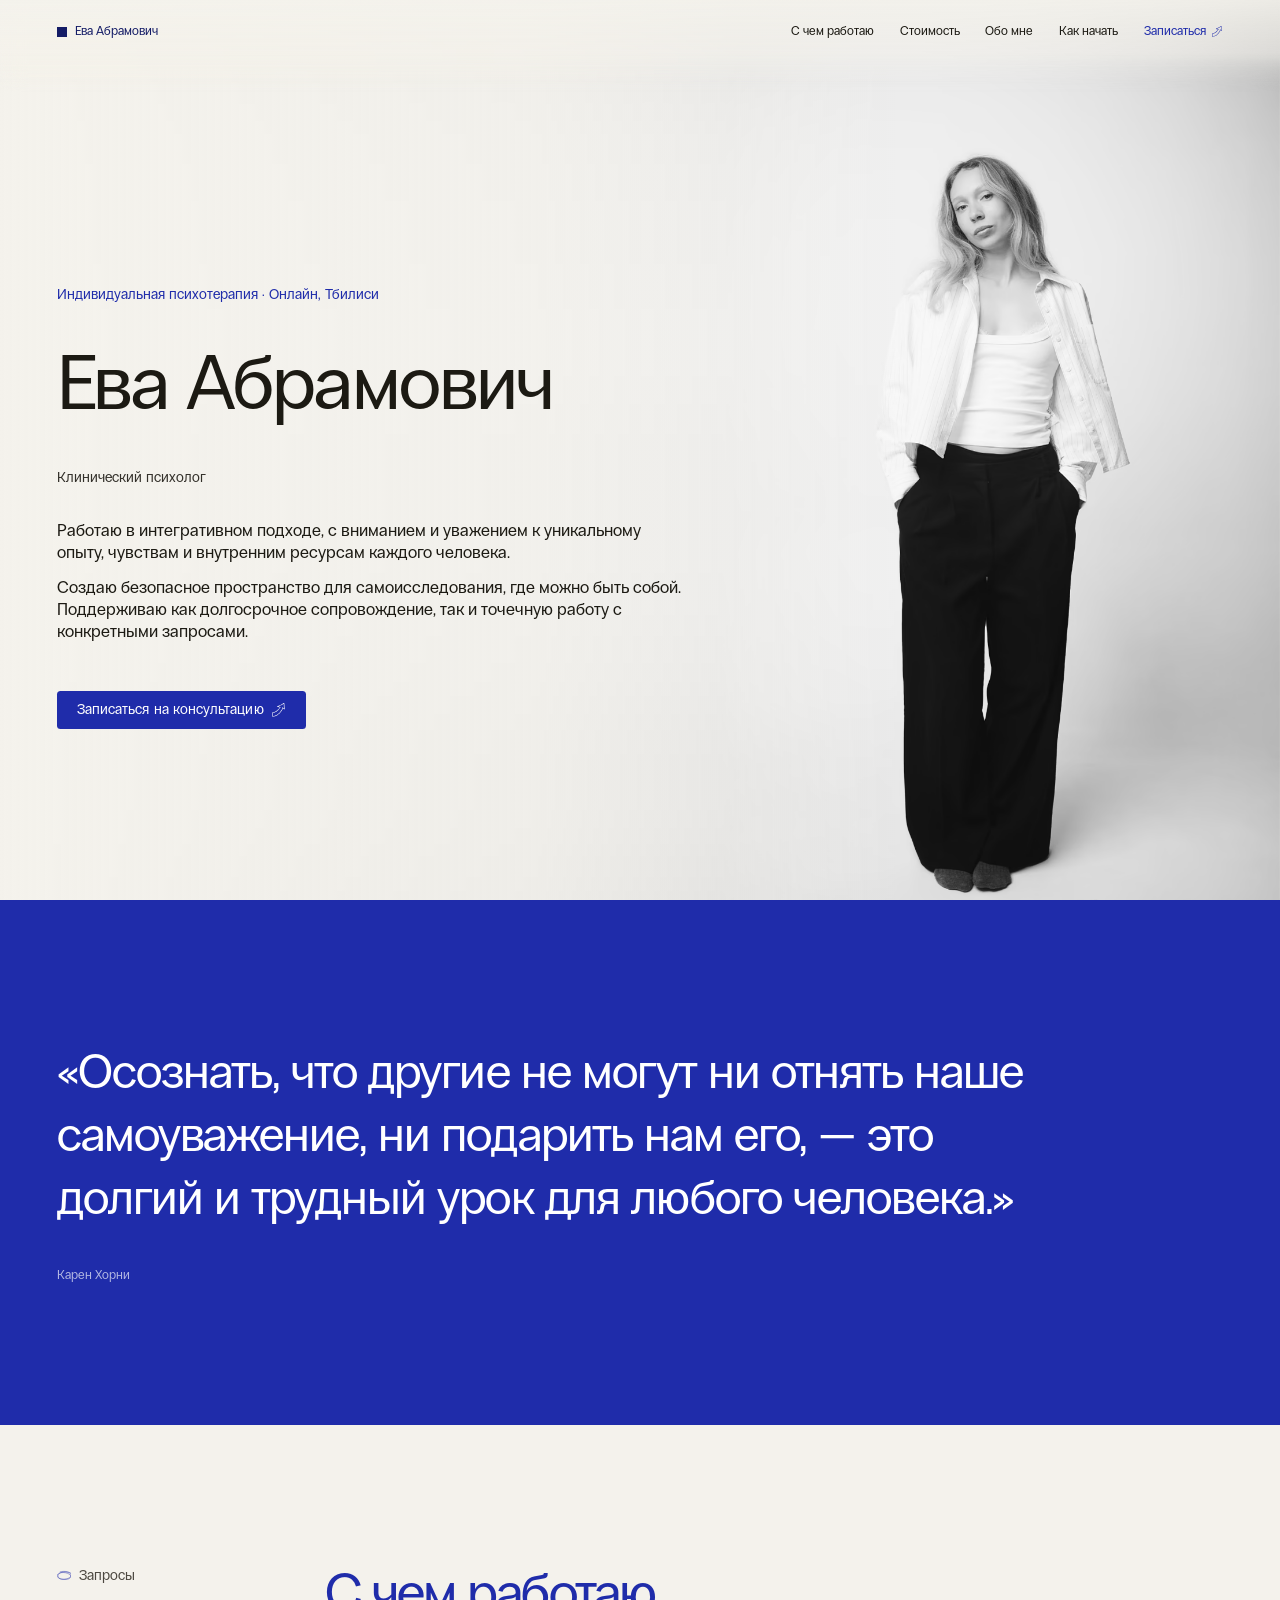
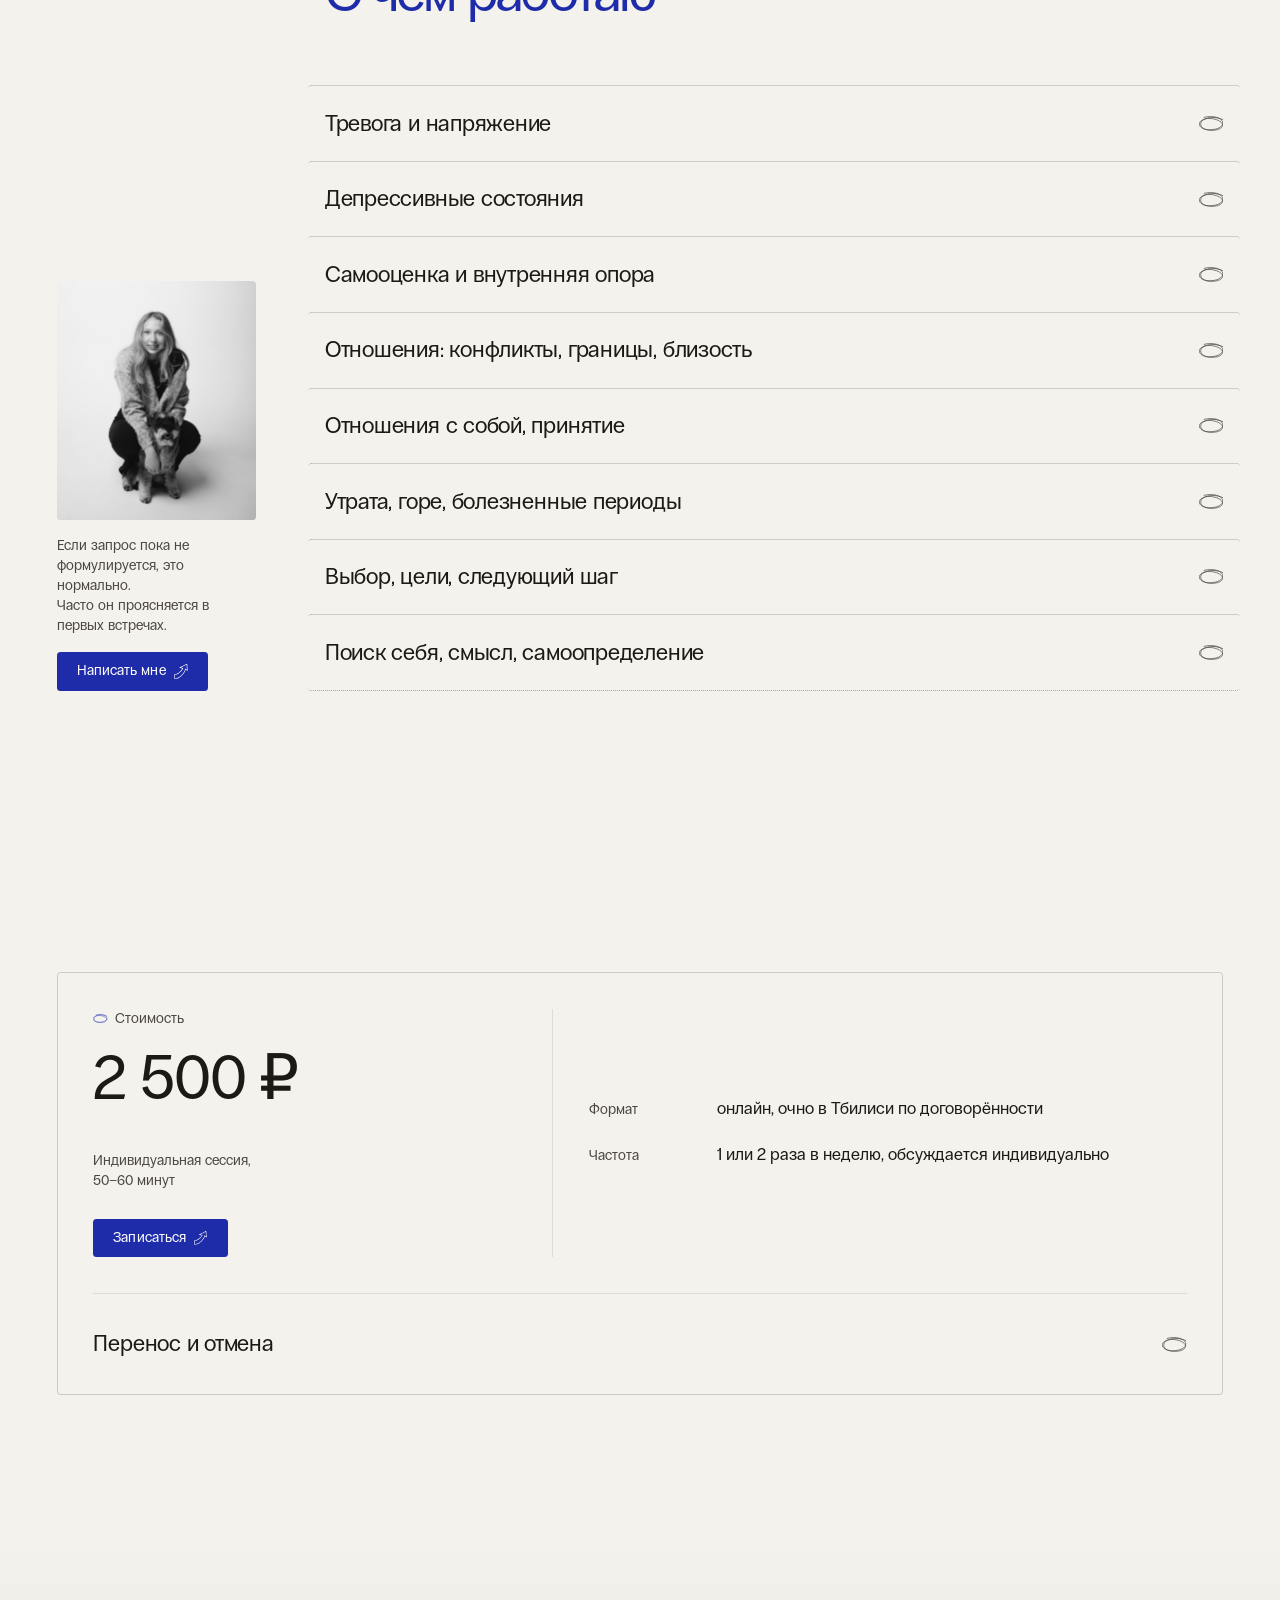
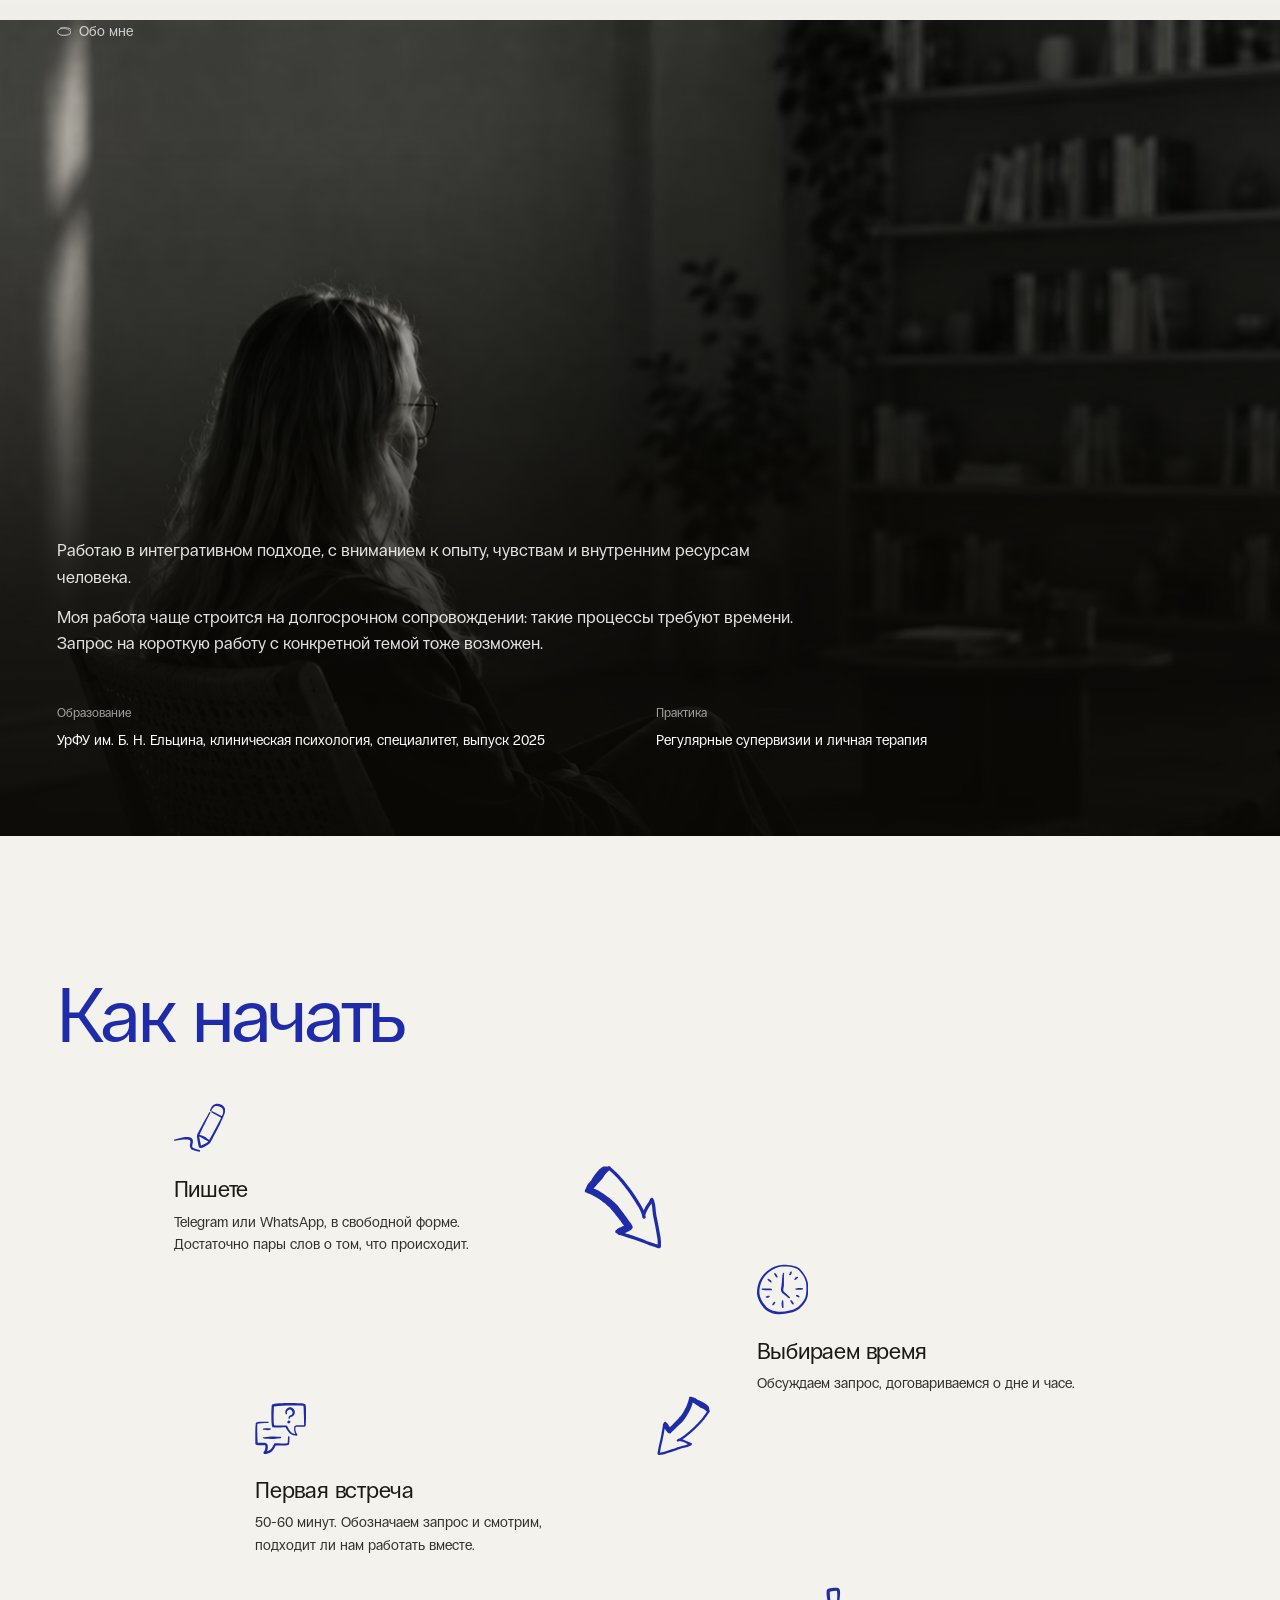
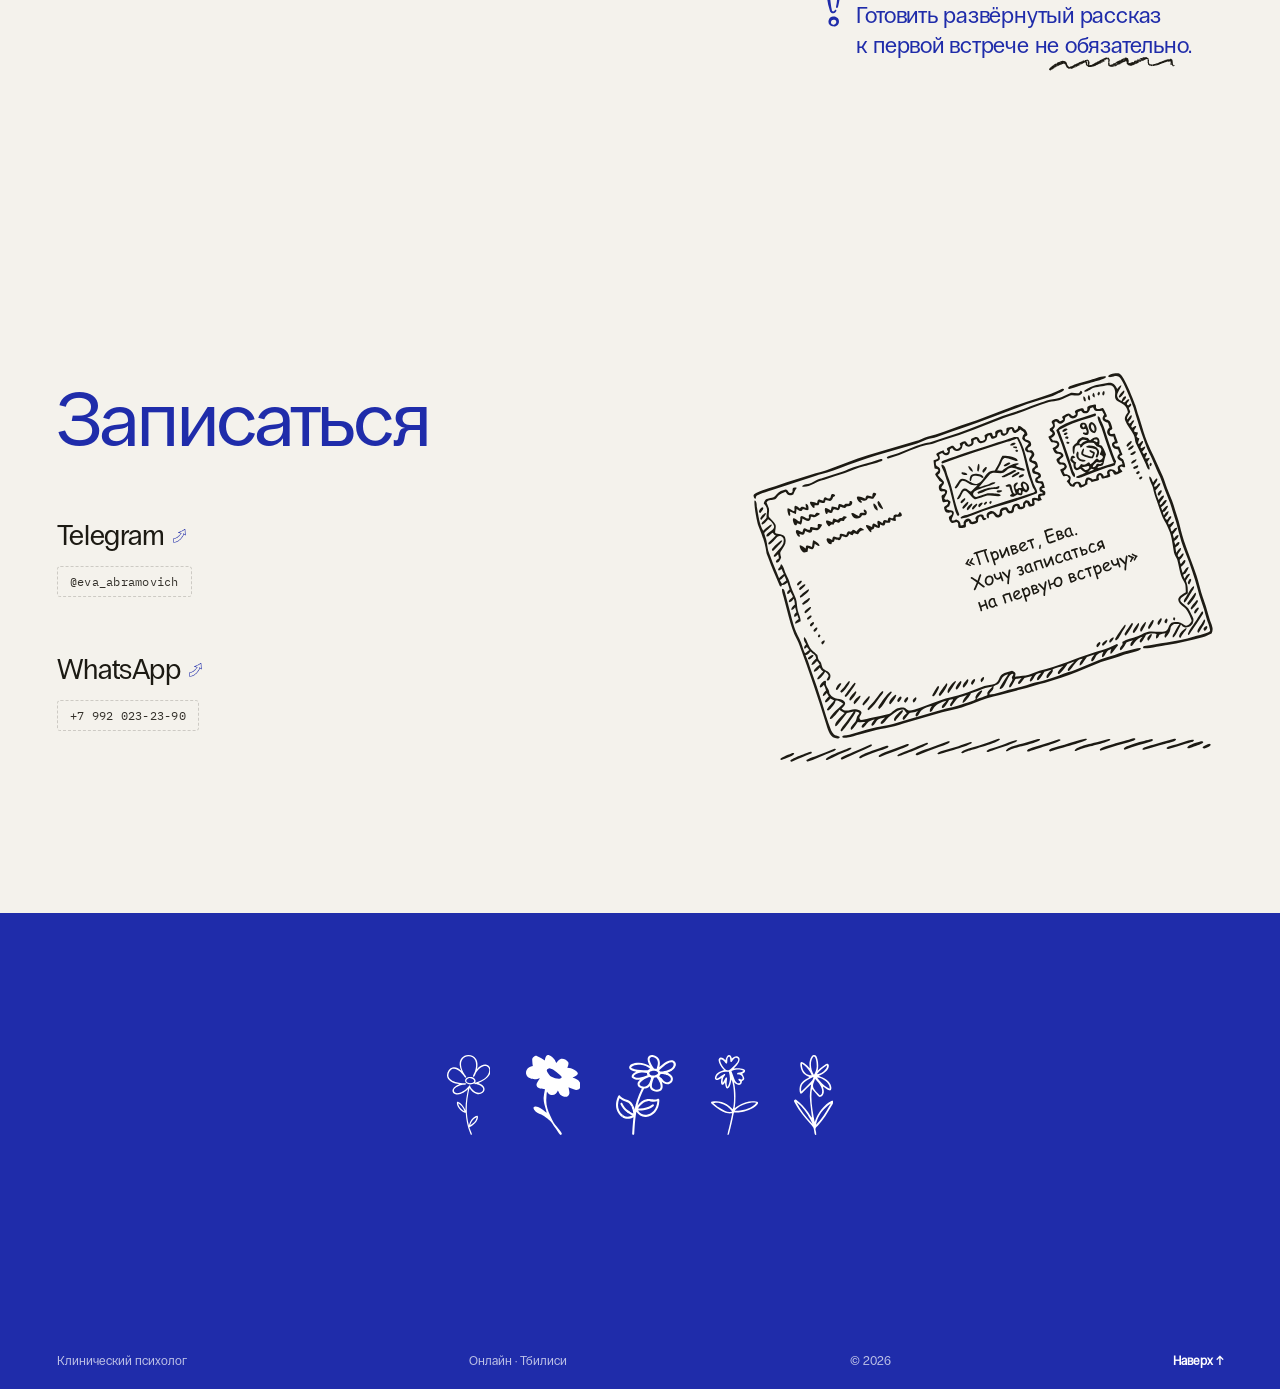
==== index.html @ e3f71e43 "seo: quick wins — meta description length, title locality, alt text - meta description: 171→155 симв" ====
<!DOCTYPE html>
<html lang="ru">
<head>
  <meta charset="utf-8">
  <meta name="viewport" content="width=device-width, initial-scale=1">
  <!-- Google tag (gtag.js) -->
  <script async src="https://www.googletagmanager.com/gtag/js?id=G-MQMX6S79VV"></script>
  <script>
    window.dataLayer = window.dataLayer || [];
    function gtag(){dataLayer.push(arguments);}
    gtag('js', new Date());
    gtag('config', 'G-MQMX6S79VV');
  </script>
  <title>Ева Абрамович. Клинический психолог в Тбилиси</title>
  <meta name="description" content="Ева Абрамович. Клинический психолог. Индивидуальная терапия: тревога, депрессия, самооценка, отношения, утрата, кризисные периоды. Онлайн и очно в Тбилиси.">
  <meta name="theme-color" content="#f4f2ec">
  <link rel="canonical" href="https://eva-abramovich.com/">
  <meta property="og:type" content="website">
  <meta property="og:url" content="https://eva-abramovich.com/">
  <meta property="og:site_name" content="Ева Абрамович">
  <meta property="og:title" content="Ева Абрамович. Клинический психолог в Тбилиси">
  <meta property="og:description" content="Индивидуальная терапия. Онлайн и очно в Тбилиси.">
  <meta property="og:image" content="https://eva-abramovich.com/images/OpenGraph.jpg">
  <meta property="og:locale" content="ru_RU">
  <meta name="twitter:card" content="summary_large_image">
  <meta name="twitter:title" content="Ева Абрамович. Клинический психолог в Тбилиси">
  <meta name="twitter:description" content="Индивидуальная терапия. Онлайн и очно в Тбилиси.">
  <meta name="twitter:image" content="https://eva-abramovich.com/images/OpenGraph.jpg">
  <link rel="icon" href="images/favicon.png" type="image/png">
  <link rel="apple-touch-icon" href="images/webclip.png">
  <link rel="preconnect" href="https://fonts.googleapis.com">
  <link rel="preconnect" href="https://fonts.gstatic.com" crossorigin>
  <link href="https://fonts.googleapis.com/css2?family=IBM+Plex+Mono:wght@400;500&display=swap" rel="stylesheet">
  <link rel="preload" as="font" type="font/woff2" href="fonts/PPRadioGrotesk-Regular.woff2" crossorigin>
  <link rel="preload" as="image" href="images/hero.avif">
  <link rel="stylesheet" href="css/style.css">
  <script src="js/main.js" defer></script>
  <script type="application/ld+json">
  {
    "@context": "https://schema.org",
    "@type": "Person",
    "name": "Ева Абрамович",
    "url": "https://eva-abramovich.com/",
    "image": "https://eva-abramovich.com/images/OpenGraph.jpg",
    "jobTitle": "Клинический психолог",
    "description": "Клинический психолог, интегративный подход. Индивидуальная терапия онлайн и очно в Тбилиси.",
    "alumniOf": "Уральский федеральный университет имени первого президента России Б. Н. Ельцина",
    "areaServed": "Тбилиси, онлайн",
    "sameAs": ["https://t.me/eva_abramovich", "https://wa.me/79920232390"]
  }
  </script>
  <script type="application/ld+json">
  {
    "@context": "https://schema.org",
    "@type": "FAQPage",
    "mainEntity": [
      {
        "@type": "Question",
        "name": "Работаете ли вы с тревогой и напряжением?",
        "acceptedAnswer": { "@type": "Answer", "text": "Когда тревога мешает жить спокойно, а внутреннее напряжение не отпускает даже в тихие моменты. Разберёмся, что за этим стоит, и вернём себе устойчивость." }
      },
      {
        "@type": "Question",
        "name": "Работаете ли вы с депрессивными состояниями?",
        "acceptedAnswer": { "@type": "Answer", "text": "Когда пропадает энергия и интерес, а привычные дела даются с трудом. Будем двигаться бережно, в посильном для вас темпе." }
      },
      {
        "@type": "Question",
        "name": "Помогаете ли вы с самооценкой и внутренней опорой?",
        "acceptedAnswer": { "@type": "Answer", "text": "Когда вы часто сомневаетесь в себе и ищете подтверждения снаружи. Поищем опору внутри, а не в чужом одобрении." }
      },
      {
        "@type": "Question",
        "name": "Работаете ли вы с конфликтами, границами и близостью в отношениях?",
        "acceptedAnswer": { "@type": "Answer", "text": "Когда в отношениях с близкими, друзьями или коллегами много напряжения, а быть услышанным трудно. Посмотрим на то, как вы строите контакт." }
      },
      {
        "@type": "Question",
        "name": "Помогаете ли вы с отношениями с собой и принятием?",
        "acceptedAnswer": { "@type": "Answer", "text": "Когда сложно принять себя и свои чувства. Будем узнавать, чего вы хотите на самом деле и что для вас важно." }
      },
      {
        "@type": "Question",
        "name": "Работаете ли вы с утратой, горем и болезненными периодами?",
        "acceptedAnswer": { "@type": "Answer", "text": "Когда вы переживаете потерю или тяжёлый период. Здесь можно дать место своим чувствам и быть с ними не в одиночку." }
      },
      {
        "@type": "Question",
        "name": "Помогаете ли вы с выбором, целями и следующим шагом?",
        "acceptedAnswer": { "@type": "Answer", "text": "Когда трудно сделать выбор или понять, куда двигаться дальше. Проясним, что стоит за нерешительностью, и найдём следующий шаг." }
      },
      {
        "@type": "Question",
        "name": "Помогаете ли вы с поиском себя и смысла?",
        "acceptedAnswer": { "@type": "Answer", "text": "Когда ищете своё место, а работа и смысл кажутся неопределёнными. Будем исследовать, где вам свободно и куда хочется расти." }
      },
      {
        "@type": "Question",
        "name": "Что делать, если нужно перенести или отменить сессию?",
        "acceptedAnswer": { "@type": "Answer", "text": "Если нужно перенести встречу, я прошу сказать об этом не позже чем за сутки. Так мы спокойно найдём другое время. Перенос позже этого срока, к сожалению, оплачивается как состоявшаяся сессия." }
      }
    ]
  }
  </script>
  <script type="application/ld+json">
  {
    "@context": "https://schema.org",
    "@type": "HowTo",
    "name": "Как начать терапию с Евой Абрамович",
    "step": [
      {
        "@type": "HowToStep",
        "name": "Пишете",
        "text": "Telegram или WhatsApp, в свободной форме. Достаточно пары слов о том, что происходит."
      },
      {
        "@type": "HowToStep",
        "name": "Выбираем время",
        "text": "Обсуждаем запрос, договариваемся о дне и часе."
      },
      {
        "@type": "HowToStep",
        "name": "Первая встреча",
        "text": "50–60 минут. Обозначаем запрос и смотрим, подходит ли нам работать вместе."
      }
    ]
  }
  </script>
  <script type="application/ld+json">
  {
    "@context": "https://schema.org",
    "@type": "ProfessionalService",
    "name": "Ева Абрамович, клинический психолог",
    "url": "https://eva-abramovich.com/",
    "image": "https://eva-abramovich.com/images/OpenGraph.jpg",
    "description": "Клинический психолог, интегративный подход. Индивидуальная терапия онлайн и очно в Тбилиси.",
    "areaServed": { "@type": "City", "name": "Тбилиси" },
    "priceRange": "2500 ₽",
    "sameAs": ["https://t.me/eva_abramovich", "https://wa.me/79920232390"]
  }
  </script>
</head>
<body>
<div class="page-wrapper">
  <a class="skip-link" href="#top">К содержанию</a>

  <header class="navbar">
    <a class="navbar_logo-link" href="#top" aria-label="Ева Абрамович, на главную"><span>Ева Абрамович</span></a>
    <nav class="navbar_menu" aria-label="Основная навигация">
      <a href="#work">С чем работаю</a>
      <a href="#terms">Стоимость</a>
      <a href="#about">Обо мне</a>
      <a href="#start">Как начать</a>
      <a href="#contact" data-cta>Записаться</a>
    </nav>
    <button class="navbar_menu-button" id="menuOpen" type="button" aria-haspopup="dialog" aria-expanded="false" aria-controls="menu"><span>Меню</span><i aria-hidden="true">/</i></button>
  </header>

  <dialog class="mobile-menu" id="menu" aria-label="Навигация">
    <div class="mobile-menu_top">
      <span class="mono">Навигация</span>
      <button id="menuClose" type="button">Закрыть ×</button>
    </div>
    <nav aria-label="Мобильная навигация">
      <a href="#work">С чем работаю</a>
      <a href="#terms">Стоимость</a>
      <a href="#about">Обо мне</a>
      <a href="#start">Как начать</a>
      <a href="#contact">Записаться</a>
    </nav>
    <div class="contact_rows mobile-menu_social">
      <a href="https://t.me/eva_abramovich" target="_blank" rel="noopener noreferrer"><b>Telegram</b><span class="contact_row-handle">@eva_abramovich</span></a>
      <a href="https://wa.me/79920232390" target="_blank" rel="noopener noreferrer"><b>WhatsApp</b><span class="contact_row-handle">+7 992 023-23-90</span></a>
    </div>
  </dialog>

  <main id="top" class="main-wrapper">

    <section class="band section_hero" aria-labelledby="hero-title">
      <img class="hero_bg-image" data-parallax="0" data-parallax-base="0" src="images/hero.avif" width="2880" height="1712" alt="Ева Абрамович" fetchpriority="high" decoding="async">
      <div class="hero_content">
        <p class="eyebrow">Индивидуальная психотерапия ·<br class="eyebrow_break"> Онлайн, Тбилиси</p>
        <h1 class="display" id="hero-title">Ева Абрамович</h1>
        <div class="hero_meta">
          <p class="hero_role">Клинический психолог</p>
          <div class="hero_specialization">
            <p class="body-lg">Работаю в интегративном подходе, с вниманием и уважением к уникальному опыту, чувствам и внутренним ресурсам каждого человека.</p>
            <p class="body-lg">Создаю безопасное пространство для самоисследования, где можно быть собой. Поддерживаю как долгосрочное сопровождение, так и точечную работу с конкретными запросами.</p>
          </div>
          <a class="btn" href="#contact">Записаться на консультацию</a>
        </div>
      </div>
    </section>

    <section class="band is-indigo section_epigraph" aria-label="Цитата">
      <blockquote class="reveal">«Осознать, что другие не могут ни отнять наше самоуважение, ни подарить нам его, — это долгий и трудный урок для любого человека.»</blockquote>
      <p class="epigraph_author reveal">Карен Хорни</p>
    </section>

    <section class="band section_work" id="work" aria-labelledby="work-title">
      <div class="work_grid">
        <aside class="work_aside reveal">
          <p class="work_aside-label"><svg class="dot" viewBox="0 0 697 420" fill="none" aria-hidden="true"><path d="M137.348 36.5929C417.633 -37.2029 653.111 55.042 680.758 161.123C708.405 267.205 606.397 367.416 373.779 388.8C141.161 410.184 0.0525006 321.713 10.5521 211.858C21.0516 102.003 254.61 12.402 504.794 101.406C754.977 190.411 724.541 360.53 480.006 400.363C235.472 440.196 35.173 352.499 48.6149 211.858C62.0569 71.217 383.241 -39.8961 692.604 101.406" stroke="currentColor" stroke-width="20"/></svg>Запросы</p>
          <div class="work_aside-cta">
            <span class="work_aside-figure"><img class="work_aside-photo" src="images/eva-aside.avif" alt="Ева Абрамович с собакой" loading="lazy" decoding="async"></span>
            <p>Если запрос пока не формулируется, это нормально.<br>Часто он проясняется в первых встречах.</p>
            <a class="btn" href="#contact">Написать мне</a>
          </div>
        </aside>
        <div class="work_main">
          <h2 class="display" id="work-title">С чем работаю</h2>
          <div class="topics reveal">
        <details>
          <summary><h3>Тревога и напряжение</h3><svg class="toggle" viewBox="0 0 697 420" fill="none" aria-hidden="true"><path d="M137.348 36.5929C417.633 -37.2029 653.111 55.042 680.758 161.123C708.405 267.205 606.397 367.416 373.779 388.8C141.161 410.184 0.0525006 321.713 10.5521 211.858C21.0516 102.003 254.61 12.402 504.794 101.406C754.977 190.411 724.541 360.53 480.006 400.363C235.472 440.196 35.173 352.499 48.6149 211.858C62.0569 71.217 383.241 -39.8961 692.604 101.406" stroke="currentColor" stroke-width="20"/></svg></summary>
          <div class="topics_answer"><p>Когда тревога мешает жить спокойно, а внутреннее напряжение не отпускает даже в тихие моменты. Разберёмся, что за этим стоит, и вернём себе устойчивость.</p></div>
        </details>
        <details>
          <summary><h3>Депрессивные состояния</h3><svg class="toggle" viewBox="0 0 697 420" fill="none" aria-hidden="true"><path d="M137.348 36.5929C417.633 -37.2029 653.111 55.042 680.758 161.123C708.405 267.205 606.397 367.416 373.779 388.8C141.161 410.184 0.0525006 321.713 10.5521 211.858C21.0516 102.003 254.61 12.402 504.794 101.406C754.977 190.411 724.541 360.53 480.006 400.363C235.472 440.196 35.173 352.499 48.6149 211.858C62.0569 71.217 383.241 -39.8961 692.604 101.406" stroke="currentColor" stroke-width="20"/></svg></summary>
          <div class="topics_answer"><p>Когда пропадает энергия и интерес, а привычные дела даются с трудом. Будем двигаться бережно, в посильном для вас темпе.</p></div>
        </details>
        <details>
          <summary><h3>Самооценка и внутренняя опора</h3><svg class="toggle" viewBox="0 0 697 420" fill="none" aria-hidden="true"><path d="M137.348 36.5929C417.633 -37.2029 653.111 55.042 680.758 161.123C708.405 267.205 606.397 367.416 373.779 388.8C141.161 410.184 0.0525006 321.713 10.5521 211.858C21.0516 102.003 254.61 12.402 504.794 101.406C754.977 190.411 724.541 360.53 480.006 400.363C235.472 440.196 35.173 352.499 48.6149 211.858C62.0569 71.217 383.241 -39.8961 692.604 101.406" stroke="currentColor" stroke-width="20"/></svg></summary>
          <div class="topics_answer"><p>Когда вы часто сомневаетесь в себе и ищете подтверждения снаружи. Поищем опору внутри, а не в чужом одобрении.</p></div>
        </details>
        <details>
          <summary><h3>Отношения: конфликты, границы, близость</h3><svg class="toggle" viewBox="0 0 697 420" fill="none" aria-hidden="true"><path d="M137.348 36.5929C417.633 -37.2029 653.111 55.042 680.758 161.123C708.405 267.205 606.397 367.416 373.779 388.8C141.161 410.184 0.0525006 321.713 10.5521 211.858C21.0516 102.003 254.61 12.402 504.794 101.406C754.977 190.411 724.541 360.53 480.006 400.363C235.472 440.196 35.173 352.499 48.6149 211.858C62.0569 71.217 383.241 -39.8961 692.604 101.406" stroke="currentColor" stroke-width="20"/></svg></summary>
          <div class="topics_answer"><p>Когда в отношениях с близкими, друзьями или коллегами много напряжения, а быть услышанным трудно. Посмотрим на то, как вы строите контакт.</p></div>
        </details>
        <details>
          <summary><h3>Отношения с собой, принятие</h3><svg class="toggle" viewBox="0 0 697 420" fill="none" aria-hidden="true"><path d="M137.348 36.5929C417.633 -37.2029 653.111 55.042 680.758 161.123C708.405 267.205 606.397 367.416 373.779 388.8C141.161 410.184 0.0525006 321.713 10.5521 211.858C21.0516 102.003 254.61 12.402 504.794 101.406C754.977 190.411 724.541 360.53 480.006 400.363C235.472 440.196 35.173 352.499 48.6149 211.858C62.0569 71.217 383.241 -39.8961 692.604 101.406" stroke="currentColor" stroke-width="20"/></svg></summary>
          <div class="topics_answer"><p>Когда сложно принять себя и свои чувства. Будем узнавать, чего вы хотите на самом деле и что для вас важно.</p></div>
        </details>
        <details>
          <summary><h3>Утрата, горе, болезненные периоды</h3><svg class="toggle" viewBox="0 0 697 420" fill="none" aria-hidden="true"><path d="M137.348 36.5929C417.633 -37.2029 653.111 55.042 680.758 161.123C708.405 267.205 606.397 367.416 373.779 388.8C141.161 410.184 0.0525006 321.713 10.5521 211.858C21.0516 102.003 254.61 12.402 504.794 101.406C754.977 190.411 724.541 360.53 480.006 400.363C235.472 440.196 35.173 352.499 48.6149 211.858C62.0569 71.217 383.241 -39.8961 692.604 101.406" stroke="currentColor" stroke-width="20"/></svg></summary>
          <div class="topics_answer"><p>Когда вы переживаете потерю или тяжёлый период. Здесь можно дать место своим чувствам и быть с ними не в одиночку.</p></div>
        </details>
        <details>
          <summary><h3>Выбор, цели, следующий шаг</h3><svg class="toggle" viewBox="0 0 697 420" fill="none" aria-hidden="true"><path d="M137.348 36.5929C417.633 -37.2029 653.111 55.042 680.758 161.123C708.405 267.205 606.397 367.416 373.779 388.8C141.161 410.184 0.0525006 321.713 10.5521 211.858C21.0516 102.003 254.61 12.402 504.794 101.406C754.977 190.411 724.541 360.53 480.006 400.363C235.472 440.196 35.173 352.499 48.6149 211.858C62.0569 71.217 383.241 -39.8961 692.604 101.406" stroke="currentColor" stroke-width="20"/></svg></summary>
          <div class="topics_answer"><p>Когда трудно сделать выбор или понять, куда двигаться дальше. Проясним, что стоит за нерешительностью, и найдём следующий шаг.</p></div>
        </details>
        <details>
          <summary><h3>Поиск себя, смысл, самоопределение</h3><svg class="toggle" viewBox="0 0 697 420" fill="none" aria-hidden="true"><path d="M137.348 36.5929C417.633 -37.2029 653.111 55.042 680.758 161.123C708.405 267.205 606.397 367.416 373.779 388.8C141.161 410.184 0.0525006 321.713 10.5521 211.858C21.0516 102.003 254.61 12.402 504.794 101.406C754.977 190.411 724.541 360.53 480.006 400.363C235.472 440.196 35.173 352.499 48.6149 211.858C62.0569 71.217 383.241 -39.8961 692.604 101.406" stroke="currentColor" stroke-width="20"/></svg></summary>
          <div class="topics_answer"><p>Когда ищете своё место, а работа и смысл кажутся неопределёнными. Будем исследовать, где вам свободно и куда хочется расти.</p></div>
        </details>
          </div>
        </div>
      </div>
    </section>

    <section class="band section_terms" id="terms" aria-labelledby="terms-title">
      <div class="terms_card reveal">
        <div class="terms_grid">
          <div class="terms_head">
            <h2 class="badge" id="terms-title"><svg class="dot" viewBox="0 0 697 420" fill="none" aria-hidden="true"><path d="M137.348 36.5929C417.633 -37.2029 653.111 55.042 680.758 161.123C708.405 267.205 606.397 367.416 373.779 388.8C141.161 410.184 0.0525006 321.713 10.5521 211.858C21.0516 102.003 254.61 12.402 504.794 101.406C754.977 190.411 724.541 360.53 480.006 400.363C235.472 440.196 35.173 352.499 48.6149 211.858C62.0569 71.217 383.241 -39.8961 692.604 101.406" stroke="currentColor" stroke-width="20"/></svg>Стоимость</h2>
            <div class="price">2 500 ₽</div>
            <p class="price-sub">Индивидуальная сессия,<br>50–60 минут</p>
            <a class="btn" href="#contact">Записаться</a>
          </div>
          <dl class="terms_list">
            <div><dt>Формат</dt><dd>онлайн, очно в Тбилиси по договорённости</dd></div>
            <div><dt>Частота</dt><dd>1 или 2 раза в неделю, обсуждается индивидуально</dd></div>
          </dl>
        </div>
        <div class="topics is-plain terms_extra">
          <details>
            <summary><h3>Перенос и отмена</h3><svg class="toggle" viewBox="0 0 697 420" fill="none" aria-hidden="true"><path d="M137.348 36.5929C417.633 -37.2029 653.111 55.042 680.758 161.123C708.405 267.205 606.397 367.416 373.779 388.8C141.161 410.184 0.0525006 321.713 10.5521 211.858C21.0516 102.003 254.61 12.402 504.794 101.406C754.977 190.411 724.541 360.53 480.006 400.363C235.472 440.196 35.173 352.499 48.6149 211.858C62.0569 71.217 383.241 -39.8961 692.604 101.406" stroke="currentColor" stroke-width="20"/></svg></summary>
            <div class="topics_answer"><p>Если нужно перенести встречу, я прошу сказать об этом не позже чем за сутки. Так мы спокойно найдём другое время. Перенос позже этого срока, к сожалению, оплачивается как состоявшаяся сессия.</p></div>
          </details>
        </div>
      </div>
    </section>

    <section class="band section_about" id="about" data-nav="dark" aria-labelledby="about-title">
      <img class="about_bg-image" data-parallax="13" src="images/room.avif" width="2400" height="1352" alt="Ева на сессии в кабинете" loading="lazy" decoding="async">
      <h2 class="badge about_badge" id="about-title"><svg class="dot" viewBox="0 0 697 420" fill="none" aria-hidden="true"><path d="M137.348 36.5929C417.633 -37.2029 653.111 55.042 680.758 161.123C708.405 267.205 606.397 367.416 373.779 388.8C141.161 410.184 0.0525006 321.713 10.5521 211.858C21.0516 102.003 254.61 12.402 504.794 101.406C754.977 190.411 724.541 360.53 480.006 400.363C235.472 440.196 35.173 352.499 48.6149 211.858C62.0569 71.217 383.241 -39.8961 692.604 101.406" stroke="currentColor" stroke-width="20"/></svg>Обо мне</h2>
      <div class="about_content reveal">
        <div class="about_body rail">
          <p class="body-lg">Работаю в интегративном подходе, с вниманием к опыту, чувствам и внутренним ресурсам человека.</p>
          <p class="body-lg">Моя работа чаще строится на долгосрочном сопровождении: такие процессы требуют времени. Запрос на короткую работу с конкретной темой тоже возможен.</p>
        </div>
        <dl class="about_facts">
          <div><dt>Образование</dt><dd>УрФУ им. Б. Н. Ельцина, клиническая психология, специалитет, выпуск 2025</dd></div>
          <div><dt>Практика</dt><dd>Регулярные супервизии и личная терапия</dd></div>
        </dl>
      </div>
    </section>

    <section class="band section_start" id="start" aria-labelledby="start-title">
      <h2 class="display" id="start-title">Как начать</h2>
      <div class="steps after-head reveal">
        <ol>
          <li>
            <svg class="steps_icon" viewBox="0 0 24 24" fill="currentColor" aria-hidden="true"><path fill-rule="evenodd" clip-rule="evenodd" d="M23.94 3.26999C23.8106 2.78329 23.5672 2.3344 23.2298 1.96052C22.8925 1.58663 22.4709 1.2985 22 1.11999C21.1108 0.73188 20.109 0.689096 19.19 0.999992C18.8139 1.15643 18.4737 1.3878 18.19 1.67999C17.7724 2.09185 17.4335 2.57645 17.19 3.10999C17.0529 3.37532 16.952 3.65784 16.89 3.94999C16.8677 4.03349 16.878 4.12236 16.9189 4.19852C16.9597 4.27468 17.0281 4.33242 17.11 4.35999C17.1474 4.3743 17.1872 4.38098 17.2272 4.37964C17.2672 4.3783 17.3066 4.36897 17.3429 4.3522C17.3793 4.33542 17.4119 4.31154 17.4389 4.28197C17.4658 4.2524 17.4866 4.21772 17.5 4.17999L17.81 3.44999C18.0122 3.08339 18.2647 2.74681 18.56 2.44999C18.8288 2.19861 19.1549 2.01667 19.51 1.91999C20.1867 1.77325 20.8933 1.86512 21.51 2.17999C21.8299 2.27826 22.1232 2.44824 22.3676 2.67698C22.6119 2.90573 22.8009 3.18721 22.92 3.49999C23.0705 4.01304 23.0979 4.55436 23 5.07999C22.8964 5.61111 22.7215 6.12577 22.48 6.60999L22.35 6.53999C21.29 5.99999 18.77 4.72999 18 4.29999C17.9189 4.2571 17.8243 4.24773 17.7364 4.27391C17.6485 4.3001 17.5744 4.35973 17.53 4.43999C17.4871 4.52105 17.4777 4.61572 17.5039 4.70361C17.5301 4.79151 17.5897 4.86561 17.67 4.90999L22.11 7.32999C22.02 7.52999 21.87 7.82999 21.68 8.19999C20.46 10.62 17.54 16.06 16.5 17.87C16.0777 17.4514 15.6229 17.0668 15.14 16.72C14.9 16.56 14.64 16.4 14.39 16.26C14.1285 16.1216 13.8579 16.0013 13.58 15.9C13.0678 15.7104 12.5387 15.5698 12 15.48C12.0309 15.3572 12.071 15.2368 12.12 15.12C13.04 12.99 15.44 8.28999 16.54 6.11999C16.79 5.63999 16.97 5.28999 17.05 5.11999C17.25 4.73999 16.64 4.63999 16.63 4.64999C16.3774 5.01717 16.1566 5.40525 15.97 5.80999C14.76 7.99999 12.16 12.6 11.17 14.7C10.9399 15.1005 10.7904 15.5421 10.73 16C10.8 16.42 11.24 19.39 11.53 20.58C11.5825 20.8979 11.7328 21.1915 11.96 21.42C12.1419 21.5245 12.3506 21.5732 12.56 21.56C13.0216 21.5031 13.4708 21.3714 13.89 21.17C15.0043 20.6546 16.0383 19.981 16.96 19.17C17.21 18.89 20.22 13.1 21.87 9.69999C22.36 8.69999 22.73 7.90999 22.87 7.52999C23.2342 6.77606 23.5449 5.99748 23.8 5.19999C23.9812 4.57354 24.0289 3.91603 23.94 3.26999ZM12.81 20.38H12.66C12.66 20.38 11.98 17.08 11.82 16.19C12.29 16.42 12.82 16.73 13.33 17.03C13.64 17.21 13.97 17.37 14.33 17.54C14.69 17.71 15 17.85 15.33 18.02L16.11 18.49C15.5438 18.9588 14.9305 19.3676 14.28 19.71C13.8151 19.9848 13.3224 20.2094 12.81 20.38Z"/> <path fill-rule="evenodd" clip-rule="evenodd" d="M12 22.55C11.3871 22.4202 10.7826 22.2532 10.19 22.05C9.81736 21.924 9.45879 21.7598 9.11998 21.56C8.83771 21.3982 8.62964 21.1327 8.53998 20.82C8.51154 20.3781 8.57627 19.9352 8.72998 19.52C8.93361 18.9064 8.93361 18.2435 8.72998 17.63C8.56055 17.2796 8.28381 16.9924 7.93998 16.81C7.51846 16.574 7.05136 16.4308 6.56998 16.39C5.70804 16.3751 4.84686 16.4489 3.99998 16.61C2.7405 16.8661 1.49811 17.2001 0.279981 17.61C0.234121 17.6129 0.189472 17.6259 0.149265 17.6481C0.109057 17.6704 0.0742965 17.7013 0.0474985 17.7386C0.0207005 17.7759 0.00253529 17.8187 -0.00568278 17.8639C-0.0139008 17.9092 -0.0119662 17.9556 -1.88109e-05 18C0.00929778 18.039 0.026355 18.0758 0.0501425 18.1081C0.0739301 18.1405 0.103964 18.1677 0.138466 18.1882C0.172968 18.2087 0.211236 18.2221 0.251003 18.2276C0.29077 18.233 0.331229 18.2305 0.369981 18.22C1.36998 18.01 2.36998 17.8 3.45998 17.66C4.45339 17.5159 5.4603 17.489 6.45998 17.58C6.70735 17.6068 6.94786 17.6779 7.16998 17.79C7.34998 17.88 7.53998 17.97 7.59998 18.12C7.72281 18.5106 7.72281 18.9294 7.59998 19.32C7.43024 19.9016 7.4028 20.5155 7.51998 21.11C7.6037 21.3869 7.74373 21.6436 7.9313 21.8638C8.11887 22.0841 8.34993 22.2632 8.60998 22.39C9.02763 22.6003 9.46687 22.7645 9.91998 22.88C10.5585 23.0475 11.2063 23.1778 11.86 23.27C11.95 23.2846 12.0422 23.2636 12.1169 23.2113C12.1916 23.159 12.2429 23.0796 12.26 22.99C12.2734 22.944 12.2773 22.8958 12.2714 22.8482C12.2654 22.8007 12.2498 22.7549 12.2254 22.7136C12.201 22.6724 12.1684 22.6366 12.1297 22.6084C12.0909 22.5803 12.0468 22.5604 12 22.55Z"/></svg>
            <div><h3>Пишете</h3><p>Telegram или WhatsApp, в свободной форме.<br>Достаточно пары слов о том, что происходит.</p></div>
          </li>
          <li>
            <svg class="steps_icon" viewBox="0 0 24 24" fill="currentColor" aria-hidden="true"><path d="M23.79 8.67C23.5016 7.27354 22.9261 5.95227 22.1 4.79C20.37 2.22 19.48 1.46 16.79 0.87C15.9464 0.680519 15.0912 0.546895 14.23 0.47C13.3652 0.390208 12.4949 0.390208 11.63 0.47C10.9055 0.547003 10.1871 0.673972 9.48002 0.85C8.99996 0.967889 8.53143 1.12853 8.08002 1.33C7.23863 1.69923 6.42921 2.13739 5.66002 2.64C4.87 3.14633 4.15042 3.75494 3.52002 4.45C2.79694 5.25459 2.16013 6.13272 1.62002 7.07C1.08803 8.01201 0.684451 9.02096 0.420023 10.07C0.258771 10.704 0.145121 11.3491 0.0800235 12C-0.00954864 12.6627 -0.0363342 13.3323 2.34973e-05 14C0.102521 15.0426 0.390372 16.0586 0.850024 17C1.28279 17.9436 1.83025 18.8303 2.48002 19.64C2.85002 20.09 3.19002 20.54 3.58002 20.95C3.85789 21.2511 4.1662 21.5225 4.50002 21.76C6.10202 22.8642 7.98568 23.4886 9.93002 23.56C11.8197 23.6326 13.709 23.4099 15.53 22.9C17.1501 22.5353 18.674 21.8297 20 20.83C21.252 19.7495 22.2987 18.4521 23.09 17C23.3631 16.4829 23.5649 15.9312 23.69 15.36C23.8805 14.5364 23.9844 13.6952 24 12.85C24.0617 11.4532 23.9914 10.0536 23.79 8.67ZM23.11 12.84C23.0889 13.4827 23.0086 14.1221 22.87 14.75C22.7607 15.3574 22.5583 15.9443 22.27 16.49C21.5235 17.8228 20.5448 19.0115 19.38 20C18.1504 20.8929 16.7411 21.5071 15.25 21.8C13.5414 22.2681 11.7696 22.4639 10 22.38C8.27184 22.3186 6.59672 21.7672 5.17002 20.79C4.89976 20.5942 4.64864 20.3732 4.42002 20.13C4.05002 19.74 3.72002 19.31 3.42002 18.89C2.82515 18.1534 2.3215 17.3475 1.92002 16.49C1.5166 15.6575 1.26273 14.7605 1.17002 13.84C1.12053 13.2544 1.12053 12.6656 1.17002 12.08C1.21875 11.4904 1.31235 10.9054 1.45002 10.33C1.66843 9.36028 2.01833 8.42496 2.49002 7.55C2.97799 6.65935 3.56143 5.82443 4.23002 5.06C4.78647 4.40916 5.42905 3.83722 6.14002 3.36C6.86492 2.87072 7.62729 2.43938 8.42002 2.07C8.92509 1.82968 9.4549 1.64525 10 1.52C10.5612 1.39342 11.1286 1.29662 11.7 1.23C12.5188 1.12258 13.3465 1.09912 14.17 1.16C15.005 1.20148 15.8347 1.31524 16.65 1.5C18.9 2.05 19.75 2.5 21.45 5.2C22.2063 6.28936 22.7336 7.52089 23 8.82C23.169 10.1531 23.2058 11.4996 23.11 12.84Z"/> <path d="M13.21 13.48C13 13.27 12.77 13.08 12.57 12.86C12.4758 12.7503 12.4014 12.6251 12.35 12.49C12.2839 12.224 12.2839 11.946 12.35 11.68C12.42 11.11 12.58 10.53 12.62 10.05C12.68 8.77 12.57 7.44 12.62 6.13C12.62 5.58778 12.6601 5.04631 12.74 4.51C12.7472 4.47126 12.7468 4.43147 12.7386 4.39292C12.7305 4.35436 12.7148 4.31778 12.6925 4.28528C12.6702 4.25277 12.6418 4.22498 12.6087 4.20349C12.5757 4.18199 12.5387 4.16721 12.5 4.16C12.4619 4.15126 12.4223 4.15032 12.3838 4.15725C12.3453 4.16417 12.3086 4.17882 12.2759 4.20031C12.2432 4.2218 12.2152 4.24968 12.1936 4.28228C12.1719 4.31488 12.1571 4.35152 12.15 4.39C12.003 4.94496 11.8961 5.50974 11.83 6.08C11.68 7.37 11.67 8.68 11.5 9.95C11.5 10.5 11.22 11.22 11.21 11.87C11.2038 12.2129 11.2685 12.5533 11.4 12.87C11.5155 13.1195 11.6747 13.3464 11.87 13.54C12.1 13.76 12.37 13.94 12.63 14.15L14.9 16.02C14.9703 16.0784 15.0609 16.1064 15.1518 16.0979C15.2428 16.0895 15.3267 16.0453 15.385 15.975C15.4433 15.9047 15.4714 15.8141 15.4629 15.7232C15.4545 15.6322 15.4103 15.5483 15.34 15.49L13.21 13.48Z"/> <path d="M12.39 19.27V18.27C12.39 17.96 12.34 17.65 12.31 17.35C12.3175 17.3058 12.315 17.2604 12.3027 17.2173C12.2904 17.1742 12.2686 17.1343 12.2388 17.1008C12.2091 17.0672 12.1722 17.0407 12.1309 17.0233C12.0895 17.0058 12.0448 16.9979 12 17C11.9195 17 11.8421 17.0312 11.7843 17.0872C11.7264 17.1432 11.6926 17.2195 11.69 17.3C11.69 17.6 11.59 17.9 11.55 18.21C11.51 18.52 11.55 18.62 11.55 18.83C11.5595 19.3663 11.6299 19.8997 11.76 20.42C11.7878 20.4991 11.843 20.5657 11.9157 20.6075C11.9884 20.6494 12.0736 20.6637 12.156 20.648C12.2384 20.6322 12.3124 20.5874 12.3645 20.5217C12.4166 20.456 12.4434 20.3738 12.44 20.29C12.4032 19.9513 12.3865 19.6107 12.39 19.27Z"/> <path d="M21.23 11.33C20.64 11.33 20.06 11.24 19.48 11.27C19.0755 11.2952 18.674 11.3554 18.28 11.45C18.2405 11.4537 18.2022 11.4653 18.1672 11.4839C18.1322 11.5026 18.1013 11.528 18.0762 11.5587C18.0511 11.5894 18.0323 11.6247 18.0209 11.6627C18.0096 11.7007 18.0059 11.7406 18.01 11.78C18.0138 11.8195 18.0253 11.8578 18.0439 11.8928C18.0626 11.9278 18.088 11.9587 18.1187 11.9838C18.1494 12.0089 18.1847 12.0277 18.2227 12.0391C18.2607 12.0504 18.3006 12.0541 18.34 12.05C18.63 12.05 18.91 12.05 19.2 12.11H19.78C20.2749 12.0982 20.7688 12.0615 21.26 12C21.3502 12 21.4367 11.9642 21.5004 11.9004C21.5642 11.8367 21.6 11.7502 21.6 11.66C21.6 11.5698 21.5642 11.4833 21.5004 11.4196C21.4367 11.3558 21.3502 11.32 21.26 11.32L21.23 11.33Z"/> <path d="M6.64005 11.59C6.21675 11.5198 5.78902 11.4797 5.36005 11.47H3.92005C3.46072 11.505 2.99939 11.505 2.54005 11.47C2.5013 11.4612 2.46117 11.4601 2.42202 11.467C2.38286 11.4738 2.34544 11.4883 2.31195 11.5097C2.27846 11.5311 2.24955 11.5589 2.2269 11.5916C2.20426 11.6243 2.18834 11.6611 2.18005 11.7C2.16491 11.7781 2.18034 11.8589 2.22314 11.9259C2.26595 11.9929 2.33286 12.0409 2.41005 12.06C2.82976 12.1916 3.26213 12.2787 3.70005 12.32C4.18626 12.35 4.67385 12.35 5.16005 12.32C5.64005 12.32 6.10005 12.26 6.57005 12.32C6.61976 12.3318 6.67144 12.3325 6.72146 12.3222C6.77148 12.3118 6.81864 12.2907 6.85961 12.2602C6.90059 12.2297 6.9344 12.1906 6.95866 12.1457C6.98292 12.1007 6.99705 12.051 7.00005 12C7.01114 11.9482 7.00995 11.8944 6.99659 11.8431C6.98322 11.7918 6.95804 11.7444 6.92306 11.7046C6.88809 11.6647 6.84428 11.6336 6.79514 11.6137C6.746 11.5938 6.69289 11.5857 6.64005 11.59Z"/> <path d="M5.36001 7.88C5.50555 8.01983 5.66279 8.14696 5.83001 8.26C5.98032 8.34857 6.12107 8.45246 6.25001 8.57C6.30548 8.64141 6.38643 8.68859 6.47591 8.70164C6.56539 8.71469 6.65645 8.6926 6.73001 8.64C6.80212 8.58276 6.84956 8.50007 6.86258 8.40894C6.8756 8.3178 6.85321 8.22513 6.80001 8.15C6.65782 7.92494 6.48632 7.7198 6.29001 7.54C6.15854 7.42557 6.01809 7.3219 5.87001 7.23C5.72001 7.14 5.57001 7.09 5.43001 7C5.37298 6.94298 5.29565 6.91094 5.21501 6.91094C5.13437 6.91094 5.05703 6.94298 5.00001 7C4.94298 7.05702 4.91095 7.13436 4.91095 7.215C4.91095 7.29564 4.94298 7.37298 5.00001 7.43C5.10255 7.59317 5.22332 7.74414 5.36001 7.88Z"/> <path d="M9.17 5C9.11822 4.90378 9.06148 4.81032 9 4.72C8.88 4.58 8.74 4.47 8.61 4.34C8.58833 4.30651 8.56028 4.27762 8.52744 4.25497C8.49461 4.23233 8.45764 4.21637 8.41864 4.20801C8.37964 4.19966 8.33937 4.19906 8.30014 4.20627C8.26091 4.21347 8.22348 4.22833 8.19 4.25C8.15651 4.27167 8.12762 4.29972 8.10497 4.33255C8.08233 4.36539 8.06637 4.40236 8.05801 4.44136C8.04965 4.48036 8.04906 4.52062 8.05626 4.55985C8.06347 4.59908 8.07833 4.63651 8.1 4.67C8.18704 4.90051 8.29064 5.12443 8.41 5.34C8.59 5.64 8.84 5.88 9.03 6.18C9.05101 6.21939 9.07957 6.25427 9.11406 6.28262C9.14855 6.31098 9.18829 6.33227 9.231 6.34527C9.27372 6.35827 9.31857 6.36273 9.36301 6.35839C9.40745 6.35406 9.4506 6.34101 9.49 6.32C9.53038 6.30003 9.56624 6.27201 9.59538 6.23766C9.62452 6.20331 9.64632 6.16336 9.65944 6.12026C9.67256 6.07717 9.67671 6.03185 9.67165 5.98708C9.66658 5.94232 9.65241 5.89907 9.63 5.86C9.50438 5.55935 9.35035 5.27137 9.17 5Z"/> <path d="M15.74 5.11C15.83 4.98 15.94 4.88 16.03 4.75C16.0931 4.65549 16.1467 4.55501 16.19 4.45C16.2564 4.2566 16.2935 4.05436 16.3 3.85C16.3107 3.81191 16.3136 3.77211 16.3088 3.73286C16.304 3.69362 16.2915 3.65572 16.272 3.62133C16.2525 3.58695 16.2263 3.55676 16.1951 3.53251C16.1639 3.50825 16.1282 3.4904 16.09 3.48C16.052 3.46792 16.0118 3.46383 15.9721 3.468C15.9324 3.47216 15.8939 3.48449 15.8592 3.50421C15.8244 3.52392 15.7942 3.5506 15.7702 3.58257C15.7463 3.61454 15.7292 3.65112 15.72 3.69C15.65 3.79 15.56 3.86 15.49 3.96C15.4463 4.02779 15.4062 4.0979 15.37 4.17C15.272 4.38074 15.1885 4.59791 15.12 4.82C15.0822 4.90098 15.0778 4.9936 15.1077 5.07782C15.1377 5.16204 15.1996 5.23108 15.28 5.27C15.3625 5.30828 15.4566 5.31299 15.5424 5.28313C15.6283 5.25327 15.6991 5.19118 15.74 5.11Z"/> <path d="M18.5101 7.16C18.7198 6.98048 18.92 6.79023 19.1101 6.59C19.1477 6.56426 19.1795 6.531 19.2036 6.49234C19.2277 6.45367 19.2436 6.41043 19.2502 6.36533C19.2567 6.32024 19.2539 6.27427 19.2418 6.23033C19.2298 6.18638 19.2087 6.14542 19.1801 6.11C19.1307 6.03214 19.0525 5.97691 18.9627 5.95631C18.8728 5.93571 18.7784 5.95141 18.7001 6C18.5401 6.09 18.3901 6.15 18.2401 6.25C18.1368 6.31794 18.0397 6.39491 17.9501 6.48C17.8059 6.6369 17.6877 6.81582 17.6001 7.01C17.5713 7.03796 17.5485 7.07139 17.5329 7.10831C17.5173 7.14524 17.5093 7.18492 17.5093 7.225C17.5093 7.26509 17.5173 7.30476 17.5329 7.34169C17.5485 7.37862 17.5713 7.41205 17.6001 7.44C17.6561 7.49497 17.7315 7.52576 17.8101 7.52576C17.8886 7.52576 17.964 7.49497 18.0201 7.44C18.2101 7.33 18.3701 7.27 18.5101 7.16Z"/> <path d="M19.29 14.61C19.2155 14.5648 19.1346 14.5311 19.05 14.51C18.9171 14.4952 18.783 14.4952 18.65 14.51C18.5756 14.4832 18.4938 14.4859 18.4213 14.5175C18.3488 14.5491 18.2911 14.6073 18.26 14.68C18.2363 14.7558 18.2416 14.8376 18.2749 14.9097C18.3081 14.9818 18.367 15.0389 18.44 15.07C18.57 15.16 18.66 15.28 18.8 15.36C18.94 15.44 19.22 15.52 19.41 15.62C19.4461 15.6463 19.4871 15.6652 19.5305 15.6756C19.5739 15.686 19.619 15.6878 19.6631 15.6809C19.7072 15.6739 19.7495 15.6583 19.7876 15.635C19.8256 15.6117 19.8588 15.5811 19.885 15.545C19.9113 15.5089 19.9302 15.468 19.9406 15.4245C19.9511 15.3811 19.9529 15.3361 19.9459 15.292C19.9389 15.2479 19.9234 15.2056 19.9 15.1675C19.8767 15.1294 19.8461 15.0963 19.81 15.07C19.6605 14.8917 19.4853 14.7366 19.29 14.61Z"/> <path d="M16.76 17.69C16.6987 17.5967 16.6283 17.5096 16.55 17.43C16.44 17.3 16.31 17.2 16.19 17.08C16.1712 17.045 16.1456 17.0141 16.1147 16.9891C16.0838 16.964 16.0483 16.9454 16.0101 16.9343C15.972 16.9231 15.932 16.9196 15.8925 16.924C15.853 16.9285 15.8148 16.9407 15.78 16.96C15.713 17.0015 15.6643 17.067 15.6438 17.1432C15.6234 17.2194 15.6328 17.3005 15.67 17.37C15.7451 17.6101 15.8457 17.8414 15.97 18.06C16.0417 18.1784 16.1255 18.2889 16.22 18.39C16.35 18.55 16.49 18.68 16.61 18.84C16.6561 18.9185 16.7309 18.9761 16.8186 19.0003C16.9064 19.0246 17.0002 19.0137 17.08 18.97C17.1191 18.9473 17.1532 18.9171 17.1804 18.881C17.2076 18.845 17.2274 18.8039 17.2386 18.7602C17.2497 18.7164 17.2521 18.6709 17.2455 18.6262C17.2389 18.5815 17.2234 18.5386 17.2 18.5C17.0811 18.2158 16.9337 17.9444 16.76 17.69Z"/> <path d="M8.05001 17.78C7.93585 17.8577 7.82571 17.9411 7.72001 18.03C7.64966 18.0904 7.58896 18.1612 7.54001 18.24C7.40792 18.4341 7.29091 18.638 7.19001 18.85C7.14194 18.9267 7.1245 19.0186 7.14118 19.1076C7.15786 19.1965 7.20742 19.276 7.28001 19.33C7.3172 19.3563 7.35929 19.3749 7.40379 19.3846C7.44829 19.3943 7.4943 19.395 7.53907 19.3866C7.58384 19.3782 7.62647 19.3609 7.66443 19.3357C7.70238 19.3106 7.73489 19.278 7.76001 19.24C7.95023 19.0564 8.13049 18.8628 8.30001 18.66C8.39494 18.4988 8.47206 18.3278 8.53001 18.15C8.57908 18.0863 8.60085 18.0058 8.59053 17.9261C8.58022 17.8464 8.53867 17.7741 8.47501 17.725C8.41136 17.6759 8.33083 17.6542 8.25112 17.6645C8.17142 17.6748 8.09908 17.7163 8.05001 17.78Z"/> <path d="M5.5 14.9C5.26 14.9 5.03 14.9 4.8 14.98C4.64259 15.0371 4.49174 15.1108 4.35 15.2C4.31126 15.2072 4.27433 15.222 4.2413 15.2435C4.20827 15.265 4.1798 15.2928 4.15752 15.3253C4.11251 15.3909 4.09542 15.4718 4.11 15.55C4.12459 15.6282 4.16966 15.6975 4.2353 15.7425C4.2678 15.7648 4.30437 15.7804 4.34293 15.7886C4.38148 15.7967 4.42126 15.7972 4.46 15.79C4.62968 15.8049 4.80033 15.8049 4.97 15.79C5.21579 15.7353 5.45414 15.6513 5.68 15.54C5.76858 15.5144 5.84348 15.4549 5.88842 15.3744C5.93336 15.2938 5.94471 15.1988 5.92 15.11C5.89044 15.0277 5.8303 14.96 5.75208 14.9209C5.67386 14.8817 5.58358 14.8743 5.5 14.9Z"/></svg>
            <div><h3>Выбираем время</h3><p>Обсуждаем запрос, договариваемся о дне и часе.</p></div>
          </li>
          <li>
            <svg class="steps_icon" viewBox="0 0 24 24" fill="currentColor" aria-hidden="true"><path d="M17.28 2.20001C16.7516 2.00035 16.1684 2.00035 15.64 2.20001C15.3606 2.30928 15.1059 2.47358 14.8912 2.68315C14.6765 2.89272 14.506 3.1433 14.39 3.42001C14.2619 3.68151 14.1954 3.96883 14.1954 4.26001C14.1954 4.55118 14.2619 4.8385 14.39 5.10001C14.4271 5.1809 14.4949 5.24373 14.5783 5.27467C14.6618 5.30561 14.7541 5.30214 14.835 5.26501C14.9159 5.22788 14.9787 5.16014 15.0097 5.07668C15.0406 4.99323 15.0371 4.9009 15 4.82001C14.9405 4.64275 14.9221 4.45425 14.9464 4.26884C14.9707 4.08343 15.0369 3.90599 15.14 3.75001C15.2305 3.59498 15.3517 3.46004 15.4961 3.35343C15.6405 3.24683 15.8052 3.1708 15.98 3.13001C16.2817 3.06888 16.5952 3.11115 16.87 3.25001C17.1328 3.35682 17.3442 3.56104 17.46 3.82001C17.6047 4.11428 17.6537 4.44649 17.6 4.77001C17.5716 4.92366 17.5128 5.07007 17.4269 5.2006C17.341 5.33113 17.2299 5.44313 17.1 5.53001C16.89 5.68001 16.49 5.80001 16.23 5.98001C16.1208 6.04756 16.0229 6.13193 15.94 6.23001C15.8542 6.35018 15.7931 6.48611 15.76 6.63001C15.7236 6.80087 15.7068 6.97534 15.71 7.15001C15.7239 7.23143 15.7662 7.30531 15.8293 7.35858C15.8925 7.41184 15.9724 7.44106 16.055 7.44106C16.1376 7.44106 16.2175 7.41184 16.2807 7.35858C16.3438 7.30531 16.3861 7.23143 16.4 7.15001C16.3903 7.05693 16.3903 6.96309 16.4 6.87001C16.42 6.80858 16.4504 6.75106 16.49 6.70001L17.49 6.30001C17.7522 6.16965 17.985 5.9871 18.1742 5.76356C18.3634 5.54002 18.5048 5.28019 18.59 5.00001C18.7291 4.4597 18.6941 3.88927 18.49 3.37001C18.3769 3.10393 18.2115 2.86328 18.0037 2.6623C17.7958 2.46133 17.5497 2.30412 17.28 2.20001Z"/> <path d="M15.89 8.22C15.7282 8.23579 15.574 8.29662 15.4449 8.39561C15.3159 8.49459 15.2172 8.62776 15.16 8.78C15.1414 8.87444 15.1428 8.97173 15.1641 9.0656C15.1853 9.15948 15.226 9.24787 15.2834 9.3251C15.3409 9.40233 15.4138 9.46668 15.4976 9.51402C15.5814 9.56137 15.6742 9.59065 15.77 9.6C15.9516 9.59561 16.1275 9.53577 16.2741 9.42852C16.4206 9.32127 16.5309 9.17173 16.59 9C16.5954 8.90279 16.5816 8.80547 16.5493 8.71362C16.517 8.62177 16.4669 8.53719 16.4019 8.46473C16.3369 8.39227 16.2582 8.33335 16.1703 8.29136C16.0825 8.24936 15.9873 8.22511 15.89 8.22Z"/> <path d="M5.54001 11.83C5.02262 11.8404 4.50721 11.8973 4.00001 12C3.92045 12 3.84414 12.0316 3.78788 12.0879C3.73162 12.1441 3.70001 12.2204 3.70001 12.3C3.70001 12.3796 3.73162 12.4559 3.78788 12.5121C3.84414 12.5684 3.92045 12.6 4.00001 12.6C4.64001 12.6 5.05001 12.74 5.84001 12.72C6.25988 12.6957 6.67756 12.6423 7.09001 12.56C7.13424 12.5587 7.17776 12.5486 7.21798 12.5302C7.25821 12.5118 7.29432 12.4855 7.32418 12.4528C7.35403 12.4202 7.37701 12.3818 7.39176 12.3401C7.4065 12.2984 7.41271 12.2542 7.41001 12.21C7.41009 12.1649 7.40094 12.1203 7.38312 12.0789C7.3653 12.0375 7.33919 12.0002 7.3064 11.9693C7.2736 11.9384 7.23482 11.9145 7.19245 11.8991C7.15007 11.8838 7.105 11.8773 7.06001 11.88C6.70001 11.88 6.40001 11.82 6.13001 11.81C5.86001 11.8 5.72001 11.82 5.54001 11.83Z"/> <path d="M3.81 16.31C3.81211 16.3882 3.84277 16.4629 3.8962 16.52C3.94963 16.5771 4.02213 16.6127 4.1 16.62C4.76 16.71 5.47 16.76 6.19 16.79L7.54 16.84H8.87C9.93 16.78 11.02 16.63 11.95 16.56C12.0402 16.56 12.1267 16.5242 12.1904 16.4604C12.2542 16.3967 12.29 16.3102 12.29 16.22C12.2874 16.1289 12.2494 16.0424 12.184 15.979C12.1187 15.9155 12.0311 15.88 11.94 15.88C11.01 15.82 9.94001 15.74 8.85001 15.72H7.54L4.13 16C4.0881 15.9972 4.04607 16.0032 4.00664 16.0176C3.9672 16.0321 3.93124 16.0546 3.90108 16.0838C3.87091 16.1131 3.84722 16.1483 3.83153 16.1873C3.81584 16.2262 3.80851 16.268 3.81 16.31Z"/> <path d="M15.82 15.57C15.7289 15.57 15.6414 15.6055 15.576 15.669C15.5106 15.7324 15.4726 15.8189 15.47 15.91C15.47 16.67 15.42 17.38 15.37 17.91C15.3523 18.2186 15.3156 18.5259 15.26 18.83C15.2657 18.8564 15.2657 18.8836 15.26 18.91C15.11 18.91 14.78 19.02 14.45 19.02C13.18 19.02 11.11 18.88 10.09 18.86C9.88044 18.8411 9.66959 18.8411 9.46001 18.86C9.33285 18.8741 9.21535 18.9347 9.13001 19.03C8.85001 19.34 8.55001 20.03 8.04001 20.86C7.81454 21.2189 7.5532 21.5539 7.26002 21.86C6.7962 22.2746 6.23 22.5577 5.62001 22.68C5.82791 22.1589 5.95602 21.6094 6.00001 21.05C6.08453 20.4697 6.00485 19.8773 5.77001 19.34C5.65742 19.1104 5.46563 18.9293 5.23001 18.83C4.90548 18.734 4.56845 18.6868 4.23001 18.69H1.49001C1.40187 18.6725 1.31501 18.6492 1.23001 18.62C1.24031 18.4468 1.24031 18.2732 1.23001 18.1C1.13001 16.23 0.990015 12.1 1.08001 10.34C1.08001 10.06 1.22001 9.79 1.19001 9.7C1.75247 9.55678 2.32969 9.47959 2.91001 9.47C3.86001 9.4 5.00001 9.37 6.07001 9.35C6.14879 9.3475 6.22365 9.31509 6.27937 9.25936C6.3351 9.20364 6.36751 9.12878 6.37001 9.05C6.37004 9.00975 6.36196 8.96991 6.34626 8.93284C6.33056 8.89578 6.30757 8.86225 6.27864 8.83426C6.24972 8.80626 6.21545 8.78438 6.17789 8.7699C6.14033 8.75543 6.10024 8.74866 6.06001 8.75H2.34001C1.72595 8.73289 1.11639 8.85959 0.560015 9.12C0.427104 9.29744 0.347341 9.50899 0.330015 9.73C0.206705 10.8993 0.143288 12.0742 0.140015 13.25V18.48C0.142209 18.6743 0.158922 18.8682 0.190015 19.06C0.204823 19.1937 0.260725 19.3194 0.350015 19.42C0.704613 19.6582 1.12288 19.7836 1.55001 19.78C2.55001 19.85 4.80001 19.78 4.81001 19.85C4.90409 20.4589 4.88033 21.0801 4.74001 21.68C4.61887 22.1719 4.39383 22.6323 4.08001 23.03C4.02431 23.0935 3.98368 23.1687 3.96117 23.2501C3.93866 23.3315 3.93484 23.4169 3.95001 23.5C3.96678 23.6177 4.02193 23.7266 4.10691 23.8098C4.1919 23.893 4.30196 23.9458 4.42001 23.96C4.57581 23.9834 4.73422 23.9834 4.89001 23.96C6.03818 23.852 7.12466 23.3908 8.00001 22.64C8.33967 22.281 8.63819 21.8852 8.89001 21.46C9.29001 20.82 9.52001 20.21 9.73001 19.87H9.96001C10.9 19.87 12.96 19.94 14.33 19.87C14.7332 19.8736 15.1355 19.8333 15.53 19.75C15.6332 19.723 15.7268 19.6676 15.8 19.59C15.9681 19.3272 16.0583 19.022 16.06 18.71C16.13 18.07 16.16 17.05 16.16 15.91C16.16 15.8198 16.1242 15.7333 16.0604 15.6696C15.9967 15.6058 15.9102 15.57 15.82 15.57Z"/> <path d="M23.78 1.16C23.7602 0.952914 23.6763 0.757159 23.54 0.6C22.9496 0.318594 22.3041 0.17173 21.65 0.17C19.39 0 15.54 0 15 0C13.69 0 11.76 0.11 10.31 0.26C9.54483 0.292138 8.79069 0.454462 8.08003 0.74C7.97091 0.834087 7.89398 0.959974 7.86003 1.1C7.86003 1.2 7.81003 1.41 7.78003 1.72C7.70003 2.75 7.64003 5 7.67003 7C7.65951 8.19701 7.73302 9.39328 7.89003 10.58C7.92139 10.8088 8.01091 11.0257 8.15003 11.21C8.24598 11.3004 8.36278 11.3656 8.49003 11.4C8.89556 11.4745 9.30798 11.5047 9.72003 11.49C11.06 11.49 13.15 11.34 14.09 11.34H14.33C14.57 11.67 14.82 12.28 15.24 12.93C15.4997 13.3402 15.8013 13.7222 16.14 14.07C16.8889 14.722 17.8149 15.1362 18.8 15.26C19.0278 15.2999 19.2589 15.3166 19.49 15.31C19.5793 15.3096 19.6657 15.2786 19.7349 15.2222C19.804 15.1658 19.8517 15.0874 19.87 15C19.8824 14.9488 19.8816 14.8954 19.8676 14.8446C19.8536 14.7939 19.8269 14.7476 19.79 14.71C19.3769 14.1837 19.105 13.5607 19 12.9C18.901 12.442 18.901 11.968 19 11.51C19.16 10.84 19.62 11.3 22.54 11.14C22.9237 11.1499 23.302 11.0492 23.63 10.85C23.6931 10.7683 23.7344 10.672 23.75 10.57C23.75 10.47 23.75 10.24 23.8 9.93C23.88 8.68 23.96 5.93 23.96 3.83C23.9465 2.93747 23.8864 2.04626 23.78 1.16ZM23 10C23.0057 10.0932 23.0057 10.1868 23 10.28C22.8614 10.3377 22.7174 10.3813 22.57 10.41C19.77 10.65 18.09 9.73 18.33 12.57C18.3861 13.2678 18.5798 13.9475 18.9 14.57C18.1114 14.449 17.375 14.1016 16.78 13.57C16.4911 13.2628 16.2332 12.9279 16.01 12.57C15.52 11.77 15.25 11.04 15.01 10.72C14.9273 10.6319 14.8188 10.5724 14.7 10.55C14.4903 10.5348 14.2798 10.5348 14.07 10.55C13.07 10.55 10.98 10.62 9.71003 10.55L9.00003 10.44C9.00003 10.21 8.81003 9.65 8.78003 9.11C8.70003 7.11 8.78003 3.8 8.86003 2.19V1.61H8.97003C9.44003 1.52 10.18 1.43 10.97 1.36C12.2803 1.24094 13.5945 1.17089 14.91 1.15C15.3 1.15 17.72 1.08 19.83 1.15C20.6857 1.155 21.5404 1.20842 22.39 1.31C22.4969 1.33578 22.6008 1.37265 22.7 1.42C22.7235 1.54903 22.7402 1.67921 22.75 1.81C22.82 2.51 22.85 3.64 22.87 4.81C23 6.77 23 9 23 10Z"/></svg>
            <div><h3>Первая встреча</h3><p>50-60 минут. Обозначаем запрос и смотрим,<br>подходит ли нам работать вместе.</p></div>
          </li>
        </ol>
        <svg class="steps_squiggle is-a" viewBox="0 0 98 67" fill="none" aria-hidden="true"><path fill-rule="evenodd" clip-rule="evenodd" d="M48.8002 65.3182C49.2373 65.9177 50.038 66.196 50.8075 66.1608C51.2401 66.1455 51.6068 66.029 51.9728 65.8417C53.1867 65.7653 54.3923 65.7244 55.6011 65.6835C55.8589 65.6747 56.1169 65.666 56.3751 65.6569C60.2262 65.5054 64.0773 65.354 67.9215 65.2238C71.6653 65.0988 75.3998 65.1775 79.1357 65.2661C81.2477 65.3188 83.3665 65.3501 85.4809 65.3518C87.2911 65.3493 89.0939 65.2974 90.8951 65.2355C91.9413 65.1976 92.9989 65.168 94.0466 65.14C94.2157 65.1357 94.3887 65.1356 94.5636 65.1355C95.4618 65.1351 96.4092 65.1347 97.1343 64.5586C97.9024 63.9561 98.0256 62.9055 97.7502 62.027C97.6278 61.6333 97.4688 61.2529 97.3091 60.8708C97.2102 60.6342 97.1111 60.397 97.0202 60.1556C96.8989 59.8186 96.783 59.4775 96.6667 59.1355C96.3792 58.29 96.0898 57.439 95.7148 56.6319C95.0585 55.2449 94.3573 53.895 93.6349 52.5383C93.6531 52.582 93.6741 52.6219 93.6945 52.6605C93.7096 52.6891 93.7243 52.7171 93.7372 52.7453C93.386 52.0773 93.0098 51.4222 92.6337 50.7671C92.4455 50.4394 92.2572 50.1115 92.0722 49.7822C90.1887 46.4478 88.249 43.142 86.2628 39.8637C85.7969 39.0951 85.3263 38.3299 84.8558 37.5646C84.3853 36.7993 83.9145 36.0335 83.4485 35.265C83.2707 34.9713 83.0884 34.6783 82.9057 34.3846C82.5467 33.8077 82.186 33.228 81.8544 32.635L81.8529 32.6323C81.3818 31.7947 80.9107 30.9569 80.4411 30.1291C80.3177 29.8798 80.1927 29.6316 80.0678 29.3835C79.764 28.78 79.4601 28.1764 79.1799 27.5597C79.0506 27.2759 78.9225 26.9914 78.7945 26.707C78.321 25.655 77.8474 24.6028 77.3104 23.5859C76.7676 22.5458 76.1967 21.52 75.5147 20.5618C75.3408 20.3155 75.1641 20.0672 74.9874 19.8189L74.9866 19.8177C74.8097 19.569 74.6327 19.3204 74.4586 19.0738C73.9473 18.3728 73.3637 17.6626 72.7008 17.0959L72.6993 17.086L72.6879 17.0776C72.5749 16.933 72.4534 16.7997 72.3038 16.6808C71.8194 16.2893 71.0736 16.2411 70.5243 16.4865C70.013 16.7161 69.6664 17.1634 69.5143 17.6924C69.4647 17.8595 69.4432 18.0398 69.4225 18.2131L69.4177 18.2532C69.3587 18.6827 69.3052 19.1127 69.2516 19.5426C69.1571 20.3019 69.0625 21.0609 68.9385 21.816C68.7931 22.4552 68.6363 23.0859 68.4581 23.7099C68.3993 23.9211 68.3359 24.1318 68.2725 24.3426C68.1456 24.7643 68.0187 25.1862 67.9284 25.6113C67.6534 26.9277 67.4165 28.2282 67.276 29.5645C67.2363 29.9347 67.197 30.3074 67.1576 30.6801C67.1183 31.0528 67.0789 31.4254 67.0392 31.7956C67.0302 31.8477 67.0248 31.9023 67.0192 31.9584C67.0148 32.003 67.0102 32.0486 67.0038 32.0944C65.9843 31.0459 64.9481 30.0203 63.8418 29.0659C61.3157 26.8914 58.7363 24.7655 56.0647 22.7649C52.9815 20.4527 49.8898 18.1518 46.674 16.0317C46.3923 15.8458 46.1105 15.6596 45.8286 15.4733C42.8589 13.511 39.8769 11.5406 36.7939 9.7374C36.5326 9.5834 36.2729 9.42832 36.0136 9.27354C35.3799 8.89516 34.749 8.51845 34.1064 8.16408C33.1257 7.63569 32.145 7.10729 31.1628 6.56901C30.635 6.27951 30.1012 6.01594 29.568 5.75266C29.3429 5.64154 29.1179 5.53047 28.8936 5.41752C28.7259 5.3347 28.5585 5.25139 28.3914 5.16816C27.7627 4.85512 27.1365 4.54335 26.5027 4.26429C26.2198 4.13766 25.9392 4.00885 25.6592 3.88031C25.0047 3.57982 24.3535 3.2808 23.6824 3.01458C22.703 2.62762 21.7335 2.23917 20.764 1.85069L20.4082 1.70804C19.6106 1.38783 18.8096 1.0663 17.9921 0.78575C17.8358 0.556664 17.6346 0.364861 17.3801 0.221537C16.7276 -0.144403 15.914 -0.0408447 15.3666 0.416768C15.0677 0.512865 14.7906 0.686558 14.5736 0.921913C14.4758 1.02729 14.39 1.14516 14.3183 1.27156C13.7435 1.29592 13.1669 1.5006 12.6361 1.68902L12.5698 1.71256C12.1765 1.85337 11.7931 1.99269 11.4127 2.15177L11.4061 2.15459C11.0758 2.29531 10.7457 2.43599 10.4267 2.58504C9.85228 2.8647 9.39409 3.17724 9.14378 3.79193C9.13958 3.79763 9.13788 3.80295 9.13617 3.80828C9.13446 3.8136 9.13276 3.81893 9.12857 3.82462C8.99985 3.97572 8.88398 4.14515 8.76815 4.31451C8.4542 4.77705 8.15014 5.23806 7.84759 5.70898C7.51 6.21557 7.21498 6.73584 6.96552 7.28971C6.82977 7.59349 6.70416 7.90474 6.57855 8.21597C6.51567 8.37178 6.45279 8.52759 6.38864 8.68246C6.31764 8.85387 6.24104 9.02476 6.16412 9.19636C6.0327 9.48949 5.90034 9.78475 5.79341 10.0881L5.79284 10.0898C5.64564 10.5163 5.49845 10.9428 5.36263 11.3776C5.26803 11.6642 5.15917 11.9418 5.05065 12.2186C4.90505 12.5899 4.76007 12.9597 4.65102 13.3472C4.55498 13.7014 4.46489 14.0567 4.37472 14.4123L4.37445 14.4134C4.25794 14.8728 4.14134 15.3327 4.01167 15.7913C3.94614 16.0275 3.87737 16.2641 3.80845 16.5013L3.80807 16.5026C3.63667 17.0923 3.46438 17.685 3.33882 18.281C3.32436 18.3532 3.30964 18.4255 3.29492 18.4978C3.2161 18.885 3.13702 19.2735 3.09415 19.6635C3.0798 19.7757 3.06821 19.886 3.05666 19.9959C3.03847 20.1689 3.02035 20.3411 2.99173 20.5187C2.90215 20.9268 2.81102 21.3251 2.69028 21.7278C2.44352 22.4558 2.14473 23.1625 1.84618 23.8685C1.53672 24.6004 1.22752 25.3317 0.976777 26.0855L0.948696 26.1696C0.804603 26.6011 0.657341 27.042 0.572447 27.4822C0.47514 27.9725 0.468312 28.4591 0.47438 28.964C0.480446 29.4685 0.465245 29.9661 0.450045 30.4638C0.438897 30.7892 0.406467 31.1085 0.364163 31.4286C0.324713 31.6118 0.274794 31.7917 0.224931 31.9714C0.132544 32.3044 0.0402794 32.6369 0.0150586 32.9889C-0.00512244 33.255 -0.0139239 33.5295 0.0480035 33.8033C0.0751007 33.9812 0.120472 34.1463 0.195497 34.3068C0.43195 34.7968 0.82143 35.1623 1.31984 35.3798C1.9351 35.6373 2.63386 35.4821 3.121 35.0675C3.13387 35.0783 3.14647 35.089 3.15866 35.0998C3.44495 35.3192 3.72907 35.4579 4.10152 35.5125C4.41316 35.5662 4.71966 35.5195 4.99431 35.3968C5.08442 35.3931 5.17605 35.3993 5.26766 35.4055L5.26878 35.4056C5.32466 35.4072 5.37844 35.4117 5.43223 35.4161C5.48601 35.4205 5.53979 35.425 5.59567 35.4266L5.6154 35.4236L5.77853 35.4318C6.67321 35.4768 7.57591 35.5223 8.47382 35.5953C9.33492 35.6627 10.172 35.8044 11.0236 35.9485C11.0832 35.9586 11.1429 35.9687 11.2027 35.9788C12.0859 36.1326 12.9703 36.2609 13.8546 36.3893C14.739 36.5176 15.6235 36.6459 16.5067 36.7997C17.2492 36.9597 17.9781 37.1624 18.7114 37.3946C18.7175 37.3937 18.7242 37.3965 18.7334 37.4005C18.7391 37.4029 18.7458 37.4058 18.7539 37.4084C18.7851 37.4138 18.8276 37.4274 18.8702 37.4412C18.8581 37.4391 18.8453 37.4369 18.8332 37.4343C18.8139 37.4279 18.7945 37.4216 18.7752 37.4153C18.795 37.4245 18.8142 37.4301 18.8332 37.4343C19.0344 37.5002 19.2358 37.5667 19.4373 37.6333C20.3785 37.9441 21.3237 38.2562 22.2815 38.52C22.7709 38.6611 23.2631 38.7934 23.7557 38.9259C24.3494 39.0855 24.9436 39.2452 25.5341 39.4206C26.2262 39.6612 26.8928 39.9493 27.5594 40.2375C28.0038 40.4296 28.4481 40.6217 28.9001 40.7996C29.3323 40.9731 29.7719 41.1237 30.2109 41.2741C30.8113 41.4799 31.4106 41.6852 31.9881 41.9478C32.0322 41.9715 32.0762 41.9951 32.1218 42.0286C32.321 42.166 32.5178 42.3059 32.7145 42.4456C33.277 42.8452 33.8387 43.2443 34.4528 43.5855C35.1835 44.0002 35.9546 44.3481 36.7258 44.696C37.2728 44.9667 37.8144 45.2685 38.3408 45.6031C38.8622 45.9384 39.3777 46.2848 39.8932 46.6311C40.4087 46.9775 40.9243 47.3238 41.4457 47.6591C41.4571 47.6676 41.48 47.6844 41.5011 47.6912C41.5026 47.7011 41.5125 47.6996 41.5125 47.6996C41.5224 47.6981 41.5239 47.708 41.5239 47.708L41.5224 47.6981C41.5239 47.708 41.5353 47.7164 41.5353 47.7164C41.8752 47.9225 42.2203 48.1127 42.5653 48.3029C42.9104 48.4932 43.2555 48.6834 43.5954 48.8896C43.8562 49.0522 44.1021 49.2351 44.3481 49.4179C44.471 49.5093 44.5939 49.6007 44.7186 49.6896C45.2055 50.0302 45.7007 50.3594 46.2027 50.6674C46.4817 50.8434 46.7699 50.9993 47.0586 51.1555C47.2912 51.2814 47.524 51.4073 47.7524 51.544C47.781 51.565 47.8094 51.5854 47.8377 51.6057C47.8865 51.6407 47.9348 51.6753 47.9822 51.712C48.8324 52.4253 49.7401 53.0711 50.7257 53.5998C51.1337 53.821 51.5332 54.0534 51.9343 54.2958C51.962 54.3118 51.9901 54.3303 52.0182 54.3488C52.0463 54.3673 52.0744 54.3858 52.1022 54.4018C52.3695 54.5634 52.6354 54.7151 52.9112 54.8653L52.9103 54.8659C52.7728 54.9575 52.6354 55.0491 52.5093 55.149C52.1652 55.4139 51.8698 55.732 51.5758 56.06C51.3252 56.3409 51.0701 56.5922 50.8052 56.845C50.5238 57.0975 50.2302 57.3411 49.936 57.5851C49.0951 58.2827 48.2493 58.9843 47.6711 59.9116C47.4948 60.1944 47.3503 60.4912 47.2062 60.7873C47.0711 61.0647 46.9363 61.3416 46.7759 61.6057C46.7497 61.6442 46.7231 61.6826 46.6965 61.7212C46.4886 62.0226 46.2766 62.3299 46.1494 62.6722C45.7501 63.704 46.1408 64.8078 47.1801 65.2564C47.6444 65.4487 48.1531 65.4017 48.639 65.3378C48.6929 65.3314 48.7466 65.3249 48.8002 65.3182ZM47.984 51.7134C47.9884 51.717 47.9928 51.7206 47.9973 51.7242C48.0261 51.7477 48.055 51.7711 48.0842 51.797C48.0514 51.7674 48.018 51.7399 47.984 51.7134ZM47.9103 51.6515C47.9335 51.672 47.9565 51.691 47.9794 51.7097C47.9563 51.6903 47.9333 51.6709 47.9103 51.6515ZM54.0413 51.4689C54.0024 51.4436 53.9612 51.4188 53.9201 51.3939C53.9604 51.4191 54.0008 51.4441 54.0413 51.4689ZM65.328 35.5156C65.1963 35.3649 65.0644 35.2139 64.9366 35.0594C64.5155 34.618 64.0959 34.1865 63.6763 33.7549C63.3616 33.4266 63.0202 33.1161 62.6806 32.8071C62.5271 32.6675 62.3739 32.5281 62.2234 32.3873C61.5665 31.7666 60.8779 31.1818 60.1912 30.5985C60.001 30.4369 59.8106 30.2752 59.6214 30.1131C58.064 28.8532 56.4967 27.5949 54.9225 26.3578C53.5564 25.2913 52.1666 24.2687 50.767 23.2478C49.0623 22.0025 47.3326 20.7913 45.6029 19.5801L45.5951 19.5746C44.2708 18.6489 42.9025 17.7727 41.5386 16.8993L41.1883 16.6749C40.8177 16.433 40.4478 16.196 40.0779 15.9589C39.708 15.7219 39.3381 15.4849 38.9675 15.2429C38.3969 14.8893 37.826 14.5328 37.2533 14.1751L37.2524 14.1746C36.7603 13.8673 36.2668 13.5591 35.7712 13.2513C35.0135 12.778 34.2368 12.336 33.459 11.8934C33.1009 11.6897 32.7425 11.4857 32.3857 11.2786C31.6438 10.843 30.8849 10.4411 30.1242 10.0382C29.7347 9.83188 29.3442 9.6251 28.9558 9.41365C28.2202 9.01123 27.4616 8.64576 26.7039 8.28076C26.3592 8.11471 26.0144 7.94862 25.6724 7.77933C22.9387 6.56703 20.1799 5.3889 17.3715 4.34984C17.3329 4.46192 17.2915 4.57191 17.2501 4.68189C17.2087 4.79188 17.1673 4.90186 17.1287 5.01395C16.8462 5.72258 16.4813 6.39516 16.1163 7.06785C15.9045 7.45819 15.6924 7.84893 15.4967 8.24642C15.3319 8.62555 15.1869 9.00173 15.0548 9.39612C14.7868 10.2698 14.5988 11.1666 14.4109 12.0628C14.3524 12.3418 14.2937 12.6216 14.2329 12.8997C13.9205 14.3028 13.441 15.6705 12.8945 16.9979C12.3314 18.3481 11.7697 19.7081 11.2179 21.0667C10.9069 21.8296 10.5836 22.586 10.2607 23.3412C9.97209 24.0165 9.68367 24.6912 9.40488 25.3686C9.06731 26.1806 8.78419 27.0102 8.50108 27.8399C8.43029 28.0473 8.35947 28.2549 8.28783 28.462C8.8298 28.4995 9.3744 28.5218 9.91359 28.5438C10.1473 28.5534 10.3801 28.5629 10.6111 28.5736C12.0388 28.6496 13.4755 28.7848 14.8824 29.0561C14.8455 29.0466 14.8091 29.0395 14.7726 29.0324C14.7361 29.0253 14.6997 29.0181 14.6628 29.0086C18.4198 29.7009 22.1614 30.5575 25.8136 31.6906C26.1322 31.7919 26.4524 31.8882 26.7729 31.9845C27.3828 32.1679 27.9943 32.3517 28.5979 32.5714C29.1116 32.7562 29.6277 32.9406 30.1439 33.125C30.66 33.3094 31.1762 33.4938 31.6899 33.6786C31.8922 33.7496 32.0897 33.8354 32.2864 33.9208C32.4221 33.9798 32.5574 34.0386 32.6935 34.0922C33.1496 34.2832 33.6048 34.4693 34.064 34.6569L34.065 34.6573C34.2474 34.7319 34.4304 34.8066 34.6143 34.8821C35.2574 35.1513 35.8852 35.4601 36.5109 35.7679C36.7471 35.8841 36.9831 36.0002 37.2195 36.1139C40.1582 37.5357 42.9092 39.328 45.6403 41.1073C45.9537 41.3114 46.2668 41.5154 46.5798 41.7187C48.2546 42.7934 49.8907 43.9443 51.5155 45.0871L51.5355 45.1013C53.0416 46.1566 54.556 47.2004 56.0872 48.2215C56.4108 48.4388 56.7366 48.6541 57.0627 48.8697L57.0639 48.8705C58.3835 49.7428 59.7092 50.6191 60.9272 51.6419C61.5301 52.1469 62.0645 52.7332 62.2062 53.5309C62.2611 53.8371 62.2279 54.1432 62.1949 54.4468C62.1876 54.5141 62.1803 54.5814 62.174 54.6485C62.103 55.3775 61.696 56.0262 61.2686 56.6071C60.8589 57.164 60.4178 57.7028 59.978 58.2401C59.833 58.4171 59.6881 58.5941 59.5447 58.7713C59.0086 59.4438 58.4017 60.0642 57.799 60.6804L57.688 60.7938C57.4385 61.0513 57.1884 61.3055 56.94 61.5581L56.9372 61.561C56.7514 61.7498 56.5666 61.9377 56.3836 62.1254C56.4839 62.1202 56.5822 62.1179 56.6805 62.1155C56.7788 62.1132 56.877 62.1109 56.9774 62.1057C57.8674 62.0713 58.7541 62.0324 59.6409 61.9935C60.5276 61.9546 61.4143 61.9157 62.3043 61.8813C64.2242 61.8014 66.1356 61.7328 68.0516 61.6939C70.1995 61.6501 72.3519 61.6359 74.5073 61.6415C75.5527 61.6385 76.599 61.6719 77.6438 61.7052C78.155 61.7215 78.6666 61.7379 79.1768 61.7499L79.4019 61.7548C81.2442 61.7949 83.078 61.8349 84.9153 61.837C86.645 61.8366 88.3701 61.8065 90.1006 61.7453C90.9891 61.7104 91.879 61.6853 92.769 61.6603L92.7706 61.6602L92.7884 61.6597C92.9438 61.655 93.0997 61.6524 93.2565 61.6498C93.4347 61.6469 93.6146 61.6439 93.7965 61.6377C93.7647 61.5616 93.7354 61.4852 93.7061 61.4087C93.6767 61.3323 93.6474 61.2558 93.6156 61.1798C93.4891 60.8254 93.3657 60.4707 93.2417 60.1143C93.1408 59.8242 93.0394 59.5328 92.9358 59.24C92.5912 58.372 92.2352 57.4956 91.7932 56.6525C91.8133 56.6849 91.8313 56.72 91.8493 56.7552C91.8673 56.7904 91.8854 56.8256 91.9055 56.8579L90.5886 54.388C88.6302 50.893 86.6238 47.4154 84.5908 43.9621C83.8443 42.6928 83.0727 41.4412 82.3025 40.1918L82.3012 40.1897C82.1423 39.932 81.9835 39.6744 81.8249 39.4167C81.5393 38.9482 81.2508 38.4837 80.9631 38.0205C80.762 37.6968 80.561 37.3731 80.362 37.0499C80.1977 36.7807 80.0317 36.5138 79.8659 36.2472C79.5017 35.6616 79.1385 35.0776 78.7967 34.4763C78.5754 34.0854 78.3566 33.6941 78.1378 33.3028L78.1371 33.3014C77.9183 32.9102 77.6995 32.5189 77.4782 32.128C77.1979 31.632 76.9483 31.1142 76.6987 30.5965C76.6156 30.4239 76.5324 30.2514 76.4481 30.0796C76.0746 29.3284 75.7241 28.566 75.3736 27.8034C74.9169 26.8097 74.46 25.8158 73.9518 24.8459C73.5462 24.1085 73.1123 23.3855 72.6504 22.677C72.6251 22.6411 72.5985 22.6043 72.5715 22.5669C72.516 22.4899 72.4584 22.4103 72.4054 22.3299C72.3663 22.5382 72.3257 22.7366 72.2851 22.935C72.1217 23.6214 71.9348 24.2906 71.7456 24.968C71.7063 25.1088 71.6668 25.2502 71.6275 25.3919C71.3989 26.2157 71.2098 27.0335 71.0436 27.868C70.7461 29.9667 70.4897 32.0693 70.3565 34.1835C70.3413 34.6814 70.3345 35.1681 70.3687 35.6585C70.3832 35.7983 70.4072 35.9411 70.431 36.0824C70.4428 36.1525 70.4545 36.2223 70.465 36.2911L70.5353 36.5535L71.1112 37.3459C71.5163 37.881 71.8742 38.5043 71.6489 39.2163C71.4082 39.961 70.7816 40.5621 69.9597 40.5457C69.0983 40.5352 68.5601 39.9901 68.0509 39.3697C67.7648 39.0187 67.5419 38.6177 67.3684 38.2092C67.2834 38.1004 67.2032 37.9852 67.1247 37.8727L67.0713 37.7963C67.0729 37.8 67.0741 37.804 67.0748 37.8088C66.7206 37.276 66.3397 36.7676 65.9489 36.2607C65.7535 36.003 65.5408 35.7594 65.328 35.5156Z" fill="currentColor"/></svg>
        <svg class="steps_squiggle is-b" viewBox="0 0 98 67" fill="none" aria-hidden="true"><path fill-rule="evenodd" clip-rule="evenodd" d="M48.8002 65.3182C49.2373 65.9177 50.038 66.196 50.8075 66.1608C51.2401 66.1455 51.6068 66.029 51.9728 65.8417C53.1867 65.7653 54.3923 65.7244 55.6011 65.6835C55.8589 65.6747 56.1169 65.666 56.3751 65.6569C60.2262 65.5054 64.0773 65.354 67.9215 65.2238C71.6653 65.0988 75.3998 65.1775 79.1357 65.2661C81.2477 65.3188 83.3665 65.3501 85.4809 65.3518C87.2911 65.3493 89.0939 65.2974 90.8951 65.2355C91.9413 65.1976 92.9989 65.168 94.0466 65.14C94.2157 65.1357 94.3887 65.1356 94.5636 65.1355C95.4618 65.1351 96.4092 65.1347 97.1343 64.5586C97.9024 63.9561 98.0256 62.9055 97.7502 62.027C97.6278 61.6333 97.4688 61.2529 97.3091 60.8708C97.2102 60.6342 97.1111 60.397 97.0202 60.1556C96.8989 59.8186 96.783 59.4775 96.6667 59.1355C96.3792 58.29 96.0898 57.439 95.7148 56.6319C95.0585 55.2449 94.3573 53.895 93.6349 52.5383C93.6531 52.582 93.6741 52.6219 93.6945 52.6605C93.7096 52.6891 93.7243 52.7171 93.7372 52.7453C93.386 52.0773 93.0098 51.4222 92.6337 50.7671C92.4455 50.4394 92.2572 50.1115 92.0722 49.7822C90.1887 46.4478 88.249 43.142 86.2628 39.8637C85.7969 39.0951 85.3263 38.3299 84.8558 37.5646C84.3853 36.7993 83.9145 36.0335 83.4485 35.265C83.2707 34.9713 83.0884 34.6783 82.9057 34.3846C82.5467 33.8077 82.186 33.228 81.8544 32.635L81.8529 32.6323C81.3818 31.7947 80.9107 30.9569 80.4411 30.1291C80.3177 29.8798 80.1927 29.6316 80.0678 29.3835C79.764 28.78 79.4601 28.1764 79.1799 27.5597C79.0506 27.2759 78.9225 26.9914 78.7945 26.707C78.321 25.655 77.8474 24.6028 77.3104 23.5859C76.7676 22.5458 76.1967 21.52 75.5147 20.5618C75.3408 20.3155 75.1641 20.0672 74.9874 19.8189L74.9866 19.8177C74.8097 19.569 74.6327 19.3204 74.4586 19.0738C73.9473 18.3728 73.3637 17.6626 72.7008 17.0959L72.6993 17.086L72.6879 17.0776C72.5749 16.933 72.4534 16.7997 72.3038 16.6808C71.8194 16.2893 71.0736 16.2411 70.5243 16.4865C70.013 16.7161 69.6664 17.1634 69.5143 17.6924C69.4647 17.8595 69.4432 18.0398 69.4225 18.2131L69.4177 18.2532C69.3587 18.6827 69.3052 19.1127 69.2516 19.5426C69.1571 20.3019 69.0625 21.0609 68.9385 21.816C68.7931 22.4552 68.6363 23.0859 68.4581 23.7099C68.3993 23.9211 68.3359 24.1318 68.2725 24.3426C68.1456 24.7643 68.0187 25.1862 67.9284 25.6113C67.6534 26.9277 67.4165 28.2282 67.276 29.5645C67.2363 29.9347 67.197 30.3074 67.1576 30.6801C67.1183 31.0528 67.0789 31.4254 67.0392 31.7956C67.0302 31.8477 67.0248 31.9023 67.0192 31.9584C67.0148 32.003 67.0102 32.0486 67.0038 32.0944C65.9843 31.0459 64.9481 30.0203 63.8418 29.0659C61.3157 26.8914 58.7363 24.7655 56.0647 22.7649C52.9815 20.4527 49.8898 18.1518 46.674 16.0317C46.3923 15.8458 46.1105 15.6596 45.8286 15.4733C42.8589 13.511 39.8769 11.5406 36.7939 9.7374C36.5326 9.5834 36.2729 9.42832 36.0136 9.27354C35.3799 8.89516 34.749 8.51845 34.1064 8.16408C33.1257 7.63569 32.145 7.10729 31.1628 6.56901C30.635 6.27951 30.1012 6.01594 29.568 5.75266C29.3429 5.64154 29.1179 5.53047 28.8936 5.41752C28.7259 5.3347 28.5585 5.25139 28.3914 5.16816C27.7627 4.85512 27.1365 4.54335 26.5027 4.26429C26.2198 4.13766 25.9392 4.00885 25.6592 3.88031C25.0047 3.57982 24.3535 3.2808 23.6824 3.01458C22.703 2.62762 21.7335 2.23917 20.764 1.85069L20.4082 1.70804C19.6106 1.38783 18.8096 1.0663 17.9921 0.78575C17.8358 0.556664 17.6346 0.364861 17.3801 0.221537C16.7276 -0.144403 15.914 -0.0408447 15.3666 0.416768C15.0677 0.512865 14.7906 0.686558 14.5736 0.921913C14.4758 1.02729 14.39 1.14516 14.3183 1.27156C13.7435 1.29592 13.1669 1.5006 12.6361 1.68902L12.5698 1.71256C12.1765 1.85337 11.7931 1.99269 11.4127 2.15177L11.4061 2.15459C11.0758 2.29531 10.7457 2.43599 10.4267 2.58504C9.85228 2.8647 9.39409 3.17724 9.14378 3.79193C9.13958 3.79763 9.13788 3.80295 9.13617 3.80828C9.13446 3.8136 9.13276 3.81893 9.12857 3.82462C8.99985 3.97572 8.88398 4.14515 8.76815 4.31451C8.4542 4.77705 8.15014 5.23806 7.84759 5.70898C7.51 6.21557 7.21498 6.73584 6.96552 7.28971C6.82977 7.59349 6.70416 7.90474 6.57855 8.21597C6.51567 8.37178 6.45279 8.52759 6.38864 8.68246C6.31764 8.85387 6.24104 9.02476 6.16412 9.19636C6.0327 9.48949 5.90034 9.78475 5.79341 10.0881L5.79284 10.0898C5.64564 10.5163 5.49845 10.9428 5.36263 11.3776C5.26803 11.6642 5.15917 11.9418 5.05065 12.2186C4.90505 12.5899 4.76007 12.9597 4.65102 13.3472C4.55498 13.7014 4.46489 14.0567 4.37472 14.4123L4.37445 14.4134C4.25794 14.8728 4.14134 15.3327 4.01167 15.7913C3.94614 16.0275 3.87737 16.2641 3.80845 16.5013L3.80807 16.5026C3.63667 17.0923 3.46438 17.685 3.33882 18.281C3.32436 18.3532 3.30964 18.4255 3.29492 18.4978C3.2161 18.885 3.13702 19.2735 3.09415 19.6635C3.0798 19.7757 3.06821 19.886 3.05666 19.9959C3.03847 20.1689 3.02035 20.3411 2.99173 20.5187C2.90215 20.9268 2.81102 21.3251 2.69028 21.7278C2.44352 22.4558 2.14473 23.1625 1.84618 23.8685C1.53672 24.6004 1.22752 25.3317 0.976777 26.0855L0.948696 26.1696C0.804603 26.6011 0.657341 27.042 0.572447 27.4822C0.47514 27.9725 0.468312 28.4591 0.47438 28.964C0.480446 29.4685 0.465245 29.9661 0.450045 30.4638C0.438897 30.7892 0.406467 31.1085 0.364163 31.4286C0.324713 31.6118 0.274794 31.7917 0.224931 31.9714C0.132544 32.3044 0.0402794 32.6369 0.0150586 32.9889C-0.00512244 33.255 -0.0139239 33.5295 0.0480035 33.8033C0.0751007 33.9812 0.120472 34.1463 0.195497 34.3068C0.43195 34.7968 0.82143 35.1623 1.31984 35.3798C1.9351 35.6373 2.63386 35.4821 3.121 35.0675C3.13387 35.0783 3.14647 35.089 3.15866 35.0998C3.44495 35.3192 3.72907 35.4579 4.10152 35.5125C4.41316 35.5662 4.71966 35.5195 4.99431 35.3968C5.08442 35.3931 5.17605 35.3993 5.26766 35.4055L5.26878 35.4056C5.32466 35.4072 5.37844 35.4117 5.43223 35.4161C5.48601 35.4205 5.53979 35.425 5.59567 35.4266L5.6154 35.4236L5.77853 35.4318C6.67321 35.4768 7.57591 35.5223 8.47382 35.5953C9.33492 35.6627 10.172 35.8044 11.0236 35.9485C11.0832 35.9586 11.1429 35.9687 11.2027 35.9788C12.0859 36.1326 12.9703 36.2609 13.8546 36.3893C14.739 36.5176 15.6235 36.6459 16.5067 36.7997C17.2492 36.9597 17.9781 37.1624 18.7114 37.3946C18.7175 37.3937 18.7242 37.3965 18.7334 37.4005C18.7391 37.4029 18.7458 37.4058 18.7539 37.4084C18.7851 37.4138 18.8276 37.4274 18.8702 37.4412C18.8581 37.4391 18.8453 37.4369 18.8332 37.4343C18.8139 37.4279 18.7945 37.4216 18.7752 37.4153C18.795 37.4245 18.8142 37.4301 18.8332 37.4343C19.0344 37.5002 19.2358 37.5667 19.4373 37.6333C20.3785 37.9441 21.3237 38.2562 22.2815 38.52C22.7709 38.6611 23.2631 38.7934 23.7557 38.9259C24.3494 39.0855 24.9436 39.2452 25.5341 39.4206C26.2262 39.6612 26.8928 39.9493 27.5594 40.2375C28.0038 40.4296 28.4481 40.6217 28.9001 40.7996C29.3323 40.9731 29.7719 41.1237 30.2109 41.2741C30.8113 41.4799 31.4106 41.6852 31.9881 41.9478C32.0322 41.9715 32.0762 41.9951 32.1218 42.0286C32.321 42.166 32.5178 42.3059 32.7145 42.4456C33.277 42.8452 33.8387 43.2443 34.4528 43.5855C35.1835 44.0002 35.9546 44.3481 36.7258 44.696C37.2728 44.9667 37.8144 45.2685 38.3408 45.6031C38.8622 45.9384 39.3777 46.2848 39.8932 46.6311C40.4087 46.9775 40.9243 47.3238 41.4457 47.6591C41.4571 47.6676 41.48 47.6844 41.5011 47.6912C41.5026 47.7011 41.5125 47.6996 41.5125 47.6996C41.5224 47.6981 41.5239 47.708 41.5239 47.708L41.5224 47.6981C41.5239 47.708 41.5353 47.7164 41.5353 47.7164C41.8752 47.9225 42.2203 48.1127 42.5653 48.3029C42.9104 48.4932 43.2555 48.6834 43.5954 48.8896C43.8562 49.0522 44.1021 49.2351 44.3481 49.4179C44.471 49.5093 44.5939 49.6007 44.7186 49.6896C45.2055 50.0302 45.7007 50.3594 46.2027 50.6674C46.4817 50.8434 46.7699 50.9993 47.0586 51.1555C47.2912 51.2814 47.524 51.4073 47.7524 51.544C47.781 51.565 47.8094 51.5854 47.8377 51.6057C47.8865 51.6407 47.9348 51.6753 47.9822 51.712C48.8324 52.4253 49.7401 53.0711 50.7257 53.5998C51.1337 53.821 51.5332 54.0534 51.9343 54.2958C51.962 54.3118 51.9901 54.3303 52.0182 54.3488C52.0463 54.3673 52.0744 54.3858 52.1022 54.4018C52.3695 54.5634 52.6354 54.7151 52.9112 54.8653L52.9103 54.8659C52.7728 54.9575 52.6354 55.0491 52.5093 55.149C52.1652 55.4139 51.8698 55.732 51.5758 56.06C51.3252 56.3409 51.0701 56.5922 50.8052 56.845C50.5238 57.0975 50.2302 57.3411 49.936 57.5851C49.0951 58.2827 48.2493 58.9843 47.6711 59.9116C47.4948 60.1944 47.3503 60.4912 47.2062 60.7873C47.0711 61.0647 46.9363 61.3416 46.7759 61.6057C46.7497 61.6442 46.7231 61.6826 46.6965 61.7212C46.4886 62.0226 46.2766 62.3299 46.1494 62.6722C45.7501 63.704 46.1408 64.8078 47.1801 65.2564C47.6444 65.4487 48.1531 65.4017 48.639 65.3378C48.6929 65.3314 48.7466 65.3249 48.8002 65.3182ZM47.984 51.7134C47.9884 51.717 47.9928 51.7206 47.9973 51.7242C48.0261 51.7477 48.055 51.7711 48.0842 51.797C48.0514 51.7674 48.018 51.7399 47.984 51.7134ZM47.9103 51.6515C47.9335 51.672 47.9565 51.691 47.9794 51.7097C47.9563 51.6903 47.9333 51.6709 47.9103 51.6515ZM54.0413 51.4689C54.0024 51.4436 53.9612 51.4188 53.9201 51.3939C53.9604 51.4191 54.0008 51.4441 54.0413 51.4689ZM65.328 35.5156C65.1963 35.3649 65.0644 35.2139 64.9366 35.0594C64.5155 34.618 64.0959 34.1865 63.6763 33.7549C63.3616 33.4266 63.0202 33.1161 62.6806 32.8071C62.5271 32.6675 62.3739 32.5281 62.2234 32.3873C61.5665 31.7666 60.8779 31.1818 60.1912 30.5985C60.001 30.4369 59.8106 30.2752 59.6214 30.1131C58.064 28.8532 56.4967 27.5949 54.9225 26.3578C53.5564 25.2913 52.1666 24.2687 50.767 23.2478C49.0623 22.0025 47.3326 20.7913 45.6029 19.5801L45.5951 19.5746C44.2708 18.6489 42.9025 17.7727 41.5386 16.8993L41.1883 16.6749C40.8177 16.433 40.4478 16.196 40.0779 15.9589C39.708 15.7219 39.3381 15.4849 38.9675 15.2429C38.3969 14.8893 37.826 14.5328 37.2533 14.1751L37.2524 14.1746C36.7603 13.8673 36.2668 13.5591 35.7712 13.2513C35.0135 12.778 34.2368 12.336 33.459 11.8934C33.1009 11.6897 32.7425 11.4857 32.3857 11.2786C31.6438 10.843 30.8849 10.4411 30.1242 10.0382C29.7347 9.83188 29.3442 9.6251 28.9558 9.41365C28.2202 9.01123 27.4616 8.64576 26.7039 8.28076C26.3592 8.11471 26.0144 7.94862 25.6724 7.77933C22.9387 6.56703 20.1799 5.3889 17.3715 4.34984C17.3329 4.46192 17.2915 4.57191 17.2501 4.68189C17.2087 4.79188 17.1673 4.90186 17.1287 5.01395C16.8462 5.72258 16.4813 6.39516 16.1163 7.06785C15.9045 7.45819 15.6924 7.84893 15.4967 8.24642C15.3319 8.62555 15.1869 9.00173 15.0548 9.39612C14.7868 10.2698 14.5988 11.1666 14.4109 12.0628C14.3524 12.3418 14.2937 12.6216 14.2329 12.8997C13.9205 14.3028 13.441 15.6705 12.8945 16.9979C12.3314 18.3481 11.7697 19.7081 11.2179 21.0667C10.9069 21.8296 10.5836 22.586 10.2607 23.3412C9.97209 24.0165 9.68367 24.6912 9.40488 25.3686C9.06731 26.1806 8.78419 27.0102 8.50108 27.8399C8.43029 28.0473 8.35947 28.2549 8.28783 28.462C8.8298 28.4995 9.3744 28.5218 9.91359 28.5438C10.1473 28.5534 10.3801 28.5629 10.6111 28.5736C12.0388 28.6496 13.4755 28.7848 14.8824 29.0561C14.8455 29.0466 14.8091 29.0395 14.7726 29.0324C14.7361 29.0253 14.6997 29.0181 14.6628 29.0086C18.4198 29.7009 22.1614 30.5575 25.8136 31.6906C26.1322 31.7919 26.4524 31.8882 26.7729 31.9845C27.3828 32.1679 27.9943 32.3517 28.5979 32.5714C29.1116 32.7562 29.6277 32.9406 30.1439 33.125C30.66 33.3094 31.1762 33.4938 31.6899 33.6786C31.8922 33.7496 32.0897 33.8354 32.2864 33.9208C32.4221 33.9798 32.5574 34.0386 32.6935 34.0922C33.1496 34.2832 33.6048 34.4693 34.064 34.6569L34.065 34.6573C34.2474 34.7319 34.4304 34.8066 34.6143 34.8821C35.2574 35.1513 35.8852 35.4601 36.5109 35.7679C36.7471 35.8841 36.9831 36.0002 37.2195 36.1139C40.1582 37.5357 42.9092 39.328 45.6403 41.1073C45.9537 41.3114 46.2668 41.5154 46.5798 41.7187C48.2546 42.7934 49.8907 43.9443 51.5155 45.0871L51.5355 45.1013C53.0416 46.1566 54.556 47.2004 56.0872 48.2215C56.4108 48.4388 56.7366 48.6541 57.0627 48.8697L57.0639 48.8705C58.3835 49.7428 59.7092 50.6191 60.9272 51.6419C61.5301 52.1469 62.0645 52.7332 62.2062 53.5309C62.2611 53.8371 62.2279 54.1432 62.1949 54.4468C62.1876 54.5141 62.1803 54.5814 62.174 54.6485C62.103 55.3775 61.696 56.0262 61.2686 56.6071C60.8589 57.164 60.4178 57.7028 59.978 58.2401C59.833 58.4171 59.6881 58.5941 59.5447 58.7713C59.0086 59.4438 58.4017 60.0642 57.799 60.6804L57.688 60.7938C57.4385 61.0513 57.1884 61.3055 56.94 61.5581L56.9372 61.561C56.7514 61.7498 56.5666 61.9377 56.3836 62.1254C56.4839 62.1202 56.5822 62.1179 56.6805 62.1155C56.7788 62.1132 56.877 62.1109 56.9774 62.1057C57.8674 62.0713 58.7541 62.0324 59.6409 61.9935C60.5276 61.9546 61.4143 61.9157 62.3043 61.8813C64.2242 61.8014 66.1356 61.7328 68.0516 61.6939C70.1995 61.6501 72.3519 61.6359 74.5073 61.6415C75.5527 61.6385 76.599 61.6719 77.6438 61.7052C78.155 61.7215 78.6666 61.7379 79.1768 61.7499L79.4019 61.7548C81.2442 61.7949 83.078 61.8349 84.9153 61.837C86.645 61.8366 88.3701 61.8065 90.1006 61.7453C90.9891 61.7104 91.879 61.6853 92.769 61.6603L92.7706 61.6602L92.7884 61.6597C92.9438 61.655 93.0997 61.6524 93.2565 61.6498C93.4347 61.6469 93.6146 61.6439 93.7965 61.6377C93.7647 61.5616 93.7354 61.4852 93.7061 61.4087C93.6767 61.3323 93.6474 61.2558 93.6156 61.1798C93.4891 60.8254 93.3657 60.4707 93.2417 60.1143C93.1408 59.8242 93.0394 59.5328 92.9358 59.24C92.5912 58.372 92.2352 57.4956 91.7932 56.6525C91.8133 56.6849 91.8313 56.72 91.8493 56.7552C91.8673 56.7904 91.8854 56.8256 91.9055 56.8579L90.5886 54.388C88.6302 50.893 86.6238 47.4154 84.5908 43.9621C83.8443 42.6928 83.0727 41.4412 82.3025 40.1918L82.3012 40.1897C82.1423 39.932 81.9835 39.6744 81.8249 39.4167C81.5393 38.9482 81.2508 38.4837 80.9631 38.0205C80.762 37.6968 80.561 37.3731 80.362 37.0499C80.1977 36.7807 80.0317 36.5138 79.8659 36.2472C79.5017 35.6616 79.1385 35.0776 78.7967 34.4763C78.5754 34.0854 78.3566 33.6941 78.1378 33.3028L78.1371 33.3014C77.9183 32.9102 77.6995 32.5189 77.4782 32.128C77.1979 31.632 76.9483 31.1142 76.6987 30.5965C76.6156 30.4239 76.5324 30.2514 76.4481 30.0796C76.0746 29.3284 75.7241 28.566 75.3736 27.8034C74.9169 26.8097 74.46 25.8158 73.9518 24.8459C73.5462 24.1085 73.1123 23.3855 72.6504 22.677C72.6251 22.6411 72.5985 22.6043 72.5715 22.5669C72.516 22.4899 72.4584 22.4103 72.4054 22.3299C72.3663 22.5382 72.3257 22.7366 72.2851 22.935C72.1217 23.6214 71.9348 24.2906 71.7456 24.968C71.7063 25.1088 71.6668 25.2502 71.6275 25.3919C71.3989 26.2157 71.2098 27.0335 71.0436 27.868C70.7461 29.9667 70.4897 32.0693 70.3565 34.1835C70.3413 34.6814 70.3345 35.1681 70.3687 35.6585C70.3832 35.7983 70.4072 35.9411 70.431 36.0824C70.4428 36.1525 70.4545 36.2223 70.465 36.2911L70.5353 36.5535L71.1112 37.3459C71.5163 37.881 71.8742 38.5043 71.6489 39.2163C71.4082 39.961 70.7816 40.5621 69.9597 40.5457C69.0983 40.5352 68.5601 39.9901 68.0509 39.3697C67.7648 39.0187 67.5419 38.6177 67.3684 38.2092C67.2834 38.1004 67.2032 37.9852 67.1247 37.8727L67.0713 37.7963C67.0729 37.8 67.0741 37.804 67.0748 37.8088C66.7206 37.276 66.3397 36.7676 65.9489 36.2607C65.7535 36.003 65.5408 35.7594 65.328 35.5156Z" fill="currentColor"/></svg>
      </div>
      <p class="section-note"><svg class="section-note_icon" viewBox="0 0 75 75" fill="none" aria-hidden="true"><path fill-rule="evenodd" clip-rule="evenodd" d="M37.0624 49.1874C36.2771 49.7341 35.6365 50.4635 35.1956 51.3127C34.7546 52.1619 34.5266 53.1055 34.5311 54.0624C34.5131 55.3807 34.9802 56.6597 35.8436 57.6561C36.6487 58.5705 37.76 59.1595 38.9686 59.3124C39.1461 59.3557 39.3322 59.3462 39.5043 59.2851C39.6764 59.2241 39.8269 59.1141 39.9374 58.9686C40.0448 59.1985 40.2267 59.3853 40.4536 59.4988C40.6805 59.6122 40.9391 59.6457 41.1874 59.5936C41.6931 59.5055 42.1938 59.3907 42.6874 59.2499C43.0565 59.1169 43.4122 58.9495 43.7499 58.7499C44.6765 58.2073 45.4263 57.4081 45.9088 56.4488C46.3912 55.4895 46.5856 54.411 46.4686 53.3436C46.3453 52.2292 45.9105 51.172 45.2141 50.2933C44.5177 49.4145 43.5879 48.7496 42.5311 48.3749C41.6183 48.0818 40.6503 48.0027 39.702 48.1435C38.7537 48.2844 37.8506 48.6416 37.0624 49.1874ZM43.3124 53.8124C43.4476 54.3263 43.431 54.8684 43.2646 55.373C43.0982 55.8777 42.7892 56.3234 42.3749 56.6561L40.6874 57.4374C40.55 57.4618 40.4198 57.5165 40.3063 57.5976C40.1928 57.6787 40.0988 57.7841 40.0311 57.9061C39.9606 57.7832 39.8662 57.6757 39.7535 57.5898C39.6408 57.504 39.5121 57.4415 39.3749 57.4061C38.6808 57.2217 38.0863 56.7731 37.7186 56.1561C37.3925 55.6116 37.2916 54.9614 37.4374 54.3436C37.5272 53.8969 37.7136 53.4753 37.9835 53.1082C38.2534 52.7411 38.6003 52.4375 38.9999 52.2186C39.3536 52.0077 39.7455 51.8687 40.1531 51.8097C40.5607 51.7507 40.9759 51.7729 41.3749 51.8749C41.8534 51.9844 42.2928 52.2228 42.6454 52.5644C42.998 52.906 43.2503 53.3376 43.3749 53.8124H43.3124Z" fill="currentColor"/>
<path fill-rule="evenodd" clip-rule="evenodd" d="M47.0941 17.3131C46.9469 16.961 46.7255 16.6448 46.4451 16.386C46.1647 16.1271 45.8318 15.9317 45.4691 15.8131C43.1269 15.5758 40.764 15.6388 38.4378 16.0006C37.0651 16.1685 35.707 16.4401 34.3753 16.8131C33.9468 16.9402 33.5589 17.1773 33.2503 17.5006C32.858 17.9403 32.598 18.482 32.5003 19.0631C32.2613 21.375 32.3349 23.7084 32.7191 26.0006C33.4337 31.6338 34.6681 37.1887 36.4066 42.5944C36.7678 43.299 37.3445 43.8699 38.0527 44.224C38.7609 44.5781 39.5636 44.6969 40.3441 44.5631C41.0265 44.4148 41.6647 44.1085 42.2074 43.6689C42.7501 43.2293 43.1822 42.6686 43.4691 42.0319C43.5835 41.798 43.6052 41.5295 43.5299 41.2802C43.4545 41.031 43.2877 40.8194 43.0628 40.6881C42.8304 40.5658 42.5591 40.5398 42.3077 40.6158C42.0562 40.6918 41.8448 40.8637 41.7191 41.0944C41.5498 41.4344 41.3034 41.7301 40.9996 41.958C40.6957 42.1858 40.3428 42.3396 39.9691 42.4069C39.6788 42.4383 39.386 42.3765 39.1332 42.2304C38.8803 42.0844 38.6806 41.8616 38.5628 41.5944C37.8527 38.6318 37.3411 35.6251 37.0316 32.5944C36.5051 28.9269 36.1713 25.2343 36.0316 21.5319V20.2506C38.6483 19.63 41.3151 19.243 44.0003 19.0944C44.1231 19.3362 44.2276 19.5869 44.3128 19.8444C44.6609 22.9597 44.6609 26.1041 44.3128 29.2194C44.0848 31.867 43.6882 34.4973 43.1253 37.0944C43.0588 37.3801 43.1066 37.6804 43.2583 37.9315C43.4101 38.1825 43.6539 38.3643 43.9378 38.4381C44.2235 38.5046 44.5239 38.4569 44.7749 38.3051C45.0259 38.1533 45.2077 37.9095 45.2816 37.6256C46.7612 32.2973 47.5901 26.8095 47.7503 21.2819C47.7926 19.9288 47.5696 18.5806 47.0941 17.3131ZM36.0003 20.0319C36.0003 19.8131 36.0003 19.6881 36.1878 19.7194C36.3753 19.7506 36.1253 19.9381 36.0003 20.0319Z" fill="currentColor"/></svg>Готовить развёрнутый рассказ<br>к первой встрече <span class="note-u">не&nbsp;обязательно<svg class="note-u_underline" viewBox="0 0 152 17" fill="none" aria-hidden="true"><path d="M151.729 10.355C151.67 10.2364 151.596 10.1917 151.507 10.2217C151.418 10.251 151.314 10.2071 151.196 10.0884L151.136 10.0291C151.071 9.96357 150.992 9.95047 150.958 9.99979L150.929 10.0445C150.87 10.1331 150.796 10.1778 150.707 10.1778H150.662C150.614 10.1778 150.587 10.1508 150.603 10.1185L150.618 10.0892L150.632 10.0599C150.649 10.0275 150.622 9.98746 150.573 9.97128L150.528 9.95664C150.44 9.92735 150.41 9.85261 150.44 9.73471L150.454 9.67538C150.471 9.60988 150.444 9.5698 150.395 9.58676L150.35 9.6014C150.262 9.63068 150.128 9.5567 149.95 9.37947C149.772 9.20147 149.669 8.9202 149.639 8.53491L149.625 8.34227C149.608 8.13036 149.555 7.97008 149.506 7.98626L149.461 8.0009L149.416 8.01555C149.368 8.03173 149.354 7.99166 149.387 7.92693L149.416 7.8676C149.476 7.74893 149.49 7.40833 149.461 6.84503C149.432 6.28174 149.373 5.98584 149.283 5.95579L149.238 5.94115C149.19 5.92496 149.176 5.89799 149.209 5.88181L149.238 5.86717C149.298 5.83789 149.312 5.67453 149.283 5.37785L149.269 5.2299C149.252 5.06654 149.265 4.9471 149.298 4.96328L149.327 4.97792L149.356 4.99256C149.389 5.00875 149.429 4.98254 149.445 4.93323L149.46 4.88853C149.489 4.79992 149.4 4.69589 149.193 4.57722C148.986 4.45855 148.882 4.17729 148.882 3.73266C148.882 3.28804 148.808 3.0507 148.66 3.02142C148.512 2.99214 148.408 3.00678 148.348 3.06612L148.319 3.0954C148.287 3.12776 148.26 3.08769 148.26 3.00678V2.93281C148.26 2.78486 148.097 2.65154 147.77 2.53288C147.445 2.41421 147.252 2.31095 147.193 2.22156C147.133 2.13294 146.971 2.11753 146.703 2.17687C146.437 2.2362 146.289 2.32482 146.259 2.44349C146.229 2.56216 146.111 2.60685 145.903 2.57679C145.695 2.54751 145.547 2.59144 145.458 2.71011C145.369 2.82878 145.206 2.88811 144.969 2.88811H144.85C144.72 2.88811 144.6 2.92818 144.583 2.97673L144.569 3.02142L144.554 3.06612C144.538 3.11466 144.498 3.14163 144.465 3.12545L144.436 3.11081L144.407 3.09617C144.375 3.07999 144.361 3.03991 144.378 3.00755L144.392 2.97827C144.422 2.91893 144.466 2.88965 144.526 2.88965H144.555C144.587 2.88965 144.614 2.86268 144.614 2.83032V2.80104C144.614 2.7417 144.688 2.68237 144.836 2.62303L144.91 2.59375C144.992 2.56139 145.018 2.52131 144.969 2.50513L144.925 2.49049C144.836 2.46121 144.762 2.49049 144.703 2.57911C144.643 2.66773 144.451 2.69778 144.125 2.66773L143.962 2.65309C143.782 2.6369 143.663 2.65 143.695 2.68237L143.724 2.71165C143.784 2.77098 143.798 2.84496 143.769 2.93357L143.754 2.97827C143.738 3.02681 143.618 3.02681 143.488 2.97827L143.369 2.93357C143.132 2.84496 142.91 2.82955 142.702 2.88888C142.495 2.94822 142.362 3.03683 142.302 3.1555C142.243 3.27417 142.124 3.31887 141.946 3.28881L141.858 3.27417C141.76 3.25799 141.68 3.28419 141.68 3.3335V3.42212C141.68 3.47067 141.667 3.48454 141.651 3.45141L141.636 3.42212C141.607 3.36279 141.429 3.36279 141.103 3.42212L140.94 3.45141C140.761 3.48377 140.627 3.56391 140.643 3.62941L140.658 3.68874L140.673 3.74808C140.689 3.81358 140.623 3.85365 140.525 3.83669L140.436 3.82205C140.258 3.79277 140.139 3.80741 140.08 3.86675C140.021 3.92608 139.932 3.94072 139.813 3.91144C139.695 3.88216 139.621 3.91144 139.592 4.00006C139.562 4.08867 139.384 4.14801 139.058 4.17806C138.732 4.20734 138.466 4.31137 138.258 4.48937C138.051 4.66738 137.725 4.80069 137.281 4.8893C136.836 4.97792 136.391 5.15593 135.947 5.42255C135.502 5.68917 135.176 5.80784 134.969 5.77856C134.762 5.74927 134.613 5.7932 134.524 5.91186C134.436 6.03053 134.243 6.10451 133.946 6.13379C133.65 6.16307 133.072 6.38577 132.213 6.80034C131.353 7.21492 130.805 7.43761 130.567 7.46689C130.33 7.49617 130.197 7.55551 130.167 7.6449C130.138 7.73351 129.945 7.79285 129.589 7.8229C129.233 7.85218 128.982 7.94157 128.834 8.08952C128.686 8.23747 128.522 8.29681 128.344 8.26753L128.256 8.25288C128.158 8.2367 128.078 8.27677 128.078 8.3415V8.46017C128.078 8.52567 128.024 8.53877 127.959 8.48945L127.9 8.44476C127.781 8.35614 127.544 8.34073 127.188 8.40006C126.832 8.4594 126.551 8.54802 126.344 8.66669C126.136 8.78535 125.988 8.83005 125.899 8.79999L125.854 8.78535C125.806 8.76917 125.752 8.80924 125.736 8.87397L125.721 8.93331C125.692 9.05198 125.602 9.12595 125.455 9.15523L125.381 9.16988C125.299 9.18606 125.233 9.15986 125.233 9.11054V9.02192C125.233 8.97337 125.112 8.9595 124.966 8.99264L124.833 9.02192C124.566 9.08126 124.403 9.06662 124.343 8.97723C124.284 8.88861 124.136 8.8732 123.899 8.93254C123.661 8.99187 123.499 8.97723 123.409 8.88784C123.321 8.79922 123.187 8.75453 123.009 8.75453C122.831 8.75453 122.728 8.78381 122.698 8.84315L122.684 8.87243C122.667 8.90479 122.6 8.90479 122.536 8.87243L122.476 8.84315C122.358 8.78381 122.224 8.78381 122.076 8.84315L122.002 8.87243C121.921 8.90479 121.841 8.89169 121.824 8.84315L121.81 8.79846C121.78 8.70984 121.691 8.66514 121.543 8.66514H121.469C121.387 8.66514 121.347 8.5981 121.38 8.51719L121.41 8.44322L121.439 8.36924C121.471 8.28756 121.458 8.22129 121.41 8.22129H121.321C121.273 8.22129 121.233 8.16812 121.233 8.10262V7.98395C121.233 7.91845 121.192 7.86528 121.144 7.86528H121.099C121.011 7.86528 120.907 7.74661 120.788 7.50927C120.669 7.27194 120.64 7.03537 120.699 6.79803C120.759 6.56069 120.744 6.26479 120.655 5.90878C120.566 5.55278 120.581 5.3162 120.699 5.19754C120.818 5.07887 120.847 4.94556 120.788 4.7976C120.729 4.64965 120.729 4.48629 120.788 4.30829L120.817 4.21967C120.85 4.12181 120.85 4.04167 120.817 4.04167H120.758C120.725 4.04167 120.698 3.97463 120.698 3.89372V3.81974C120.698 3.67179 120.61 3.50843 120.432 3.33042C120.254 3.15242 120.121 3.0638 120.032 3.0638H119.987C119.939 3.0638 119.899 3.03683 119.899 3.00447V2.97519C119.899 2.91585 119.987 2.87116 120.165 2.84187C120.343 2.81259 120.462 2.72321 120.521 2.57526L120.551 2.50128C120.583 2.4196 120.517 2.35333 120.403 2.35333H120.195C120.081 2.35333 120.001 2.27319 120.017 2.17533L120.032 2.08671C120.061 1.9087 120.047 1.80545 119.987 1.7754L119.958 1.76075C119.926 1.74457 119.926 1.67753 119.958 1.6128L119.987 1.55347L120.017 1.49413C120.049 1.42863 119.956 1.36236 119.809 1.34618L119.676 1.33154C119.409 1.30226 119.113 1.12426 118.787 0.798301C118.461 0.472346 118.223 0.294339 118.075 0.265057C117.927 0.235775 117.809 0.250417 117.719 0.309752L117.675 0.339034C117.626 0.371398 117.559 0.331331 117.527 0.25042L117.497 0.176443L117.468 0.102466C117.436 0.0207842 117.382 -0.0192832 117.35 0.0138518L117.32 0.0431342C117.261 0.102469 117.157 0.102469 117.009 0.0431342L116.935 0.0138518C116.853 -0.0185126 116.8 0.00768393 116.816 0.0731832L116.831 0.132519L116.846 0.191855C116.862 0.257355 116.635 0.297422 116.342 0.280469L116.075 0.265828C115.542 0.236546 115.26 0.251188 115.23 0.310523C115.201 0.369858 115.112 0.369858 114.964 0.310523L114.89 0.281241C114.808 0.248876 114.742 0.248876 114.742 0.281241V0.310523C114.742 0.369858 114.52 0.41455 114.075 0.443832C113.631 0.473114 113.393 0.562503 113.364 0.710454C113.335 0.858405 113.216 0.947794 113.008 0.977076C112.801 1.00636 112.668 0.991716 112.608 0.932381L112.579 0.903099C112.547 0.870734 112.506 0.883835 112.49 0.932381L112.476 0.977076L112.461 1.02177C112.445 1.07031 112.392 1.09728 112.342 1.0811L112.298 1.06646C112.209 1.03718 112.105 1.09574 111.986 1.24446C111.868 1.39242 111.72 1.42247 111.542 1.33308C111.364 1.2437 111.23 1.2591 111.142 1.37777C111.053 1.49644 110.875 1.55578 110.609 1.55578C110.342 1.55578 110.105 1.67445 109.897 1.91179C109.69 2.14913 109.483 2.28244 109.275 2.31172L109.171 2.32636C109.057 2.34254 109.003 2.35564 109.052 2.35564H109.141C109.189 2.35564 109.229 2.40881 109.229 2.47431V2.53364C109.229 2.65231 109.096 2.72629 108.829 2.75557L108.696 2.77021C108.55 2.78639 108.429 2.77329 108.429 2.74093V2.6816C108.429 2.64923 108.389 2.62226 108.341 2.62226H108.296C108.207 2.62226 108.133 2.71088 108.074 2.88888L108.045 2.9775C108.012 3.07536 108.039 3.1555 108.104 3.1555H108.223C108.288 3.1555 108.341 3.22254 108.341 3.30346V3.45141C108.341 3.53309 108.288 3.54619 108.223 3.48069L108.163 3.42135C108.045 3.30268 107.926 3.25799 107.807 3.28804C107.689 3.31732 107.586 3.2734 107.496 3.15473C107.408 3.03606 107.304 2.97673 107.185 2.97673C107.066 2.97673 106.992 3.02142 106.963 3.11004C106.934 3.19866 106.8 3.2734 106.563 3.33197L106.444 3.36125C106.314 3.39361 106.221 3.47375 106.237 3.53925L106.252 3.59858C106.281 3.71725 106.266 3.82051 106.207 3.9099C106.148 3.99852 106.088 4.02857 106.029 3.99851C105.97 3.96923 105.955 3.86521 105.984 3.6872L105.999 3.59858C106.015 3.50072 105.909 3.48762 105.762 3.5693L105.628 3.64328C105.362 3.79123 105.243 3.89526 105.273 3.95459C105.302 4.01393 105.377 4.02857 105.495 3.99929L105.554 3.98464C105.62 3.96846 105.66 4.00853 105.643 4.07326L105.628 4.13259C105.599 4.25126 105.643 4.36994 105.762 4.48861L105.821 4.54794C105.886 4.61344 105.846 4.66661 105.732 4.66661H105.525C105.411 4.66661 105.318 4.70668 105.318 4.75522V4.84384C105.318 4.89239 105.278 4.93246 105.229 4.93246H105.184C105.096 4.93246 105.021 4.82843 104.962 4.62114C104.903 4.41386 104.918 4.29519 105.007 4.26514L105.052 4.2505C105.1 4.23431 105.114 4.22121 105.081 4.22121H105.022C104.989 4.22121 104.962 4.16804 104.962 4.10255V3.98387C104.962 3.91837 104.922 3.93224 104.874 4.01316L104.829 4.08713C104.741 4.23508 104.607 4.32447 104.429 4.35376C104.251 4.38304 104.148 4.48706 104.118 4.66507L104.103 4.75368C104.087 4.85154 104.034 4.87852 103.985 4.81302L103.94 4.75368C103.851 4.63501 103.703 4.60573 103.495 4.66507C103.288 4.7244 103.095 4.82843 102.917 4.97638C102.739 5.12433 102.665 5.27305 102.695 5.42101L102.71 5.49498C102.726 5.57666 102.7 5.64293 102.651 5.64293H102.562C102.514 5.64293 102.5 5.72307 102.533 5.82094L102.562 5.90955L102.591 5.99817C102.624 6.09603 102.584 6.1492 102.503 6.11684L102.429 6.08756C102.281 6.02822 102.073 6.07292 101.806 6.22087L101.673 6.29484C101.526 6.37652 101.393 6.40272 101.376 6.35418L101.362 6.30948C101.332 6.22086 101.258 6.19081 101.14 6.22087C101.021 6.25015 100.918 6.22087 100.828 6.13225C100.74 6.04363 100.606 6.04363 100.428 6.13225C100.25 6.22087 100.162 6.29561 100.162 6.35418V6.38346C100.162 6.41582 100.109 6.42969 100.043 6.41274L99.9838 6.3981C99.8651 6.36882 99.7318 6.41274 99.5839 6.53141C99.4359 6.65008 99.3026 6.69477 99.1839 6.66472C99.0653 6.63544 98.962 6.66472 98.8726 6.75334C98.784 6.84195 98.68 6.88665 98.5613 6.88665H98.502C98.4365 6.88665 98.3964 6.92672 98.4133 6.97526L98.428 7.01996L98.4426 7.06465C98.4588 7.1132 98.3656 7.14017 98.2353 7.12398L98.1167 7.10934C97.8793 7.08006 97.6867 7.10934 97.5387 7.19796C97.3908 7.28658 97.2721 7.31663 97.1827 7.28658L97.138 7.27194C97.0895 7.25576 97.0355 7.28195 97.0193 7.33127L97.0047 7.37597C96.9754 7.46458 96.8267 7.50927 96.5601 7.50927C96.2935 7.50927 96.1455 7.36133 96.1155 7.06465C96.0862 6.76798 96.1155 6.44202 96.2041 6.08679C96.2927 5.73078 96.2927 5.46416 96.2041 5.28693L96.1594 5.19831C96.1109 5.10044 96.1109 5.0072 96.1594 4.99102L96.2041 4.97638L96.2488 4.96174C96.2973 4.94556 96.3112 4.90549 96.2781 4.87312L96.2488 4.84384C96.1894 4.78451 96.1894 4.6065 96.2488 4.3106L96.2781 4.16265C96.3104 3.99929 96.2842 3.86598 96.2187 3.86598H96.1001C96.0346 3.86598 95.9814 3.73266 95.9814 3.5693V3.42135C95.9814 3.12468 95.9367 2.96209 95.8481 2.93204C95.7595 2.90275 95.7001 2.79872 95.6701 2.62072C95.64 2.44271 95.5961 2.3541 95.5368 2.3541H95.5075C95.4751 2.3541 95.4751 2.26086 95.5075 2.14681L95.5368 2.04278C95.5961 1.8355 95.5514 1.67214 95.4035 1.55347C95.2555 1.4348 95.1222 1.37546 95.0035 1.37546H94.9442C94.8787 1.37546 94.8386 1.33539 94.8556 1.28685L94.8702 1.24216L94.8849 1.19746C94.901 1.14891 94.7546 1.09498 94.5589 1.07879L94.3809 1.06415C94.0249 1.03487 93.8176 0.960123 93.7583 0.842225C93.6989 0.723555 93.6396 0.664221 93.5803 0.664221H93.551C93.5186 0.664221 93.4916 0.717389 93.4916 0.782888V0.901556C93.4916 0.967055 93.4516 1.02023 93.403 1.02023H93.3144C93.2659 1.02023 93.2258 0.980156 93.2258 0.93161V0.886915C93.2258 0.798298 93.1665 0.738964 93.0478 0.708911C92.9291 0.679629 92.7511 0.694271 92.5145 0.753606C92.2772 0.812941 92.1586 0.872275 92.1586 0.93161V0.960892C92.1586 0.993256 92.0522 1.02023 91.9212 1.02023H91.8025C91.5652 1.02023 91.4026 1.10884 91.3132 1.28685C91.2246 1.46485 91.2393 1.59816 91.3579 1.68678L91.4173 1.73147C91.4828 1.78002 91.4558 1.83396 91.3579 1.85014L91.2693 1.86478C91.0913 1.89406 90.988 1.8355 90.958 1.68678C90.9287 1.53883 90.854 1.44944 90.7361 1.42016L90.6767 1.40552C90.6112 1.38934 90.585 1.4294 90.6174 1.49413L90.6467 1.55347C90.706 1.67214 90.706 1.80545 90.6467 1.9534L90.6174 2.02738C90.585 2.10906 90.518 2.09519 90.4694 1.99809L90.4248 1.90948C90.3361 1.73147 90.2321 1.64285 90.1134 1.64285C89.9948 1.64285 89.8915 1.68755 89.8021 1.77617C89.7135 1.86478 89.5948 1.90948 89.4461 1.90948C89.2974 1.90948 89.1494 1.99809 89.0015 2.1761L88.9275 2.26471C88.8458 2.36257 88.7526 2.41575 88.7202 2.38338L88.691 2.3541C88.6316 2.29477 88.543 2.28012 88.4243 2.30941C88.3057 2.33869 88.217 2.42808 88.1577 2.57603L88.1284 2.65C88.096 2.73168 88.029 2.77175 87.9805 2.73862L87.9358 2.70934C87.8471 2.65 87.7285 2.63536 87.5797 2.66464C87.4318 2.69392 87.3578 2.78331 87.3578 2.93126V3.00524C87.3578 3.08692 87.3979 3.15319 87.4464 3.15319H87.5351C87.5836 3.15319 87.6106 3.18016 87.5944 3.21252L87.5797 3.2418L87.5651 3.27109C87.5489 3.30345 87.4819 3.29035 87.4172 3.2418L87.3578 3.19711L87.2985 3.15242C87.233 3.10387 87.1667 3.09 87.1505 3.12314L87.1359 3.15242C87.1066 3.21175 87.0172 3.2264 86.8693 3.19711C86.7213 3.16783 86.6027 3.27109 86.5141 3.50843C86.4255 3.74577 86.3068 3.84902 86.1581 3.81974C86.0101 3.79046 85.9061 3.8051 85.8467 3.86443L85.8175 3.89372C85.7851 3.92608 85.7581 3.92608 85.7581 3.89372V3.83438C85.7581 3.80202 85.7181 3.77505 85.6695 3.77505H85.6248C85.5362 3.77505 85.4769 3.81974 85.4468 3.90836C85.4175 3.99697 85.3428 4.05631 85.2249 4.08636C85.1062 4.11564 85.0469 4.17498 85.0469 4.26437V4.30906C85.0469 4.35761 84.9798 4.38457 84.8989 4.36839L84.8249 4.35376C84.677 4.32447 84.573 4.33911 84.5136 4.39845C84.4543 4.45778 84.425 4.56181 84.425 4.70976V4.78374C84.425 4.86542 84.398 4.93169 84.3657 4.93169H84.3063C84.274 4.93169 84.247 4.87852 84.247 4.81302V4.69435C84.247 4.62885 84.1669 4.58878 84.069 4.60573L83.9804 4.62037C83.8024 4.64965 83.6991 4.7244 83.6691 4.8423L83.6544 4.90164C83.6382 4.96714 83.5982 4.98024 83.5658 4.93092L83.5365 4.88622C83.4772 4.79761 83.3886 4.76755 83.2699 4.7976C83.1513 4.82689 83.0626 4.90163 83.0033 5.01953C82.944 5.1382 82.8399 5.19754 82.692 5.19754C82.544 5.19754 82.4547 5.25687 82.4254 5.37554C82.3961 5.49421 82.2181 5.59747 81.8921 5.68686C81.5662 5.77547 81.3881 5.8795 81.3589 5.99817C81.3296 6.11684 81.2256 6.20546 81.0476 6.26479C80.8696 6.32413 80.7509 6.42815 80.6916 6.5761L80.6623 6.65008C80.6299 6.73176 80.5367 6.77183 80.455 6.73869L80.381 6.70941L80.307 6.68013C80.2253 6.64777 80.1853 6.68784 80.2184 6.76875L80.2477 6.84273C80.307 6.99068 80.2924 7.10935 80.203 7.19873C80.1144 7.28735 79.951 7.28735 79.7137 7.19873L79.595 7.15404C79.4648 7.10549 79.3577 7.11859 79.3577 7.18332V7.30199C79.3577 7.36749 79.2375 7.42066 79.0911 7.42066H78.8245C78.678 7.42066 78.638 7.4877 78.7359 7.56861L78.8245 7.64259L78.9131 7.71656C79.0109 7.79824 79.0379 7.86451 78.9724 7.86451H78.9131C78.7944 7.86451 78.7058 7.81982 78.6465 7.7312C78.5871 7.64258 78.4684 7.61253 78.2904 7.64259C78.1124 7.67187 77.6832 7.92385 77.0013 8.39853C76.3193 8.87243 75.8754 9.09513 75.6674 9.06507C75.4601 9.03579 75.3268 9.06508 75.2675 9.15369C75.2081 9.24231 75.1041 9.27236 74.9561 9.24231L74.8822 9.22767C74.8005 9.21149 74.7342 9.22458 74.7342 9.25695V9.31628C74.7342 9.34865 74.6672 9.37562 74.5863 9.37562H74.5123C74.3643 9.37562 74.2603 9.42031 74.201 9.50893L74.1717 9.55362C74.1393 9.60217 74.0854 9.61604 74.053 9.58291L74.0237 9.55362C73.9644 9.49429 73.8018 9.465 73.5344 9.465H73.4011C73.2547 9.465 73.1468 9.06508 73.1615 8.57653C73.1615 8.57653 73.1645 8.48714 73.1792 7.99782C73.2085 7.01996 73.1792 6.516 73.0906 6.48672L73.0459 6.47208C72.9973 6.45589 72.9573 6.48209 72.9573 6.53141V6.62003C72.9573 6.66857 72.9041 6.68244 72.8386 6.64931L72.7792 6.62003C72.6606 6.56069 72.6012 6.45667 72.6012 6.30871C72.6012 6.16076 72.6459 6.04209 72.7345 5.95271C72.8232 5.86409 72.9126 5.83404 73.0012 5.86409L73.0459 5.87873C73.0944 5.89491 73.1484 5.64139 73.1645 5.31544L73.1792 5.01876L73.1938 4.72209C73.21 4.39613 73.2632 4.15572 73.3125 4.18885L73.3572 4.21813L73.4019 4.24741C73.4504 4.27978 73.4774 4.18654 73.4612 4.04013L73.4466 3.90682C73.4173 3.64019 73.3726 3.49225 73.3133 3.46219L73.284 3.44755C73.2516 3.43137 73.2647 3.3913 73.3133 3.35893L73.358 3.32965L73.4026 3.30037C73.4512 3.26801 73.4512 3.21407 73.4026 3.1817L73.358 3.15242C73.2694 3.09309 73.18 2.90044 73.0914 2.57449C73.0027 2.24853 72.9133 2.08517 72.8247 2.08517C72.7361 2.08517 72.6613 1.9665 72.6028 1.72916C72.5434 1.49182 72.4248 1.31459 72.2468 1.19592C72.0688 1.07725 71.9355 1.03256 71.8468 1.06261L71.8021 1.07725C71.7536 1.09343 71.6997 1.02716 71.6835 0.9293L71.6688 0.840682L71.6542 0.752063C71.638 0.6542 71.598 0.601032 71.5656 0.633396L71.5363 0.662678C71.477 0.722013 71.3437 0.736655 71.1364 0.707373L71.0324 0.692732C70.9183 0.67655 70.8251 0.68965 70.8251 0.722014V0.781346C70.8251 0.81371 70.8651 0.840682 70.9137 0.840682H71.0023C71.0508 0.840682 71.0647 0.89385 71.0316 0.959349L71.0023 1.01869L70.973 1.07802C70.9407 1.14352 70.8867 1.16972 70.8543 1.13735L70.8251 1.10807C70.7657 1.04874 70.6771 1.0341 70.5585 1.06338L70.4991 1.07802C70.4336 1.0942 70.4205 1.14737 70.4698 1.19669L70.5145 1.24138L70.5592 1.28607C70.6078 1.33462 70.6216 1.40166 70.5885 1.43403L70.5592 1.46331C70.4999 1.52265 70.4852 1.61126 70.5145 1.72993L70.5292 1.78926C70.5454 1.85476 70.5322 1.90793 70.4999 1.90793H70.4706C70.4113 1.90793 70.3519 1.78926 70.2926 1.55193C70.2333 1.31459 70.1446 1.16664 70.026 1.1073L69.9666 1.07802C69.9011 1.04566 69.9412 0.978614 70.0552 0.930067L70.1593 0.885377L70.2633 0.840682C70.3774 0.792135 70.3905 0.711995 70.2926 0.662678L70.204 0.617983C70.026 0.529367 69.8333 0.544009 69.626 0.662678C69.4188 0.781348 69.2855 0.810631 69.2261 0.751297L69.1968 0.722014C69.1645 0.68965 69.1105 0.68965 69.0782 0.722014L69.0489 0.751297C68.9895 0.810631 68.8115 0.839911 68.5156 0.839911C68.2197 0.839911 68.0117 0.899245 67.893 1.01791C67.7743 1.13658 67.5963 1.21056 67.3598 1.23984L67.2411 1.25448C67.1109 1.27066 67.0307 1.32383 67.0631 1.37315L67.0924 1.41785L67.1217 1.46254C67.154 1.51109 67.114 1.52496 67.0331 1.49182L66.9591 1.46254C66.8111 1.40321 66.6478 1.41785 66.4698 1.50723C66.2918 1.59662 66.2031 1.69988 66.2031 1.81855V1.87788C66.2031 1.94338 66.0567 1.99655 65.8772 1.99655H65.7138C65.3879 1.99655 65.0765 2.11522 64.7799 2.35256C64.4832 2.5899 64.2613 2.69315 64.1133 2.66387L64.0393 2.64923C63.9577 2.63305 63.9045 2.67312 63.9207 2.73785L63.9353 2.79718C63.9646 2.91585 63.95 3.00447 63.8906 3.0638C63.8313 3.12314 63.7126 3.1085 63.5346 3.01911C63.3566 2.93049 63.2379 2.90044 63.1786 2.93049C63.1193 2.95977 63.1046 3.01911 63.1339 3.1085L63.1485 3.15319C63.1647 3.20174 63.0985 3.2418 63.0006 3.2418H62.912C62.734 3.2418 62.6307 3.2865 62.6007 3.37512C62.5714 3.46374 62.4373 3.5824 62.2007 3.73113C61.9634 3.87908 61.7862 3.93841 61.6675 3.90913C61.5488 3.87985 61.4602 3.89449 61.4009 3.95382C61.3415 4.01316 61.3415 4.13183 61.4009 4.30983L61.4302 4.39845C61.4625 4.49631 61.3562 4.54948 61.1928 4.51712L61.0449 4.48784C60.7482 4.4285 60.5856 4.44314 60.5556 4.53253C60.5263 4.62114 60.4222 4.69589 60.2442 4.75445C60.0662 4.81379 59.9183 4.9471 59.7996 5.15438L59.7403 5.25841C59.6748 5.37246 59.5684 5.42563 59.5029 5.37708L59.4436 5.33239L59.3843 5.2877C59.3188 5.23915 59.2656 5.22528 59.2656 5.25841V5.31775C59.2656 5.35011 59.2124 5.36398 59.1469 5.34703L59.0876 5.33239L59.0283 5.31775C58.9628 5.30156 58.9096 5.31466 58.9096 5.34703V5.37631C58.9096 5.43565 58.821 5.48034 58.643 5.50962C58.465 5.53891 58.3764 5.59824 58.3764 5.68763V5.73232C58.3764 5.78086 58.3232 5.82094 58.2577 5.82094H58.1983C58.0797 5.82094 57.9464 5.92496 57.7984 6.13225L57.7245 6.23628C57.6428 6.35033 57.5364 6.40349 57.4871 6.35495L57.4424 6.31025L57.3977 6.26556C57.3492 6.21702 57.2952 6.24321 57.2791 6.32489L57.2644 6.39887C57.2351 6.54682 57.0425 6.65085 56.6865 6.71018C56.3305 6.76952 56.0793 6.87355 55.9305 7.0215C55.7826 7.16945 55.6493 7.24343 55.5306 7.24343C55.4119 7.24343 55.3233 7.30276 55.264 7.42143C55.2046 7.5401 55.1006 7.59943 54.9527 7.59943C54.8047 7.59943 54.6714 7.65877 54.5527 7.77744C54.4341 7.89611 54.2121 8.01478 53.8862 8.13345C53.5602 8.25212 53.3229 8.40006 53.1749 8.57807C53.027 8.75607 52.8937 8.85933 52.775 8.88938C52.6564 8.91867 52.597 8.978 52.597 9.06739V9.11208C52.597 9.16063 52.53 9.1745 52.4491 9.14136L52.3751 9.11208C52.2271 9.05275 52.0938 9.06739 51.9751 9.15677C51.8565 9.24539 51.7971 9.33478 51.7971 9.42339V9.46809C51.7971 9.51664 51.7301 9.5436 51.6492 9.52742L51.5752 9.51278L51.5013 9.49814C51.4196 9.48196 51.3533 9.49506 51.3533 9.52742V9.58676C51.3533 9.61912 51.2863 9.63299 51.2053 9.61604L51.1314 9.6014C50.9834 9.57212 50.894 9.58676 50.8648 9.64609C50.8355 9.70543 50.7607 9.72007 50.6428 9.69078C50.5241 9.6615 50.3022 9.69079 49.9763 9.7794C49.6503 9.86802 49.3837 9.89807 49.1764 9.86802C48.9691 9.83874 48.8505 9.74935 48.8204 9.6014C48.7911 9.45345 48.7464 9.37947 48.6871 9.37947H48.6578C48.6254 9.37947 48.6385 9.3394 48.6871 9.29085L48.7318 9.24616C48.8204 9.15755 48.8358 8.97954 48.7765 8.71292C48.7171 8.4463 48.7318 8.2236 48.8212 8.04637C48.9098 7.86837 48.9545 7.5871 48.9545 7.20181C48.9545 6.81652 48.9838 6.57919 49.0431 6.49057L49.0724 6.44588C49.1047 6.39733 49.0916 6.34339 49.0431 6.32721L48.9984 6.31257C48.9098 6.28328 48.8651 6.20854 48.8651 6.09064V6.0313C48.8651 5.9658 48.825 5.92574 48.7765 5.94269L48.7318 5.95733L48.6871 5.97197C48.6385 5.98815 48.6116 5.93498 48.6278 5.8533L48.6424 5.77933L48.657 5.70535C48.6732 5.62367 48.6331 5.5574 48.5684 5.5574H48.4497C48.3842 5.5574 48.3981 5.49036 48.479 5.40945L48.553 5.33547L48.627 5.2615C48.7087 5.17981 48.6948 5.04651 48.5977 4.96482L48.5091 4.89085C48.3311 4.7429 48.2278 4.56489 48.1978 4.35761C48.1685 4.15032 48.0791 4.03165 47.9312 4.0016C47.7832 3.97232 47.6645 3.88293 47.5752 3.73498C47.4865 3.58703 47.3679 3.49764 47.2191 3.46836C47.0712 3.43907 46.9225 3.34969 46.7745 3.20174L46.7005 3.12776C46.6189 3.04608 46.5387 3.00601 46.5225 3.03914L46.5079 3.06842C46.4786 3.12776 46.3892 3.1424 46.2413 3.11312C46.0933 3.08384 45.9893 3.12776 45.93 3.24643C45.8706 3.3651 45.7666 3.40979 45.6186 3.37974L45.5447 3.3651C45.463 3.34892 45.3967 3.40209 45.3967 3.48377V3.55775C45.3967 3.7057 45.4414 3.80972 45.53 3.86906L45.5747 3.89834C45.6233 3.9307 45.557 3.97078 45.4268 3.98696L45.3081 4.0016L45.1894 4.01624C45.0592 4.03242 44.966 3.91221 44.9821 3.74962L44.9968 3.60167L45.0114 3.45371C45.0276 3.29035 44.9744 3.19711 44.8928 3.24643L44.8188 3.29112C44.6708 3.37974 44.6408 3.51305 44.7302 3.69105L44.7749 3.77967C44.8234 3.87754 44.7972 3.89064 44.7155 3.80895L44.6416 3.73498C44.4936 3.58703 44.3749 3.52769 44.2855 3.55697L44.2409 3.57162C44.1923 3.5878 44.1522 3.5747 44.1522 3.54233V3.483C44.1522 3.45063 44.1253 3.45063 44.0929 3.483L44.0636 3.51228C44.0043 3.57161 43.8563 3.58626 43.619 3.55697L43.5003 3.54233C43.3701 3.52615 43.263 3.53925 43.263 3.57162V3.6009C43.263 3.66023 43.3223 3.70492 43.441 3.73421L43.5003 3.74885C43.5658 3.76503 43.5258 3.85827 43.4117 3.95613L43.3077 4.04475L43.2036 4.13337C43.0896 4.23123 43.0765 4.35144 43.1744 4.39999L43.263 4.44468L43.3516 4.48937C43.4495 4.53792 43.4895 4.61806 43.4402 4.66738L43.3955 4.71207C43.3069 4.80069 43.2029 4.84538 43.0842 4.84538C42.9655 4.84538 42.8916 4.71207 42.8623 4.44545L42.8476 4.31214C42.8315 4.16573 42.7243 4.08559 42.6103 4.13414L42.5063 4.17883C42.299 4.26745 42.1803 4.28286 42.1503 4.22353C42.121 4.16419 42.0462 4.14955 41.9283 4.17883L41.869 4.19347C41.8035 4.20966 41.7634 4.18345 41.7804 4.13414L41.795 4.08944L41.8097 4.04475C41.8259 3.99621 41.8127 3.95613 41.7804 3.95613H41.7511C41.6918 3.95613 41.5731 4.06016 41.3951 4.26745C41.2171 4.47473 41.0098 4.57876 40.7725 4.57876C40.5351 4.57876 40.3872 4.71207 40.3278 4.97869C40.2685 5.24531 40.1799 5.37862 40.0612 5.37862H40.0019C39.9364 5.37862 39.8963 5.33855 39.9133 5.29001L39.9279 5.24531C39.9572 5.15669 39.9279 5.08195 39.8393 5.02338C39.7507 4.96405 39.6759 4.93477 39.6174 4.93477H39.5881C39.5557 4.93477 39.5557 4.98794 39.5881 5.05344L39.6174 5.11277L39.6467 5.17211C39.679 5.23761 39.6128 5.30388 39.4987 5.32006L39.3947 5.3347C39.1874 5.36398 39.0687 5.3347 39.0387 5.24608L39.024 5.20139C39.0078 5.15285 39.0209 5.23222 39.0533 5.3794L39.0826 5.5127L39.1119 5.64601C39.1442 5.79242 39.1311 5.91264 39.0826 5.91264H38.994C38.9454 5.91264 38.9054 5.85946 38.9054 5.79396V5.73463C38.9054 5.61596 38.846 5.54199 38.7274 5.5127C38.6087 5.48342 38.5201 5.54199 38.4607 5.69071L38.4314 5.76469C38.3991 5.84637 38.3991 5.91264 38.4314 5.91264H38.4908C38.5231 5.91264 38.537 5.99278 38.5201 6.09064L38.5054 6.17925L38.4908 6.26787C38.4746 6.36574 38.4076 6.32566 38.3428 6.17925L38.2835 6.04594C38.1648 5.77932 38.0762 5.64601 38.0169 5.64601H37.9876C37.9552 5.64601 37.9283 5.69919 37.9283 5.76469V5.88335C37.9283 5.94885 37.835 5.98892 37.721 5.97197L37.6169 5.95733C37.4097 5.92805 37.291 5.94269 37.2609 6.00202C37.2317 6.06136 37.1423 6.09064 36.9943 6.09064C36.8464 6.09064 36.757 6.14997 36.7277 6.26864L36.713 6.32798C36.6969 6.39348 36.6298 6.43355 36.5651 6.41659L36.5058 6.40195L36.4464 6.38731C36.3809 6.37113 36.3278 6.38423 36.3278 6.41659V6.44588C36.3278 6.50521 36.2684 6.5499 36.1498 6.57918L36.0904 6.59383C36.0249 6.61001 36.0118 6.69015 36.0611 6.77183L36.1058 6.84581L36.1505 6.91978C36.1991 7.00146 36.2792 7.02766 36.3285 6.97911L36.3732 6.93442C36.4618 6.84581 36.5512 6.81575 36.6398 6.84581C36.7285 6.87509 36.7732 6.91978 36.7732 6.97911C36.7732 7.03845 36.7138 7.08315 36.5952 7.11243C36.4765 7.14171 36.4025 7.23109 36.3732 7.37905L36.3586 7.45302C36.3424 7.5347 36.2623 7.57478 36.1806 7.54164L36.1066 7.51236C35.9587 7.45302 35.914 7.33436 35.9733 7.15635L36.0026 7.06773C36.0349 6.96987 36.0349 6.88973 36.0026 6.88973H35.9432C35.9109 6.88973 35.8839 6.9298 35.8839 6.97835V7.06696C35.8839 7.11551 35.8307 7.15558 35.7653 7.15558H35.6466C35.5811 7.15558 35.5279 7.08854 35.5279 7.00763V6.85968C35.5279 6.77799 35.5009 6.71173 35.4686 6.71173H35.4393C35.38 6.71173 35.306 6.77106 35.2174 6.88973C35.1287 7.0084 35.0841 7.15635 35.0841 7.33436V7.42297C35.0841 7.52083 35.044 7.60097 34.9954 7.60097H34.9507C34.8621 7.60097 34.8028 7.55628 34.7727 7.46766C34.7427 7.37905 34.6394 7.34899 34.4614 7.37905C34.2834 7.40833 34.1948 7.55705 34.1948 7.82367V7.95698C34.1948 8.10339 34.1416 8.2105 34.0761 8.19432L34.0168 8.17968C33.8981 8.1504 33.8095 8.06101 33.7502 7.91306L33.7209 7.83908C33.6885 7.7574 33.5953 7.77127 33.5136 7.86837L33.4396 7.95698C33.2917 8.13498 33.143 8.23824 32.995 8.2683C32.8471 8.29758 32.7577 8.37233 32.7284 8.49022L32.7137 8.54956C32.6976 8.61506 32.6043 8.64126 32.5065 8.60889L32.4178 8.57961L32.3292 8.55033C32.2314 8.51796 32.1381 8.57114 32.1219 8.669L32.1073 8.75761L32.0927 8.84623C32.0765 8.9441 32.0364 8.98416 32.004 8.93485L31.9748 8.89016C31.9154 8.80154 31.8268 8.75684 31.7081 8.75684C31.5895 8.75684 31.4415 8.80154 31.2635 8.89016C31.0855 8.97877 30.9822 9.06816 30.9522 9.15677C30.9229 9.24539 30.8189 9.30472 30.6409 9.33478C30.4629 9.36406 30.3296 9.43881 30.241 9.5567C30.1523 9.67537 29.9443 9.77863 29.6183 9.86802C29.2924 9.95664 29.0697 10.0607 28.9518 10.1793C28.8331 10.298 28.7738 10.4313 28.7738 10.5793C28.7738 10.7272 28.7291 10.8166 28.6405 10.8459C28.5518 10.8752 28.4185 10.8459 28.2405 10.7573C28.0625 10.6687 27.9292 10.6687 27.8406 10.7573C27.752 10.8459 27.752 10.9499 27.8406 11.0686L27.8853 11.1279C27.9339 11.1934 27.8545 11.2065 27.7073 11.1572L27.574 11.1125C27.3074 11.0239 27.0407 11.0678 26.7741 11.2458C26.5075 11.4238 26.1962 11.4978 25.8402 11.4677L25.6622 11.4531C25.4664 11.4369 25.3462 11.4901 25.3956 11.5718L25.4403 11.6457L25.4849 11.7197C25.5335 11.8014 25.4803 11.8946 25.3663 11.927L25.2622 11.9563L25.1582 11.9856C25.0442 12.0179 24.964 12.085 24.9802 12.1335L24.9949 12.1782L25.0095 12.2229C25.0257 12.2715 24.9995 12.3115 24.9502 12.3115H24.9055C24.8168 12.3115 24.7421 12.2375 24.6835 12.0896C24.6242 11.9416 24.4616 11.8376 24.1942 11.7783C23.9276 11.719 23.7496 11.571 23.661 11.3337C23.5724 11.0963 23.4236 10.9191 23.2164 10.8004C23.0091 10.6818 22.8904 10.5037 22.8603 10.2672C22.8311 10.0298 22.727 9.88189 22.549 9.82255C22.371 9.76322 22.2377 9.6746 22.1491 9.55593C22.0605 9.43726 22.0451 9.28932 22.1044 9.11131C22.1638 8.93331 22.1337 8.81464 22.0158 8.7553C21.8971 8.69597 21.8524 8.60735 21.8825 8.48868L21.8971 8.42935C21.9133 8.36385 21.8732 8.29758 21.8085 8.2814L21.7492 8.26675C21.6305 8.23747 21.6012 8.08875 21.6606 7.82213L21.6898 7.68882C21.7222 7.54241 21.7222 7.4222 21.6898 7.4222H21.6305C21.5981 7.4222 21.5712 7.36903 21.5712 7.30353V7.24419C21.5712 7.12553 21.4972 7.03691 21.3492 6.97758L21.2753 6.94829C21.1936 6.91593 21.1535 6.84889 21.1866 6.80034L21.2159 6.75565L21.2452 6.71095C21.2776 6.66241 21.2375 6.62234 21.1566 6.62234H21.0087C20.927 6.62234 20.8869 6.5553 20.92 6.47439L20.9493 6.40041C21.0087 6.25246 20.994 6.13379 20.9046 6.0444C20.8152 5.95501 20.6973 5.91109 20.5486 5.91109C20.3999 5.91109 20.3113 5.82248 20.282 5.64448C20.2527 5.46647 20.134 5.3478 19.926 5.28846C19.7187 5.22913 19.6147 5.16979 19.6147 5.11046C19.6147 5.05113 19.4513 5.00643 19.1253 4.97715C18.7994 4.94787 18.6067 4.88853 18.5474 4.79915C18.4881 4.71053 18.3694 4.71053 18.1914 4.79915L18.1028 4.84384C18.0049 4.89239 17.9248 4.89239 17.9248 4.84384V4.75522C17.9248 4.70668 17.8315 4.67971 17.7175 4.69589L17.6135 4.71053C17.4062 4.73981 17.2875 4.71053 17.2575 4.62192C17.2282 4.5333 17.1095 4.48861 16.9015 4.48861C16.6934 4.48861 16.5015 4.51789 16.3235 4.57722C16.1455 4.63655 16.0569 4.69589 16.0569 4.75522V4.78451C16.0569 4.81687 15.9899 4.83074 15.9089 4.81379L15.835 4.79915L15.761 4.78451C15.6793 4.76832 15.6131 4.79453 15.6131 4.84384V4.93246C15.6131 4.981 15.5067 4.99487 15.3757 4.96174L15.257 4.93246L15.1384 4.90317C15.0081 4.87081 14.901 4.88391 14.901 4.93246V5.02107C14.901 5.06962 14.7677 5.10969 14.6044 5.10969H14.3077C14.1443 5.10969 14.011 5.17673 14.011 5.25764V5.40559C14.011 5.48727 13.9709 5.52735 13.9224 5.49421L13.8777 5.46493C13.7891 5.40559 13.6257 5.39095 13.3884 5.42023C13.151 5.44952 13.0031 5.53891 12.9438 5.68686C12.8844 5.83481 12.6772 5.90878 12.3211 5.90878C11.9651 5.90878 11.6546 6.01281 11.3872 6.2201L11.2539 6.32412C11.1075 6.43817 11.0135 6.55838 11.0466 6.59074L11.0759 6.62003L11.1052 6.64931C11.1375 6.68167 10.9911 6.72174 10.7792 6.73792L10.5866 6.75256C10.2013 6.78185 9.99399 6.84118 9.96394 6.93057C9.93465 7.01918 9.8599 7.07852 9.742 7.10858L9.68268 7.12321C9.61718 7.13939 9.5771 7.20644 9.59405 7.27117L9.60869 7.3305L9.62335 7.38983C9.63953 7.45533 9.55938 7.5216 9.44534 7.53778L9.3413 7.55243C9.13402 7.58171 8.98529 7.65645 8.89668 7.77435C8.80806 7.89302 8.77801 7.99628 8.80807 8.08567C8.83735 8.17429 8.91209 8.21898 9.02998 8.21898H9.08932C9.15482 8.21898 9.1949 8.29912 9.17795 8.39698L9.16329 8.4856C9.13401 8.66361 9.08932 8.75222 9.02998 8.75222C8.97065 8.75222 8.92596 8.67824 8.89668 8.53029L8.88204 8.45632C8.86586 8.37464 8.79882 8.32146 8.73409 8.33765L8.67476 8.35229L8.61542 8.36693C8.54992 8.38311 8.50986 8.31684 8.52681 8.21898L8.54145 8.13036L8.55609 8.04175C8.57227 7.94388 8.51909 7.86374 8.43741 7.86374H8.36344C8.21549 7.86374 8.08218 7.89302 7.96351 7.95236L7.90418 7.98164C7.83868 8.014 7.82557 8.09414 7.87489 8.15964L7.91959 8.21898C8.0082 8.33765 8.03825 8.4409 8.0082 8.53029L7.99356 8.57499C7.97738 8.62353 7.88414 8.61043 7.78628 8.5457L7.69767 8.48637L7.60904 8.42704C7.51118 8.36154 7.41794 8.36154 7.40176 8.42704L7.38712 8.48637C7.35784 8.60504 7.1652 8.7083 6.80919 8.79768C6.45318 8.8863 6.26054 8.99033 6.23125 9.109C6.20197 9.22767 6.09794 9.33093 5.91994 9.42031C5.74193 9.50893 5.59398 9.67229 5.47531 9.90963C5.35664 10.147 5.26803 10.2656 5.20869 10.2656H5.1794C5.14704 10.2656 5.14704 10.1986 5.1794 10.1177L5.20869 10.0437L5.23797 9.96973C5.27033 9.88805 5.23027 9.83488 5.14936 9.85107L5.07538 9.86571C4.92743 9.89499 4.8234 9.93968 4.76407 9.99902C4.70473 10.0584 4.69009 10.147 4.71937 10.2656L4.734 10.325C4.75019 10.3905 4.72399 10.4436 4.67467 10.4436H4.62999C4.54137 10.4436 4.48203 10.4883 4.45198 10.577C4.4227 10.6656 4.31867 10.7103 4.14066 10.7103C3.96266 10.7103 3.77001 10.8582 3.56273 11.1549C3.35544 11.4516 3.19209 11.5849 3.07342 11.5548L3.01409 11.5402C2.94859 11.524 2.89541 11.5641 2.89541 11.6288V11.6881C2.89541 11.8068 2.77673 11.9255 2.5394 12.0441C2.30206 12.1628 2.16875 12.2815 2.13947 12.4001C2.11019 12.5188 2.03545 12.5781 1.91755 12.5781C1.79965 12.5781 1.7249 12.6375 1.69562 12.7562C1.66633 12.8748 1.48834 13.0675 1.16238 13.3341C0.836426 13.6007 0.673056 13.808 0.673056 13.9567V14.0307C0.673056 14.1124 0.632993 14.1655 0.584446 14.1494L0.539747 14.1347L0.495047 14.1201C0.446501 14.1039 0.419548 14.117 0.43573 14.1494L0.450366 14.1786C0.479648 14.238 0.405663 14.4006 0.22843 14.668C0.0504259 14.9346 -0.0235407 15.0979 0.00651191 15.1573L0.0211484 15.1866C0.0373306 15.2189 0.0905036 15.2189 0.139821 15.1866L0.18452 15.1573L0.229201 15.128C0.277748 15.0956 0.304719 15.1488 0.288537 15.2467L0.273901 15.3353L0.259264 15.4239C0.243082 15.5218 0.296255 15.5749 0.377936 15.5426L0.451909 15.5133L0.525882 15.484C0.607563 15.4516 0.660736 15.4778 0.644554 15.5433L0.629899 15.6027C0.600617 15.7213 0.615264 15.81 0.674598 15.8693C0.733933 15.9286 0.807918 15.9579 0.896535 15.9579H0.941216C0.989762 15.9579 1.02984 15.9178 1.02984 15.8693V15.7807C1.02984 15.7321 1.06991 15.7052 1.11845 15.7213L1.16315 15.736C1.25177 15.7653 1.28181 15.8547 1.25176 16.0026L1.23712 16.0766C1.22094 16.1583 1.34115 16.2384 1.50374 16.2546L1.65169 16.2692C1.94836 16.2985 2.15565 16.1806 2.27432 15.9132C2.39299 15.6466 2.5263 15.4986 2.67425 15.4686L2.74822 15.454C2.8299 15.4378 2.88307 15.4778 2.86689 15.5426L2.85226 15.6019L2.83762 15.6612C2.82144 15.7267 2.83453 15.7799 2.86689 15.7799H2.89618C2.95552 15.7799 3.02949 15.6612 3.1181 15.4239C3.20672 15.1866 3.38474 15.0833 3.65136 15.1126C3.91798 15.1419 4.12525 15.0833 4.27397 14.9346C4.42192 14.7866 4.48126 14.6533 4.45198 14.5346L4.43734 14.4753C4.42116 14.4098 4.46122 14.3697 4.52595 14.3867L4.58529 14.4013C4.70396 14.4306 4.80722 14.3721 4.89661 14.2233C4.98522 14.0754 5.10388 14.0307 5.2526 14.09C5.40055 14.1494 5.53388 14.0607 5.65255 13.8234C5.77122 13.5861 5.88988 13.4828 6.00855 13.5121L6.06788 13.5267C6.13338 13.5429 6.18655 13.4497 6.18655 13.3194V13.0821C6.18655 12.9519 6.23973 12.8848 6.30523 12.9342L6.36456 12.9788C6.48323 13.0675 6.52792 13.1569 6.49787 13.2455L6.48323 13.2902C6.46705 13.3387 6.49325 13.3926 6.54257 13.4088L6.58725 13.4235C6.67587 13.4528 6.80917 13.3788 6.98718 13.2015C7.16518 13.0235 7.23917 12.8902 7.20911 12.8016C7.17906 12.713 7.22375 12.6383 7.34242 12.5797C7.46109 12.5204 7.52043 12.4464 7.52043 12.3578V12.3131C7.52043 12.2645 7.56049 12.2907 7.60904 12.3724L7.65374 12.4464C7.74236 12.5943 7.83174 12.6537 7.92036 12.6244L7.96506 12.6097C8.0136 12.5936 8.02747 12.5134 7.99433 12.4317L7.96506 12.3578L7.93577 12.2838C7.9034 12.2021 7.91651 12.162 7.96506 12.1952L8.00974 12.2244C8.09835 12.2838 8.20239 12.2984 8.32106 12.2691L8.38039 12.2545C8.44589 12.2383 8.47209 12.1982 8.43973 12.1659L8.41045 12.1366C8.35112 12.0773 8.33647 11.9887 8.36575 11.87L8.38039 11.8106C8.39657 11.7451 8.46361 11.7051 8.52834 11.722L8.58767 11.7367L8.64701 11.7513C8.71251 11.7675 8.73871 11.8207 8.70635 11.87L8.67707 11.9147L8.64778 11.9594C8.61542 12.0079 8.6555 12.0349 8.73641 12.0187L8.81038 12.0041L8.88435 11.9894C8.96603 11.9732 9.01921 11.9062 9.00303 11.8415L8.98839 11.7821L8.97373 11.7228C8.95755 11.6573 8.99763 11.591 9.06236 11.5749L9.1217 11.5602C9.24037 11.5309 9.34361 11.4415 9.433 11.2936C9.52161 11.1456 9.59637 11.0863 9.65493 11.1156C9.7135 11.1449 9.72891 11.2042 9.69963 11.2936L9.68498 11.3383C9.66879 11.3868 9.70888 11.4408 9.7736 11.457L9.83294 11.4716L9.89228 11.4862C9.95778 11.5024 9.99784 11.4623 9.98089 11.3976L9.96625 11.3383L9.95161 11.279C9.93543 11.2135 9.97549 11.1734 10.0402 11.1903L10.0996 11.205C10.2182 11.2343 10.3068 11.205 10.3662 11.1164C10.4255 11.0277 10.4402 10.953 10.4109 10.8944C10.3816 10.8359 10.2329 10.8351 9.96625 10.8944L9.83294 10.9237C9.68653 10.9561 9.59251 10.8898 9.62564 10.7758L9.65493 10.6717L9.68421 10.5677C9.71657 10.4537 9.84989 10.4005 9.98089 10.449L10.0996 10.4937C10.3369 10.5823 10.4556 10.6717 10.4556 10.7603V10.805C10.4556 10.8536 10.5488 10.8937 10.6629 10.8937H10.7669C10.9742 10.8937 11.1815 10.8343 11.3895 10.7157C11.5968 10.597 11.7008 10.5084 11.7008 10.449V10.4198C11.7008 10.3874 11.754 10.3735 11.8195 10.3905L11.8788 10.4051L11.9382 10.4198C12.0036 10.4359 12.0168 10.3959 11.9674 10.3311L11.9227 10.2718C11.8341 10.1531 11.8041 10.0645 11.8341 10.0052C11.8634 9.94585 11.9528 9.93121 12.1008 9.96049C12.2487 9.98977 12.3527 9.97513 12.4121 9.9158L12.4413 9.88651C12.4737 9.85415 12.5276 9.85415 12.56 9.88651L12.5893 9.9158C12.6486 9.97513 12.7966 9.94508 13.0339 9.82718C13.2713 9.70851 13.4485 9.66382 13.5672 9.69387C13.6858 9.72315 13.8191 9.69387 13.9671 9.60525C14.115 9.51663 14.1597 9.41261 14.1004 9.29394L14.0711 9.2346C14.0388 9.1691 14.132 9.10283 14.2784 9.08665L14.4117 9.07201L14.545 9.05737C14.6914 9.04119 14.8116 9.05429 14.8116 9.08665V9.14598C14.8116 9.17835 14.8386 9.16525 14.871 9.11671L14.9003 9.07201C14.9596 8.98339 15.1222 8.9387 15.3896 8.9387C15.657 8.9387 15.8342 8.83467 15.9228 8.62739C16.0114 8.4201 16.2634 8.31607 16.6788 8.31607H16.8861C17.1141 8.31607 17.2875 8.24903 17.2713 8.16812L17.2567 8.09415L17.2421 8.02017C17.2259 7.93849 17.2521 7.88532 17.3014 7.9015L17.3461 7.91614C17.4347 7.94542 17.494 8.02017 17.5241 8.13807L17.5387 8.1974C17.5549 8.2629 17.622 8.276 17.6867 8.22668L17.746 8.18199C17.8647 8.09338 17.998 8.07796 18.1459 8.1373C18.2939 8.19663 18.4426 8.19663 18.5906 8.1373C18.7385 8.07796 18.8718 8.16658 18.9905 8.40392C19.1092 8.64126 19.2124 8.75993 19.3018 8.75993C19.3912 8.75993 19.5538 8.8786 19.7911 9.11593C20.0285 9.35327 20.1618 9.66459 20.1911 10.0491C20.2203 10.4344 20.3983 10.7904 20.7243 11.1164C21.0503 11.4423 21.2136 11.739 21.2136 12.0056V12.1389C21.2136 12.2853 21.2537 12.4055 21.3022 12.4055H21.3469C21.4355 12.4055 21.5249 12.5096 21.6135 12.7169C21.7022 12.9241 21.8802 13.0574 22.1468 13.1168C22.4134 13.1761 22.6955 13.3541 22.9914 13.65C23.288 13.9467 23.54 14.1093 23.7473 14.1393C23.9546 14.1686 24.0879 14.228 24.1472 14.3173C24.2066 14.406 24.3399 14.436 24.5472 14.406L24.6512 14.3913C24.7652 14.3751 24.8323 14.295 24.7991 14.2133L24.7698 14.1393L24.7406 14.0654C24.7082 13.9837 24.8014 13.9174 24.9478 13.9174H25.0812C25.3478 13.9174 25.5111 13.9467 25.5705 14.006L25.5998 14.0353C25.6321 14.0677 25.646 14.0276 25.629 13.9467L25.6144 13.8727L25.5998 13.7987C25.5836 13.7171 25.6237 13.704 25.6884 13.7695L25.7477 13.8288C25.8664 13.9475 25.985 13.9621 26.1037 13.8735L26.1631 13.8288C26.2286 13.7802 26.3218 13.8196 26.3703 13.9174L26.415 14.006C26.5037 14.184 26.6963 14.2873 26.993 14.3173C27.2896 14.3474 27.4669 14.3027 27.5262 14.184C27.5855 14.0654 27.6742 14.0207 27.7928 14.0507L27.8522 14.0654C27.9177 14.0815 27.9577 14.0553 27.9408 14.006L27.9261 13.9613L27.9115 13.9166C27.8953 13.8681 28.0286 13.8011 28.2082 13.7687L28.3715 13.7394C28.6975 13.6801 28.8609 13.5915 28.8609 13.4728V13.4135C28.8609 13.348 28.8739 13.3749 28.8901 13.4728L28.9048 13.5614C28.9341 13.7394 28.9788 13.828 29.0381 13.828C29.0974 13.828 29.1421 13.6947 29.1714 13.4281C29.2007 13.1615 29.26 13.0282 29.3494 13.0282C29.4388 13.0282 29.5128 13.0875 29.5713 13.2062C29.6307 13.3248 29.7493 13.3842 29.9273 13.3842H30.0159C30.1138 13.3842 30.1801 13.2509 30.1639 13.0875L30.1493 12.9395C30.12 12.6429 30.1346 12.4803 30.194 12.4502L30.2232 12.4356C30.2556 12.4194 30.2826 12.4857 30.2826 12.5835V12.6722C30.2826 12.8502 30.3119 12.9534 30.3712 12.9835C30.4305 13.0128 30.5191 12.9835 30.6378 12.8949L30.6971 12.8502C30.7626 12.8016 30.7888 12.7346 30.7565 12.7022L30.7272 12.6729C30.6679 12.6136 30.6679 12.5096 30.7272 12.3616C30.7865 12.2137 30.8459 12.1397 30.9052 12.1397H30.9345C30.9668 12.1397 30.9807 12.2067 30.9638 12.2876L30.9491 12.3616C30.9198 12.5096 31.0085 12.6282 31.2157 12.7176C31.423 12.8062 31.5718 12.8363 31.6604 12.8062C31.749 12.777 31.7937 12.7323 31.7937 12.6729V12.6436C31.7937 12.6113 31.7405 12.5843 31.675 12.5843H31.5563C31.4908 12.5843 31.4777 12.5442 31.5271 12.4957L31.5717 12.451C31.6604 12.3624 31.8091 12.347 32.0164 12.4063C32.2237 12.4656 32.3724 12.4656 32.461 12.4063C32.5496 12.347 32.5943 12.273 32.5943 12.1844V12.1397C32.5943 12.0911 32.6344 12.0911 32.6829 12.1397L32.7276 12.1844L32.7723 12.2291C32.8209 12.2776 32.8879 12.2645 32.9203 12.1998L32.9496 12.1405C33.0089 12.0218 33.1129 11.9625 33.2609 11.9625H33.3348C33.4165 11.9625 33.4697 11.8954 33.4535 11.8145L33.4389 11.7405L33.4242 11.6666C33.408 11.5849 33.3549 11.5317 33.3055 11.5479L33.2609 11.5625L33.2162 11.5772C33.1676 11.5933 33.1676 11.5533 33.2162 11.4885L33.2609 11.4292C33.3495 11.3105 33.4681 11.2813 33.6169 11.3406L33.6908 11.3699C33.7725 11.4022 33.8527 11.3891 33.8688 11.3406L33.8835 11.2959L33.8981 11.2512C33.9143 11.2027 33.9413 11.2158 33.9575 11.2805L33.9721 11.3398L33.9867 11.3992C34.0029 11.4647 34.0561 11.4377 34.1054 11.3398L34.1501 11.2512C34.2387 11.0732 34.372 10.9992 34.55 11.0293L34.6387 11.0439C34.7365 11.0601 34.7766 11.02 34.7273 10.9553L34.6826 10.896L34.6379 10.8366C34.5893 10.7711 34.6024 10.7049 34.6672 10.6887L34.7265 10.674L34.7858 10.6594C34.8513 10.6432 34.9045 10.6694 34.9045 10.7187V10.8074C34.9045 10.8559 34.9446 10.896 34.9931 10.896H35.0817C35.1303 10.896 35.1703 10.8559 35.1703 10.8074V10.7187C35.1703 10.6702 35.2235 10.6301 35.289 10.6301H35.4077C35.4732 10.6301 35.5264 10.577 35.5264 10.5115V10.3928C35.5264 10.3273 35.5533 10.3011 35.5857 10.3334L35.615 10.3627C35.6743 10.4221 35.8523 10.4513 36.1482 10.4513H36.2962C36.4595 10.4513 36.5929 10.4113 36.5929 10.3627V10.318C36.5929 10.2294 36.7262 10.14 36.9928 10.0514C37.2594 9.9628 37.3927 9.81408 37.3927 9.60679C37.3927 9.39951 37.422 9.2662 37.4813 9.20686C37.5407 9.14753 37.778 9.11824 38.1926 9.11824H38.3999C38.6279 9.11824 38.7882 9.07818 38.7559 9.02963L38.7266 8.98494L38.6973 8.94024C38.6649 8.89169 38.705 8.83775 38.7859 8.82157L38.8599 8.80693L38.9339 8.79229C39.0155 8.77611 39.0556 8.70907 39.0225 8.64434L38.9932 8.585C38.9339 8.46634 38.9485 8.37772 39.0379 8.31838C39.1265 8.25905 39.2159 8.24441 39.3045 8.27369L39.3492 8.28833C39.3978 8.30452 39.3978 8.35768 39.3492 8.407L39.3045 8.4517L39.2598 8.49639C39.2113 8.54493 39.2113 8.62507 39.2598 8.67439L39.3045 8.71908L39.3492 8.76378C39.3978 8.81233 39.4517 8.81233 39.4679 8.76378L39.4825 8.71908C39.5118 8.63047 39.5865 8.60042 39.7044 8.63047L39.7638 8.64511C39.8293 8.66129 39.8825 8.64819 39.8825 8.61583V8.58655C39.8825 8.52721 40.0158 8.48252 40.2824 8.45323L40.4157 8.43859C40.5621 8.42241 40.6561 8.35537 40.623 8.29064L40.5937 8.23131L40.5644 8.17197C40.532 8.10648 40.6785 8.00013 40.8904 7.93464L41.083 7.8753C41.4683 7.75663 41.661 7.66802 41.661 7.60868C41.661 7.54935 41.6016 7.50465 41.4829 7.47537C41.3643 7.44609 41.3049 7.40139 41.3049 7.34206V7.31278C41.3049 7.28041 41.3581 7.26654 41.4236 7.28349L41.4829 7.29814L41.5423 7.31278C41.6078 7.32896 41.661 7.23572 41.661 7.10549V6.86815C41.661 6.73792 41.674 6.73792 41.6902 6.86815L41.7049 6.98682C41.7341 7.22416 41.8089 7.35747 41.9268 7.38675C42.0455 7.41604 42.1341 7.40139 42.1934 7.34206C42.2528 7.28272 42.4007 7.25344 42.638 7.25344H42.7567C42.8869 7.25344 42.994 7.1602 42.994 7.04615V6.83887C42.994 6.72483 43.0742 6.63159 43.1721 6.63159H43.3501C43.4479 6.63159 43.5281 6.59152 43.5281 6.54297V6.45435C43.5281 6.4058 43.5812 6.39193 43.6467 6.42507L43.7061 6.45435C43.8247 6.51369 43.8987 6.61772 43.928 6.76567C43.9573 6.91362 44.032 7.003 44.1499 7.03228L44.2092 7.04693C44.2747 7.06311 44.3148 7.13015 44.2979 7.19488L44.2832 7.25421C44.2539 7.37288 44.2979 7.50619 44.4165 7.65414C44.5352 7.80209 44.5945 7.92076 44.5945 8.01015V8.05485C44.5945 8.10339 44.5545 8.13036 44.5059 8.11418L44.4612 8.09954L44.4165 8.0849C44.368 8.06872 44.3811 8.13499 44.4458 8.23285L44.5052 8.32147C44.6238 8.49947 44.6685 8.63278 44.6385 8.7214L44.6238 8.76609C44.6076 8.81464 44.6207 8.85471 44.6531 8.85471H44.7124C44.7448 8.85471 44.7718 8.88168 44.7718 8.91404V8.97337C44.7718 9.00574 44.7317 9.03271 44.6832 9.03271H44.5945C44.546 9.03271 44.5321 9.07278 44.5653 9.12133L44.5945 9.16602C44.6539 9.25464 44.6685 9.35867 44.6392 9.47734L44.6246 9.53667C44.6084 9.60217 44.6747 9.65534 44.7725 9.65534H44.9506C45.0484 9.65534 45.1147 9.72238 45.0985 9.80329L45.0839 9.87727C45.0546 10.0252 45.0985 10.1146 45.2172 10.1439C45.3358 10.1732 45.4391 10.2918 45.5285 10.4999L45.5732 10.6039C45.6217 10.718 45.7019 10.785 45.7512 10.7519L45.7959 10.7226L45.8406 10.6933C45.8891 10.6609 45.943 10.674 45.9592 10.7226L45.9739 10.7673C46.0032 10.8559 46.1372 10.9453 46.3738 11.0339C46.6112 11.1225 46.7298 11.1973 46.7298 11.2558V11.2851C46.7298 11.3175 46.7568 11.3313 46.7891 11.3144L46.8184 11.2998L46.8477 11.2851C46.8801 11.2689 46.8801 11.2289 46.8477 11.1965L46.8184 11.1672L46.7891 11.1379C46.7568 11.1056 46.81 11.0655 46.9078 11.0493L46.9964 11.0347L47.0851 11.02C47.1829 11.0039 47.2361 11.0701 47.2037 11.168L47.1744 11.2566C47.1151 11.4346 47.1297 11.5533 47.2191 11.6126C47.3078 11.6719 47.3524 11.7606 47.3524 11.8792V11.9386C47.3524 12.0041 47.4727 12.0303 47.6191 11.9979L47.7524 11.9686C48.019 11.9093 48.1824 11.9239 48.2417 12.0133C48.301 12.1019 48.701 12.1613 49.4423 12.1913C50.1836 12.2206 50.7461 12.1913 51.1314 12.1027C51.5167 12.0141 51.724 11.9247 51.754 11.8361C51.7833 11.7475 51.9913 11.6881 52.3766 11.6581C52.7619 11.6288 52.9546 11.5841 52.9546 11.5248V11.4955C52.9546 11.4631 53.0077 11.4631 53.0732 11.4955L53.1326 11.5248C53.2512 11.5841 53.3545 11.5695 53.4439 11.4801L53.4886 11.4354C53.5371 11.3868 53.6042 11.373 53.6365 11.4061L53.6658 11.4354L53.6951 11.4647C53.7275 11.497 53.8076 11.4708 53.8731 11.4053L53.9324 11.346C54.0511 11.2273 54.1844 11.1826 54.3324 11.2127C54.4803 11.242 54.7623 11.1387 55.1769 10.9014C55.5915 10.664 55.8589 10.5608 55.9768 10.5901C56.0954 10.6193 56.2288 10.6047 56.3767 10.5454C56.5247 10.486 56.658 10.3527 56.7766 10.1454L56.836 10.0414C56.9015 9.92736 56.9947 9.86031 57.0433 9.89345L57.088 9.92273L57.1326 9.95201C57.1812 9.98438 57.2613 9.94431 57.3106 9.8634L57.3553 9.78942L57.4 9.71544C57.4486 9.63376 57.5287 9.60756 57.578 9.65611L57.6227 9.7008L57.6674 9.7455C57.716 9.79404 57.8362 9.75474 57.934 9.65688L58.0227 9.56826C58.2007 9.39026 58.3486 9.33093 58.4673 9.39026C58.5859 9.4496 58.7193 9.41954 58.8672 9.30164C59.0152 9.18297 59.1485 9.12364 59.2672 9.12364C59.3858 9.12364 59.5045 9.03502 59.6231 8.85702C59.7418 8.67901 59.9491 8.57576 60.2458 8.5457C60.5425 8.51642 60.6904 8.44168 60.6904 8.32378C60.6904 8.20588 60.7497 8.11649 60.8684 8.05716L60.9277 8.02788C60.9932 7.99551 61.0595 8.00861 61.0757 8.05716L61.0903 8.10185C61.1196 8.19047 61.179 8.23516 61.2683 8.23516C61.3577 8.23516 61.4463 8.14654 61.535 7.96854L61.5797 7.87992C61.6282 7.78206 61.6821 7.72889 61.6983 7.76125L61.713 7.79054C61.7423 7.84987 61.8463 7.86451 62.0243 7.83523C62.2023 7.80595 62.4242 7.65723 62.6908 7.39061C62.9575 7.12399 63.2688 6.97603 63.6248 6.94598C63.9808 6.9167 64.2767 6.76798 64.514 6.50136C64.7514 6.23474 64.9286 6.11607 65.0473 6.14535L65.1066 6.15999C65.1721 6.17617 65.2253 6.14997 65.2253 6.10066V6.01204C65.2253 5.96349 65.2923 5.96349 65.3732 6.01204L65.4472 6.05673C65.5951 6.14535 65.7878 6.14535 66.0251 6.05673C66.2625 5.96812 66.4104 5.86409 66.4698 5.74542C66.5291 5.62675 66.6031 5.58206 66.6917 5.61211C66.7803 5.64139 66.8697 5.61211 66.9583 5.52349C67.0469 5.43488 67.0623 5.33085 67.003 5.21218L66.9737 5.15285C66.9414 5.08735 66.9544 5.03417 67.003 5.03417H67.0916C67.1401 5.03417 67.1671 5.00721 67.1509 4.97484L67.1363 4.94556L67.1217 4.91628C67.1055 4.88391 67.0384 4.88391 66.9737 4.91628L66.9144 4.94556L66.855 4.97484C66.7895 5.00721 66.7364 4.99411 66.7364 4.94556V4.90086C66.7364 4.81225 66.6917 4.75291 66.6031 4.72286C66.5144 4.69358 66.4551 4.61883 66.4251 4.50093C66.3958 4.38226 66.4104 4.29365 66.4698 4.23431C66.5291 4.17498 66.5884 4.1457 66.6478 4.1457H66.677C66.7094 4.1457 66.7364 4.19887 66.7364 4.26437V4.38303C66.7364 4.44853 66.8165 4.42156 66.9144 4.3237L67.003 4.23508C67.181 4.05708 67.3736 3.96847 67.5809 3.96847C67.7882 3.96847 67.9215 3.99774 67.9809 4.05708C68.0402 4.11641 68.1142 4.11641 68.2028 4.05708C68.2914 3.99774 68.3361 3.86443 68.3361 3.65715V3.55312C68.3361 3.43908 68.3762 3.35894 68.4247 3.37512L68.4694 3.38976C68.558 3.41904 68.6767 3.36048 68.8254 3.21176C68.9734 3.0638 69.018 2.94514 68.9587 2.85575L68.9294 2.81105C68.8971 2.76251 68.9371 2.70856 69.018 2.69238L69.092 2.67775C69.24 2.64846 69.3887 2.67774 69.5366 2.76636L69.6106 2.81105C69.6923 2.8596 69.7855 2.8334 69.8179 2.75172L69.8472 2.67775L69.8765 2.60377C69.9088 2.52209 69.989 2.50899 70.0545 2.57449L70.1138 2.63382C70.2325 2.75249 70.4105 2.76713 70.6471 2.67851L70.7657 2.63382C70.896 2.58527 71.0162 2.59838 71.0324 2.6631L71.047 2.72244C71.0763 2.8411 71.1356 2.90044 71.225 2.90044C71.3144 2.90044 71.403 2.98906 71.4916 3.16706C71.5802 3.34506 71.6696 3.43368 71.7582 3.43368H71.8029C71.8515 3.43368 71.8915 3.47375 71.8915 3.5223V3.56699C71.8915 3.65561 71.8468 3.71494 71.7582 3.745C71.6696 3.77428 71.6249 3.8783 71.6249 4.05631C71.6249 4.23431 71.6696 4.35298 71.7582 4.41232L71.8029 4.4416C71.8515 4.47396 71.8653 4.52791 71.8322 4.56027L71.8029 4.58955C71.7436 4.64889 71.7289 4.7375 71.7582 4.85617C71.7875 4.97484 71.7729 5.06346 71.7135 5.12279C71.6542 5.18213 71.5656 5.19677 71.4469 5.16749L71.3876 5.15285C71.3221 5.13666 71.2558 5.17673 71.2396 5.24146L71.225 5.3008C71.1957 5.41946 71.1957 5.50808 71.225 5.56742L71.2396 5.5967C71.2558 5.62906 71.2959 5.64293 71.3282 5.62598L71.3576 5.61134L71.3868 5.5967C71.4192 5.58051 71.4731 5.63369 71.5055 5.71537L71.5348 5.78934L71.564 5.86332C71.5964 5.945 71.6896 5.9712 71.7713 5.92265L71.8453 5.87796L71.9193 5.83326C72.001 5.78472 72.0942 5.81092 72.1266 5.8926L72.1559 5.96658L72.1851 6.04055C72.2175 6.12223 72.1913 6.1623 72.1258 6.12917L72.0665 6.09989L72.0071 6.0706C71.9416 6.03824 71.8885 6.07831 71.8885 6.15922V6.30717C71.8885 6.38885 71.7952 6.45512 71.6812 6.45512H71.4739C71.3598 6.45512 71.2797 6.49519 71.2959 6.54374L71.3105 6.58844C71.3398 6.67705 71.4438 6.7071 71.6218 6.67705L71.7104 6.66241C71.8083 6.64623 71.8615 6.64623 71.8291 6.66241L71.7998 6.67705C71.7405 6.70633 71.7405 6.8697 71.7998 7.16637L71.8291 7.31432C71.8615 7.47768 71.8214 7.58402 71.7405 7.55166L71.6665 7.52238L71.5926 7.49309C71.5109 7.46073 71.4708 7.46073 71.504 7.49309L71.5332 7.52238L71.5625 7.55166C71.5949 7.58402 71.5687 7.62409 71.5032 7.64027L71.4438 7.65491L71.3845 7.66956C71.319 7.68574 71.2789 7.72581 71.2959 7.75817L71.3105 7.78746C71.3398 7.84679 71.3105 7.9354 71.2219 8.05407L71.1772 8.11341C71.1287 8.17891 71.1287 8.25828 71.1772 8.29141L71.2219 8.3207C71.3105 8.38003 71.3406 8.51334 71.3105 8.72063L71.2959 8.82465C71.2797 8.9387 71.3198 9.03194 71.3845 9.03194H71.5032C71.5687 9.03194 71.6087 9.11208 71.5918 9.20994L71.5771 9.29856C71.5479 9.47657 71.5918 9.57982 71.7104 9.60987C71.8291 9.63916 71.8584 9.80252 71.7991 10.0992C71.7398 10.3959 71.7698 10.6032 71.8877 10.7218C72.0064 10.8405 72.125 10.8852 72.2437 10.8551C72.3624 10.8259 72.4656 10.8405 72.555 10.8998C72.6436 10.9592 72.733 11.0632 72.8217 11.2111C72.9103 11.3591 73.0883 11.4038 73.3549 11.3444C73.6215 11.2851 73.7848 11.3591 73.8442 11.5664C73.9035 11.7737 73.9775 11.8777 74.0661 11.8777H74.1108C74.1594 11.8777 74.1994 11.8245 74.1994 11.759V11.6404C74.1994 11.5749 74.2395 11.5487 74.288 11.581L74.3327 11.6103C74.4214 11.6696 74.718 11.6989 75.222 11.6989H75.474C75.7514 11.6989 75.9648 11.739 75.9479 11.7875L75.9332 11.8322C75.904 11.9208 75.9186 11.9802 75.9779 12.0102C76.0373 12.0403 76.0966 12.0549 76.1559 12.0549H76.1852C76.2176 12.0549 76.2446 12.028 76.2446 11.9956V11.9363C76.2446 11.9039 76.2176 11.89 76.1852 11.907L76.1559 11.9216L76.1266 11.9363C76.0943 11.9524 76.0943 11.9124 76.1266 11.8476L76.1559 11.7883L76.1852 11.729C76.2176 11.6635 76.2715 11.6373 76.3039 11.6696L76.3332 11.6989C76.3925 11.7582 76.4811 11.7582 76.5998 11.6989L76.6591 11.6696C76.7246 11.6373 76.7647 11.6504 76.7477 11.6989L76.7331 11.7436L76.7185 11.7883C76.7023 11.8369 76.7285 11.8908 76.7778 11.907L76.8225 11.9216C76.9111 11.9509 77.0005 11.8923 77.0891 11.7436L77.1338 11.6696C77.1824 11.588 77.2764 11.5618 77.3411 11.6103L77.4004 11.655C77.5191 11.7436 77.6077 11.759 77.667 11.6997L77.6963 11.6704C77.7287 11.638 77.7287 11.5841 77.6963 11.5517L77.667 11.5225L77.6378 11.4932C77.6054 11.4608 77.6185 11.4207 77.667 11.4046L77.7117 11.3899C77.8004 11.3606 77.919 11.3899 78.0677 11.4785C78.2157 11.5671 78.3197 11.5826 78.379 11.5232L78.4084 11.4939C78.4407 11.4616 78.4145 11.4346 78.349 11.4346H78.2303C78.1648 11.4346 78.1247 11.3545 78.1417 11.2566L78.1564 11.168L78.171 11.0794C78.1872 10.9815 78.2404 10.9414 78.2897 10.9908L78.3343 11.0354L78.379 11.0801C78.4276 11.1287 78.4815 11.1287 78.4977 11.0801L78.5124 11.0354L78.527 10.9908C78.5432 10.9422 78.4631 10.8752 78.349 10.8428L78.245 10.8135C78.0377 10.7542 77.9337 10.6949 77.9337 10.6355C77.9337 10.5762 77.9483 10.5168 77.9784 10.4575C78.0076 10.3982 78.1117 10.3835 78.2897 10.4128C78.4677 10.4421 78.5863 10.4275 78.6457 10.3681L78.675 10.3388C78.7073 10.3065 78.7474 10.3065 78.7636 10.3388L78.7782 10.3681L78.7929 10.3974C78.809 10.4298 78.7828 10.4698 78.7335 10.486L78.6888 10.5007C78.6002 10.5299 78.5555 10.5893 78.5555 10.6787C78.5555 10.7681 78.6742 10.8713 78.9115 10.99L79.0302 11.0493C79.1604 11.1148 79.2406 11.2081 79.2082 11.2566L79.1789 11.3013L79.1496 11.346C79.1173 11.3945 79.1435 11.4084 79.209 11.3753L79.2683 11.346L79.3276 11.3167C79.3931 11.2843 79.4594 11.2974 79.4756 11.346L79.4902 11.3907C79.5195 11.4793 79.6089 11.524 79.7569 11.524H79.8308C79.9125 11.524 79.9526 11.4708 79.9194 11.4053L79.8902 11.346L79.8609 11.2867C79.8285 11.2212 79.8686 11.1549 79.9495 11.1387L80.0235 11.1241C80.1714 11.0948 80.2755 11.1094 80.3348 11.1688L80.3641 11.198C80.3964 11.2304 80.4504 11.2042 80.4827 11.1387L80.512 11.0794C80.5714 10.9607 80.7047 10.9314 80.9119 10.9908C81.1192 11.0501 81.2826 11.0354 81.4013 10.9461C81.5199 10.8574 81.5793 10.7681 81.5793 10.6794V10.6347C81.5793 10.5862 81.6856 10.5461 81.8166 10.5461H81.9353C82.1726 10.5461 82.3652 10.4868 82.5132 10.3681L82.5872 10.3088C82.6689 10.2433 82.6419 10.1639 82.5279 10.1308L82.4238 10.1015C82.2165 10.0422 82.1125 9.96819 82.1125 9.87958C82.1125 9.79096 82.2759 9.73163 82.6018 9.70157C82.9278 9.67229 83.1351 9.59754 83.2245 9.47965C83.3131 9.36098 83.4317 9.30164 83.5804 9.30164H83.6544C83.7361 9.30164 83.8024 9.27467 83.8024 9.24231V9.18297C83.8024 9.15061 83.9226 9.13674 84.069 9.15369L84.2023 9.16833L84.3356 9.18297C84.482 9.19916 84.5892 9.15908 84.573 9.09436L84.5583 9.03502C84.529 8.91636 84.5583 8.82774 84.647 8.7684C84.7356 8.70907 84.8542 8.69443 85.0029 8.72371C85.1509 8.75299 85.2249 8.79768 85.2249 8.85702V8.8863C85.2249 8.91866 85.3181 8.93253 85.4322 8.91558L85.5362 8.90094C85.7435 8.87166 85.9068 8.81232 86.0255 8.72294C86.1442 8.63432 86.2035 8.44167 86.2035 8.145V7.99705C86.2035 7.83369 86.2436 7.70038 86.2921 7.70038H86.3808C86.4293 7.70038 86.4432 7.74045 86.41 7.78899L86.3808 7.83369L86.3514 7.87838C86.3191 7.92693 86.4524 7.967 86.6481 7.967H86.8261C87.1821 7.967 87.3894 7.92231 87.4488 7.83369L87.478 7.78899C87.5104 7.74045 87.4703 7.68651 87.3894 7.67033L87.3155 7.65569C87.1675 7.6264 87.0935 7.58171 87.0935 7.52238C87.0935 7.46304 87.1822 7.41835 87.3602 7.38906C87.5382 7.35978 87.6568 7.37442 87.7154 7.43376L87.7447 7.46304C87.777 7.49541 87.8171 7.44224 87.8333 7.34437L87.8479 7.25575C87.8772 7.07775 87.9365 6.9745 88.0259 6.94444C88.1145 6.91516 88.1893 6.95908 88.2479 7.07775C88.3072 7.19642 88.3958 7.25575 88.5145 7.25575C88.6332 7.25575 88.7071 7.19642 88.7364 7.07775C88.7657 6.95908 88.7364 6.87046 88.6478 6.81113L88.6031 6.78185C88.5546 6.74948 88.6478 6.72252 88.8104 6.72252H88.9583C89.255 6.72252 89.4176 6.66318 89.4477 6.54451L89.4623 6.48518C89.4785 6.41968 89.4384 6.3796 89.3737 6.39656L89.3143 6.4112L89.255 6.42584C89.1895 6.44202 89.1633 6.40195 89.1957 6.33723L89.2249 6.27789C89.2843 6.15922 89.3583 6.11453 89.4469 6.14458C89.5355 6.17386 89.5802 6.2332 89.5802 6.32258V6.36727C89.5802 6.41582 89.6072 6.42969 89.6395 6.39656L89.6688 6.36727C89.7282 6.30794 89.8761 6.27866 90.1134 6.27866C90.3508 6.27866 90.4987 6.21933 90.5581 6.10066L90.5873 6.04132C90.6197 5.97582 90.6867 5.96272 90.7353 6.01204L90.78 6.05673L90.8247 6.10143C90.8732 6.14998 90.9934 6.11067 91.0913 6.01281L91.1799 5.92419C91.3579 5.74619 91.4912 5.68685 91.5798 5.74619L91.6245 5.77547C91.6731 5.80783 91.7001 5.79473 91.6839 5.74619L91.6692 5.7015C91.64 5.61288 91.6546 5.53813 91.7139 5.47957C91.7733 5.42024 91.7733 5.33162 91.7139 5.21295L91.6846 5.15361C91.6523 5.08811 91.7054 5.03494 91.8033 5.03494H91.9813C92.0792 5.03494 92.1454 5.12818 92.1293 5.24223L92.1146 5.34626L92.1 5.45029C92.0838 5.56433 92.1239 5.65757 92.1886 5.65757H92.2479C92.3666 5.65757 92.4406 5.61288 92.4699 5.52426C92.4992 5.43564 92.4698 5.33162 92.3812 5.21295L92.3366 5.15361C92.288 5.08811 92.3813 5.07502 92.5439 5.12433L92.6918 5.16902L92.8397 5.21372C93.0031 5.26227 93.1364 5.24917 93.1364 5.18444V5.06577C93.1364 5.00027 93.1896 4.9602 93.2551 4.97715L93.3144 4.99179C93.4331 5.02107 93.4778 5.22913 93.4477 5.61442C93.4185 5.99971 93.477 6.25169 93.6257 6.37036C93.7737 6.48903 93.8477 6.62234 93.8477 6.77029C93.8477 6.91824 93.8924 7.00763 93.981 7.03691L94.0257 7.05155C94.0742 7.06773 94.1012 7.02766 94.085 6.96294L94.0704 6.9036L94.0557 6.84426C94.0395 6.77876 94.0657 6.76566 94.115 6.81498L94.1597 6.85968C94.2484 6.94829 94.2784 7.03768 94.2483 7.1263C94.2191 7.21491 94.115 7.28966 93.937 7.34823C93.759 7.40756 93.6704 7.46689 93.6704 7.52623V7.55551C93.6704 7.58788 93.7105 7.61484 93.7591 7.61484H93.8477C93.8962 7.61484 93.9101 7.66802 93.8769 7.73352L93.8477 7.79285L93.8184 7.85218C93.786 7.91768 93.8122 7.99705 93.8777 8.03019L93.937 8.05947C94.0557 8.1188 94.1443 8.25211 94.2037 8.4594C94.263 8.66669 94.3817 8.77071 94.5597 8.77071H94.6483C94.7462 8.77071 94.7993 8.82388 94.7669 8.88938L94.7377 8.94872L94.7084 9.00805C94.676 9.07355 94.7022 9.11362 94.7677 9.09667L94.8271 9.08203L94.8864 9.06739C94.9519 9.05121 95.0051 9.09127 95.0051 9.156V9.27467C95.0051 9.34017 95.0583 9.38024 95.1238 9.36329L95.1831 9.34865L95.2424 9.33401C95.3079 9.31782 95.3742 9.3841 95.3904 9.48196L95.405 9.57057C95.4343 9.74858 95.6863 9.86725 96.1609 9.92658C96.6349 9.98592 96.8722 10.0453 96.8722 10.1046C96.8722 10.1639 96.9762 10.2233 97.1835 10.2826C97.3908 10.3419 97.5241 10.4159 97.5834 10.5045C97.6428 10.5931 97.7907 10.6378 98.0281 10.6378C98.2654 10.6378 98.3987 10.5931 98.428 10.5045L98.4426 10.4598C98.4588 10.4113 98.5258 10.3974 98.5906 10.4305L98.6499 10.4598C98.7686 10.5192 98.8718 10.5484 98.9612 10.5484H99.0059C99.0545 10.5484 99.0945 10.5215 99.0945 10.4891V10.4298C99.0945 10.3974 99.2548 10.3974 99.4505 10.4298L99.6286 10.4591C99.9846 10.5184 100.206 10.4737 100.295 10.3257C100.384 10.1778 100.473 10.1185 100.562 10.1477L100.606 10.1624C100.655 10.1786 100.682 10.1524 100.666 10.103L100.651 10.0584L100.636 10.0137C100.62 9.96511 100.7 9.93814 100.814 9.95433L100.918 9.96897C101.126 9.99825 101.274 9.98361 101.363 9.92427L101.408 9.89499C101.456 9.86263 101.496 9.86263 101.496 9.89499V9.95433C101.496 9.98669 101.536 10.0137 101.585 10.0137H101.674C101.722 10.0137 101.762 9.97359 101.762 9.92504V9.83642C101.762 9.78788 101.802 9.74781 101.851 9.74781H101.896C101.984 9.74781 102.059 9.70311 102.118 9.6145L102.147 9.5698C102.179 9.52126 102.233 9.50739 102.265 9.54052L102.295 9.5698C102.354 9.62914 102.473 9.64378 102.651 9.6145C102.829 9.58522 102.947 9.51047 103.007 9.39257L103.036 9.33324C103.068 9.26774 103.055 9.20147 103.007 9.18528L102.962 9.17064L102.917 9.156C102.869 9.13982 102.829 9.16602 102.829 9.21534V9.30396C102.829 9.3525 102.802 9.39257 102.769 9.39257H102.71C102.678 9.39257 102.664 9.31243 102.681 9.21457L102.695 9.12595L102.71 9.03733C102.726 8.93947 102.846 8.9125 102.977 8.978L103.095 9.03733L103.214 9.09667C103.344 9.16217 103.464 9.1483 103.481 9.06739L103.495 8.99341C103.525 8.84546 103.629 8.78612 103.807 8.81541C103.985 8.84469 104.103 8.81541 104.163 8.72679C104.222 8.63818 104.296 8.59348 104.385 8.59348H104.429C104.478 8.59348 104.518 8.56651 104.518 8.53415V8.47481C104.518 8.44245 104.478 8.41548 104.429 8.41548H104.341C104.292 8.41548 104.265 8.3885 104.281 8.35614L104.296 8.32686C104.325 8.26753 104.429 8.23824 104.607 8.23824H104.696C104.794 8.23824 104.887 8.18508 104.903 8.11958L104.918 8.06024L104.932 8.0009C104.949 7.9354 105.002 7.90921 105.051 7.94157L105.096 7.97085L105.14 8.00013C105.189 8.0325 105.176 8.08644 105.111 8.1188L105.052 8.14809L104.993 8.17737C104.927 8.20973 104.861 8.26367 104.845 8.29604L104.83 8.32532L104.815 8.3546C104.799 8.38697 104.812 8.42703 104.845 8.44322L104.874 8.45786C104.933 8.48714 105.007 8.44322 105.096 8.32455C105.184 8.20588 105.318 8.16119 105.496 8.19124C105.674 8.22052 105.822 8.20588 105.94 8.14654C106.059 8.08721 106.178 8.01323 106.296 7.92462C106.415 7.836 106.46 7.73197 106.43 7.6133L106.415 7.55397C106.399 7.48847 106.479 7.47537 106.593 7.52469L106.697 7.56938L106.801 7.61408C106.915 7.66262 107.022 7.66262 107.038 7.61408L107.053 7.56938C107.082 7.48076 107.172 7.42143 107.32 7.39138C107.468 7.3621 107.557 7.28735 107.586 7.16945L107.601 7.11011C107.617 7.04462 107.657 7.01842 107.69 7.05078L107.719 7.08006C107.778 7.1394 107.882 7.15404 108.03 7.12476C108.178 7.09547 108.282 7.05078 108.341 6.99145C108.401 6.93211 108.401 6.85814 108.341 6.76952L108.312 6.72482C108.28 6.67628 108.32 6.64931 108.401 6.66549L108.475 6.68013C108.623 6.70941 108.727 6.66549 108.786 6.54682C108.845 6.42815 108.934 6.38346 109.053 6.41351L109.112 6.42815C109.178 6.44434 109.231 6.41813 109.231 6.36882V6.2802C109.231 6.23166 109.151 6.20469 109.053 6.22087L108.964 6.23551C108.786 6.26479 108.667 6.22086 108.609 6.1022L108.58 6.04286C108.547 5.97736 108.467 5.92419 108.402 5.92419H108.283C108.217 5.92419 108.177 6.00433 108.194 6.1022L108.209 6.19081C108.238 6.36882 108.18 6.48749 108.031 6.54682L107.957 6.5761C107.875 6.60847 107.809 6.47516 107.809 6.27943V6.10143C107.809 5.74542 107.838 5.53813 107.898 5.4788C107.957 5.41946 108.016 5.40482 108.076 5.4341C108.135 5.46339 108.15 5.53813 108.12 5.65603L108.106 5.71537C108.089 5.78087 108.143 5.84714 108.224 5.86332L108.298 5.87796L108.372 5.8926C108.454 5.90878 108.613 5.94885 108.728 5.98122L108.832 6.0105C109.04 6.06984 109.262 6.02514 109.499 5.87719C109.736 5.72924 109.899 5.65526 109.988 5.65526H110.033C110.081 5.65526 110.108 5.69533 110.092 5.74388L110.078 5.78857L110.063 5.83326C110.047 5.88181 110.153 5.92188 110.3 5.92188H110.434C110.7 5.92188 110.864 5.90724 110.923 5.87719C110.982 5.84791 111.012 5.71382 111.012 5.47726C111.012 5.24069 110.967 5.09197 110.878 5.03264L110.834 5.00335C110.785 4.97099 110.838 4.89085 110.952 4.82535L111.056 4.76601C111.264 4.64734 111.397 4.61806 111.456 4.67739L111.485 4.70668C111.518 4.73904 111.492 4.80609 111.426 4.85463L111.367 4.89932L111.307 4.94402C111.242 4.99256 111.229 5.0465 111.278 5.06268L111.323 5.07733C111.411 5.10661 111.53 5.12202 111.679 5.12202H111.753C111.835 5.12202 111.875 5.08195 111.841 5.0334L111.812 4.98871L111.783 4.94402C111.751 4.89547 111.857 4.8685 112.02 4.88468L112.168 4.89932C112.465 4.9286 112.642 4.89932 112.701 4.81071C112.761 4.72209 112.879 4.69204 113.057 4.72209C113.235 4.75137 113.354 4.72209 113.413 4.63347C113.472 4.54485 113.546 4.50016 113.635 4.50016H113.679C113.728 4.50016 113.768 4.47319 113.768 4.44083V4.38149C113.768 4.34913 113.715 4.32216 113.649 4.32216H113.531C113.465 4.32216 113.439 4.28209 113.471 4.23354L113.501 4.18885L113.53 4.14416C113.562 4.09561 113.642 4.09561 113.708 4.14416L113.767 4.18885C113.886 4.27747 114.078 4.29287 114.345 4.23354L114.478 4.20426C114.625 4.1719 114.732 4.10485 114.716 4.05631L114.701 4.01162C114.672 3.923 114.716 3.84825 114.834 3.78969C114.953 3.73036 114.998 3.65638 114.968 3.56776C114.938 3.47915 114.953 3.4044 115.012 3.34584L115.042 3.31655C115.074 3.28419 115.101 3.31039 115.101 3.37589V3.49456C115.101 3.56006 115.154 3.58626 115.22 3.55389L115.279 3.52461C115.398 3.46528 115.501 3.43599 115.59 3.43599H115.635C115.684 3.43599 115.711 3.46296 115.694 3.49533L115.68 3.52461L115.665 3.55389C115.649 3.58626 115.689 3.60013 115.754 3.58318L115.813 3.56853C115.932 3.53925 116.006 3.46451 116.035 3.34661L116.05 3.28727C116.066 3.22177 116.133 3.1817 116.198 3.19865L116.257 3.21329L116.316 3.22794C116.382 3.24412 116.355 3.15088 116.257 3.02065L116.168 2.90198L116.08 2.78331C115.982 2.65309 115.969 2.55985 116.05 2.57603L116.124 2.59067C116.272 2.61995 116.406 2.70934 116.524 2.85729C116.643 3.00524 116.821 3.04993 117.057 2.9906C117.295 2.93127 117.428 2.87193 117.457 2.8126C117.487 2.75326 117.443 2.66464 117.324 2.54597L117.265 2.48664C117.199 2.42114 117.199 2.35487 117.265 2.33869L117.324 2.32405C117.443 2.29477 117.561 2.27935 117.68 2.27935C117.799 2.27935 117.873 2.33869 117.902 2.45736L117.917 2.51669C117.933 2.58219 118.053 2.59529 118.183 2.54597L118.302 2.50128C118.539 2.41266 118.717 2.472 118.835 2.67928C118.954 2.88657 119.087 2.96054 119.235 2.90121L119.309 2.87193C119.391 2.83956 119.417 2.9459 119.368 3.10927L119.324 3.25722C119.235 3.55389 119.16 3.70184 119.102 3.70184H119.073C119.04 3.70184 119.013 3.80818 119.013 3.93918V4.05785C119.013 4.29519 119.073 4.50248 119.191 4.68048C119.31 4.85848 119.339 4.97715 119.28 5.03649C119.221 5.09582 119.191 5.22913 119.191 5.43642C119.191 5.6437 119.147 5.76237 119.058 5.79243C118.969 5.82171 118.954 5.98507 119.013 6.28174C119.073 6.57841 119.132 6.74101 119.191 6.77106C119.251 6.80034 119.251 6.91901 119.191 7.12707C119.132 7.33436 119.147 7.45302 119.236 7.48308L119.281 7.49772C119.329 7.5139 119.356 7.5008 119.34 7.46844L119.325 7.43915L119.311 7.40987C119.295 7.37751 119.308 7.35053 119.34 7.35053H119.369C119.429 7.35053 119.488 7.6318 119.547 8.19509C119.607 8.75838 119.711 9.11362 119.859 9.26234C120.007 9.41029 120.155 9.49968 120.303 9.52896C120.451 9.55825 120.555 9.64763 120.615 9.79559C120.674 9.94354 120.793 10.0923 120.971 10.2402C121.149 10.3882 121.578 10.4475 122.26 10.4182L122.6 10.4036C122.976 10.3874 123.268 10.4275 123.252 10.4922L123.238 10.5515C123.208 10.6702 123.223 10.7735 123.282 10.8628C123.342 10.9515 123.446 11.0108 123.594 11.0408C123.742 11.0701 123.86 11.0408 123.95 10.9522C124.038 10.8636 124.157 10.8336 124.306 10.8636C124.454 10.8929 124.558 10.8782 124.617 10.8189L124.646 10.7896C124.679 10.7573 124.719 10.7704 124.735 10.8189L124.749 10.8636C124.779 10.9522 124.897 10.9823 125.105 10.9522L125.209 10.9376C125.324 10.9214 125.404 10.9476 125.387 10.9969L125.373 11.0416L125.358 11.0863C125.342 11.1349 125.382 11.1618 125.447 11.1456L125.506 11.131C125.625 11.1017 125.684 11.057 125.684 10.9977V10.9684C125.684 10.936 125.751 10.9091 125.832 10.9091H125.98C126.062 10.9091 126.128 10.8821 126.128 10.8497V10.7904C126.128 10.758 126.195 10.758 126.276 10.7904L126.35 10.8197L126.424 10.849C126.506 10.8813 126.572 10.8682 126.572 10.8197V10.7311C126.572 10.6825 126.625 10.6825 126.691 10.7311L126.75 10.7758C126.869 10.8644 126.987 10.8497 127.106 10.7311C127.225 10.6124 127.358 10.5531 127.506 10.5531C127.654 10.5531 127.772 10.4791 127.861 10.3311C127.95 10.1832 128.098 10.1238 128.306 10.1531L128.41 10.1678C128.524 10.184 128.617 10.1578 128.617 10.1084V10.0198C128.617 9.97128 128.644 9.9312 128.676 9.9312H128.706C128.765 9.9312 128.824 10.0198 128.884 10.1978C128.943 10.3758 129.017 10.4644 129.106 10.4644C129.194 10.4644 129.284 10.4051 129.372 10.2864C129.461 10.1678 129.579 10.1385 129.728 10.1978L129.802 10.2271C129.884 10.2595 129.964 10.2464 129.98 10.1978L129.995 10.1531C130.024 10.0645 130.143 10.0198 130.35 10.0198C130.557 10.0198 130.676 9.94585 130.706 9.7979L130.721 9.72392C130.737 9.64224 130.79 9.61604 130.839 9.66459L130.884 9.70928C130.973 9.7979 131.077 9.84259 131.195 9.84259C131.314 9.84259 131.581 9.76861 131.995 9.62066C132.41 9.47271 132.677 9.32399 132.795 9.17604C132.914 9.02809 133.047 8.96875 133.195 8.99803C133.343 9.02732 133.58 8.95334 133.906 8.77611C134.232 8.5981 134.558 8.47943 134.884 8.4201C135.21 8.36076 135.373 8.30143 135.373 8.2421C135.373 8.18276 135.447 8.12343 135.595 8.06409C135.743 8.00476 135.907 7.97548 136.085 7.97548C136.263 7.97548 136.381 7.93078 136.441 7.84216C136.5 7.75355 136.633 7.6788 136.841 7.62024C137.048 7.5609 137.152 7.50157 137.152 7.44223V7.41295C137.152 7.38059 137.232 7.36672 137.33 7.38367L137.419 7.39831C137.597 7.42759 137.789 7.38367 137.996 7.265C138.204 7.14633 138.352 7.10164 138.441 7.13169L138.486 7.14633C138.534 7.16252 138.574 7.12244 138.574 7.05772V6.93905C138.574 6.87355 138.641 6.82038 138.722 6.82038H138.796C138.944 6.82038 139.034 6.77568 139.063 6.68707L139.078 6.64237C139.094 6.59383 139.161 6.59383 139.226 6.64237L139.285 6.68707L139.344 6.73176C139.41 6.78031 139.463 6.79418 139.463 6.76104V6.70171C139.463 6.66934 139.583 6.64237 139.729 6.64237H139.863C140.129 6.64237 140.337 6.58304 140.485 6.46437C140.633 6.3457 140.767 6.30101 140.885 6.33106L140.945 6.3457C141.01 6.36188 141.05 6.33568 141.033 6.28636L141.019 6.24167C140.989 6.15306 141.019 6.07831 141.107 6.01975C141.196 5.96041 141.329 5.91572 141.507 5.88643L141.596 5.87179C141.694 5.85561 141.774 5.88181 141.774 5.93113V6.01975C141.774 6.06829 141.947 6.08216 142.159 6.04903L142.352 6.01975C142.737 5.96041 142.93 5.88644 142.93 5.79782V5.75313C142.93 5.70458 142.823 5.66451 142.692 5.66451H142.455C142.325 5.66451 142.218 5.70458 142.218 5.75313V5.84174C142.218 5.89029 142.165 5.91726 142.099 5.90108L142.04 5.88643L141.98 5.87179C141.915 5.85561 141.929 5.77547 142.01 5.69379L142.084 5.61982L142.158 5.54584C142.239 5.46416 142.319 5.42409 142.336 5.45722L142.35 5.4865C142.38 5.54584 142.484 5.57512 142.662 5.57512C142.84 5.57512 143.002 5.53043 143.151 5.44181C143.299 5.3532 143.417 5.33778 143.507 5.39712L143.552 5.4264C143.6 5.45876 143.614 5.5258 143.581 5.57435L143.552 5.61905L143.522 5.66374C143.49 5.71229 143.503 5.75235 143.552 5.75235H143.64C143.689 5.75235 143.729 5.72538 143.729 5.69302V5.63369C143.729 5.60132 143.849 5.60132 143.995 5.63369L144.129 5.66297C144.395 5.7223 144.573 5.73694 144.662 5.70766L144.707 5.69302C144.755 5.67684 144.769 5.63677 144.736 5.6044L144.707 5.57512C144.647 5.51579 144.633 5.44181 144.662 5.35319C144.691 5.26458 144.766 5.21989 144.884 5.21989H144.943C145.009 5.21989 145.035 5.27305 145.003 5.33855L144.973 5.39789L144.944 5.45722C144.912 5.52272 144.938 5.58899 145.003 5.60518L145.063 5.61982C145.181 5.6491 145.315 5.63446 145.463 5.57512C145.611 5.51579 145.7 5.44181 145.729 5.35319L145.744 5.3085C145.76 5.25995 145.827 5.24608 145.892 5.27922L145.951 5.3085C146.07 5.36783 146.173 5.33778 146.262 5.21989L146.307 5.16055C146.356 5.09505 146.396 5.12202 146.396 5.21989V5.3085C146.396 5.4865 146.455 5.61981 146.574 5.70843C146.692 5.79705 146.826 5.84174 146.974 5.84174H147.048C147.129 5.84174 147.129 5.92188 147.048 6.01975L146.974 6.10836C146.826 6.28636 146.752 6.41968 146.752 6.50829V6.55299C146.752 6.60153 146.792 6.62851 146.84 6.61232L146.885 6.59768C146.974 6.5684 147.033 6.58304 147.063 6.64237L147.078 6.67165C147.094 6.70402 147.041 6.75796 146.959 6.79033L146.885 6.81961L146.811 6.84889C146.729 6.88125 146.716 6.98836 146.782 7.08623L146.841 7.17485L146.901 7.26346C146.966 7.36132 146.979 7.46766 146.93 7.5008L146.885 7.53008C146.796 7.58942 146.766 7.67803 146.796 7.7967L146.811 7.85603C146.827 7.92153 146.787 7.97471 146.723 7.97471H146.663C146.544 7.97471 146.471 8.0194 146.441 8.10802C146.412 8.19663 146.427 8.35999 146.486 8.59733L146.515 8.716C146.548 8.84623 146.655 8.92637 146.753 8.89401L146.841 8.86472L146.93 8.83544C147.028 8.80308 147.041 8.85625 146.959 8.95411L146.885 9.04273C146.737 9.22073 146.678 9.36869 146.707 9.48735C146.736 9.60602 146.826 9.69464 146.974 9.75397C147.122 9.81331 147.344 9.70928 147.64 9.44266L147.788 9.30935C147.952 9.16294 148.124 9.17604 148.174 9.33863L148.218 9.48658C148.307 9.78326 148.499 10.0499 148.796 10.2864C149.093 10.5238 149.255 10.7164 149.285 10.8644C149.315 11.0123 149.374 11.1017 149.463 11.131C149.553 11.1603 149.627 11.1456 149.685 11.0863C149.745 11.027 149.863 11.0717 150.041 11.2196C150.219 11.3676 150.382 11.3676 150.531 11.2196C150.679 11.0717 150.827 10.9823 150.975 10.953C151.123 10.9237 151.197 10.879 151.197 10.8197V10.7904C151.197 10.758 151.277 10.7442 151.375 10.7611L151.464 10.7758C151.642 10.805 151.745 10.7758 151.775 10.6871C151.804 10.5985 151.79 10.4945 151.73 10.3758L151.729 10.355ZM3.02487 12.5781L2.98017 12.6074C2.93162 12.6398 2.90467 12.6136 2.92085 12.5481L2.93548 12.4888L2.95012 12.4294C2.9663 12.3639 3.00637 12.3377 3.03873 12.3701L3.06802 12.3994L3.0973 12.4287C3.12966 12.461 3.11657 12.515 3.06802 12.5473L3.02332 12.5766L3.02487 12.5781ZM7.11511 9.28854L7.12974 9.25926C7.14592 9.2269 7.1729 9.2269 7.18908 9.25926L7.20372 9.28854L7.21835 9.31783C7.23453 9.35019 7.22144 9.37716 7.18908 9.37716H7.12974C7.09738 9.37716 7.08352 9.35019 7.10047 9.31783L7.11511 9.28854ZM6.44777 10.2217C6.56644 10.251 6.62578 10.3103 6.62578 10.3997V10.4444C6.62578 10.493 6.58572 10.533 6.53717 10.533H6.49247C6.40386 10.533 6.34452 10.4737 6.31446 10.355L6.29983 10.2957C6.28365 10.2302 6.32373 10.1901 6.38846 10.2071L6.44777 10.2217ZM6.53717 12.5781L6.38921 12.6668C6.22584 12.7646 6.10641 12.7916 6.12259 12.7261L6.13725 12.6668L6.15188 12.6074C6.16806 12.5419 6.14186 12.4888 6.09255 12.4888H6.00392C5.95537 12.4888 5.91531 12.4618 5.91531 12.4294V12.3701C5.91531 12.3377 6.00854 12.3377 6.12259 12.3701L6.22663 12.3994L6.33066 12.4287C6.44471 12.461 6.51174 12.3948 6.47861 12.2807L6.44932 12.1767L6.42004 12.0726C6.38768 11.9586 6.45394 11.8916 6.56799 11.9247L6.67202 11.954C6.87931 12.0133 6.98334 12.0873 6.98334 12.1759C6.98334 12.2645 6.83539 12.3978 6.53871 12.5758L6.53717 12.5781ZM6.95173 10.1477C6.91937 10.1639 6.87931 10.1508 6.86313 10.1185L6.84849 10.0892L6.83383 10.0599C6.81765 10.0275 6.84385 10.0137 6.89317 10.0306L6.93787 10.0453L6.98257 10.0599C7.03112 10.0761 7.04498 10.103 7.01184 10.1192L6.98257 10.1339L6.95328 10.1485L6.95173 10.1477ZM7.51503 11.6003C7.33703 11.5409 7.21837 11.5409 7.15903 11.6003L7.12974 11.6296C7.09738 11.6619 7.08352 11.6488 7.10047 11.6003L7.11511 11.5556C7.14439 11.467 7.21913 11.4076 7.33702 11.3776C7.45569 11.3483 7.55895 11.3922 7.64834 11.5109L7.69304 11.5702C7.74159 11.6357 7.70228 11.6619 7.60441 11.6296L7.5158 11.6003H7.51503ZM8.35958 10.711L8.34495 10.7403C8.32877 10.7727 8.30179 10.7727 8.28561 10.7403L8.27098 10.711L8.25634 10.6818C8.24016 10.6494 8.25325 10.6224 8.28561 10.6224H8.34495C8.37731 10.6224 8.39117 10.6494 8.37422 10.6818L8.35958 10.711ZM9.20414 10.4444V10.533C9.20414 10.6309 9.16407 10.6309 9.11553 10.533L9.07083 10.4444L9.02615 10.3558C8.9776 10.2579 8.9776 10.1778 9.02615 10.1778H9.11476C9.1633 10.1778 9.20336 10.2579 9.20336 10.3558V10.4444H9.20414ZM9.73816 8.26598C9.7975 8.29527 9.81212 8.3546 9.78284 8.44399L9.76821 8.48868C9.75202 8.53723 9.72505 8.52413 9.70887 8.4594L9.69423 8.40006L9.6796 8.34073C9.66341 8.27523 9.67651 8.23516 9.70887 8.25211L9.73816 8.26675V8.26598ZM9.61949 8.78459C9.63567 8.81695 9.62256 8.85702 9.5902 8.8732L9.56092 8.88784L9.53163 8.90248C9.49927 8.91866 9.45921 8.90556 9.44302 8.8732L9.42839 8.84392L9.41373 8.81464C9.39755 8.78227 9.41066 8.7422 9.44302 8.72602L9.4723 8.71138L9.50159 8.69674C9.53395 8.68056 9.57402 8.69366 9.5902 8.72602L9.60485 8.7553L9.61949 8.78459ZM9.29354 8.26598L9.26424 8.19201C9.23188 8.11033 9.25808 8.07026 9.32358 8.10339L9.38292 8.13267L9.44225 8.16196C9.50775 8.19432 9.53395 8.26136 9.50159 8.30991L9.4723 8.3546L9.44302 8.3993C9.41066 8.44784 9.35672 8.42164 9.32435 8.33996L9.29508 8.26598H9.29354ZM9.78207 10.0445L9.76743 10.1185C9.75125 10.2001 9.68422 10.2533 9.61949 10.2371L9.56015 10.2225C9.44148 10.1932 9.38214 10.1485 9.38214 10.0892V10.0599C9.38214 10.0275 9.42223 10.0137 9.47077 10.0306L9.51545 10.0453C9.60407 10.0745 9.67883 10.0453 9.73739 9.95664L9.76666 9.91194C9.79903 9.86339 9.81291 9.88959 9.79595 9.97128L9.7813 10.0453L9.78207 10.0445ZM10.4494 9.95509C10.4494 10.0437 10.4047 10.1331 10.3161 10.2217L10.2714 10.2664C10.2228 10.315 10.1959 10.2757 10.2121 10.1778L10.2267 10.0892C10.256 9.91117 10.3007 9.82255 10.36 9.82255H10.3893C10.4217 9.82255 10.4486 9.86263 10.4486 9.91117V9.95586L10.4494 9.95509ZM11.294 10.0445L11.2493 10.0591C11.2007 10.0753 11.1606 10.0622 11.1606 10.0298V9.97051C11.1606 9.93814 11.2007 9.92427 11.2493 9.94122L11.294 9.95586L11.3387 9.97051C11.3872 9.98669 11.3872 10.0137 11.3387 10.0298L11.294 10.0445ZM11.6053 9.28854V9.31783C11.6053 9.35019 11.5652 9.37716 11.5166 9.37716H11.428C11.3795 9.37716 11.3394 9.35019 11.3394 9.31783V9.25849C11.3394 9.22613 11.3795 9.19915 11.428 9.19915H11.5166C11.5652 9.19915 11.6053 9.22613 11.6053 9.25849V9.28777V9.28854ZM11.5606 7.59943L11.5459 7.62872C11.5298 7.66108 11.5028 7.66108 11.4866 7.62872L11.472 7.59943L11.4573 7.57015C11.4411 7.53779 11.4542 7.51082 11.4866 7.51082H11.5459C11.5783 7.51082 11.5922 7.53779 11.5752 7.57015L11.5606 7.59943ZM12.2718 9.59986L12.2271 9.58521C12.1786 9.56903 12.1516 9.52897 12.1678 9.4966L12.1824 9.46732L12.1971 9.43804C12.2133 9.40567 12.2533 9.41877 12.2857 9.46732L12.315 9.51201L12.3442 9.5567C12.3766 9.60525 12.3635 9.63222 12.315 9.61604L12.2703 9.6014L12.2718 9.59986ZM12.4938 9.11054L12.4344 9.13982C12.3689 9.17219 12.3157 9.15909 12.3157 9.11054V9.02192C12.3157 8.97337 12.3689 8.94641 12.4344 8.96259L12.4938 8.97723L12.5531 8.99187C12.6186 9.00805 12.6186 9.04812 12.5531 9.08049L12.4938 9.10977V9.11054ZM14.1836 5.55431V5.52503C14.1836 5.49267 14.2237 5.49267 14.2722 5.52503L14.3169 5.55431L14.3616 5.5836C14.4102 5.61596 14.4102 5.64293 14.3616 5.64293H14.273C14.2245 5.64293 14.1844 5.61596 14.1844 5.5836V5.55431H14.1836ZM13.2944 5.86563L13.3537 5.88027C13.4192 5.89645 13.4454 5.96349 13.413 6.02822L13.3838 6.08756L13.3545 6.14689C13.3221 6.21239 13.2682 6.19852 13.2358 6.11761L13.2065 6.04364L13.1772 5.96966C13.1449 5.88798 13.1711 5.83481 13.2366 5.85099L13.2959 5.86563H13.2944ZM13.561 7.15481H13.4423C13.3121 7.15481 13.205 7.12784 13.205 7.09547V7.06619C13.205 7.00686 13.2936 6.93288 13.4716 6.84426L13.5602 6.79957C13.6581 6.75103 13.7644 6.77722 13.7976 6.8589L13.8268 6.93288L13.8561 7.00686C13.8885 7.08854 13.8084 7.15481 13.6781 7.15481H13.5595H13.561ZM14.4055 6.71018L14.3909 6.73947C14.3747 6.77183 14.3347 6.75873 14.3023 6.71018L14.273 6.66549L14.2437 6.6208C14.2114 6.57225 14.2245 6.54528 14.273 6.56146L14.3177 6.5761L14.3624 6.59074C14.411 6.60693 14.4379 6.647 14.4217 6.67936L14.4071 6.70865L14.4055 6.71018ZM14.3169 6.26556C14.169 6.14689 14.0503 6.1022 13.9609 6.13225L13.9162 6.14689C13.8677 6.16307 13.8276 6.13688 13.8276 6.08756V5.99894C13.8276 5.95039 13.9209 5.91032 14.0349 5.91032H14.2422C14.3562 5.91032 14.4364 5.96349 14.4202 6.02899L14.4055 6.08833C14.3763 6.20699 14.3909 6.29561 14.4502 6.35495L14.4795 6.38423C14.5119 6.41659 14.4718 6.39039 14.3909 6.32489L14.3169 6.26556ZM15.4281 7.33204V7.36132C15.4281 7.39369 15.3749 7.42066 15.3094 7.42066H15.1908C15.1253 7.42066 15.0721 7.39369 15.0721 7.36132V7.30199C15.0721 7.26962 15.1253 7.24266 15.1908 7.24266H15.3094C15.3749 7.24266 15.4281 7.26962 15.4281 7.30199V7.33127V7.33204ZM18.3178 6.66549C18.2292 6.69478 18.1991 6.76952 18.2292 6.88742C18.2585 7.00608 18.2438 7.08006 18.1845 7.10934L18.1552 7.12398C18.1228 7.14017 18.0689 7.087 18.0365 7.00532L18.0072 6.93134L17.978 6.85737C17.9456 6.77569 17.9587 6.70941 18.0072 6.70941H18.0959C18.1444 6.70941 18.1845 6.65624 18.1845 6.59074V6.47208C18.1845 6.40658 18.2246 6.39348 18.2731 6.44279L18.3178 6.48748L18.3625 6.53218C18.411 6.58073 18.411 6.63467 18.3625 6.65085L18.3178 6.66549ZM24.0524 13.8673V13.912C24.0524 13.9606 24.0255 13.9606 23.9931 13.912L23.9638 13.8673L23.9345 13.8226C23.9022 13.7741 23.9022 13.734 23.9345 13.734H23.9939C24.0262 13.734 24.0532 13.7741 24.0532 13.8226V13.8673H24.0524ZM24.5857 13.8673L24.5263 13.882C24.4608 13.8981 24.4208 13.8581 24.4377 13.7934L24.4524 13.734L24.467 13.6747C24.4832 13.6092 24.5364 13.5961 24.5857 13.6454L24.6304 13.6901L24.6751 13.7348C24.7236 13.7833 24.7105 13.8373 24.6458 13.8535L24.5865 13.8681L24.5857 13.8673ZM31.8769 11.9116V12.0156C31.8769 12.1297 31.8499 12.1967 31.8176 12.1636L31.7883 12.1343C31.7289 12.075 31.5956 12.0457 31.3884 12.0457H31.2843C31.1703 12.0457 31.1032 11.9925 31.1364 11.927L31.1656 11.8677C31.225 11.749 31.3136 11.675 31.4323 11.6457C31.551 11.6165 31.6542 11.6011 31.7436 11.6011H31.7883C31.8368 11.6011 31.8769 11.6943 31.8769 11.8083V11.9124V11.9116ZM31.9208 9.86648L31.8761 9.85184C31.8276 9.83565 31.8006 9.79558 31.8168 9.76322L31.8314 9.73394L31.8461 9.70465C31.8623 9.67229 31.9023 9.68539 31.9347 9.73394L31.964 9.77863L31.9932 9.82333C32.0256 9.87187 32.0125 9.89884 31.964 9.88266L31.9193 9.86802L31.9208 9.86648ZM32.6768 11.1557L32.6174 11.215C32.5519 11.2805 32.5257 11.3599 32.5581 11.393L32.5874 11.4223C32.6467 11.4816 32.6613 11.5556 32.6321 11.6442C32.6028 11.7328 32.4987 11.7775 32.3207 11.7775H32.2321C32.1343 11.7775 32.0942 11.7644 32.1435 11.7482L32.1882 11.7336L32.2329 11.7189C32.2815 11.7028 32.2953 11.6357 32.2622 11.571L32.2329 11.5117C32.1736 11.393 32.2329 11.2597 32.4109 11.1117C32.5889 10.9638 32.7076 10.9044 32.7669 10.9337L32.7962 10.9484C32.8286 10.9646 32.8024 11.0316 32.7369 11.0963L32.6775 11.1557H32.6768ZM33.6107 11.0223L33.566 11.0077C33.5175 10.9915 33.4905 10.9384 33.5067 10.889L33.5213 10.8443L33.536 10.7996C33.5521 10.7511 33.5922 10.7642 33.6246 10.8289L33.6539 10.8883L33.6831 10.9476C33.7155 11.0131 33.7024 11.0532 33.6539 11.0362L33.6092 11.0216L33.6107 11.0223ZM34.1439 8.79922L34.0992 8.81386C34.0507 8.83005 34.0368 8.80385 34.07 8.75453L34.0992 8.70984L34.1285 8.66514C34.1609 8.6166 34.201 8.60273 34.2171 8.63586L34.2318 8.66514L34.2464 8.69443C34.2626 8.72679 34.2364 8.76686 34.1871 8.78304L34.1424 8.79768L34.1439 8.79922ZM34.8999 8.26598C34.7812 8.2367 34.7219 8.17737 34.7219 8.08798V8.04328C34.7219 7.99474 34.7751 8.00784 34.8406 8.07257L34.8999 8.1319L34.9592 8.19124C35.0247 8.25674 35.0247 8.29681 34.9592 8.27985L34.8999 8.26521V8.26598ZM36.6776 9.19915V9.22844C36.6776 9.2608 36.6244 9.27467 36.5589 9.25772L36.4996 9.24308L36.4403 9.22844C36.3748 9.21225 36.3347 9.14521 36.3517 9.08049L36.3663 9.02115C36.3956 8.90248 36.4403 8.84315 36.4996 8.84315H36.5289C36.5613 8.84315 36.5613 8.88322 36.5289 8.93176L36.4996 8.97646L36.4703 9.02115C36.438 9.0697 36.451 9.10977 36.4996 9.10977H36.5882C36.6368 9.10977 36.6768 9.13674 36.6768 9.1691V9.19839L36.6776 9.19915ZM37.3888 8.84392C37.3888 9.02192 37.3295 9.15523 37.2109 9.24385L37.1515 9.28854C37.086 9.33709 37.0066 9.33709 36.9735 9.28854L36.9442 9.24385L36.9149 9.19915C36.8826 9.15061 36.8957 9.09667 36.9442 9.08049L36.9889 9.06585C37.0775 9.03656 37.1076 8.96182 37.0775 8.84392C37.0482 8.72525 37.0629 8.65127 37.1222 8.62199C37.1816 8.59271 37.2409 8.5773 37.3002 8.5773H37.3295C37.3619 8.5773 37.3888 8.65744 37.3888 8.7553V8.84392ZM37.7896 8.84392L37.7749 8.90325C37.7587 8.96875 37.7318 8.96875 37.7156 8.90325L37.7009 8.84392L37.6863 8.78459C37.6701 8.71909 37.6832 8.66591 37.7156 8.66591H37.7749C37.8073 8.66591 37.8212 8.71909 37.8042 8.78459L37.7896 8.84392ZM37.7002 6.35418H37.6555C37.6069 6.35418 37.5669 6.3272 37.5669 6.29484V6.23551C37.5669 6.20314 37.6069 6.20314 37.6555 6.23551L37.7002 6.26479L37.7449 6.29407C37.7934 6.32644 37.7934 6.3534 37.7449 6.3534H37.7002V6.35418ZM38.5008 8.66591C38.3529 8.66591 38.2488 8.63663 38.1895 8.5773C38.1302 8.51797 38.1155 8.44399 38.1448 8.35537C38.1741 8.26676 38.2635 8.2367 38.4114 8.26675C38.5594 8.29604 38.6487 8.37078 38.678 8.48868L38.6927 8.54802C38.7089 8.61352 38.6557 8.66669 38.574 8.66669H38.5L38.5008 8.66591ZM40.0566 7.77667V7.836C40.0566 7.9015 40.0165 7.94157 39.968 7.92462L39.9233 7.90998C39.8347 7.88069 39.79 7.82136 39.79 7.73197V7.68728C39.79 7.63873 39.83 7.59866 39.8786 7.59866H39.9672C40.0158 7.59866 40.0558 7.65183 40.0558 7.71733V7.77667H40.0566ZM40.8125 7.42143H40.7386C40.6569 7.42143 40.5906 7.39446 40.5906 7.3621V7.30276C40.5906 7.27039 40.6576 7.27039 40.7386 7.30276L40.8125 7.33204L40.8865 7.36132C40.9682 7.39369 40.9682 7.42066 40.8865 7.42066H40.8125V7.42143ZM41.9237 4.39845V4.42773C41.9237 4.46009 41.8837 4.48706 41.8351 4.48706H41.7465C41.6979 4.48706 41.6579 4.46009 41.6579 4.42773V4.36839C41.6579 4.33603 41.6979 4.30906 41.7465 4.30906H41.8351C41.8837 4.30906 41.9237 4.33603 41.9237 4.36839V4.39767V4.39845ZM42.4123 4.53176L42.4269 4.48706C42.4431 4.43852 42.4701 4.45162 42.4862 4.51635L42.5009 4.57568L42.5155 4.63501C42.5317 4.70051 42.5186 4.74059 42.4862 4.72363L42.457 4.70899C42.3976 4.67971 42.383 4.62037 42.4123 4.53099V4.53176ZM42.9016 6.6208C42.9016 6.73947 42.8276 6.82808 42.6797 6.88742L42.6057 6.9167C42.524 6.94906 42.4708 6.89589 42.487 6.79803L42.5017 6.70941C42.5309 6.53141 42.6057 6.44279 42.7236 6.44279H42.7829C42.8484 6.44279 42.9016 6.49596 42.9016 6.56146V6.6208ZM44.1461 6.6208H44.1168C44.0844 6.6208 44.0574 6.58073 44.0574 6.53218V6.44357C44.0574 6.39502 44.0844 6.39502 44.1168 6.44357L44.1461 6.48826L44.1753 6.53295C44.2077 6.5815 44.2077 6.62157 44.1753 6.62157H44.1461V6.6208ZM44.724 7.42143L44.7094 7.51005C44.6932 7.60791 44.64 7.66108 44.5907 7.62872L44.546 7.59943C44.4574 7.5401 44.4127 7.43607 44.4127 7.28812V7.21415C44.4127 7.13246 44.4659 7.07929 44.5314 7.09547L44.5907 7.11011C44.7094 7.1394 44.7541 7.24343 44.724 7.42143ZM44.9467 5.68763V5.73232C44.9467 5.78086 44.9336 5.79474 44.9174 5.7616L44.9028 5.73232C44.8735 5.67298 44.8142 5.65835 44.7248 5.68763L44.6801 5.70227C44.6315 5.71845 44.6046 5.70535 44.6207 5.67299L44.6354 5.6437C44.6647 5.58437 44.724 5.55509 44.8134 5.55509H44.8581C44.9066 5.55509 44.9467 5.59516 44.9467 5.6437V5.68839V5.68763ZM47.2137 3.77582H47.2584C47.307 3.77582 47.347 3.82899 47.347 3.89449V4.01316C47.347 4.07865 47.3201 4.13183 47.2877 4.13183H47.2584C47.1991 4.13183 47.1544 4.07249 47.1251 3.95382L47.1105 3.89449C47.0943 3.82899 47.1205 3.77582 47.1698 3.77582H47.2145H47.2137ZM46.1912 3.37589V3.33119C46.1912 3.28265 46.2181 3.24258 46.2505 3.24258H46.3098C46.3422 3.24258 46.3692 3.28265 46.3692 3.33119V3.41981C46.3692 3.46836 46.3422 3.50843 46.3098 3.50843H46.2505C46.2181 3.50843 46.1912 3.46836 46.1912 3.41981V3.37512V3.37589ZM45.9246 3.9831C45.9246 3.9176 45.9646 3.86443 46.0132 3.86443H46.1018C46.1503 3.86443 46.1904 3.93147 46.1904 4.01238V4.16034C46.1904 4.24202 46.1503 4.29519 46.1018 4.27901L46.0571 4.26437C45.9685 4.23508 45.9238 4.16034 45.9238 4.04244V3.9831H45.9246ZM45.7466 10.355H45.7173C45.6849 10.355 45.6711 10.3281 45.688 10.2957L45.7026 10.2664L45.7173 10.2371C45.7335 10.2048 45.7604 10.2048 45.7766 10.2371L45.7913 10.2664L45.8059 10.2957C45.8221 10.3281 45.809 10.355 45.7766 10.355H45.7473H45.7466ZM46.6805 10.8443L46.6659 10.889C46.6497 10.9376 46.5965 10.9646 46.5472 10.9484L46.5025 10.9337L46.4578 10.9191C46.4093 10.9029 46.3823 10.8628 46.3985 10.8305L46.4131 10.8012C46.4424 10.7419 46.5017 10.7126 46.5911 10.7126H46.6358C46.6843 10.7126 46.7113 10.7526 46.6951 10.8012L46.6805 10.8459V10.8443ZM47.6437 4.93169C47.6275 4.98024 47.5343 4.9941 47.4364 4.96097L47.3478 4.93169L47.2592 4.90241C47.1613 4.87004 47.1082 4.89624 47.1405 4.96174L47.1698 5.02107C47.2292 5.13974 47.1991 5.243 47.0812 5.33239C46.9625 5.421 46.9032 5.49575 46.9032 5.55431V5.5836C46.9032 5.61596 46.9702 5.62983 47.0512 5.61288L47.1251 5.59824L47.1991 5.5836C47.2808 5.56741 47.347 5.58051 47.347 5.61288V5.64216C47.347 5.7015 47.3178 5.80552 47.2584 5.95347C47.1991 6.10143 47.1251 6.1754 47.0365 6.1754H46.9918C46.9433 6.1754 46.9032 6.22857 46.9032 6.29407V6.41274C46.9032 6.47824 46.9833 6.53141 47.0812 6.53141H47.2592C47.3571 6.53141 47.4372 6.57148 47.4372 6.62003V6.66472C47.4372 6.75334 47.3779 6.82809 47.2592 6.88665C47.1405 6.94598 47.0666 7.15327 47.0373 7.50927C47.008 7.86528 47.0226 8.08721 47.082 8.17583L47.1113 8.22052C47.1436 8.26907 47.1035 8.33611 47.0226 8.36847L46.9487 8.39775L46.8747 8.42704C46.793 8.4594 46.7668 8.56651 46.8154 8.66437L46.8601 8.75299C46.9487 8.93099 47.0527 9.04966 47.1714 9.109C47.29 9.16833 47.3494 9.287 47.3494 9.465V9.55362C47.3494 9.65149 47.3224 9.70465 47.29 9.67229L47.2608 9.64301C47.2014 9.58367 47.1868 9.5097 47.2161 9.42108L47.2307 9.37639C47.2469 9.32784 47.2207 9.31397 47.1714 9.34711L47.1267 9.37639C47.0381 9.43573 47.0381 9.55439 47.1267 9.7324L47.1714 9.82101C47.2199 9.91888 47.1806 9.95895 47.0827 9.90963L46.9941 9.86494C46.8161 9.77632 46.7275 9.68693 46.7275 9.59832C46.7275 9.5097 46.6235 9.42031 46.4162 9.3317C46.2089 9.24308 46.1195 9.00574 46.1496 8.62045C46.1789 8.23516 46.1496 7.9539 46.061 7.7759C45.9723 7.59789 45.9723 7.44994 46.061 7.33127C46.1496 7.2126 46.1796 6.99068 46.1496 6.66472C46.1203 6.33877 46.0016 6.10143 45.7936 5.95347C45.5863 5.80552 45.4676 5.67221 45.4376 5.55354C45.4083 5.43487 45.3489 5.37554 45.2596 5.37554H45.2149C45.1663 5.37554 45.1262 5.33547 45.1262 5.28693V5.24223C45.1262 5.15361 45.4075 5.09428 45.9708 5.06423C46.5341 5.03495 46.8454 4.94556 46.9047 4.7976C46.9641 4.64965 47.0527 4.59032 47.1714 4.6196C47.29 4.64888 47.3494 4.69358 47.3494 4.75291V4.7822C47.3494 4.81456 47.4025 4.82843 47.468 4.81147L47.5274 4.79684L47.5867 4.7822C47.6522 4.76601 47.6923 4.79221 47.6753 4.84153L47.6607 4.88622L47.646 4.93092L47.6437 4.93169ZM48.2363 9.95509V9.99979C48.2363 10.0483 48.2093 10.0884 48.177 10.0884H48.1176C48.0853 10.0884 48.0583 10.0483 48.0583 9.99979V9.91117C48.0583 9.86263 48.0853 9.82255 48.1176 9.82255H48.177C48.2093 9.82255 48.2363 9.86263 48.2363 9.91117V9.95586V9.95509ZM48.355 6.44357C48.2895 6.44357 48.2363 6.40349 48.2363 6.35495V6.26633C48.2363 6.21778 48.2895 6.21778 48.355 6.26633L48.4143 6.31102L48.4736 6.35572C48.5391 6.40427 48.5391 6.44433 48.4736 6.44433H48.355V6.44357ZM48.4143 8.84392L48.4436 8.78459C48.4759 8.71909 48.516 8.74605 48.5322 8.84392L48.5468 8.93254L48.5615 9.02115C48.5777 9.11901 48.5515 9.17219 48.5021 9.13982L48.4575 9.11054C48.3688 9.05121 48.3534 8.96259 48.4128 8.84392H48.4143ZM58.5944 8.53261L58.5497 8.54725C58.5012 8.56343 58.4873 8.53723 58.5204 8.48791L58.5497 8.44322L58.579 8.39853C58.6114 8.34998 58.6515 8.33611 58.6676 8.36924L58.6823 8.39853L58.6969 8.42781C58.7131 8.46017 58.6869 8.50024 58.6376 8.51642L58.5929 8.53106L58.5944 8.53261ZM60.6835 7.68805C60.6835 7.86605 60.6388 7.96931 60.5502 7.99937L60.5055 8.01401C60.4569 8.03019 60.4168 7.99012 60.4168 7.92539V7.86605C60.4168 7.74738 60.4615 7.64413 60.5502 7.55474L60.5949 7.51005C60.6434 7.4615 60.6835 7.5008 60.6835 7.59866V7.68728V7.68805ZM60.5502 5.33162L60.5055 5.40559C60.4569 5.48727 60.403 5.51348 60.3868 5.46493L60.3722 5.42023C60.3429 5.33162 60.3575 5.25687 60.4168 5.19831L60.4461 5.16902C60.4785 5.13666 60.4654 5.10969 60.4168 5.10969H60.3282C60.2797 5.10969 60.2396 5.08272 60.2396 5.05036V4.99102C60.2396 4.95866 60.3066 4.95866 60.3876 4.99102L60.4615 5.0203L60.5355 5.04959C60.6172 5.08195 60.6434 5.17519 60.5949 5.25687L60.5502 5.33085V5.33162ZM62.3287 6.48748L62.2547 6.53218C62.173 6.58073 62.1067 6.58073 62.1067 6.53218V6.48748C62.1067 6.39887 62.1661 6.30948 62.2847 6.22087L62.3441 6.17617C62.4096 6.12763 62.4758 6.12763 62.492 6.17617L62.5067 6.22087C62.5359 6.30948 62.4774 6.39887 62.3287 6.48748ZM63.7958 5.77624V5.82094C63.7958 5.86948 63.7427 5.90955 63.6772 5.90955H63.5585C63.493 5.90955 63.4398 6.01589 63.4398 6.14689V6.26556C63.4398 6.5029 63.3951 6.63621 63.3065 6.66549L63.2618 6.68013C63.2133 6.69631 63.1863 6.65624 63.2025 6.59152L63.2171 6.53218C63.2464 6.41351 63.2171 6.31025 63.1285 6.22087L63.0838 6.17617C63.0353 6.12763 63.0746 6.02051 63.1724 5.93883L63.2611 5.86486C63.4391 5.71691 63.5724 5.64293 63.661 5.64293H63.7057C63.7542 5.64293 63.7943 5.683 63.7943 5.73155V5.77624H63.7958ZM63.8845 3.73113C63.8845 3.81974 63.7958 3.89449 63.6178 3.95305L63.5292 3.98234C63.4313 4.0147 63.3512 3.97463 63.3512 3.89372V3.74577C63.3512 3.66409 63.4044 3.63788 63.4699 3.68643L63.5292 3.73113L63.5885 3.77582C63.654 3.82437 63.7334 3.82437 63.7666 3.77582L63.7958 3.73113L63.8251 3.68643C63.8575 3.63788 63.8845 3.63788 63.8845 3.68643V3.73113ZM65.085 2.88657C65.1143 2.82723 65.1736 2.81259 65.263 2.84187L65.3077 2.85652C65.3563 2.8727 65.3432 2.89967 65.2784 2.91585L65.2191 2.93049L65.1598 2.94513C65.0943 2.96132 65.0542 2.94822 65.0711 2.91585L65.0858 2.88657H65.085ZM65.6183 5.065L65.5736 5.07964C65.525 5.09582 65.498 5.14899 65.5142 5.19831L65.5289 5.243C65.5582 5.33162 65.5142 5.45029 65.3956 5.59901C65.2769 5.74696 65.1736 5.79165 65.0843 5.73232C64.9956 5.67298 64.9209 5.67298 64.8623 5.73232C64.803 5.79165 64.7144 5.77701 64.5957 5.68763L64.5364 5.64293C64.4709 5.59439 64.4578 5.50038 64.5071 5.43565L64.5518 5.37631L64.5965 5.31698C64.645 5.25148 64.7121 5.25148 64.7444 5.31698L64.7737 5.37631L64.803 5.43565C64.8353 5.50115 64.8893 5.50115 64.9217 5.43565L64.9509 5.37631L64.9802 5.31698C65.0126 5.25148 65.0927 5.22528 65.1582 5.25764L65.2176 5.28693L65.2769 5.31621C65.3424 5.34857 65.4218 5.2954 65.4549 5.19754L65.4842 5.10892L65.5135 5.0203C65.5458 4.92244 65.5998 4.86927 65.6321 4.90164L65.6614 4.93092L65.6907 4.9602C65.7231 4.99257 65.71 5.03263 65.6614 5.04881L65.6167 5.06346L65.6183 5.065ZM65.7516 3.19789C65.6922 3.22717 65.6329 3.19788 65.5736 3.10927L65.5443 3.06457C65.5119 3.01603 65.5381 3.00216 65.6036 3.03529L65.663 3.06457L65.7223 3.09386C65.7878 3.12622 65.814 3.16629 65.7816 3.18247L65.7523 3.19711L65.7516 3.19789ZM66.4189 4.93169C66.5075 4.99102 66.5522 5.10969 66.5522 5.2877C66.5522 5.4657 66.5075 5.56896 66.4189 5.59901L66.3742 5.61365C66.3257 5.62983 66.2987 5.61673 66.3149 5.58437L66.3295 5.55509L66.3441 5.5258C66.3603 5.49344 66.3341 5.46647 66.2848 5.46647H66.1962C66.1476 5.46647 66.1207 5.50654 66.1369 5.55509L66.1515 5.59978C66.1808 5.6884 66.1515 5.76314 66.0629 5.82171L66.0182 5.85099C65.9696 5.88335 65.9296 5.83018 65.9296 5.73232V5.55431C65.9296 5.45645 65.9696 5.37631 66.0182 5.37631H66.1068C66.1554 5.37631 66.1823 5.34934 66.1662 5.31698L66.1515 5.2877L66.1369 5.25841C66.1207 5.22605 66.1607 5.21218 66.2255 5.22913L66.2848 5.24377L66.3441 5.25841C66.4096 5.2746 66.4227 5.2484 66.3734 5.19908L66.3287 5.15438C66.2401 5.06577 66.2101 4.99102 66.2401 4.93246L66.2548 4.90317C66.2709 4.87081 66.3241 4.87081 66.3734 4.90317L66.4181 4.93246L66.4189 4.93169ZM66.5522 2.39802L66.4929 2.41267C66.4274 2.42885 66.4143 2.40265 66.4636 2.35333L66.5083 2.30863L66.553 2.26394C66.6015 2.21539 66.6555 2.20153 66.6716 2.23466L66.6863 2.26394L66.7009 2.29322C66.7171 2.32559 66.677 2.36566 66.6123 2.38184L66.553 2.39648L66.5522 2.39802ZM66.8188 2.61995H66.7895C66.7572 2.61995 66.7433 2.59298 66.7603 2.56062L66.7749 2.53133L66.7895 2.50205C66.8057 2.46969 66.8327 2.46969 66.8489 2.50205L66.8635 2.53133L66.8782 2.56062C66.8943 2.59298 66.8812 2.61995 66.8489 2.61995H66.8196H66.8188ZM67.8414 2.57526C67.8707 2.48664 67.9454 2.44194 68.0633 2.44194H68.1226C68.1881 2.44194 68.2413 2.46892 68.2413 2.50128V2.53056C68.2413 2.5899 68.1673 2.63459 68.0194 2.66387L67.9454 2.67851C67.8637 2.69469 67.8106 2.6685 67.8267 2.61918L67.8414 2.57449V2.57526ZM67.0854 1.79004C67.0369 1.80622 67.0099 1.79312 67.0261 1.76075L67.0408 1.73147L67.0554 1.70219C67.0716 1.66982 67.1116 1.65595 67.144 1.67291L67.1733 1.68755L67.2026 1.70219C67.2349 1.71837 67.2218 1.74534 67.1733 1.76153L67.1286 1.77617L67.0839 1.79081L67.0854 1.79004ZM67.3074 3.24258L67.2927 3.27186C67.2766 3.30422 67.2496 3.30422 67.2334 3.27186L67.2187 3.24258C67.1895 3.18324 67.2188 3.12391 67.3074 3.06457C67.396 3.00524 67.4407 2.93126 67.4407 2.84265V2.79796C67.4407 2.74941 67.547 2.72244 67.678 2.73862L67.7967 2.75326L67.9153 2.7679C68.0456 2.78408 68.1388 2.85112 68.1226 2.91585L68.108 2.97519C68.0787 3.09386 67.9446 3.15319 67.7081 3.15319C67.4715 3.15319 67.3374 3.18247 67.3081 3.2418L67.3074 3.24258ZM68.1527 3.77582V3.8051C68.1527 3.83746 68.1126 3.86443 68.0641 3.86443H67.9755C67.9269 3.86443 67.8869 3.83746 67.8869 3.8051V3.74577C67.8869 3.7134 67.9269 3.68643 67.9755 3.68643H68.0641C68.1126 3.68643 68.1527 3.7134 68.1527 3.74577V3.77505V3.77582ZM68.4193 3.06457V3.09386C68.4193 3.12622 68.3792 3.15319 68.3307 3.15319H68.2421C68.1935 3.15319 68.1535 3.12622 68.1535 3.09386V3.03452C68.1535 3.00215 68.1935 2.97519 68.2421 2.97519H68.3307C68.3792 2.97519 68.4193 3.00215 68.4193 3.03452V3.0638V3.06457ZM71.2643 1.41939C71.2643 1.508 71.2196 1.58275 71.131 1.64132L71.0863 1.6706C71.0378 1.70296 71.0378 1.66289 71.0863 1.58198L71.131 1.508L71.1757 1.43403C71.2242 1.35235 71.2643 1.32615 71.2643 1.37469V1.41939ZM76.421 9.77709V9.82178C76.421 9.87033 76.3679 9.8973 76.3024 9.88112L76.243 9.86648C76.1243 9.8372 76.0503 9.77786 76.0211 9.68847L76.0064 9.64378C75.9902 9.59523 76.0034 9.58136 76.0357 9.6145L76.065 9.64378C76.1243 9.70311 76.1983 9.71776 76.2869 9.68847L76.3316 9.67383C76.3802 9.65765 76.4202 9.68385 76.4202 9.73317V9.77786L76.421 9.77709ZM76.821 8.97723L76.7763 8.99187C76.7277 9.00805 76.7138 8.98185 76.747 8.93254L76.7763 8.88784L76.8055 8.84315C76.8379 8.7946 76.878 8.78073 76.8941 8.81386L76.9088 8.84315L76.9234 8.87243C76.9396 8.90479 76.9134 8.94487 76.8641 8.96105L76.8194 8.97569L76.821 8.97723ZM77.2656 8.97723L77.2509 9.02192C77.2348 9.07047 77.2078 9.07047 77.1916 9.02192L77.1769 8.97723L77.1623 8.93254C77.1461 8.88399 77.1592 8.84392 77.1916 8.84392H77.2509C77.2833 8.84392 77.2972 8.88399 77.2802 8.93254L77.2656 8.97723ZM78.4661 9.15523V9.19993C78.4661 9.24847 78.4392 9.28854 78.4068 9.28854H78.3475C78.3151 9.28854 78.2881 9.24847 78.2881 9.19993V9.11131C78.2881 9.06276 78.3151 9.02269 78.3475 9.02269H78.4068C78.4392 9.02269 78.4661 9.06276 78.4661 9.11131V9.156V9.15523ZM78.8807 8.8732C78.8483 8.85702 78.8345 8.81695 78.8514 8.78459L78.8661 8.7553C78.8954 8.69597 78.94 8.66669 78.9994 8.66669H79.0287C79.061 8.66669 79.0749 8.70676 79.0579 8.7553L79.0433 8.79999L79.0287 8.84469C79.0125 8.89324 78.9724 8.92021 78.94 8.90403L78.9107 8.88938L78.8815 8.87474L78.8807 8.8732ZM78.9701 10.1778C78.9377 10.1778 78.9238 10.1508 78.9408 10.1185L78.9554 10.0892L78.9701 10.0599C78.9862 10.0275 79.0132 10.0275 79.0294 10.0599L79.0441 10.0892L79.0587 10.1185C79.0749 10.1508 79.0618 10.1778 79.0294 10.1778H78.9701ZM79.7553 7.95467L79.77 7.92539C79.7861 7.89302 79.8131 7.89302 79.8293 7.92539L79.8439 7.95467L79.8586 7.98395C79.8747 8.01632 79.8617 8.04328 79.8293 8.04328H79.77C79.7376 8.04328 79.7237 8.01632 79.7406 7.98395L79.7553 7.95467ZM79.8886 9.86648C79.8886 10.0144 79.8293 10.1185 79.7106 10.1778L79.6513 10.2071C79.5858 10.2394 79.5195 10.2394 79.5033 10.2071L79.4887 10.1778L79.474 10.1485C79.4578 10.1161 79.484 10.0761 79.5334 10.0599L79.5781 10.0453C79.6667 10.016 79.6967 9.94122 79.6667 9.82333L79.652 9.76399C79.6359 9.69849 79.6621 9.64532 79.7114 9.64532H79.8C79.8485 9.64532 79.8886 9.71236 79.8886 9.79327V9.86725V9.86648ZM79.7553 8.7553H79.6813C79.5996 8.7553 79.5465 8.72833 79.5627 8.69597L79.5773 8.66669L79.5919 8.6374C79.6081 8.60504 79.6752 8.60504 79.7399 8.6374L79.7992 8.66669L79.8586 8.69597C79.9241 8.72833 79.9102 8.7553 79.8293 8.7553H79.7553ZM81.6671 9.11054C81.8451 9.11054 81.9484 9.13982 81.9784 9.19915C82.0077 9.25849 81.9931 9.33246 81.9337 9.42108L81.9044 9.46578C81.8721 9.51432 81.805 9.52819 81.7565 9.49506L81.7118 9.46578C81.6232 9.40644 81.5045 9.40644 81.3566 9.46578L81.2826 9.49506C81.2009 9.52742 81.1747 9.48735 81.2233 9.40644L81.268 9.33247C81.3566 9.18452 81.4899 9.11054 81.6679 9.11054H81.6671ZM81.2664 7.33204C81.2957 7.27271 81.3997 7.27271 81.5777 7.33204L81.6663 7.36132C81.7642 7.39369 81.7912 7.44763 81.7257 7.47999L81.6663 7.50927C81.5477 7.56861 81.4444 7.56861 81.355 7.50927C81.2664 7.44994 81.2364 7.3906 81.2664 7.33127V7.33204ZM80.5552 10.0884H80.5105C80.4619 10.0884 80.4219 10.0614 80.4219 10.0291V9.96973C80.4219 9.93737 80.4619 9.93737 80.5105 9.96973L80.5552 9.99902L80.5999 10.0283C80.6484 10.0607 80.6484 10.0876 80.5999 10.0876H80.5552V10.0884ZM80.6885 9.42185C80.6291 9.5698 80.5698 9.64378 80.5105 9.64378H80.4812C80.4488 9.64378 80.4219 9.56364 80.4219 9.46578V9.28777C80.4219 9.18991 80.475 9.12364 80.5405 9.13982L80.5999 9.15446L80.6592 9.1691C80.7247 9.18529 80.7509 9.26543 80.7185 9.34711L80.6892 9.42108L80.6885 9.42185ZM80.9852 8.31068C80.8711 8.40854 80.7509 8.42164 80.7185 8.33996L80.6892 8.26598L80.66 8.19201C80.6276 8.11033 80.6538 8.05716 80.7193 8.07334L80.7786 8.08798L80.838 8.10262C80.9035 8.1188 80.9566 8.05253 80.9566 7.95467V7.77667C80.9566 7.6788 81.0499 7.62563 81.1639 7.658L81.268 7.68728C81.4752 7.74661 81.5793 7.82059 81.5793 7.9092V7.9539C81.5793 8.00245 81.5523 8.02942 81.5199 8.01324L81.4907 7.99859C81.4313 7.96931 81.298 8.04329 81.0907 8.22052L80.9867 8.30914L80.9852 8.31068ZM81.9337 9.99979L81.8744 9.97051C81.8089 9.93814 81.7688 9.95124 81.7858 9.99979L81.8004 10.0445L81.8151 10.0892C81.8313 10.1377 81.7111 10.2179 81.5485 10.2672L81.4005 10.3119L81.2525 10.3566C81.0892 10.4051 80.9697 10.3257 80.9859 10.1786L81.0006 10.0453C81.0298 9.77863 81.0892 9.64532 81.1786 9.64532H81.2233C81.2718 9.64532 81.2857 9.71236 81.2525 9.79327L81.2233 9.86725L81.194 9.94122C81.1616 10.0229 81.268 10.0491 81.4313 10.0006L81.5793 9.95586C81.8759 9.86725 82.0385 9.86725 82.0686 9.95586L82.0832 10.0006C82.0994 10.0491 82.0593 10.063 81.9946 10.0298L81.9353 10.0006L81.9337 9.99979ZM82.467 7.51005H82.3783C82.2805 7.51005 82.2404 7.49694 82.2897 7.48076L82.3344 7.46612C82.423 7.43684 82.4531 7.36209 82.423 7.24419L82.4084 7.18486C82.3922 7.11936 82.4323 7.07929 82.497 7.09624L82.5563 7.11089C82.675 7.14017 82.7344 7.21491 82.7344 7.33281V7.39215C82.7344 7.45765 82.6542 7.51082 82.5563 7.51082H82.4677L82.467 7.51005ZM83.0449 8.66591C82.9563 8.66591 82.897 8.62122 82.8669 8.53261L82.8523 8.48791C82.8361 8.43936 82.8623 8.3993 82.9116 8.3993H82.9563C83.0449 8.3993 83.1042 8.44399 83.1343 8.53261L83.1489 8.5773C83.1651 8.62585 83.1389 8.66591 83.0896 8.66591H83.0449ZM84.3341 7.19873L84.2748 7.21337C84.2093 7.22956 84.1561 7.21646 84.1561 7.18409V7.12476C84.1561 7.09239 84.2093 7.07852 84.2748 7.09547L84.3341 7.11011L84.3934 7.12476C84.4589 7.14094 84.4589 7.16791 84.3934 7.18409L84.3341 7.19873ZM84.734 6.57687L84.6893 6.62157C84.6408 6.67012 84.6138 6.64391 84.63 6.56223L84.6446 6.48826L84.6593 6.41428C84.6754 6.3326 84.7155 6.29253 84.7479 6.32567L84.7772 6.35495L84.8065 6.38423C84.8388 6.41659 84.8257 6.48363 84.7772 6.53218L84.7325 6.57687H84.734ZM85.668 7.86605H85.6387C85.6063 7.86605 85.5924 7.83909 85.6094 7.80672L85.624 7.77744L85.6387 7.74816C85.6548 7.71579 85.6818 7.71579 85.698 7.74816L85.7126 7.77744L85.7273 7.80672C85.7435 7.83909 85.7304 7.86605 85.698 7.86605H85.6687H85.668ZM86.2012 5.16902C86.1033 5.18521 86.0903 5.15901 86.1719 5.10969L86.2459 5.065L86.3199 5.0203C86.4016 4.97176 86.4817 4.95789 86.4979 4.99102L86.5125 5.0203L86.5272 5.04959C86.5433 5.08195 86.4771 5.12202 86.3792 5.1382L86.2906 5.15285L86.202 5.16749L86.2012 5.16902ZM86.2459 7.33204L86.2312 7.36132C86.2151 7.39369 86.1881 7.39369 86.1719 7.36132L86.1573 7.33204L86.1426 7.30276C86.1264 7.27039 86.1396 7.24343 86.1719 7.24343H86.2312C86.2636 7.24343 86.2775 7.27039 86.2605 7.30276L86.2459 7.33204ZM86.5572 6.35418L86.4686 6.38346C86.3707 6.41582 86.3045 6.38962 86.3206 6.32412L86.3353 6.26479L86.3499 6.20545C86.3661 6.13996 86.4462 6.11375 86.5279 6.14612L86.6019 6.1754L86.6759 6.20468C86.7575 6.23705 86.7437 6.29099 86.6466 6.32336L86.558 6.35263L86.5572 6.35418ZM86.6905 4.48706L86.6165 4.51635C86.5348 4.54871 86.4686 4.52251 86.4686 4.45701V4.33834C86.4686 4.27284 86.5218 4.23277 86.5873 4.24972L86.6466 4.26437L86.7059 4.27901C86.7714 4.29519 86.8115 4.28209 86.7945 4.24972L86.7799 4.22044L86.7653 4.19116C86.7491 4.15879 86.7622 4.1719 86.7945 4.22044L86.8238 4.26514L86.8531 4.30983C86.8855 4.35838 86.8454 4.42542 86.7645 4.45778L86.6905 4.48706ZM87.4018 4.88699C87.3725 4.97561 87.2977 5.03495 87.1798 5.065L87.1205 5.07964C87.055 5.09582 87.0419 5.05575 87.0912 4.99102L87.1359 4.93169C87.2245 4.81302 87.2993 4.75368 87.3578 4.75368H87.3871C87.4195 4.75368 87.4334 4.79375 87.4164 4.8423L87.4018 4.88699ZM88.3796 6.53218L88.365 6.56146C88.3488 6.59383 88.2956 6.54066 88.2463 6.44279L88.2016 6.35418L88.1569 6.26556C88.1084 6.1677 88.1215 6.14073 88.1862 6.20623L88.2455 6.26556C88.3642 6.38423 88.4089 6.47285 88.3788 6.53218H88.3796ZM88.691 4.26514V4.30983C88.691 4.35838 88.664 4.35838 88.6316 4.30983L88.6023 4.26514L88.573 4.22044C88.5407 4.1719 88.5407 4.13183 88.573 4.13183H88.6324C88.6647 4.13183 88.6917 4.1719 88.6917 4.22044V4.26514H88.691ZM89.1356 3.59781H89.1063C89.0739 3.59781 89.0469 3.55774 89.0469 3.5092V3.42058C89.0469 3.37203 89.0739 3.37203 89.1063 3.42058L89.1356 3.46527L89.1649 3.50997C89.1972 3.55852 89.1972 3.59858 89.1649 3.59858H89.1356V3.59781ZM89.5355 3.77582L89.4908 3.74654C89.4423 3.71417 89.4554 3.66023 89.5201 3.62787L89.5794 3.59858C89.6981 3.53925 89.7574 3.43522 89.7574 3.28727V3.21329C89.7574 3.13161 89.7844 3.06534 89.8168 3.06534H89.846C89.9054 3.06534 89.9501 3.12468 89.9793 3.24335C90.0086 3.36202 89.9647 3.49533 89.846 3.64328C89.7274 3.79123 89.6241 3.83592 89.5347 3.77659L89.5355 3.77582ZM89.9354 4.84307H89.8168C89.6865 4.84307 89.6064 4.7899 89.6388 4.7244L89.668 4.66507C89.7274 4.5464 89.8314 4.48706 89.9793 4.48706C90.1273 4.48706 90.2167 4.5464 90.246 4.66507L90.2606 4.7244C90.2768 4.7899 90.1835 4.84307 90.0533 4.84307H89.9346H89.9354ZM90.2915 3.86521H90.2621C90.2298 3.86521 90.2159 3.81204 90.2329 3.74654L90.2475 3.6872L90.2621 3.62787C90.2783 3.56237 90.3053 3.56237 90.3215 3.62787L90.3361 3.6872L90.3508 3.74654C90.367 3.81204 90.3538 3.86521 90.3215 3.86521H90.2922H90.2915ZM91.2693 4.66507V4.7244C91.2693 4.7899 91.2292 4.84307 91.1807 4.84307H91.136C91.0474 4.84307 90.958 4.78374 90.8694 4.66507L90.8247 4.60573C90.7761 4.54023 90.8154 4.48706 90.9133 4.48706H91.0913C91.1892 4.48706 91.2693 4.54023 91.2693 4.60573V4.66507ZM91.6245 3.24258C91.6245 3.30191 91.5359 3.36125 91.3579 3.42058L91.2693 3.44986C91.1714 3.48223 91.1183 3.45603 91.1506 3.39053L91.1799 3.33119C91.2392 3.21253 91.3279 3.15319 91.4465 3.15319H91.5059C91.5714 3.15319 91.6245 3.18016 91.6245 3.21252V3.2418V3.24258ZM92.1139 4.39845C92.0846 4.45778 92.0399 4.48706 91.9806 4.48706C91.9212 4.48706 91.8765 4.42773 91.8472 4.30906L91.8326 4.24972C91.8164 4.18422 91.8565 4.15802 91.9212 4.19039L91.9806 4.21967L92.0399 4.24895C92.1054 4.28132 92.1447 4.33526 92.1285 4.36762L92.1139 4.39691V4.39845ZM92.3366 1.19746H92.3658C92.3982 1.19746 92.4252 1.23753 92.4252 1.28607V1.37469C92.4252 1.42324 92.3982 1.42324 92.3658 1.37469L92.3366 1.33L92.3073 1.28531C92.2749 1.23676 92.2749 1.19669 92.3073 1.19669H92.3366V1.19746ZM93.0031 1.01946L92.9885 1.04874C92.9723 1.0811 92.9453 1.0811 92.9291 1.04874L92.9145 1.01946L92.8998 0.990175C92.8836 0.95781 92.8968 0.930838 92.9291 0.930838H92.9885C93.0208 0.930838 93.0347 0.95781 93.0178 0.990175L93.0031 1.01946ZM98.6931 8.04328H98.6484C98.5998 8.04328 98.586 8.01632 98.6191 7.98395L98.6484 7.95467L98.6776 7.92539C98.71 7.89302 98.7501 7.89302 98.7663 7.92539L98.7809 7.95467L98.7956 7.98395C98.8117 8.01632 98.7855 8.04328 98.7362 8.04328H98.6915H98.6931ZM99.4937 7.42143L99.4791 7.45071C99.4629 7.48307 99.4359 7.48307 99.4197 7.45071L99.4051 7.42143L99.3904 7.39215C99.3742 7.35978 99.3874 7.33281 99.4197 7.33281H99.4791C99.5114 7.33281 99.5253 7.35978 99.5083 7.39215L99.4937 7.42143ZM99.8936 9.06585C99.953 9.09513 99.9676 9.15446 99.9383 9.24385L99.9237 9.28854C99.9075 9.33709 99.8805 9.32399 99.8644 9.25926L99.8497 9.19993L99.835 9.14059C99.8189 9.07509 99.832 9.03502 99.8644 9.05198L99.8936 9.06662V9.06585ZM99.8489 10.3997L99.8042 10.4144C99.7557 10.4305 99.7418 10.4043 99.775 10.355L99.8042 10.3103L99.8335 10.2656C99.8659 10.2171 99.906 10.2032 99.9221 10.2364L99.9368 10.2656L99.9514 10.2949C99.9676 10.3273 99.9414 10.3674 99.8921 10.3835L99.8474 10.3982L99.8489 10.3997ZM100.472 9.86648C100.442 9.9551 100.398 9.99979 100.338 9.99979H100.309C100.277 9.99979 100.25 9.94662 100.25 9.88112V9.76245C100.25 9.69695 100.29 9.65688 100.338 9.67383L100.383 9.68847L100.428 9.70312C100.476 9.7193 100.503 9.77247 100.487 9.82178L100.472 9.86648H100.472ZM101.271 7.51005H101.227C101.178 7.51005 101.164 7.45688 101.197 7.39138L101.227 7.33204L101.256 7.27271C101.288 7.20721 101.328 7.20721 101.345 7.27271L101.359 7.33204L101.374 7.39138C101.39 7.45688 101.364 7.51005 101.315 7.51005H101.27H101.271ZM101.627 9.19915L101.613 9.22844C101.597 9.2608 101.57 9.2477 101.553 9.19915L101.539 9.15446L101.524 9.10977C101.508 9.06122 101.521 9.03425 101.553 9.05043L101.583 9.06507L101.612 9.07971C101.644 9.0959 101.658 9.13597 101.641 9.16833L101.627 9.19762L101.627 9.19915ZM102.161 6.97681H102.116C102.067 6.97681 102.04 6.94983 102.057 6.91747L102.071 6.88819L102.086 6.8589C102.102 6.82654 102.142 6.82654 102.175 6.8589L102.204 6.88819L102.233 6.91747C102.265 6.94983 102.252 6.97681 102.204 6.97681H102.159H102.161ZM102.605 8.53261C102.576 8.68056 102.517 8.75453 102.427 8.75453H102.383C102.334 8.75453 102.307 8.68749 102.323 8.60658L102.338 8.53261C102.367 8.38465 102.427 8.31068 102.516 8.31068H102.561C102.609 8.31068 102.636 8.37772 102.62 8.45863L102.605 8.53261ZM103.628 8.31068C103.628 8.35922 103.588 8.3993 103.539 8.3993H103.495C103.406 8.3993 103.331 8.33996 103.273 8.22129L103.243 8.16196C103.211 8.09646 103.251 8.05639 103.332 8.07334L103.406 8.08798C103.554 8.11726 103.628 8.1766 103.628 8.26598V8.31068ZM103.939 8.3993L103.925 8.42857C103.908 8.46094 103.881 8.46094 103.865 8.42857L103.851 8.3993L103.836 8.37001C103.82 8.33765 103.833 8.31068 103.865 8.31068H103.925C103.957 8.31068 103.971 8.33765 103.954 8.37001L103.939 8.3993ZM104.384 7.37674L104.339 7.39138C104.291 7.40756 104.264 7.35439 104.28 7.27271L104.294 7.19873L104.309 7.12476C104.325 7.04307 104.365 7.02997 104.398 7.09547L104.427 7.15481L104.456 7.21415C104.489 7.27964 104.476 7.34591 104.427 7.3621L104.382 7.37674H104.384ZM104.739 5.59824L104.784 5.61288C104.832 5.62906 104.846 5.65603 104.813 5.67222L104.784 5.68686L104.754 5.7015C104.722 5.71768 104.682 5.70458 104.666 5.67222L104.651 5.64293L104.637 5.61365C104.62 5.58129 104.647 5.56742 104.696 5.58437L104.741 5.59901L104.739 5.59824ZM105.184 6.97681C105.095 6.97681 105.036 7.00608 105.006 7.06542L104.991 7.0947C104.975 7.12707 104.988 7.16714 105.02 7.18332L105.05 7.19796L105.079 7.2126C105.111 7.22878 105.071 7.26886 104.99 7.30122L104.916 7.3305L104.842 7.35978C104.761 7.39215 104.68 7.33898 104.664 7.24111L104.65 7.1525L104.635 7.06388C104.619 6.96602 104.632 6.89975 104.664 6.91593L104.694 6.93057C104.753 6.95985 104.812 6.93057 104.872 6.84195L104.901 6.79726C104.933 6.74871 105.013 6.74871 105.079 6.79726L105.138 6.84195L105.198 6.88665C105.263 6.9352 105.276 6.97526 105.227 6.97526H105.182L105.184 6.97681ZM105.362 5.64293L105.347 5.70227C105.331 5.76777 105.278 5.7539 105.228 5.67299L105.184 5.59901L105.139 5.52503C105.09 5.44335 105.103 5.39018 105.168 5.40636L105.228 5.42101L105.287 5.43565C105.352 5.45183 105.392 5.51887 105.376 5.5836L105.361 5.64293H105.362ZM105.628 5.42101L105.584 5.43565C105.535 5.45183 105.521 5.42563 105.554 5.37631L105.584 5.33162L105.613 5.28693C105.645 5.23838 105.685 5.22451 105.701 5.25764L105.716 5.28693L105.731 5.31621C105.747 5.34857 105.721 5.38864 105.671 5.40482L105.627 5.41946L105.628 5.42101ZM106.696 4.79838L106.681 4.93169C106.665 5.0781 106.638 5.13204 106.622 5.05036L106.607 4.97638C106.578 4.82843 106.503 4.75445 106.385 4.75445C106.267 4.75445 106.192 4.65043 106.163 4.44314L106.148 4.33911C106.132 4.22507 106.145 4.13183 106.178 4.13183H106.237C106.269 4.13183 106.296 4.185 106.296 4.2505V4.36916C106.296 4.43466 106.363 4.47473 106.444 4.45778L106.518 4.44314L106.592 4.4285C106.674 4.41232 106.727 4.51866 106.711 4.66584L106.696 4.79915L106.696 4.79838ZM106.696 3.77582L106.681 3.8051C106.665 3.83746 106.638 3.83746 106.622 3.8051L106.607 3.77582L106.592 3.74654C106.576 3.71417 106.589 3.6872 106.622 3.6872H106.681C106.713 3.6872 106.727 3.71417 106.71 3.74654L106.696 3.77582ZM107.451 4.57645V4.60573C107.451 4.6381 107.384 4.6381 107.303 4.60573L107.229 4.57645L107.155 4.54717C107.073 4.5148 107.073 4.48784 107.155 4.48784H107.303C107.384 4.48784 107.451 4.5148 107.451 4.54717V4.57645ZM108.459 3.9831C108.393 4.01547 108.367 3.9623 108.399 3.86443L108.429 3.77582L108.458 3.6872C108.49 3.58934 108.544 3.56237 108.577 3.62787L108.606 3.6872L108.635 3.74654C108.667 3.81204 108.641 3.89141 108.576 3.92454L108.516 3.95382L108.457 3.9831H108.459ZM109.051 5.64293C108.814 5.52426 108.695 5.43565 108.695 5.37631V5.34703C108.695 5.31466 108.762 5.30079 108.843 5.31775L108.917 5.33239C109.065 5.36167 109.154 5.34703 109.184 5.2877L109.198 5.25841C109.215 5.22605 109.255 5.29232 109.287 5.40636L109.316 5.51039L109.346 5.61442C109.378 5.72847 109.298 5.76853 109.168 5.70304L109.049 5.6437L109.051 5.64293ZM110.207 4.48706H110.178C110.145 4.48706 110.132 4.44699 110.149 4.39845L110.163 4.35376L110.178 4.30906C110.194 4.26051 110.221 4.26051 110.237 4.30906L110.252 4.35376L110.266 4.39845C110.283 4.44699 110.269 4.48706 110.237 4.48706H110.208H110.207ZM110.43 3.24258C110.282 3.36125 110.104 3.43522 109.897 3.4645C109.689 3.49379 109.556 3.62787 109.497 3.86443L109.467 3.9831C109.435 4.11333 109.381 4.18037 109.349 4.13106L109.319 4.08636C109.26 3.99775 109.171 3.96769 109.053 3.99774L108.993 4.01238C108.928 4.02857 108.875 4.00237 108.875 3.95305V3.86443C108.875 3.81589 108.915 3.78892 108.963 3.8051L109.008 3.81974L109.053 3.83438C109.101 3.85056 109.168 3.74423 109.201 3.59705L109.23 3.46373C109.289 3.19711 109.363 3.0638 109.452 3.0638H109.497C109.545 3.0638 109.545 2.99676 109.497 2.91585L109.452 2.84187L109.407 2.7679C109.359 2.68622 109.425 2.66002 109.555 2.70857L109.674 2.75326L109.792 2.79796C109.923 2.8465 110.03 2.8203 110.03 2.73862V2.66464C110.03 2.51669 109.985 2.42731 109.897 2.39802L109.852 2.38338C109.803 2.3672 109.803 2.34023 109.852 2.32405L109.897 2.30941C109.985 2.28012 110.118 2.28012 110.296 2.30941L110.385 2.32405C110.483 2.34023 110.549 2.42037 110.533 2.50205L110.518 2.57603C110.489 2.72398 110.504 2.84265 110.563 2.93204C110.622 3.02065 110.578 3.12468 110.43 3.24335V3.24258ZM111.008 4.22044V4.27978C111.008 4.34528 110.968 4.38534 110.919 4.36839L110.874 4.35376L110.83 4.33911C110.781 4.32293 110.754 4.26976 110.77 4.22044L110.785 4.17575C110.814 4.08713 110.859 4.04244 110.918 4.04244H110.948C110.98 4.04244 111.007 4.09561 111.007 4.16111V4.22044H111.008ZM111.23 3.10927L111.185 3.15396C111.136 3.20251 111.096 3.20251 111.096 3.15396V3.06534C111.096 3.0168 111.056 2.97673 111.008 2.97673H110.919C110.871 2.97673 110.884 2.93666 110.948 2.88811L111.008 2.84342L111.067 2.79872C111.133 2.75018 111.212 2.75018 111.245 2.79872L111.274 2.84342C111.334 2.93203 111.319 3.02142 111.23 3.11004V3.10927ZM112.563 4.39845L112.549 4.51712C112.533 4.64735 112.439 4.71438 112.342 4.66507L112.253 4.62037C112.075 4.53176 112.016 4.41309 112.075 4.26437L112.104 4.19039C112.137 4.10871 112.124 4.04244 112.075 4.04244H111.986C111.938 4.04244 111.898 4.00237 111.898 3.95382V3.90913C111.898 3.82051 111.957 3.76118 112.076 3.73113C112.194 3.70184 112.268 3.64251 112.298 3.55312C112.327 3.46451 112.372 3.41981 112.431 3.41981H112.46C112.493 3.41981 112.506 3.48685 112.49 3.56776L112.475 3.64174C112.446 3.78969 112.46 3.89372 112.52 3.95305C112.579 4.01239 112.594 4.16034 112.564 4.39767L112.563 4.39845ZM112.652 2.08671C112.623 2.20538 112.563 2.26471 112.474 2.26471H112.429C112.381 2.26471 112.394 2.21154 112.459 2.14604L112.518 2.08671L112.577 2.02738C112.643 1.96188 112.683 1.96188 112.666 2.02738L112.651 2.08671H112.652ZM113.675 1.24216V1.16818C113.675 1.0865 113.742 1.04642 113.823 1.07956L113.897 1.10884C114.045 1.16818 114.119 1.22751 114.119 1.28685C114.119 1.34618 114.045 1.39088 113.897 1.42016L113.823 1.4348C113.741 1.45098 113.675 1.39781 113.675 1.31613V1.24216ZM113.275 2.04202C113.067 2.0713 112.949 2.04202 112.92 1.9534L112.905 1.9087C112.889 1.86016 112.955 1.80622 113.053 1.79004L113.141 1.7754C113.319 1.74611 113.438 1.77539 113.497 1.86401L113.527 1.9087C113.559 1.95725 113.493 2.01119 113.379 2.02738L113.275 2.04202ZM114.164 3.33119L114.06 3.39053C113.946 3.45603 113.893 3.46913 113.941 3.41981L113.986 3.37512C114.075 3.2865 114.105 3.21176 114.075 3.15319L114.06 3.12391C114.044 3.09154 114.07 3.05147 114.119 3.03529L114.164 3.02065C114.253 2.99137 114.327 3.00601 114.386 3.06534L114.415 3.09463C114.448 3.12699 114.381 3.20713 114.267 3.27263L114.163 3.33197L114.164 3.33119ZM115.675 0.842225L115.66 0.871507C115.644 0.903871 115.617 0.903871 115.601 0.871507L115.586 0.842225L115.572 0.812942C115.556 0.780578 115.569 0.753606 115.601 0.753606H115.66C115.693 0.753606 115.707 0.780578 115.69 0.812942L115.675 0.842225ZM117.232 2.08671H117.202C117.17 2.08671 117.156 2.05974 117.173 2.02738L117.188 1.99809L117.202 1.96881C117.219 1.93645 117.246 1.93645 117.262 1.96881L117.276 1.99809L117.291 2.02738C117.307 2.05974 117.294 2.08671 117.262 2.08671H117.232H117.232ZM119.676 6.26556C119.647 6.38423 119.602 6.44357 119.543 6.44357H119.513C119.481 6.44357 119.467 6.40349 119.484 6.35495L119.499 6.31025C119.528 6.22164 119.513 6.14689 119.454 6.08833L119.425 6.05904C119.392 6.02668 119.419 6.01281 119.484 6.02977L119.543 6.0444L119.603 6.05904C119.668 6.07523 119.708 6.14227 119.691 6.207L119.677 6.26633L119.676 6.26556ZM119.81 3.19789C119.751 3.22717 119.677 3.19788 119.588 3.10927L119.543 3.06457C119.495 3.01603 119.521 3.00216 119.603 3.03529L119.677 3.06457L119.751 3.09386C119.832 3.12622 119.872 3.16629 119.839 3.18247L119.81 3.19711V3.19789ZM120.165 5.73232V5.7616C120.165 5.79396 120.125 5.79396 120.077 5.7616L120.032 5.73232L119.987 5.70304C119.939 5.67067 119.939 5.6437 119.987 5.6437H120.076C120.124 5.6437 120.164 5.67067 120.164 5.70304V5.73232H120.165ZM120.432 5.95425V5.99894C120.432 6.04749 120.405 6.04749 120.373 5.99894L120.343 5.95425L120.314 5.90955C120.282 5.861 120.282 5.82094 120.314 5.82094H120.373C120.406 5.82094 120.433 5.861 120.433 5.90955V5.95425H120.432ZM122.833 10.355H122.804C122.771 10.355 122.758 10.3281 122.774 10.2957L122.789 10.2664L122.804 10.2371C122.82 10.2048 122.847 10.2048 122.863 10.2371L122.878 10.2664L122.892 10.2957C122.909 10.3281 122.895 10.355 122.863 10.355H122.834H122.833ZM123.188 9.02192V9.08126C123.188 9.14676 123.121 9.18683 123.04 9.16988L122.966 9.15523L122.892 9.14059C122.811 9.12441 122.784 9.07124 122.833 9.02192L122.878 8.97723C122.966 8.88861 123.041 8.84392 123.1 8.84392H123.129C123.161 8.84392 123.188 8.89709 123.188 8.96259V9.02192ZM124.522 9.33247V9.28777C124.522 9.23923 124.562 9.22535 124.611 9.25849L124.655 9.28777L124.7 9.31705C124.749 9.34942 124.749 9.38949 124.7 9.40567L124.655 9.42031L124.611 9.43495C124.562 9.45113 124.522 9.42494 124.522 9.37562V9.33092V9.33247ZM124.389 10.4444L124.374 10.4737C124.358 10.5061 124.331 10.5061 124.315 10.4737L124.3 10.4444L124.286 10.4151C124.269 10.3828 124.282 10.3558 124.315 10.3558H124.374C124.407 10.3558 124.42 10.3828 124.403 10.4151L124.389 10.4444ZM125.145 10.2664L125.085 10.2957C125.02 10.3281 124.954 10.3281 124.937 10.2957L124.923 10.2664L124.908 10.2371C124.892 10.2048 124.825 10.2179 124.76 10.2664L124.701 10.3111L124.642 10.3558C124.576 10.4043 124.51 10.3781 124.494 10.2965L124.479 10.2225C124.45 10.0745 124.524 9.89653 124.701 9.68925C124.879 9.48196 124.968 9.33324 124.968 9.24462V9.19993C124.968 9.15138 125.021 9.15138 125.086 9.19993L125.145 9.24462C125.264 9.33324 125.324 9.51124 125.324 9.77786C125.324 10.0445 125.264 10.2078 125.145 10.2672L125.145 10.2664ZM127.367 10.3111C127.367 10.3997 127.293 10.4745 127.145 10.533L127.071 10.5623C126.99 10.5947 126.909 10.5816 126.893 10.533L126.879 10.4883C126.849 10.3997 126.879 10.325 126.967 10.2664C127.056 10.2071 127.145 10.1778 127.234 10.1778H127.278C127.327 10.1778 127.367 10.2179 127.367 10.2664V10.3111ZM128.656 8.79922C128.508 8.76994 128.434 8.72525 128.434 8.66591V8.63663C128.434 8.60427 128.501 8.61737 128.582 8.66591L128.656 8.71061L128.73 8.7553C128.812 8.80385 128.812 8.83082 128.73 8.81464L128.656 8.79999V8.79922ZM129.724 8.31068C129.694 8.60735 129.635 8.7553 129.546 8.7553H129.501C129.452 8.7553 129.438 8.82234 129.472 8.90325L129.501 8.97723L129.53 9.0512C129.562 9.13289 129.562 9.19915 129.53 9.19915H129.501C129.441 9.19915 129.397 9.13982 129.367 9.02115L129.353 8.96182C129.337 8.89632 129.27 8.87012 129.205 8.90248L129.146 8.93176L129.086 8.96105C129.021 8.99341 128.968 8.99341 128.968 8.96105V8.93176C128.968 8.87243 129.042 8.82774 129.19 8.79846C129.337 8.76917 129.471 8.60581 129.589 8.30914L129.649 8.16119C129.714 7.99782 129.754 7.99782 129.737 8.16119L129.723 8.30914L129.724 8.31068ZM130.39 9.77709V9.82178C130.39 9.87033 130.35 9.9104 130.301 9.9104H130.213C130.164 9.9104 130.137 9.87033 130.154 9.82178L130.168 9.77709C130.197 9.68847 130.242 9.64378 130.301 9.64378H130.331C130.363 9.64378 130.39 9.68385 130.39 9.7324V9.77709ZM147.594 7.99937C147.505 8.02865 147.446 8.13267 147.416 8.31068C147.387 8.48868 147.342 8.5773 147.283 8.5773H147.253C147.221 8.5773 147.221 8.44399 147.253 8.28062L147.283 8.13267L147.312 7.98472C147.344 7.82136 147.424 7.72812 147.49 7.77744L147.549 7.82213L147.609 7.86682C147.674 7.91537 147.687 7.96931 147.638 7.98549L147.593 8.00013L147.594 7.99937ZM147.905 8.7553C147.905 8.87397 147.861 8.94795 147.772 8.97723L147.727 8.99187C147.679 9.00805 147.652 8.95488 147.668 8.8732L147.683 8.79922C147.712 8.65127 147.757 8.5773 147.816 8.5773H147.845C147.878 8.5773 147.905 8.63047 147.905 8.69597V8.7553H147.905ZM147.995 8.17737V8.22206C147.995 8.27061 147.968 8.31068 147.935 8.31068H147.876C147.844 8.31068 147.844 8.27061 147.876 8.22206L147.905 8.17737L147.935 8.13267C147.967 8.08413 147.994 8.08413 147.994 8.13267V8.17737H147.995ZM148.306 8.26598L148.261 8.31068C148.213 8.35922 148.159 8.3731 148.143 8.33996L148.128 8.31068C148.099 8.25134 148.128 8.17737 148.217 8.08875L148.261 8.04406C148.31 7.99551 148.364 7.98164 148.38 8.01477L148.395 8.04406C148.424 8.10339 148.395 8.17737 148.306 8.26598ZM150.706 10.533L150.632 10.5623C150.551 10.5947 150.484 10.5816 150.484 10.533V10.4444C150.484 10.3959 150.551 10.3689 150.632 10.3851L150.706 10.3997L150.78 10.4144C150.862 10.4305 150.862 10.4706 150.78 10.503L150.706 10.5323V10.533ZM151.151 10.3111L151.106 10.3257C151.058 10.3419 151.018 10.3288 151.018 10.2965V10.2371C151.018 10.2048 151.058 10.1909 151.106 10.2078L151.151 10.2225L151.196 10.2371C151.244 10.2533 151.244 10.2803 151.196 10.2965L151.151 10.3111Z" fill="currentColor"/></svg></span>.</p>
    </section>

    <section class="band section_contact" id="contact" aria-labelledby="contact-title">
      <div class="contact_grid">
        <div class="contact_main">
          <h2 class="display" id="contact-title">Записаться</h2>
          <div class="contact_rows reveal">
            <a href="https://t.me/eva_abramovich" target="_blank" rel="noopener noreferrer"><b>Telegram</b><span class="contact_row-handle">@eva_abramovich</span></a>
            <a href="https://wa.me/79920232390" target="_blank" rel="noopener noreferrer"><b>WhatsApp</b><span class="contact_row-handle">+7 992 023-23-90</span></a>
          </div>
        </div>

        <figure class="contact_envelope reveal">
          <svg class="contact_envelope-draw" viewBox="0 0 612 524" fill="none" aria-hidden="true"><path d="M449.724 58.9551L450.331 59.1926C451.269 61.0101 449.907 62.1794 450.991 63.8629C454.464 66.1907 458.579 61.8804 459.651 63.571C460.736 65.284 464.469 71.8361 464.373 73.5897C463.237 75.1095 461.666 74.4092 461.594 76.0813C462.897 78.8226 465.32 77.6843 467.603 79.7995C469.286 81.3613 471.225 87.5806 471.252 89.633C470.864 90.5331 469.399 91.1142 468.371 91.7932C467.591 93.2233 467.777 94.9208 469.023 96.0417C470.463 96.4303 472.89 96.1071 474.506 96.0178C475.582 99.8196 476.921 102.822 478.149 106.487C478.794 108.403 474.73 107.439 473.469 109.402C474.013 112.413 477.539 112.343 479.804 112.002C480.773 113.665 482.664 119.166 483.725 121.215C485.055 123.782 481.579 122.717 480.435 125.064C480.952 126.38 483.36 127.348 484.69 128.016C485.835 129.939 487.759 135.708 487.443 137.916C485.904 139.576 482.584 135.153 480.94 138.71C481.149 141.133 482.694 141.583 483.916 143.436L483.776 144.065C482.724 144.929 479.147 146.586 477.734 147.119C471.814 149.347 473.673 144.452 470.517 143.085C469.316 143.114 469.154 143.258 468.022 143.769C466.659 145.877 468.855 147.291 468.631 149.942C467.726 150.935 460.811 152.099 459.143 152.587C457.458 153.079 457.536 149.651 456.281 148.428C455.327 148.185 455.307 148.282 454.41 148.644C453.197 150.305 454.264 151.655 454.401 154.022C453.555 155.225 447.952 156.064 445.627 157.043L445.227 157.215C443.972 155.785 442.642 153.711 440.568 154.307C439.262 155.817 439.717 157.624 439.848 159.701C438.372 160.748 433.16 163.702 431.379 163.913C428.618 164.241 429.634 160.559 427.892 159.131C426.954 158.787 426.485 159.025 425.507 159.276C424.345 160.29 424.016 161.341 423.177 162.629C421.814 163.254 419.623 162.345 417.989 161.902C416.435 159.782 415.18 158.152 413.465 156.129C414.385 155.034 415.524 153.833 416.495 152.762C413.88 147.786 413.578 149.889 409.696 149.691C408.265 148.947 406.338 143.578 405.112 141.364C407.132 140.334 409.221 139.844 410.641 138C411.504 134.023 406.598 135.231 404.177 134.655C402.533 133.431 400.968 130.865 400.525 128.95C400.212 127.224 405.725 124.765 406.063 123.677C406.881 121.035 401.317 121.568 400.522 121.235C397.839 120.106 396.641 116.505 395.565 114.102C397.672 113.015 400.307 111.454 401.544 109.39C401.831 106.825 396.482 106.983 394.352 106.555C392.741 105.441 391.136 101.45 390.231 99.5325C392.544 98.3832 394.101 97.9047 395.556 95.8024C395.885 93.2998 392.834 93.6051 392.098 91.3986C391.211 88.7439 395.132 88.1885 395.923 86.4708C396.802 84.5618 395 83.2482 394.363 81.2036C394.513 78.7195 399.064 76.9542 400.6 77.1789C405.504 77.8959 402.925 82.7 409.17 77.8591L407.509 74.6894C408.005 74.2945 408.507 73.9049 409.012 73.521C418.76 66.151 417.618 72.9337 421.727 73.4926C423.15 73.0941 424.037 72.1653 425.194 71.2028C424.441 69.8112 423.58 68.7043 424.016 67.2193C425.833 65.4382 429.721 64.2402 432.198 63.6788C435.763 62.8707 434.466 65.9433 436.289 67.181C441.124 67.6844 439.053 63.8013 439.72 62.0095C441.199 60.2451 447.444 59.1723 449.724 58.9551ZM443.294 63.6173C442.233 67.6235 440.434 70.9924 435.506 69.85C433.707 69.4333 432.808 67.9906 431.696 66.6149C430.417 67.1344 428.621 67.7062 427.683 68.6147C427.022 70.4681 428.567 73.5999 423.84 75.8441C422.289 76.5772 420.499 76.605 418.927 75.9203C417.406 75.2681 416.877 74.1538 416.026 72.7789C414.409 73.6432 412.679 74.3229 411.648 75.7718C410.712 80.0002 412.171 79.1348 408.555 82.0227C402.97 86.4782 401.428 77.8376 398.063 81.2636C398.138 85.628 400.086 86.7456 395.914 90.4462C400.484 95.5323 399.444 98.2599 393.673 101.231C394.516 102.245 395.335 103.277 396.13 104.328C399.56 104.197 404.072 104.471 404.138 109.341C404.18 112.461 401.691 113.916 399.396 115.486C402.483 121.293 405.689 116.504 408.812 121.92C411.651 126.85 402.904 126.669 404.512 131.191C405.797 132.419 407.33 132.01 408.982 132.397C412.314 133.179 412.661 134.982 413.802 137.693C412.565 140.67 411.872 140.982 409.32 143.033C409.768 144.135 410.363 145.731 410.91 146.741C414.08 147.034 419.175 148.398 418.56 152.281C417.771 157.246 416.417 156.843 420.714 160.566C422.11 158.713 422.468 157.88 424.62 157.096C429.273 155.799 430.357 156.507 432.339 160.771C434.248 160.052 434.828 159.81 436.558 158.752C436.89 150.97 439.887 149.257 446.521 153.832C448.173 153.409 449.163 153.162 450.863 152.929C450.935 150.68 450.743 148.2 452.623 146.724C456.227 143.891 459.158 146.514 460.488 149.845L465.243 148.097C464.705 146.088 464.128 144.771 465.123 142.916C466.925 139.558 473.138 140.292 475.005 143.062C475.495 143.792 475.785 144.004 476.598 144.241C477.629 143.968 477.832 143.986 478.585 143.293C479.261 140.702 475.119 136.975 482.592 134.903L484.269 134.429L482.766 130.371C477.766 128.399 475.238 124.788 480.492 121.109C479.598 119.042 479.141 118.012 478.603 115.852L473.702 114.688C470.287 111.26 469.079 107.339 474.566 105.444C473.962 103.592 473.054 101.052 472.645 99.2081C470.203 99.1319 467.956 99.3434 466.256 97.36C463.471 94.1118 464.785 90.2914 467.756 87.9812C467.101 85.922 466.435 83.866 465.757 81.8133C459.35 80.5395 456.792 77.463 460.892 71.5825C459.858 69.8919 459.161 68.6315 458.271 66.8602C455.399 67.1288 451.377 67.835 448.897 66.0984C447.394 65.045 447.695 62.7725 446.518 62.4863L443.294 63.6173Z" fill="currentColor"/>
<path d="M452.817 73.6549C455.997 73.8296 456.158 78.1372 457.613 80.831C460.422 86.0238 461.925 91.9916 463.739 97.5937C465.978 104.594 468.353 111.55 470.86 118.458C472.361 122.589 473.81 126.963 475.997 130.763C475.516 132.713 475.119 133.898 474.422 135.792C471.058 137.523 466.405 137.936 462.834 139.356C453.206 143.184 443.344 146.34 433.74 150.223C431.618 151.08 427.515 152.796 425.483 151.402L425.382 150.643C426.063 149.661 435.655 146.206 437.72 145.332C434.224 143.531 433.588 143.077 430.809 140.288C424.255 144.723 421.73 140.075 422.071 133.67C420.239 132.004 419.552 131.358 418.063 129.415C418.216 127.757 418.521 125.185 419.967 124.069C420.526 123.63 421.258 123.478 421.945 123.658C423.018 123.943 423.762 125.17 424.44 126.069L420.526 127.381C422.405 130.299 422.621 130.663 425.639 132.411C424.596 134.635 424.112 136.844 425.755 138.998C428.262 140.102 430.289 136.015 431.636 134.171C438.772 136.675 438.623 132.388 441.704 132.067C442.675 132.634 442.89 133.546 443.365 134.629C444.587 133.754 445.373 133.133 446.494 132.126C448.102 130.679 449.954 127.388 451.995 127.063C453.352 127.375 454.347 129.971 455.548 129.338C458.441 127.817 461.686 124.655 457.004 122.931C455.904 122.696 455.587 122.492 455.402 121.467C459.484 113.479 456.526 113.888 451.323 111.649C451.359 111.664 448.353 108.134 447.764 107.572C443.386 106.981 438.058 106.754 434.651 110.105C433.286 111.445 432.721 113.423 430.686 113.381C429.975 112.065 430.829 112.18 430.426 110.587C420.768 109.021 424.745 119.017 422.677 121.72L422.131 121.452C420.705 119.325 420.935 114.838 421.106 112.319C422.848 109.556 423.547 109.161 426.216 107.257C426.299 107.028 426.386 106.799 426.473 106.571C427.955 102.735 430.017 101.691 433.632 100.095L440.422 101.3C441.172 102.294 442.065 103.804 443.177 104.099C450.549 97.4174 456.633 99.8635 454.622 109.968C455.037 110.062 456.511 110.416 456.833 110.551C459.445 111.657 462.099 119.148 463.231 121.838C462.469 124.289 461.023 129.093 460.673 131.451C459.586 138.721 455.94 135.475 452.925 137.815C452.465 138.861 452.474 138.366 452.707 139.333C453.818 139.569 459.729 137.118 461.31 136.623C465.263 135.384 469.402 134.242 473.308 132.862C471.969 130.592 470.128 125.346 469.13 122.734C466.626 116.207 464.316 109.607 462.197 102.944C460.617 98.0385 459.269 93.0369 457.476 88.1859C456.236 84.8312 451.61 76.8523 452.817 73.6549ZM459.161 131.655C456.248 132.048 454.258 132.633 451.484 131.62C449.981 132.942 446.954 135.242 446.47 137.27C446.401 137.561 446.909 137.828 447.262 138.124C450.065 137.217 450.131 136.934 451.218 134.333C454.06 133.008 455.049 136.212 459.161 131.655ZM444.77 140.024C443.234 141.444 442.065 142.424 440.858 144.129C442.206 143.641 443.542 143.136 444.874 142.612C446.389 142.143 447.396 141.906 448.935 141.581C447.758 141.078 445.974 140.21 444.77 140.024ZM436.698 141.621C439.215 142.599 442.134 139.794 442.092 137.499C441.575 136.792 441.229 136.641 440.266 136.82C437.174 137.985 436.065 138.084 432.742 138.096C434.344 139.812 434.81 140.286 436.698 141.621ZM448.879 103.107L447.63 103.802L447.477 104.34C448.344 105.288 450.116 105.607 451.592 106.5C452.312 106.055 452.112 106.113 452.554 105.214C452.291 102.539 451.06 102.966 448.879 103.107ZM433.543 103.382C431.669 104.584 429.001 106.016 429.589 108.729C430.399 109.338 429.939 109.181 431.06 109.081C432.019 108.487 432.117 108.375 432.912 107.556C435.521 105.484 436.385 105.319 439.645 104.394C437.864 103.926 435.396 103.232 433.543 103.382Z" fill="currentColor"/>
<path d="M448.959 70.2223L449.733 70.2973C450.597 70.9948 450.283 70.5646 450.642 71.6802C450.203 72.9958 449.874 73.3394 448.413 73.8744C441.435 76.4302 434.024 78.3165 426.975 80.6255C418.506 83.3991 411.361 86.8902 403.657 91.216C405.486 96.5244 407.709 101.613 409.61 106.834C413.811 118.4 417.684 130.082 421.228 141.865C422.403 145.692 425.412 147.128 423.404 150.994C419.6 149.394 417.609 139.089 416.067 135.051C411.815 123.909 408.722 112.295 404.084 101.294C402.701 98.0149 401.84 94.7221 400.206 91.4945C402.306 89.5275 402.811 88.101 405.752 86.3635C414.427 81.2388 424.055 78.0912 433.615 75.1635C438.868 73.5554 443.616 71.7023 448.959 70.2223Z" fill="currentColor"/>
<path d="M444.348 80.9649C450.926 81.8417 454.135 92.3109 448.374 95.1828C448.182 95.1505 447.994 95.1141 447.803 95.0743C442.484 93.928 438.112 84.3891 444.348 80.9649ZM448.29 92.6805C449.53 89.8902 448.036 84.3452 445.048 83.7247C442.944 86.9828 445.17 91.0189 448.29 92.6805Z" fill="currentColor" fill-opacity="0.988235"/>
<path d="M432.121 82.2722C434.801 81.9588 437.807 81.7757 438.766 84.8838C439.717 87.9731 442.487 92.6593 441.041 95.8609C439.687 98.8514 436.316 97.2151 434.302 96.1958C433.958 95.4077 433.914 95.4576 434.093 94.6316C435.665 93.8877 436.95 95.4746 438.808 93.9295C439.227 92.2291 438.232 91.0413 437.329 89.5078C436.6 89.7378 434.72 90.3228 434.003 90.1839C429.99 89.4074 428.881 84.7186 432.121 82.2722ZM435.264 87.8426C435.907 86.8173 436.197 86.5159 436.4 85.3597C435.769 84.0963 435.24 84.2732 433.89 84.2373C433.035 85.3146 433.199 84.8136 433.119 86.1155C433.633 87.3126 434.057 87.5815 435.264 87.8426Z" fill="currentColor"/>
<path d="M434.427 114.494C435.049 114.688 434.834 114.607 435.372 115.041C435.766 116.682 433.447 120.541 434.873 121.414C436.842 122.623 443.129 124.567 445.317 124.549C446.019 123.732 446.515 121.871 446.882 120.771C445.179 120.081 442.959 119.497 442.254 117.851C442.454 116.818 442.206 117.23 443.013 116.566C444.082 116.521 444.74 117.715 446.237 118.013C447.148 118.27 449.467 119.006 449.16 120.36C448.744 122.196 447.884 125.491 446.512 126.817C443.697 127.556 433.585 124.502 431.956 121.784C431.502 119.103 433.05 116.728 434.427 114.494Z" fill="currentColor"/>
<path d="M440.431 110.987C449.455 109.834 458.845 115.851 452.453 125.501C451.398 126.112 451.792 125.94 450.331 125.757C449.966 123.902 452.097 120.59 452.07 118.953C451.963 112.872 439.833 114.544 438.205 112.732L438.294 112.108C439.4 111.069 438.865 111.387 440.431 110.987Z" fill="currentColor"/>
<path d="M426.933 118.47L428.095 118.901C429.969 121.501 424.551 128.492 436.749 129.01L437.147 129.466L436.994 130.738C429.362 133.54 422.582 124.609 426.933 118.47Z" fill="currentColor" fill-opacity="0.988235"/>
<path d="M412.293 89.359C413.306 89.5392 414.325 89.4908 414.588 90.5702C413.934 91.5832 411.31 92.7193 410.115 93.3237C409.158 93.5905 409.155 93.5415 408.214 93.4044L407.912 92.8801C408.116 90.5988 410.494 89.9066 412.293 89.359Z" fill="currentColor"/>
<path d="M411.958 94.4694C413.082 94.3209 413.716 94.1091 414.552 94.9357L414.469 95.6625C413.704 96.7712 413.572 96.7918 412.383 97.5058C411.172 97.7081 410.691 97.6686 409.846 96.8091L409.879 95.9942C410.703 94.8213 410.491 95.1714 411.958 94.4694Z" fill="currentColor"/>
<path d="M412.9 99.4716C414.283 99.5017 414.941 99.4259 415.754 100.621C415.464 101.784 415.562 101.417 414.525 102.371C413.076 102.213 412.177 102.263 411.513 100.853C411.926 99.8507 411.794 100.167 412.9 99.4716Z" fill="currentColor"/>
<path d="M413.605 106.026C415.022 105.999 415.921 105.89 416.916 106.955C416.877 107.962 416.925 107.616 416.1 108.56C414.992 108.727 414.182 108.748 413.318 107.975C413.049 106.823 413.064 107.279 413.605 106.026Z" fill="currentColor"/>
<path d="M476.975 362.059C477.214 362.152 477.3 362.175 477.542 362.322C478.149 362.689 478.394 362.919 478.514 363.606C476.278 366.259 474.166 368.951 472.059 371.702C471.282 372.718 470.508 373.991 469.145 374.173L468.766 373.689C468.64 371.717 469.268 370.113 469.955 368.306C463.423 370.666 464.693 372.53 460.877 377.02C460.183 377.836 459.517 378.508 458.441 378.597L458.175 378.102C458.142 375.747 458.952 373.976 459.929 371.894C458.193 372.548 456.281 372.882 454.631 373.746C449.199 376.587 450.194 380.802 446.387 383.631C445.822 384.053 445.738 384.038 445.072 383.948C444.782 383.578 444.555 383.422 444.504 382.938C444.262 380.659 447.205 376.993 448.541 375.359C445.368 376.234 442.239 377.361 439.134 378.445C436.941 381.08 435.327 384.226 433.125 386.876C432.3 387.868 431.418 388.949 430.088 389.077C429.963 388.779 429.855 388.528 429.843 388.196C429.748 385.322 432.153 382.852 433.818 380.742C432.428 380.967 430.737 381.098 429.467 381.704C424.701 383.981 419.029 395.163 416.181 396.119C415.727 396.271 415.613 396.107 415.195 395.928C415.001 395.465 414.815 395.19 414.839 394.673C414.953 392.122 421.234 385.982 423.162 384.118C420.29 385.233 417.364 386.213 414.478 387.288C413.037 389.83 406.553 398.088 404.401 399.569C403.774 400 403.49 399.964 402.776 399.805C402.468 399.432 402.271 399.333 402.226 398.832C402.008 396.322 407.407 391.444 409.117 389.487C405.549 391.031 398.042 392.385 395.454 394.449C395.592 394.786 395.738 395.079 395.923 395.396C395.986 395.504 396.052 395.611 396.118 395.716C395.478 397.893 391.205 403.355 389.502 404.863C388.731 405.019 388.752 405.078 388.097 404.657C387.972 404.319 387.936 404.284 387.903 403.871C387.646 400.546 392.146 396.722 394.208 394.503C391.247 395.423 388.3 396.289 385.291 397.039C383.48 400.313 381.066 403.895 378.642 406.748C378 407.504 377.767 407.773 376.772 407.83C376.039 407.367 376.01 407.364 375.726 406.554C376.117 403.429 379.246 400.513 381.281 398.249C379.264 398.646 376.876 399.133 375.158 400.304C372.543 402.088 371.285 407.988 368.109 409.338C367.589 409.559 367.529 409.422 367.03 409.252L366.713 408.556C367.218 406.115 368.276 404.52 369.725 402.536C366.528 403.582 363.178 403.97 360.01 405.117C358.337 407.062 355.791 411.785 353.454 412.687C353.048 412.846 352.719 412.574 352.342 412.418C352.052 412.036 351.876 411.949 351.861 411.445C351.81 409.497 355.214 406.318 356.445 404.926C353.822 405.275 351.234 405.792 348.64 406.294C346.895 409.727 344.815 413.891 342.326 416.795C341.594 417.046 341.582 417.067 340.858 416.807C339.496 413.999 345.03 409.084 344.818 406.462C342.693 403.429 345.765 402.739 345.953 399.922L345.457 399.647C344.468 399.716 343.584 399.826 342.762 400.43C338.366 403.65 335.934 415.215 331.06 418.429C330.304 418.928 329.721 419.054 328.869 418.85L328.642 418.25C329.079 415.693 337.523 403.504 339.427 400.331C338.734 400.49 338.04 400.651 337.35 400.821C330.522 402.497 331.036 409.177 326.282 413.076C324.74 414.339 321.689 414.516 320.67 416.216C321.847 419.544 316.812 422.113 315.631 425.417L315.861 425.802C320.729 426.182 334.977 421.211 340.264 419.836C347.734 417.894 355.223 416.135 362.658 414.035C366.295 413.01 369.836 411.69 373.469 410.668C376.804 409.733 380.265 409.315 383.597 408.397C390.455 406.512 397.286 403.997 404.037 401.75C407.655 400.546 411.179 399.103 414.779 397.861C418.085 396.722 421.437 395.745 424.689 394.461C435.435 390.207 445.995 385.343 456.798 381.241C462.443 379.099 468.321 377.627 474.079 375.831C477.925 374.63 481.666 373.115 485.503 371.894C488.722 370.866 492.039 370.089 495.311 369.253C498.714 368.383 502.904 366.815 506.433 366.979C507.07 367.314 507.168 367.344 507.506 367.968C505.734 371.422 490.015 374.033 485.829 375.455C481.857 376.805 477.937 378.311 473.924 379.541C468.297 381.268 462.487 382.732 456.986 384.817C446.667 388.731 436.561 393.317 426.272 397.335C413.184 402.443 399.599 406.993 386.155 411.077C381.861 412.383 377.465 413.174 373.141 414.351C366.13 416.257 359.224 418.48 352.184 420.32L328.947 426.477C323.541 427.852 318.073 428.939 312.745 430.612C307.745 432.178 302.949 434.233 298.053 436.073C290.485 438.914 282.573 441.872 274.776 443.975C268.514 445.663 262.065 446.738 255.841 448.513L206.635 462.563C202.829 463.656 199.152 465.132 195.314 466.139C187.71 468.129 179.871 468.956 172.295 470.88C165.231 472.705 158.186 474.602 151.159 476.568C146.195 477.969 141.119 479.684 136.015 480.455C134.111 480.742 131.739 481.058 129.936 480.243C129.502 479.612 129.507 479.615 129.58 478.854C130.192 478.19 130.415 478.128 131.291 477.886C133.593 477.255 136.111 477.258 138.461 476.75C142.077 475.968 145.73 474.692 149.302 473.691C157.009 471.531 164.842 469.189 172.657 467.498C179.635 465.987 186.715 465.028 193.64 463.229C197.876 462.127 201.981 460.561 206.194 459.372L253.248 445.821C263.561 442.843 274.069 441.277 284.141 437.352C287.669 436.058 291.289 435.045 294.826 433.782C296.011 433.358 297.879 432.823 298.442 431.646C297.846 430.319 297.776 429.569 298.305 428.201C299.247 425.763 302.16 422.041 304.661 421.112C305.411 420.837 305.809 420.879 306.532 421.157C306.293 423.887 301.168 428.685 299.602 431.461L299.375 431.87C302.354 430.651 311.31 428.097 313.157 426.603C313.139 426.307 313.121 426.008 313.106 425.713C313.07 425.017 312.936 424.129 313.208 423.472C314.331 420.75 317.663 417.883 319.665 415.702C316.617 416.311 313.474 416.819 310.506 417.73C307.506 418.65 304.614 419.989 301.682 421.109C298.585 422.295 295.428 423.257 292.254 424.216C291.963 425.223 291.639 426.083 291.048 426.955C289.501 429.241 284.644 436.073 282.074 436.572L281.663 436.136C281.977 432.599 285.095 429.265 287.193 426.582C284.106 427.753 280.825 428.303 277.768 429.516C273.353 431.266 270.762 437.292 267.576 440.623C266.799 440.686 266.711 440.611 266.021 440.226C264.845 437.552 268.936 434.651 269.732 432.175L269.422 431.807C267.829 431.816 266.17 432.512 264.653 432.996C263.599 435.362 262.162 437.328 260.599 439.374C259.562 440.734 258.166 442.747 256.372 442.989C255.62 442.511 255.638 442.362 255.333 441.561C255.835 438.947 259.507 435.792 261.193 433.677C254.945 435.622 249.729 436.877 245.608 442.404C244.583 443.781 243.989 445.49 242.903 446.795C242.294 447.527 241.595 447.796 240.678 447.892L240.239 447.497C239.893 444.874 241.391 442.439 242.903 440.456C237.596 441.603 231.009 443.509 227.844 448.277C226.818 449.821 226.004 451.868 224.564 453.072C223.924 453.607 223.842 453.717 223.021 453.636C222.468 453.132 222.269 453.006 222.192 452.214C222.026 450.523 224.335 447.817 225.289 446.514C224.165 447.055 222.99 447.635 221.78 447.951C219.73 448.486 215.878 448.28 214.385 449.654C212.006 451.841 210.656 455.157 208.219 457.284C207.656 457.777 207.339 457.938 206.602 457.908C206.162 457.389 205.764 456.955 205.805 456.218C205.938 453.798 209.4 450.951 211.11 449.526C209.694 448.31 208.805 446.685 207.63 445.245C202.512 443.575 197.406 447.811 193.542 450.47C191.561 451.832 189.383 453.173 187.681 454.879C185.694 456.869 182.464 462.106 179.98 463.014C179.245 463.283 178.724 463.011 178.072 462.706L177.839 462.013C178.603 459.31 181.603 457.472 183.3 455.28L183.538 454.972C180.094 455.56 174.857 456.271 172.796 459.39C171.773 460.938 171.091 462.596 169.78 463.949C169.037 464.714 168.207 465.583 167.126 465.589C166.536 465.129 166.356 465.063 166.304 464.263C166.186 462.429 169.345 459.068 170.482 457.625C165.007 458.85 162.553 459.761 159.229 464.547C158.407 465.73 157.43 466.928 156.18 467.683C155.567 468.054 155.256 467.979 154.593 467.809C154.096 467.301 153.811 467.116 153.909 466.33C154.146 464.448 157.264 462.091 158.645 460.824C155.418 460.995 152.311 461.245 149.088 460.848C147.688 462.745 143.001 470.035 141.191 470.617C140.78 470.465 140.639 470.498 140.391 470.091C138.672 467.295 144.935 461.777 146.32 459.593C147.436 457.831 147.48 455.342 148.395 453.427C149.094 451.963 150.803 450.831 151.112 449.296C150.264 447.933 147.783 447.694 146.308 447.348C146.188 448.008 146.069 448.71 145.815 449.332C144.76 451.922 130.94 471.728 128.768 472.625C127.991 472.428 127.972 472.344 127.461 471.714C127.29 470.638 127.649 470.014 128.196 469.097C130.086 465.927 132.799 463.113 135.018 460.155C138.118 456.023 140.992 451.686 143.937 447.443C141.024 447.817 138.171 448.591 135.319 449.281C131.666 453.783 128.303 458.497 124.581 462.96C123.644 464.087 122.368 465.96 120.849 466.1C120.458 465.592 120.37 465.24 120.409 464.585C120.459 463.743 120.743 462.629 121.163 461.894C122.518 459.516 130.207 451.336 132.489 449.34C130.041 448.181 128.011 447.043 125.925 445.289C124.639 447.545 118.881 454.279 116.748 455.859C115.912 456.48 115.029 456.958 113.968 456.824L113.677 456.262C114.342 452.167 127.251 440.817 130.742 437.636C128.75 435.921 126.615 434.717 124.096 433.937C122.949 433.582 121.988 433.337 120.889 433.916C120.602 435.207 120.325 436.429 119.562 437.531C118.043 439.727 113.97 445.561 111.274 446.048C110.477 445.815 110.441 445.881 110.025 445.176C110.225 443.255 117.595 435.401 119.238 433.42C117.56 432.688 115.99 431.783 114.4 430.881C113.155 432.225 111.847 433.88 110.331 434.911C109.485 435.485 108.671 435.957 107.659 435.756C107.57 435.473 107.541 435.452 107.558 435.102C107.668 432.841 110.926 430.059 112.437 428.524C111.665 426.967 110.766 425.545 109.803 424.099C108.475 425.677 107.421 427.009 105.461 427.822L104.824 427.487C104.816 427.41 104.8 427.335 104.799 427.257C104.784 424.79 107.329 422.409 108.871 420.688C108.122 418.187 107.397 415.758 106.154 413.452C105.179 414.408 104.254 415.648 103.245 416.514C102.664 417.013 102.243 417.103 101.511 417.04L101.05 416.455C100.905 415.543 100.93 415.179 101.369 414.348C102.249 412.687 105.49 408.813 107.379 408.571C108.114 408.475 108.232 408.595 108.73 409.055C109.051 410.208 108.644 411.008 108.642 412.147C108.638 414.48 111.141 417.945 112.207 420.063C113.059 421.754 112.704 423.738 113.69 425.357C118.692 433.573 127.705 429.608 132.368 434.962C132.919 435.595 133.159 436.369 133.094 437.202C132.883 439.927 130.374 441.866 128.514 443.581C134.431 449.436 139.747 443.718 146.421 444.522C148.531 444.779 151.905 445.481 153.212 447.276C155.149 449.941 151.409 452.552 151.122 455.094C151.021 455.988 151.619 457.197 152.126 457.903C156.155 458.79 162.353 456.152 166.613 455.405C173.816 454.186 181.208 452.677 188.223 450.664C190.842 449.911 195.429 444.925 198.087 443.826C200.369 442.882 207.455 441.206 209.354 443.309C212.853 447.181 215.503 446.529 220.174 445.334C228.124 442.864 236.186 439.3 244.164 436.659C251.173 434.293 258.424 431.039 265.694 429.575C280.775 426.54 294.94 420.727 309.221 415.191C313.369 413.584 318.554 413.826 322.737 412.176C328.278 409.993 327.507 403.444 331.905 400.301C335.372 398.103 340.335 397.678 344.271 395.958C348.756 398.049 349.393 398.464 348.072 403.343C353.842 402.294 359.822 402.279 365.524 400.797C368.948 399.91 372.301 398.315 375.639 397.129C376.658 396.767 378 396.14 379.007 395.91C402.25 390.607 423.499 380.169 446.24 373.319C450.038 372.174 453.872 371.168 457.655 369.988C464.25 367.914 470.795 365.061 476.975 362.059Z" fill="currentColor"/>
<path d="M352.45 85.8864C356.155 86.474 357.091 89.1398 361.02 90.7885C362.296 92.6644 364.089 95.2871 363.701 97.5088C362.601 99.3521 361.149 98.486 360.384 100.601C360.946 105.466 366.094 102.627 367.732 106.35C370.642 112.966 364.881 111.479 364.006 114.883C364.164 115.95 364.125 115.906 364.839 116.699C367.669 118.06 368.688 115.308 371.088 118.554C375.194 124.109 369.45 126.195 368.963 128.582C370.108 131.149 372.035 129.43 374.405 131.086C376.61 132.63 376.795 135.746 377.229 138.279C375.385 139.466 373.353 139.814 372.689 142.125C373.595 144.868 378.69 143.92 380.226 146.935C382.868 152.109 377.279 151.854 376.431 153.986C377.399 156.971 380.45 155.38 382.419 156.068C384.523 156.802 384.917 161.96 385.886 164.259C384.699 164.485 382.183 164.767 381.52 165.574C382.01 167.556 386.062 167.7 386.361 169.727C387.332 176.308 381.544 172.589 380.115 175.082C380.208 176.849 381.155 177.989 382.094 179.566C380.381 180.096 379.56 180.413 377.931 181.162C377.306 180.878 376.67 180.616 376.027 180.376C374.817 179.933 373.601 179.515 372.438 180.057C372.158 180.955 372.77 182.477 372.908 183.518C373.454 187.695 368.82 187.838 365.655 188.101C364.732 186.422 364.343 184.848 363.584 183.449C363.115 183.252 362.954 183.066 362.622 183.257C359.616 184.55 361.576 187.064 360.82 188.434C359.23 190.866 354.831 192.61 352.229 190.858C351.222 190.182 351.278 188.65 350.794 187.429C350.364 187.295 350.379 187.31 349.955 187.392C345.777 188.198 347.663 192.377 346.112 194.904C345.394 196.067 343.73 196.39 342.445 196.576C337.727 197.259 338.148 193.703 335.91 192.07C334.027 191.829 333.172 192.835 331.583 194.017C332.013 197.335 332.67 199.089 329.398 200.816C322.609 204.399 322.687 197.944 319.734 196.9C317.866 196.914 316.522 197.846 314.926 198.769C315.037 200.222 315.53 202.369 313.988 203.031C312.141 202.146 311.331 197.657 313.151 196.172C321.052 189.717 323.885 198.356 326.667 198.681C330.112 197.469 327.692 193.945 329.843 191.304C331.347 189.46 333.435 189.085 335.626 188.801C339.505 188.298 338.874 191.728 341.014 193.479C342.018 193.801 342.066 193.75 343.108 193.381C344.193 192.232 344.178 189.719 344.806 188.028C346.052 184.67 349.133 183.687 352.39 184.839C353.792 185.334 354.225 187.246 354.64 188.586C355.842 188.345 357.15 188.151 358.364 187.946C358.05 184.931 357.82 182.569 361.005 180.551C362.721 179.465 366.3 180.874 366.874 182.796C367.048 183.37 367.457 183.951 367.851 184.437C369.101 184.788 368.482 184.766 369.773 184.469C370.756 181.615 365.473 174.816 377.318 177.687C376.55 169.736 379.165 172.887 383.597 171.06L383.504 170.72C382.228 169.83 381.134 169.57 379.661 169.082C376.616 161.628 383.976 163.702 381.717 159.329C379.049 157.926 372.113 160.05 373.861 152.699C374.285 150.91 377.265 150.855 377.952 148.621C376.918 146.02 370.989 147.826 369.967 143.838C368.715 138.949 371.521 139.487 373.67 136.558C375.758 133.707 366.54 132.719 366.265 130.146C364.549 125.466 370.577 124.609 368.796 120.513C366.767 118.72 363.423 120.392 361.292 116.994C358.707 112.877 367.499 109.012 364.762 107.394C361.504 105.468 359.894 106.224 357.18 102.159C357.434 100.313 357.703 99.4381 358.241 97.6412C359.442 96.586 359.696 96.6141 360.094 95.2664C359.756 93.4659 356.684 92.0059 354.799 90.523C349.808 94.9351 346.001 98.1353 343.966 89.6004C343.622 89.7232 343.282 89.8502 342.941 89.9819C338.318 91.7813 341.97 95.6414 334.682 98.4681C330.39 97.8882 330.259 97.3693 329.673 93.2376C323.416 95.2055 327.859 98.6112 323.508 101.09C317.176 104.697 317.759 99.1576 316.088 97.7702C312.44 97.3941 312.966 101.338 312.287 103.558C311.343 106.634 306.081 108.574 303.218 107.442C300.854 106.506 300.307 104.618 299.384 102.462C298.481 102.791 296.835 103.387 296.094 103.919C295.056 104.665 295.942 107.34 295.361 108.641C293.91 111.897 290.326 112.876 287.133 111.709C285.351 111.058 284.96 109.806 284.257 108.228C280.195 108.295 283.117 113.129 278.667 116.511C277.218 117.634 275.357 118.081 273.556 117.74C271.029 117.262 269.957 115.903 268.572 113.965C267.322 114.571 266.221 114.941 265.559 116.052C266.086 119.299 265.036 122.76 261.084 123.103C258.737 123.307 257.453 121.856 255.82 120.339C254.359 120.867 253.116 121.639 251.769 122.409C252.438 123.733 253.124 125.408 253.001 126.897C252.697 130.576 249.495 130.03 247.956 131.393C246.465 140.878 255.771 134.907 252.865 145.438L250.206 148.052C251.609 149.534 257.589 155.309 258.001 156.712C258.925 159.857 256.024 161.069 255.005 163.508C254.726 164.177 254.848 164.562 255.089 165.207C256.373 166.096 257.968 165.621 259.374 166.093C265.812 168.252 259.38 174.381 258.593 177.643C259.038 179.982 260.789 179.334 262.567 179.01C264.491 180.155 264.826 180.427 266.509 181.964C265.955 184.24 265.596 185.435 264.767 187.619C263.372 188.466 261.571 189.021 261.248 190.699C262.387 192.826 268.162 192.382 269.533 193.649C273.016 196.87 267.164 202.237 268.082 205.211C269.771 206.338 271.901 205.048 273.579 204.341C278.117 206.181 278.735 207.436 279.362 212.129C286.148 211.315 281.317 209.964 283.659 206.483C286.764 201.866 291.7 201.947 293.349 207.693C295.049 207.183 297.049 206.655 298.611 205.875C298.998 204.81 297.778 203.471 297.92 202.645C298.487 199.34 306.078 196.185 308.229 199.432L308.259 199.708C308.719 203.606 309.915 201.725 311.92 203.297L311.851 203.884C308.002 207.007 306.849 204.647 305.6 201.231C301.473 198.952 301.443 204.715 301.219 207.202C299.838 209.626 293.88 211.461 291.504 209.874C290.109 208.941 290.071 207.775 289.717 206.297C284.859 208.053 286.055 208.435 285.959 212.827C285.909 215.107 279.897 215.178 278.162 215.006C275.014 214.695 277.07 210.212 275.515 208.533C273.543 206.166 271.023 209.46 268.585 208.778C265.932 208.268 263.965 203.478 264.418 201.178C265.326 199.642 270.261 198.656 267.51 195.101C265.697 194.777 259.795 199.023 258.317 189.927C257.842 187.004 263.821 186.966 263.304 182.497C261.511 180.703 257.373 184.326 256.356 181.653C256.046 180.838 254.882 175.078 255.146 174.583C256.055 172.877 261.044 172.314 259.146 168.976C257.371 168.123 254.6 169.732 252.954 167.927C251.853 166.719 251.522 164.414 251.614 162.86C251.773 160.188 253.854 159.6 255.558 158.118L255.518 157.597C254.564 156.57 253.71 156.276 252.45 155.662C250.87 152.523 248.47 150.846 247.143 147.862C246.512 146.441 250.181 144.085 251.102 142.42C251.135 140.151 248.078 140.173 246.3 139.918C245.609 136.366 245.267 133.429 244.926 129.865C246.399 128.811 247.84 128.6 249.423 127.821C253.437 125.701 247.086 123.317 248.696 121.208C250.101 119.367 255.441 117.524 257.584 116.665C258.307 118.356 258.509 119.691 260.348 120.28C261.624 120.127 262.564 119.297 263.663 118.546C262.983 117.391 261.829 115.898 261.768 114.724C262.987 113.134 265.185 112.575 266.877 111.749C271.367 109.556 271.036 114.52 274.473 115.358C276.547 115.098 277.685 113.564 279.168 112.066L277.964 108.323C287.23 101.203 286.055 108.361 289.501 109.648C296.543 108.354 289.853 103.471 293.481 101.73C297.699 99.7055 301.532 98.0534 303.233 103.864C303.881 106.079 307.987 104.687 309.177 103.786C311.507 102.14 309.194 100.142 309.55 97.8948C310.707 96.0223 315.703 94.3902 317.893 94.5826C319.435 94.7185 319.402 97.4078 320.039 98.7746C320.696 99.1451 320.864 99.3067 321.832 99.0348C324.512 98.2548 322.304 95.2569 323.168 93.462C324.028 91.4688 330.381 89.319 331.795 91.3887C332.745 92.777 331.801 94.556 333.782 95.6366C338.629 95.6972 336.645 92.4278 337.257 89.2431C337.792 88.5608 337.783 88.4664 338.674 88.2943C343.461 87.3661 346.372 85.7544 347.633 91.4485L348.111 91.6364C349.524 91.1237 350.176 90.4805 351.35 89.5517C351.706 88.1933 352.005 87.2075 352.45 85.8864Z" fill="currentColor"/>
<path d="M473.239 19.5457C475.48 19.3621 478.391 18.8368 480.483 19.8231C486.14 22.488 497.925 52.757 500.313 59.5947C501.529 63.0748 502.384 66.6965 503.472 70.2214C504.353 73.084 505.459 75.8739 506.34 78.7383C509.248 88.1999 511.916 97.6851 515.592 106.898C517.98 112.889 520.878 118.557 523.598 124.391C527.473 132.702 531.274 141.104 534.962 149.498C537.114 154.391 538.539 159.61 540.404 164.618C542.367 169.897 544.743 175.012 546.778 180.263C548.335 184.289 549.485 188.49 550.794 192.603C552.258 197.207 553.89 201.785 555.124 206.458C557.288 214.666 559.063 222.909 561.758 230.98C566.719 245.828 572.844 260.311 577.793 275.184C580.817 284.282 582.724 293.771 585.757 302.907C587 306.651 588.482 310.304 589.66 314.071C591.402 319.643 592.812 325.313 594.548 330.885C595.618 334.311 597.298 337.762 597.988 341.281C598.514 343.967 597.907 346.201 596.834 348.63C592.896 350.019 590.045 352.427 585.515 353.515C570.747 357.064 555.808 361.485 540.658 363.11C535.348 363.681 514.707 368.413 510.778 367.236C509.959 366.471 510.18 366.928 510.073 365.826C510.685 364.676 510.392 365.061 511.695 364.365C521.111 363.266 530.626 361.312 539.935 359.959C551.968 358.208 563.222 356.138 574.859 352.469C579.299 351.068 591.981 348.974 594.952 345.649C594.961 344.944 594.913 344.26 594.802 343.564C594.082 339.073 591.996 334.29 590.619 329.923C589.394 326.036 588.545 322.057 587.323 318.179C585.398 312.076 583.106 306.125 581.265 299.986C579.413 293.804 577.898 287.53 576.042 281.358C573.747 273.714 571.09 266.065 568.464 258.524C565.38 249.672 561.384 241.085 558.587 232.123C556.113 224.202 554.326 216.105 552.106 208.118C550.827 203.514 549.207 199.013 547.797 194.449C546.697 190.879 545.711 187.236 544.402 183.737C542.2 177.852 539.648 172.095 537.421 166.217C535.509 161.167 534.006 155.96 531.848 151.003C530.575 148.075 529.096 145.238 527.793 142.323C525.131 136.369 522.713 130.305 519.997 124.364C518.565 121.232 516.847 118.234 515.493 115.067C513.883 111.289 512.544 107.355 511.101 103.506C507.329 93.453 504.216 83.0361 501.087 72.7589C500.02 69.2496 499.159 65.6984 497.973 62.2222C495.78 55.8 484.397 26.9201 479.607 23.8081C476.227 21.6105 472.991 23.4533 469.575 24.0998C468.329 24.3359 467.006 24.2203 465.951 23.4828L465.978 22.891C467.597 20.8378 470.822 20.0743 473.239 19.5457Z" fill="currentColor" fill-opacity="0.988235"/>
<path d="M518.007 150.125C520.577 150.617 521.602 155.073 522.812 157.483C523.98 156.152 525.875 153.254 526.939 152.547C528.047 152.657 527.623 152.422 528.319 153.139C528.531 155.543 524.745 158.66 524.088 161.677C524.348 162.752 524.055 162.348 524.966 162.943C527.907 163.005 529.234 157.214 532.031 158.799C532.309 160.99 527.596 166.063 525.851 167.442C526.992 172.812 527.62 174.654 529.798 179.701C531.143 178.031 534.084 173.53 536.268 174.014C538.234 176.78 529.141 182.675 531.58 185.717C534.072 186.468 535.339 180.217 539.05 179.692C539.977 180.004 539.66 179.722 540.126 180.449C539.758 182.815 535.043 187.826 532.772 188.962C533.567 190.542 533.839 191.428 534.388 193.104C535.856 191.422 539.044 186.578 541.369 186.861L541.698 187.349C541.408 189.397 538.674 192.859 537.284 194.449C537.428 194.285 535.357 195.062 535.27 195.101C535.133 195.985 536.113 198.214 536.474 199.191C537.735 197.487 540.018 193.806 542.292 193.979L542.529 194.617C542.107 197.382 539.66 199.935 537.834 202.019C538.572 203.374 538.889 204.555 540.556 204.66C542.78 203.354 542.152 200.223 545.604 200.22C547.68 203.056 539.146 206.996 542.729 210.88C544.862 210.233 547.241 206.997 549.222 207.393C549.545 209.296 545.926 213.12 544.665 214.684C545.042 216.299 545.308 217.651 545.947 219.187C547.812 220.33 550.391 213.276 553.251 215.124C553.277 217.098 549.611 220.556 548.078 222.989L547.833 223.381C548.167 224.917 548.807 226.865 549.27 228.404C550.525 226.83 552.569 223.489 554.742 223.998C555.841 226.163 551.706 230.348 549.817 231.172C549.279 232.45 550.579 235.113 551.141 236.59C552.465 234.955 553.66 232.721 555.946 233.047C557.41 235.529 552.922 238.278 551.254 239.537C551.102 240.987 551.831 244.795 552.07 246.399C553.522 244.661 555.575 241.079 557.467 240.369L557.981 240.612C559.35 244.484 551.135 248.433 555.029 251.848C557.246 251.839 558.39 247.974 560.688 246.97C561.495 247.329 561.184 247.039 561.546 247.968C561.31 250.18 558.068 253.814 556.55 255.503C556.666 257.051 556.744 258.854 557.368 260.244C559.179 260.99 560.375 256.125 562.876 255.513L563.617 256.098C564.549 258.592 560.115 263.069 558.002 264.227C558.913 267.33 559.063 268.961 560.404 272.036C563.034 269.27 563.617 265.701 567.272 264.467L567.753 264.753C567.938 266.305 565.057 271.114 563.978 272.412C563.252 273.289 561.199 273.619 560.871 274.342C561.214 276.293 561.917 277.731 562.69 279.55C563.653 277.719 566.719 271.457 569.516 273.364C569.605 274.392 565.431 279.926 564.313 281.776C567.152 289.022 566.653 291.151 566.88 298.749C568.007 296.775 572.453 288.538 574.673 288.994C574.945 290.154 573.705 293.004 572.994 293.874C571.061 296.239 564.711 308.837 562.565 309.545C560.183 307.801 563.19 304.371 564.247 302.794C565.314 301.204 566.214 299.373 567.068 297.655C549.563 307.932 558.949 306.872 567.573 317.307C568.655 318.615 572.71 327.1 573.52 329.092L573.64 329.391C575.271 335.733 570.075 341.442 563.584 341.003C560.73 340.812 559.744 339.471 558.139 337.377C556.484 340.301 550.833 353.715 547.964 353.843C546.551 351.884 549.163 348.762 550.074 347.131C552.109 343.495 553.561 339.892 556.296 336.692C553.968 336.648 551.64 336.654 549.312 336.704C543.763 340.543 545.923 340.597 543.84 346.569C543.452 347.689 539.427 353.814 538.21 354.07C536.235 352.944 537.867 349.783 538.569 348.406C535.754 348.702 533.486 349.41 530.803 350.199C529.64 352.311 529.592 353.864 527.345 355.083L526.831 354.919C526.024 352.858 526.718 351.292 527.306 349.168C522.217 348.406 518.619 348.305 513.895 350.214C512.96 352.397 509.741 357.757 507.999 359.624C507.551 360.105 506.971 359.944 506.397 359.878C504.503 357.796 508.121 354.318 509.541 352.759C505.668 353.927 502.252 356.039 499.814 359.319C498.792 360.691 496.551 364.733 494.74 364.664C492.824 362.172 495.726 359.263 497.334 357.333C494.641 357.966 491.522 359.11 488.862 360.009L489.158 359.98C488.169 361.933 483.576 369.734 481.645 370.041C479.09 368.079 482.972 364.497 484.033 362.707C484.801 361.414 483.283 359.627 484.23 359.068C489.543 355.95 496.56 354.964 502.336 352.627C507.27 350.611 513.862 346.521 518.479 346.151C524.659 345.715 532.171 347.367 538.261 345.834C543.515 344.511 541.399 335.736 548.442 334.559C553.872 333.487 557.452 334.464 561.908 337.723C566.253 340.899 569.758 336.424 571.652 332.925C570.98 329 566.076 318.6 562.882 316.166C551.682 307.63 551.831 303.373 564.322 296.594C564.238 294.415 564.005 288.29 563.459 286.503C562.239 282.519 559.72 280.257 558.277 275.688C556.125 268.875 555.321 262.173 553.442 255.443C552.757 252.996 549.901 249.204 549.282 246.042C547.854 238.741 546.999 230.497 544.973 223.364C544.124 220.38 541.728 215.091 540.401 212.138C538.713 208.377 535.153 202.89 533.857 199.109C531.585 193.15 529.721 187.06 527.599 181.065C525.507 175.148 523.801 170.514 522.659 164.252C522.041 160.869 517.427 153.661 518.007 150.125Z" fill="currentColor"/>
<path d="M407.222 39.1685C408.528 39.0801 409.547 38.7826 410.258 40.0009C409.66 42.3024 403.839 44.2099 401.726 45.3311C394.011 49.3746 385.814 51.4132 377.554 53.9412C345.855 63.6421 315.479 76.7812 284.166 87.4892C272.411 91.5091 260.659 95.4764 249.018 99.8572C245.047 101.352 240.366 101.632 236.336 103.033C231.289 104.881 226.339 107.554 221.166 109.072C189.254 118.432 156.859 127.028 125.954 139.38C120.843 141.423 115.591 143.214 110.416 145.021C105.788 146.637 100.756 147.461 96.1183 148.938L44.6054 165.666C37.9863 167.821 27.8814 170.837 21.4946 173.936C20.4362 174.45 20.0602 176.527 19.8849 177.667C19.7317 177.955 19.5885 177.987 19.2815 178.212L18.6326 177.931C17.834 176.843 16.9885 175 17.146 173.62C17.809 172.226 18.9893 171.349 20.3873 170.721C28.1344 167.24 36.6287 165.009 44.6756 162.373C49.5692 160.771 54.2955 158.748 59.184 157.194L95.858 145.918C100.031 144.666 104.322 143.72 108.452 142.313C126.601 136.129 144.335 128.384 162.717 122.861C182.694 116.858 202.639 110.753 222.704 105.058C227.58 103.674 232.23 101.118 237.049 99.5373C251.424 96.1471 264.904 90.6633 278.793 85.723C285.648 83.2843 292.885 81.3966 299.73 78.8399L332.067 66.5525C336.095 65.0151 339.857 63.3544 343.951 61.8876C354.855 58.0161 365.825 54.3338 376.855 50.8417C382.425 49.04 388.252 47.5098 393.679 45.3774C398.209 43.5978 402.725 41.1812 407.222 39.1685Z" fill="currentColor"/>
<path d="M53.3896 291.987C54.7684 292.211 55.586 292.52 56.071 293.952C57.6082 298.493 58.5569 303.391 59.8434 308.013C63.0268 319.452 65.3149 330.386 69.053 341.756C71.3922 348.869 74.3984 352.95 77.1174 359.83C78.1884 362.543 80.9562 372.198 82.4518 373.779C84.4605 372.318 85.2067 371.201 87.4981 370.003L87.8409 369.829C86.7062 368.58 85.6684 367.221 84.6186 365.901L84.3996 366.119C83.4547 367.045 82.7217 367.732 81.3521 367.708L81.07 367.317C81.2215 364.948 82.2205 364.171 83.7688 362.334C82.0209 360.111 79.8708 356.344 81.1979 353.503L81.7227 353.333C83.6848 354.542 86.4466 363.597 88.8148 366.884C92.2205 371.613 94.2917 371.664 97.6658 375.729C98.2634 376.449 98.6689 379.885 99.0989 380.969C99.67 382.403 101.834 384.333 102.463 385.687C103.219 387.312 103.673 391.216 104.846 392.603C107.966 396.044 112.235 395.692 114.185 400.564C115.358 403.498 113.058 409.9 109.619 407.755C109.627 406.521 112.203 403.746 112.181 402.127C112.16 400.484 109.034 397.983 107.793 396.943C106.566 399.447 100.864 407.486 97.8561 406.626L97.7043 405.93C98.5108 403.414 103.31 398.512 105.344 396.698C102.807 394.837 102.543 394.374 101.121 391.605C99.3924 393.571 96.4681 396.77 93.8739 397.179L93.4493 396.845C93.4589 393.792 98.7048 390.042 100.924 388.316C99.8194 386.108 99.1754 385.346 97.5552 383.56C95.9433 385.029 92.9619 388.931 90.6074 388.549L90.4745 387.942C91.252 385.047 94.2788 382.514 96.4439 380.465C95.4786 374.672 93.6166 375.777 89.1698 371.434C87.3661 373.346 86.3091 375.502 83.8181 375.876C83.3044 375.954 83.4108 375.989 83.0417 376.387C83.3991 377.325 83.7676 378.257 84.1465 379.186C86.4212 384.372 87.9712 389.926 89.8953 395.261C94.973 409.147 99.7068 423.155 104.092 437.271C107.416 448.286 110.667 459.363 114.926 470.055C115.68 471.947 118.354 476.437 120.293 477.333C121.851 478.056 125.659 477.999 126.458 479.801C125.316 482.319 122.39 481.862 120.252 481.079C113.02 478.429 110.657 468.511 108.646 461.813C98.6713 428.593 87.3203 395.946 75.2698 363.427C73.4807 358.599 70.889 353.876 68.6821 349.231C64.2744 338.972 61.6967 327.13 58.8035 316.381L55.0577 302.169C54.3345 299.436 52.5089 294.484 53.3896 291.987Z" fill="currentColor" fill-opacity="0.984314"/>
<path d="M347.178 100.112C349.031 100.087 350.531 100.131 352.384 100.23C364.062 119.32 364.487 146.434 375.209 166.495C375.654 167.739 377.07 170.774 375.247 171.531C353.86 180.412 330.785 185.69 308.878 193.442C303.379 195.387 284.949 203.797 279.892 203.021C279.077 202.376 279.284 202.776 279.156 201.834C280.62 199.425 288.072 198.398 290.75 197.347C316.076 187.414 342.977 179.839 368.712 171.194C370.221 170.645 372.002 170.167 373.168 169.144C373.688 167.278 371.315 165.316 370.52 163.511C369.313 160.775 368.515 157.905 367.43 155.14C361.436 139.87 360.393 123.239 353.654 108.213C352.686 106.054 351.607 103.905 350.579 101.769C346.231 103.628 342.535 104.682 338.097 106.155C310.757 115.232 283.183 123.777 256.138 133.599C255.833 133.71 255.453 133.221 255.242 133.028C254.956 132.155 254.923 132.214 255.202 131.35C258.259 128.398 337.099 103.743 347.178 100.112Z" fill="currentColor"/>
<path d="M18.4053 180.225C21.7162 180.907 20.9311 186.332 21.4865 189.292C23.073 197.747 24.5846 211.409 29.3494 218.587C30.9981 216.947 37.9213 210.422 40.0651 210.66L40.2872 211.285C39.1848 214.412 32.3987 219.01 30.6392 221.4C30.9028 223.713 32.8063 227.956 33.3887 230.771C34.241 234.889 34.6551 239.523 35.6616 243.499C36.3821 246 37.5896 248.404 38.3833 250.869C41.469 260.451 45.9574 269.367 49.4427 278.776C51.3713 276.861 53.227 274.718 55.5579 273.409C54.3019 271.143 53.6068 269.558 52.6126 267.202C51.2933 268.122 49.6321 269.635 48.1344 268.472C47.9354 265.93 51.1032 265.039 51.2861 262.627C51.3468 261.828 51.5655 261.464 52.1877 261.074C54.4098 261.953 57.0033 270.805 58.0893 273.184C59.0249 275.982 61.677 279.892 62.3 282.647C64.0948 290.589 68.01 297.335 70.7443 304.759C72.2836 308.942 71.9483 315.401 73.2473 319.951C74.1958 323.273 75.6774 326.502 76.3109 329.747C76.5051 330.272 76.7648 332.623 76.8572 333.32C74.474 333.941 71.1319 337.03 69.59 335.632C69.9288 333.415 72.6413 331.545 74.4205 330.484C73.6029 328.558 73.1403 327.183 72.5128 325.182C71.4776 326.314 70.2324 328.05 68.5599 327.234C67.9631 324.883 69.9566 323.309 71.4582 321.842C70.9314 319.506 70.4751 317.883 69.7355 315.604C68.2787 317.235 67.5645 318.394 65.4306 318.818L64.9512 318.427C64.878 315.676 67.6162 313.626 69.4812 311.959C69.2493 309.226 68.9047 307.356 68.1481 304.742C66.743 306.376 64.8574 309.103 62.6234 309.139C61.8124 308.446 62.0962 308.87 61.8028 307.786C62.2044 305.919 65.2369 303.818 66.8168 302.507C67.0532 301.052 64.5356 297.434 63.6594 295.98C62.7456 297.292 61.6094 299.056 59.7851 298.519C58.8901 296.398 61.4756 294.261 62.8248 292.981C62.0565 290.237 60.9203 286.988 60.0382 284.232C57.4859 286.33 56.8524 287.424 53.3896 287.334C52.5301 287.833 52.7818 287.817 52.381 289.103L51.8715 289.299C51.0775 288.96 50.4892 288.789 50.1055 287.891C45.1673 276.327 40.0069 264.726 35.7429 252.888C35.3159 251.268 33.666 247.876 33.467 246.341C31.8551 233.913 27.9418 223.791 23.3268 212.519C21.3294 207.641 17.3173 185.171 18.4053 180.225ZM50.433 280.998C51.2195 282.581 52.0356 284.821 53.3791 285.704C55.2026 284.396 57.0227 282.624 58.6573 281.498C58.1329 280.158 56.9698 276.774 56.0808 275.934C54.0754 278.314 53.2754 279.655 50.433 280.998Z" fill="currentColor" fill-opacity="0.988235"/>
<path d="M431.051 41.3147C432.186 41.6816 432.88 42.0162 433.265 43.2163C433.131 45.5826 430.005 47.053 428.009 47.431C424.333 48.1279 421.778 46.1437 417.899 47.52C413.103 49.2225 408.758 51.9053 403.923 53.5086C399.763 54.8883 395.224 54.6257 391.011 55.7797C374.172 61.1273 358.098 68.3097 341.127 73.3352C338.791 74.0271 335.982 74.8997 333.731 75.7864C308.815 85.5984 284.105 95.5356 258.496 103.457C253.564 104.983 247.883 107.265 242.931 108.946C223.548 111.339 206.392 122.71 187.802 127.149C186.755 127.079 186.794 127.119 185.952 126.523L185.852 125.911C186.411 125.096 186.887 124.891 187.805 124.479C191.335 122.897 196.644 122.037 199.989 120.698C205.247 118.593 210.585 116.337 215.865 114.225C221.209 112.088 226.098 109.987 231.708 108.459C234.505 107.698 239.434 107.253 241.851 106.397C248.179 104.263 254.538 101.884 260.909 99.8889C271.45 96.5884 281.488 93.093 291.785 89.169C305.316 84.013 318.682 78.5949 332.18 73.36C339.893 70.6934 347.669 68.3832 355.396 65.7247C363.695 62.8695 371.662 59.1523 380.059 56.6389C382.862 55.7997 385.548 54.7248 388.297 53.7518C393.318 51.9776 398.703 52.1517 403.729 50.5349C408.668 48.9835 412.852 46.1753 417.705 44.5092C421.022 43.3271 425.014 45.2471 428.367 44.4832C429.691 44.1815 430.381 42.5118 431.051 41.3147Z" fill="currentColor"/>
<path d="M332.183 123.851C336.558 123.467 350.11 124.906 351.658 129.824C349.907 132.067 338.241 124.988 334.613 126.71C331.666 128.11 331.12 132.245 329.709 134.862C328.164 137.731 326.978 139.915 325.478 142.456C326.586 142.512 331.544 142.95 332.124 142.378C335.112 139.429 349.309 131.038 352.853 133.826C351.87 135.494 349.551 135.212 348.858 136.794C350.986 138.54 357.781 138.962 360.043 140.905C360.405 141.856 360.39 141.379 360.016 142.384C357.177 143.876 348.452 138.922 344.217 139.016C338.916 138.358 336.968 144.042 333.199 145.326C327.886 147.134 319.902 142.641 315.727 147.691C311.457 152.859 307.097 158.034 302.668 163.143L302.71 163.501C304.452 163.544 310.497 160.927 312.867 160.542C316.041 160.026 319.525 156.218 323.386 157.724L322.525 157.45L323.314 157.986C321.506 161.411 298.467 165.348 295.407 170.772C293.754 173.701 297.691 176.407 299.196 175.901C303.541 174.439 308.188 172.997 312.5 171.452C314.496 171.062 324.979 171.644 327.537 172.141C328.804 172.389 329.362 172.829 330.002 173.889C329.569 176.128 316.223 173.834 313.289 174.175C309.945 174.565 299.638 179.441 297.113 178.676C293.672 177.633 288.738 168.618 285.062 167.998C280.645 167.252 279.516 180.04 274.908 178.763L274.645 178.212C275.331 176.299 276.82 174.404 277.874 172.548C279.306 170.023 280.685 165.523 284.019 165.052C286.94 164.638 289.419 167.45 291.71 169.01C291.952 169.024 292.193 169.039 292.434 169.053C294.874 167.106 298.298 163.195 300.558 161.212C298.576 161.157 294.11 161.168 292.397 160.385C289.529 159.074 284.881 154.716 281.408 155.313C278.686 156.467 277.305 160.806 275.585 163.042C274.499 164.453 273.593 165.722 271.943 164.612L271.813 163.858C272.089 163.139 277.583 154.67 277.989 154.284C283.63 148.923 293.729 160.784 299.474 159.488C310.354 157.032 308.758 142.414 322.564 142.51C323.631 140.007 325.989 136.492 327.31 133.886C328.523 131.494 330.758 125.719 332.183 123.851Z" fill="currentColor"/>
<path d="M466.587 31.4705C472.435 31.0095 475.155 34.5831 477.441 39.2901C478.564 37.9485 480.761 34.5834 482.691 34.5368C482.906 37.5314 476.036 44.4889 477.56 49.0911C478.642 52.3552 480.184 52.9333 482.987 54.5435C483.779 52.0926 485.147 48.456 488.16 48.3302C490.063 50.3793 485.73 53.6299 484.457 55.0095L484.678 55.4496C488.575 58.0896 488.393 51.6478 492.52 52.2118C493.341 54.0613 490.132 55.4917 489.612 58.3423C490.021 59.4886 489.797 59.0886 490.894 59.9015C492.809 60.1336 492.349 57.8357 494.707 57.4652C496.315 59.7441 493.619 61.7606 491.982 62.8438C492.57 64.4639 493.21 66.0652 493.897 67.6456C493.843 67.8144 493.79 67.9835 493.736 68.1523C493.326 71.0806 488.593 74.6894 490.239 77.6942C491.907 77.2132 493.072 72.3977 495.78 72.5683L495.956 73.2044C495.215 77.6165 493.276 78.1976 491.605 81.2648C491.781 82.294 491.683 81.9397 492.433 82.8219C495.104 83.2619 495.346 79.1745 498.607 78.8506L498.959 79.1858C498.926 81.1525 495.439 84.3538 495.218 86.8143C495.627 87.7129 495.58 87.661 496.413 88.1835C498.547 87.8737 499.315 85.1861 501.475 86.3118C501.511 88.458 497.895 90.5137 499.243 93.2012C500.636 94.0547 503.328 93.367 503.466 94.4177C503.959 98.1864 498.66 99.6141 505.53 101.761C504.915 104.11 503.382 106.281 504.135 108.533L504.553 108.717C506.624 107.945 508.029 104.951 510.013 105.128C511.328 107.365 505.13 112.49 507.616 114.151C509.302 113.965 510.449 112.549 512.583 111.923L512.956 112.127C513.016 114.502 510.679 116.856 509.143 118.457C509.678 119.56 510.318 121.54 511.588 121.62L511.973 121.009C512.81 120.234 514.427 119.001 515.18 120.57C515.021 121.939 513.605 124.334 512.947 125.868C513.145 126.955 512.882 126.543 513.653 127.204C514.944 127.419 516.641 126.656 517.968 126.211L518.506 126.992C517.618 128.905 516.82 129.845 515.473 131.448C516.112 133.826 519.895 139.613 517.917 141.568C515.478 140.713 514.663 136.728 513.784 134.714C509.78 125.526 505.184 116.455 500.881 107.425C499.7 104.945 500.187 100.815 498.2 97.0216C494.856 90.6296 489.725 85.4643 487.41 78.7885C486.205 74.8558 488.919 71.5765 490.966 68.555C489.489 59.6804 484.989 58.8637 478.221 54.7831C472.683 51.3093 475.498 46.5526 474.679 41.6992C472.97 31.5523 465.497 34.5051 458.34 35.6162C454.664 36.1656 451.266 36.5294 447.707 37.7116C445.078 38.586 437.879 44.3861 435.742 42.2597V41.5537C438.656 38.367 448.619 34.3068 452.847 33.8318C457.551 33.3039 461.934 32.448 466.587 31.4705Z" fill="currentColor"/>
<path d="M69.0242 163.784C70.1989 163.754 70.7529 163.648 71.6527 164.188L71.6144 164.861C69.3894 167.405 68.9785 169.634 67.4446 172.686C61.9166 174.758 60.7335 174.003 57.5698 169.325C55.345 170.223 50.9176 172.204 49.0944 173.616C47.9347 174.514 46.119 178.06 44.4049 178.864C40.9245 180.498 36.8228 178.851 33.9863 182.195C33.8276 182.382 33.524 182.744 33.6008 182.956C34.4728 185.367 35.8328 188.168 36.593 190.571C37.3463 192.953 35.6376 199.651 36.7301 201.092C39.067 204.173 43.5264 207.083 44.9207 211.039C45.9597 213.986 44.3015 218.32 44.5092 221.037C47.3448 223.96 55.2073 221.5 56.9617 226.916C59.5062 234.771 55.7906 238.384 51.7041 244.476C50.2234 246.684 51.2308 249.634 52.089 252.072C51.4988 254.456 48.5034 260.701 45.4649 258.455C45.0098 256.23 47.7641 254.623 49.3096 253.463C49.0813 251.677 48.6504 250.105 48.2135 248.363C46.6339 249.587 45.6705 251.317 43.7759 251.705C42.825 251.366 43.2291 251.652 42.6269 250.69C42.8812 248.195 52.2321 240.933 54.8905 234.452C55.2437 232.257 56.006 228.881 54.1363 227.181C48.3483 221.918 45.6068 228.877 41.8598 232.319C40.6606 233.421 38.5369 235.98 36.8548 235.992C35.9421 235.539 36.2762 235.871 35.8196 234.959C35.8785 234.502 36.007 233.857 36.3509 233.539C39.4525 230.674 42.4419 227.782 45.3418 224.712C43.4789 223.736 43.2123 223.466 41.9584 221.764C41.867 221.64 41.2096 221.059 41.1812 221.069C38.8883 221.884 36.6835 226.043 34.1728 226.008C33.3229 225.393 33.5963 225.785 33.2924 224.814C34.9614 218.747 48.6797 218.143 40.7069 208.401C38.7604 206.023 38.1606 205.476 35.4401 203.984C33.9636 205.827 30.2943 210.554 28.0263 210.641C27.2707 210.081 27.5597 210.441 27.2498 209.44C27.9794 207.316 32.011 204.367 33.593 202.09C33.4224 193.874 36.8577 191.405 30.074 184.012C30.6415 181.781 30.9938 181.06 32.3559 179.326C32.7312 179.154 33.741 178.747 34.0604 178.577C36.6013 177.227 39.9811 177.315 42.4434 176.237C43.642 175.713 45.5512 173.457 46.4893 172.344C49.1736 169.146 53.7738 167.437 57.7291 166.558C60.4565 165.952 61.1336 172.072 64.7273 170.822C67.8163 169.746 65.7738 167.106 66.9814 164.921C67.4317 164.106 68.2317 164.026 69.0242 163.784Z" fill="currentColor"/>
<path d="M178.135 127.902C179.447 127.935 180.11 127.773 180.406 129.17C180.258 129.44 180.226 129.529 180.052 129.752C178.611 131.594 161.483 135.797 157.963 136.843C153.378 138.205 148.71 139.5 144.216 141.136C140.386 142.53 136.672 144.255 132.805 145.546C124.139 148.438 115.371 151.189 106.665 153.965C104.185 154.756 101.641 155.35 99.1753 156.181C96.9338 156.936 94.9044 158.238 92.8422 159.375C88.8505 161.576 85.2069 162.355 80.7385 162.907C79.9825 163.091 79.8513 163.008 79.0911 162.876L78.7375 162.359L79.0558 161.665C81.5654 159.637 85.3133 160.23 88.4127 158.944C91.6009 157.621 94.6116 155.295 97.7269 154.009C99.6633 153.21 102.556 152.62 104.615 151.871C113.052 148.801 121.733 146.269 130.305 143.584C134.96 142.127 139.228 139.879 143.677 138.387C151.202 135.864 159.002 133.843 166.625 131.699C170.481 130.614 173.947 128.872 178.135 127.902Z" fill="currentColor"/>
<path d="M358.002 156.252C364.791 156.9 369.381 165.772 362.876 169.836C361.929 170.428 359.523 168.822 358.57 168.226C356.484 169.465 358.576 171.406 356.547 173.372C354.341 174.036 353.158 173.368 350.965 172.612C348.843 174.489 344.262 176.947 341.767 174.726L341.794 174.079C342.424 173.014 343.031 172.838 344.13 172.257C342.669 169.134 341.722 165.936 340.816 162.626C338.677 162.821 337.183 163.805 335.999 161.629C343.733 157.793 343.237 160.763 344.886 167.425C345.302 169.108 346.407 172.675 348.831 171.83C349.213 170.078 344.749 163.346 346.868 160.216C347.937 158.639 349.802 156.981 351.67 158.003C352.097 159.079 346.895 162.657 349.261 165.353C350.997 167.332 351.368 164.995 352.862 164.636C353.564 164.468 355.991 164.635 356.756 164.667C354.846 161.405 354.437 158.611 358.002 156.252ZM362.688 166.871C363.754 162.82 363.061 159.073 358.154 158.858C357.799 161.934 359.182 164.935 361.666 166.787L362.688 166.871ZM354.966 171.547C355.779 169.208 356.382 167.468 353.526 166.435C353.08 167.6 352.533 168.626 352.662 169.826C353.313 170.924 353.624 171.046 354.966 171.547Z" fill="currentColor"/>
<path d="M201.993 194.873C203.855 195.353 205.302 197.781 204.692 199.631C203.097 201.053 200.06 200.844 197.733 201.051C195.649 202.714 198.219 204.219 196.973 206.229C195.197 206.781 192.316 205.241 190.495 204.479C190.465 206.326 190.773 207.135 189.31 208.407C188.011 208.821 185.567 208.436 184.101 208.297C184.009 208.723 183.912 209.147 183.81 209.57C183.498 210.848 183.473 211.248 182.359 211.928C180.795 212.215 178.828 211.277 177.229 210.716C177.234 212.609 177.585 213.822 176.068 215.112C174.454 215.437 171.936 214.067 170.334 213.381C169.957 214.502 169.772 215.368 169.022 216.271C164.02 217.836 167.255 217.867 166.064 220.427L165.558 220.479C163.703 219.627 162.242 217.114 161.019 215.382C160.264 214.25 158.746 212.504 159.833 211.322C161.887 211.009 165.039 213.077 167.162 214.021C167.65 206.72 170.317 209.825 174.746 212.444C174.364 210.524 172.965 207.476 174.588 206.013C176.477 205.978 178.835 207.982 180.438 209.13C181.43 204.441 182.579 204.624 186.936 205.847C187.964 199.402 189.426 202.742 193.425 202.951C194.547 203.009 193.842 200.677 194.561 199.277C198.606 195.866 198.858 201.755 201.993 194.873Z" fill="currentColor"/>
<path d="M152.093 214.982C153.643 214.957 155.941 216.82 157.211 217.741L156.135 217.953C150.395 219.063 151.645 221.35 149.053 222.922C147.047 223.249 146.402 221.659 144.452 221.868C142.796 222.874 143.63 223.659 142.314 224.22C140.806 223.907 139.707 223.099 138.373 222.296C135.705 227.811 134.553 227.511 129.03 225.32C126.862 231.961 126.239 231.03 119.835 229.395C119.554 230.657 119.427 231.526 118.857 232.698C117.749 233.284 117.02 232.184 115.907 233.781C116.006 234.613 116.071 234.626 115.813 235.403C114.97 235.87 114.43 235.667 113.459 235.526C112.914 235.205 112.418 234.81 111.984 234.35C110.692 232.997 108.343 229.413 110.54 228.041C113.005 227.861 114.522 229.08 116.7 230.314C117.527 222.73 120.151 227.297 124.528 227.331C127.396 227.353 125.274 224.388 126.696 222.598C128.959 221.64 132.255 223.12 134.577 223.907C135.146 222.033 135.68 219.97 137.662 219.307C140.285 220.062 140.807 220.096 142.541 217.806L142.777 217.492C144.477 217.274 145.956 218.674 147.438 219.719C148.39 218.196 150.682 216.319 152.093 214.982Z" fill="currentColor"/>
<path d="M255.344 134.863C260.487 135.531 261.26 145.242 262.834 148.928C269.51 164.563 270.764 181.77 277.386 197.305C277.714 198.073 277.141 198.832 276.808 199.502C276.189 199.583 276.143 199.545 275.51 199.501C273.048 197.407 270.859 187.175 270.013 183.869L265.053 164.392C264.143 160.962 262.502 157.089 261.348 153.637C260.375 150.723 259.481 148.034 258.527 145.002C257.721 142.436 255.525 138.936 254.859 136.253C255.052 135.701 255.214 135.237 255.344 134.863Z" fill="currentColor" fill-opacity="0.984314"/>
<path d="M461.558 23.1394C462.338 23.0428 462.281 23.038 463.01 23.3331C463.133 23.9731 462.969 24.5456 462.568 25.092C460.945 27.2961 434.164 33.835 429.885 35.0835C425.531 36.3529 421.294 37.9694 416.943 39.2352L416.259 39.17C415.371 38.5391 415.709 38.9361 415.255 37.8983C415.736 36.2901 417.52 35.5588 419.053 35.0701C426.308 32.756 433.91 30.2686 441.298 28.4679C447.077 27.0594 455.859 23.3505 461.558 23.1394Z" fill="currentColor"/>
<path d="M98.8715 210.072C100.138 210.026 103.336 209.999 103.955 211.163C103.578 212.659 102.51 213.577 101.728 214.81C98.901 219.267 96.2196 218.157 91.6921 217.509L91.3377 218.689C90.0494 223.084 85.593 220.192 82.467 219.015C81.0514 224.927 80.4149 224.074 74.8642 222.686C75.3865 223.859 76.0467 224.822 75.8061 225.922C74.8776 226.298 75.097 226.16 73.9465 225.981C72.3773 224.17 69.1894 219.713 71.615 217.644C73.5745 217.348 76.8027 219.607 78.933 220.644C81.2893 211.119 82.198 217.532 88.2971 217.525C89.1664 216.679 88.0359 216.084 88.8395 214.418C91.2056 212.973 94.9873 215.56 97.4613 214.991C100.006 214.405 97.1182 212.909 98.8715 210.072Z" fill="currentColor"/>
<path d="M96.5109 196.021C97.8897 195.988 100.17 196.045 101.074 197.128C100.843 197.808 100.298 198.314 99.68 198.664C94.5115 201.587 95.5003 201.956 89.775 200.824C89.5787 201.958 89.3202 203.765 88.7907 204.739C88.3499 205.551 87.5736 206.129 86.6684 206.317C84.6205 206.725 80.7985 204.281 79.0498 203.188C77.426 215.966 76.7727 208.306 72.0109 209.489C72.0653 210.413 72.1412 210.478 71.7192 211.322C70.497 211.766 70.6659 211.567 69.1822 211.319C67.9728 209.552 66.3254 205.394 67.059 203.317C69.4508 201.549 72.8007 206.801 75.3106 206.995C77.1002 205.966 75.8786 201.947 76.5722 200.879C78.9389 197.234 83.5125 204.421 87.0844 202.912C88.0143 201.163 86.0167 199.994 87.8075 198.075C90.1055 197.283 92.1241 198.172 94.5139 198.819C95.2633 197.527 95.5349 197.153 96.5109 196.021Z" fill="currentColor"/>
<path d="M138.855 180.918C140.453 180.943 141.953 180.835 142.096 182.687C142.382 186.402 139.408 188.002 136.102 187.769C134.866 187.683 134.021 188.86 133.321 189.767C131.776 190.363 128.708 188.97 127.016 188.364L126.566 189.651C124.66 195.197 122.537 191.332 119.114 191.568C117.594 191.673 117.462 194.178 116.723 195.587C114.985 196.732 113.888 195.471 111.465 195.079C110.51 195.699 111.066 195.841 110.384 197.405C109.387 197.558 109.665 197.48 108.556 196.857C107.92 195.171 106.539 191.27 107.937 189.892C109.693 189.563 113.133 192.012 115.026 192.986C115.365 190.915 115.586 189.997 116.21 187.991C119.787 188.213 120.513 188.457 123.893 189.805C124.215 188.186 124.297 186.539 125.103 185.208C127.624 184.021 129.706 186.842 131.586 186.446C133.645 183.367 134.581 185.003 137.753 184.473C138.83 183.402 138.7 182.544 138.855 180.918Z" fill="currentColor"/>
<path d="M116.323 172.061C117.951 172.167 120.231 172.043 120.412 174.03C119.937 175.107 119.04 175.4 117.954 175.999C115.482 182.383 114.428 181.278 108.199 179.821C108.158 180.084 108.114 180.345 108.068 180.607C107.229 185.25 103.732 183.465 100.464 182.508C100.195 184.03 100.136 185.538 98.9304 186.493C97.4984 186.557 95.375 185.813 94.234 186.724L94.2594 187.34C94.3064 188.547 94.5469 189.223 93.9026 189.918C93.0076 189.868 92.6201 189.396 91.9089 188.814C90.5716 187.263 88.0722 184.51 88.5969 182.384C90.4846 180.8 95.2755 183.096 97.5095 183.741C98.6367 177.092 99.7818 178.817 105.328 180.768C106.892 172.287 109.199 178.046 112.887 177.969C115.97 176.453 114.06 174.289 116.323 172.061Z" fill="currentColor"/>
<path d="M326.909 481.859C327.641 481.802 328.075 481.934 328.762 482.152C328.905 482.453 329.07 482.567 328.914 482.911C327.181 486.782 294.02 495.73 287.872 497.77C285.874 498.436 283.961 499.249 282.044 500.115C281.175 500.035 280.863 500.091 280.16 499.542L280.161 498.929C281.25 497.334 283.405 496.396 285.159 495.691C290.74 493.444 296.934 492.193 302.71 490.436C310.856 487.962 318.981 484.969 326.909 481.859Z" fill="currentColor"/>
<path d="M436.884 481.943C437.108 481.907 437.41 481.85 437.634 481.859C438.342 481.892 438.509 482.032 438.985 482.498L438.805 483.126C435.683 485.871 399.793 495.506 392.747 497.887C392.636 497.89 392.523 497.925 392.418 497.902C391.698 497.737 391.471 497.382 391.088 496.826L391.298 496.112C392.538 494.941 394.411 494.239 395.995 493.659C400.752 491.93 405.815 490.911 410.668 489.453C419.295 486.866 428.056 483.732 436.884 481.943Z" fill="currentColor"/>
<path d="M83.1823 184.418C86.3251 184.832 87.0555 188.754 86.696 191.411C86.3463 193.998 81.3195 191.365 79.7972 191.581C78.468 191.77 79.3334 192.906 77.6265 193.752C75.4331 193.643 73.5182 192.142 71.6135 190.958C71.3063 193.071 71.0442 195.19 70.8276 197.314C68.5912 196.764 65.1786 195.266 62.9478 194.366C63.3213 195.922 64.0242 198.031 63.3829 199.439C62.4718 199.899 62.9684 199.82 61.8176 199.458C60.9848 197.676 59.0651 191.429 60.5377 190.031C63.082 189.931 65.4819 192.989 68.2702 193.902C70.3794 193.051 67.2354 187.612 70.3014 186.929C72.1983 187.314 74.2528 189.114 75.7529 190.324C78.3392 186.626 80.218 188.709 84.0065 189.777C83.3596 187.841 82.732 186.442 83.1823 184.418Z" fill="currentColor"/>
<path d="M498.29 481.294C498.556 481.282 499.067 481.217 499.342 481.291C500.017 481.468 500.092 481.704 500.406 482.265L500.232 482.833C499.237 483.872 498.039 484.356 496.715 484.843C492.926 486.236 488.847 487.066 484.953 488.15C475.671 490.729 466.133 493.292 457.159 496.799C456.532 497.038 456.564 496.993 455.946 496.716C455.522 496.005 455.465 495.933 455.516 495.117C457.867 491.768 492.065 483.451 498.29 481.294Z" fill="currentColor"/>
<path d="M466.534 482.217L467.908 482.149C468.485 482.552 468.61 482.516 468.739 483.197C466.979 486.289 441.48 491.87 436.424 493.346C433.044 494.335 429.745 495.652 426.455 496.898C426.389 496.919 426.323 496.94 426.257 496.957C426.15 496.987 426.036 497.017 425.929 497.047C424.937 497.322 424.491 497.447 423.511 497.071C423.622 496.701 423.595 496.736 423.795 496.339C426.204 491.583 447.044 487.526 452.617 486.074C457.267 484.825 461.905 483.541 466.534 482.217Z" fill="currentColor"/>
<path d="M92.5882 230.812C94.778 231.005 101.247 235.69 100.559 237.879C98.7518 238.418 96.1744 236.249 94.6955 235.213C94.0151 237.544 94.0112 240.391 92.2795 241.846C90.1524 242.582 88.346 241.476 86.1589 240.61C86.0546 242.228 85.8117 243.52 85.5326 245.113L81.3612 246.026C78.43 246.269 74.5859 239.091 75.6799 237.022C77.6545 236.459 81.2539 239.782 82.8368 241.059C83.1446 240.928 82.9534 241.039 83.2961 240.581C83.3637 239.036 83.1844 238.364 84.409 237.37C86.7754 236.944 88.8767 238.204 91.1281 239.179C91.6436 236.76 91.7846 232.68 92.5882 230.812Z" fill="currentColor"/>
<path d="M377.145 482.208C377.241 482.194 377.333 482.173 377.432 482.158C378.355 482.026 378.896 481.993 379.652 482.534L379.754 483.215C378.424 486.57 352.611 492.219 347.881 493.671C344.71 494.645 341.606 495.777 338.74 497.465C338.65 497.504 338.563 497.549 338.474 497.582C337.64 497.881 337.398 497.881 336.573 497.558C336.579 497.277 336.564 497.116 336.672 496.829C337.455 494.768 341.28 492.778 343.21 491.977C347.755 490.086 353.248 489.148 358.032 487.879C364.466 486.17 370.792 484.195 377.145 482.208Z" fill="currentColor"/>
<path d="M263.425 485.151C264.32 485.085 264.514 485.047 265.349 485.459L265.548 486.08C265.097 487.03 264.227 487.416 263.327 487.864C259.648 489.698 255.527 490.917 251.684 492.384C242.668 495.834 233.637 499.183 224.696 502.828C223.994 502.879 223.451 502.837 222.861 502.44C222.334 502.084 222.455 502.123 222.343 501.564C223.028 500.39 224.648 499.688 225.84 499.12C231.263 496.53 237.194 494.783 242.846 492.754C249.729 490.281 256.531 487.595 263.425 485.151Z" fill="currentColor"/>
<path d="M548.508 482.232C549.548 482.089 550.698 481.811 551.628 482.447C552.022 482.719 551.93 482.8 551.992 483.227C551.374 484.147 550.423 484.557 549.416 484.96C545.615 486.484 541.309 487.317 537.353 488.398C529.353 490.582 520.188 493.002 512.398 495.589C511.791 495.745 510.978 496.002 510.354 495.903C509.792 495.816 509.684 495.595 509.353 495.183L509.523 494.445C510.132 493.752 510.697 493.274 511.552 492.904C515.09 491.365 519.229 490.505 522.937 489.429C531.445 486.968 539.967 484.569 548.508 482.232Z" fill="currentColor"/>
<path d="M291.818 486.104C292.521 486.14 292.794 486.095 293.393 486.487L293.433 487.09C291.164 491.024 257.617 499.811 251.676 501.606C251.066 501.627 250.668 501.397 250.126 501.149C249.886 500.548 249.983 500.537 250.238 499.93C251.436 498.893 252.913 498.281 254.39 497.746C261.497 495.171 269.155 493.534 276.402 491.305C281.581 489.713 286.571 487.443 291.818 486.104Z" fill="currentColor"/>
<path d="M403.502 482.528C403.624 482.513 403.747 482.489 403.869 482.486C404.643 482.462 405.008 482.719 405.587 483.179L405.59 483.744C403.319 486.555 371.814 495.661 365.903 497.943C365.532 497.991 365.069 498.087 364.699 498.048C363.955 497.97 363.814 497.794 363.327 497.286L363.342 496.62C364.086 495.583 365.213 495.129 366.351 494.642C371.608 492.396 377.435 490.977 382.897 489.259C389.791 487.09 396.605 484.679 403.502 482.528Z" fill="currentColor"/>
<path d="M131.034 200.156C132.297 200.132 134.54 200.177 135.197 201.368C134.3 203.37 132.79 203.227 131.666 205.844L131.511 206.21L127.688 205.844C123.015 212.939 122.009 203.026 118.311 210.989C117.367 210.905 116.647 210.852 115.701 210.838C114.355 211.551 114.208 211.942 113.253 213.071C112.228 213.036 112.704 213.183 111.819 212.499C110.537 210.935 107.742 207.581 109.355 205.731C111.598 205.05 114.601 206.816 116.773 207.797C117.24 205.623 117.374 205.087 118.29 203.077C120.071 203.615 122.444 204.635 124.108 204.77C124.48 204.326 124.538 204.161 124.779 203.637C128.196 200.929 127.921 204.531 131.034 200.156Z" fill="currentColor"/>
<path d="M165.23 489.026C165.731 489.014 166.166 489.112 166.654 489.22C167.012 489.761 166.991 489.764 166.912 490.412C166.348 491.138 165.688 491.532 164.886 491.963C160.233 494.457 155.07 496.477 150.255 498.684C143.372 501.839 136.566 505.224 129.565 508.104C128.854 508.104 128.51 508.047 127.889 507.695C127.704 507.342 127.464 507.145 127.606 506.736C127.886 505.935 128.621 505.472 129.325 505.074C133.443 502.732 138.292 501.059 142.635 499.106C150.142 495.73 157.58 492.058 165.23 489.026Z" fill="currentColor"/>
<path d="M211.607 488.482C212.389 488.428 212.722 488.452 213.453 488.811C213.638 489.205 213.774 489.232 213.578 489.677C213.307 490.292 212.942 490.591 212.372 490.923C209.827 492.402 206.68 493.376 203.929 494.46C199.813 496.085 195.718 497.797 191.563 499.318C186.938 501.011 182.339 502.466 177.905 504.659L176.909 504.991C176.196 504.806 176.104 504.731 175.584 504.205L175.601 503.563C176.33 502.242 177.836 501.483 179.154 500.838C184.616 498.161 190.681 496.494 196.383 494.382C201.484 492.494 206.448 490.2 211.607 488.482Z" fill="currentColor"/>
<path d="M236.396 486.95C236.506 486.962 236.618 486.965 236.726 486.991C237.504 487.186 237.623 487.233 237.98 487.903L237.735 488.581C234.687 491.44 206.467 502.326 200.882 504.017C200.232 504.029 199.921 503.984 199.349 503.667L199.16 502.971C199.684 501.89 201.134 501.28 202.185 500.776C205.933 498.965 210.006 497.821 213.852 496.229C221.326 493.137 228.764 489.614 236.396 486.95Z" fill="currentColor"/>
<path d="M521.3 482.259L522.053 482.492C522.579 483.045 522.594 483.012 522.606 483.771C521.811 484.858 520.337 485.306 519.106 485.743C514.477 487.38 509.559 488.342 504.822 489.653C498.711 491.329 492.726 493.432 486.908 495.948C486.486 495.664 486.208 495.362 485.862 494.995C485.838 494.547 485.766 494.409 486.002 494C488.258 490.14 516.357 483.245 521.3 482.259Z" fill="currentColor"/>
<path d="M348.906 483.711C349.007 483.696 349.106 483.672 349.208 483.666C349.925 483.633 350.271 483.774 350.806 484.219L350.699 484.843C346.984 488.252 320.696 496.396 314.278 498.55C314.038 498.589 313.587 498.699 313.336 498.648C312.604 498.508 312.473 498.326 312.087 497.755L312.377 497.044C313.459 496.076 314.729 495.494 316.062 494.956C320.888 493.002 326.036 491.721 330.955 489.988C336.612 487.998 343.189 484.864 348.906 483.711Z" fill="currentColor"/>
<path d="M185.899 490.851L187.066 490.899C187.651 491.317 187.722 491.287 187.875 491.977C187.33 493.005 186.264 493.423 185.255 493.898C182.317 495.285 179.072 496.16 175.995 497.214C170.193 499.201 164.159 501.265 158.494 503.605C156.495 504.432 154.647 505.532 152.795 506.64C152.758 506.652 152.722 506.673 152.683 506.676C151.827 506.795 151.743 506.697 151.031 506.24C150.906 505.78 150.785 505.696 150.998 505.233C152.89 501.122 180.305 492.823 185.899 490.851Z" fill="currentColor"/>
<path d="M169.016 170.673C170.351 170.784 171.526 170.763 172.462 171.72C172.594 173.064 169.831 176.065 168.63 178.16C165.972 178.133 164.605 178.006 161.969 177.624C159.148 182.106 156.757 180.612 152.332 179.393C153.329 180.56 154.322 181.392 154.225 182.922L153.639 183.246C152.405 183.15 152.126 182.904 150.992 182.312C149.641 180.858 146.972 177.581 148.283 175.689C151.052 174.545 155.725 177.024 158.775 178.031C159.036 176.513 159.088 175.482 160.153 174.426C162.144 173.497 164.869 174.949 167.358 175.665C167.683 173.75 167.398 171.884 169.016 170.673Z" fill="currentColor"/>
<path d="M119.504 494.457C119.757 494.439 119.867 494.418 120.139 494.463C120.754 494.568 121.072 494.792 121.369 495.308L121.187 495.945C120.575 496.557 119.944 496.943 119.172 497.316C116.112 498.792 112.767 499.751 109.636 501.089C101.797 504.438 93.981 508.14 85.8478 510.724L84.879 510.553C84.243 510.028 84.111 510.004 83.9302 509.212C84.4122 508.516 84.5568 508.414 85.3125 508.053C89.2777 506.15 93.8008 504.892 97.9052 503.249C105.125 500.36 112.207 497.155 119.504 494.457Z" fill="currentColor"/>
<path d="M572.193 483.176C572.806 483.069 573.32 482.937 573.926 483.159C574.368 483.323 574.315 483.508 574.473 483.908C574.41 484.031 574.351 484.156 574.285 484.276C573.744 485.229 572.339 485.743 571.365 486.131C569.008 487.066 566.435 487.535 564.014 488.297C556.723 490.597 549.575 492.927 542.164 494.833C541.943 494.893 541.874 494.92 541.62 494.941C540.822 495.016 540.604 494.908 540.015 494.388C539.949 493.976 539.791 493.734 540.057 493.37C540.634 492.575 541.698 492.175 542.585 491.828C545.899 490.538 549.524 489.853 552.931 488.808C559.188 486.887 565.705 484.07 572.193 483.176Z" fill="currentColor"/>
<path d="M139.074 493.211C139.791 493.068 140.104 493.19 140.768 493.432C140.927 493.809 141.098 493.913 140.887 494.317C140.378 495.285 139.027 495.873 138.077 496.348C134.108 498.329 129.716 499.616 125.642 501.397C120.478 503.652 115.559 506.437 110.38 508.695C109.889 508.961 109.787 508.937 109.222 508.898C108.685 508.277 108.739 508.292 108.778 507.464C111.033 503.512 133.802 495.341 139.074 493.211Z" fill="currentColor"/>
<path d="M585.117 320.372C587.146 321.818 586.044 323.571 584.962 325.334C580.453 332.689 575.501 339.749 570.621 346.856C569.734 348.152 569.076 349.362 568.093 350.617C567.421 350.214 566.635 349.745 566.907 348.887C568.443 344.089 573.355 338.085 576.239 333.947C578.501 330.703 582.843 322.287 585.117 320.372Z" fill="currentColor"/>
<path d="M156.927 191.679C160.413 192.131 161.555 195.759 159.518 198.48C158.826 199.405 155.779 199.124 154.526 199.091C152.875 202.418 151.115 203.134 147.229 203.016C144.506 202.934 143.781 201.899 142.18 199.916C141.888 199.421 141.621 198.913 141.379 198.392C140.928 197.416 140.895 197.074 141.229 196.183C143.306 195.287 147.117 198.807 150.444 199.861L150.9 200.001C151.136 198.261 151.054 197.226 152.343 196.094C153.831 195.503 156.273 195.935 158.041 196.053C156.836 194.184 155.986 193.729 156.927 191.679Z" fill="currentColor"/>
<path d="M179.843 421.736L181 421.934C181.223 422.238 181.424 422.349 181.365 422.755C181.104 424.592 178.431 427.335 177.279 428.882C173.173 434.403 168.598 441.83 162.812 445.72C162.044 445.406 161.84 445.379 161.346 444.68C161.405 444.208 161.362 443.885 161.653 443.497C164.048 440.297 167.115 437.606 169.64 434.496C173.063 430.28 175.894 425.501 179.843 421.736Z" fill="currentColor"/>
<path d="M89.0747 498.302C89.4943 498.323 89.8974 498.424 90.3089 498.505C90.816 499.073 90.8764 499.034 90.8408 499.784C90.3997 500.399 89.9888 500.656 89.3078 500.985C86.1426 502.502 82.6266 503.602 79.3428 504.889C74.6085 506.75 70.0098 508.791 65.3878 510.906C65.3104 510.903 65.2318 510.909 65.1556 510.894C64.523 510.783 64.119 510.622 63.7129 510.144L63.8016 509.358C65.8298 506.491 84.9542 499.646 89.0747 498.302Z" fill="currentColor"/>
<path d="M190.809 421.993L191.833 422.307L192.095 422.866C192.036 423.185 192.001 423.46 191.82 423.741C190.571 425.695 188.676 427.442 187.288 429.336C183.847 434.039 180.826 440.507 176.411 444.354C175.815 443.897 175.425 443.545 174.993 442.932C174.959 442.622 174.933 442.377 175.019 442.072C175.613 439.972 184.497 428.18 186.412 426.002C187.738 424.497 189.116 423.087 190.809 421.993Z" fill="currentColor"/>
<path d="M327.731 161.863C328.331 162.326 328.143 162.109 328.463 162.819C328.089 165.788 324.088 166.006 321.808 165.774C314.421 165.023 307.889 170.796 301.512 171.679C300.86 171.082 300.839 171.1 300.37 170.297C301.12 168.873 313.026 164.762 315.201 164.304C320.245 163.245 323.006 164.213 327.731 161.863Z" fill="currentColor"/>
<path d="M583.378 485.178C584.015 485.053 584.935 484.981 585.536 485.247C586.139 485.516 586.157 485.632 586.358 486.215C585.975 487.012 585.509 487.365 584.735 487.795C581.059 489.838 572.949 492.109 568.643 493.791C568.422 493.869 568.356 493.898 568.096 493.946C567.256 494.102 567.029 494.015 566.348 493.528C566.222 493.128 566.052 492.963 566.273 492.563C567.938 489.57 579.891 486.164 583.378 485.178Z" fill="currentColor"/>
<path d="M487.165 337.466L487.801 337.732L488.097 338.449C487.849 340.513 484.087 345.864 482.876 347.913C481.284 350.602 478.711 356.511 475.761 357.455C475.101 356.726 475.017 356.726 474.698 355.764C475.334 353.718 485.118 339.381 487.165 337.466Z" fill="currentColor"/>
<path d="M297.768 146.47C300.788 146.278 307.473 147.479 308.31 150.943L307.739 151.639C305.372 152.138 305.734 150.622 303.756 150.014C302.324 149.575 298.743 149.269 297.15 149.092C291.884 149.85 293.963 153.852 291.817 155.879L291.183 155.811C290.028 154.464 291.059 149.912 292.103 148.618C293.501 146.884 295.727 146.758 297.768 146.47Z" fill="currentColor"/>
<path d="M145.057 410.907C145.265 410.973 145.595 411.068 145.773 411.185C146.036 411.355 146.37 411.645 146.34 411.982C146.183 413.763 137.811 425.02 136.229 426.836C135.508 427.663 134.701 428.312 133.809 428.945C133.692 428.864 133.571 428.79 133.457 428.703C132.846 428.243 132.631 428.07 132.517 427.32C133.608 425.345 143.792 411.83 145.057 410.907Z" fill="currentColor"/>
<path d="M346.431 141.972C347.689 141.88 348.867 141.735 349.721 142.752L349.476 143.335C347.552 144.836 337.153 150.061 334.556 150.825C333.307 150.96 332.031 151.349 331.206 150.274L331.532 149.673C332.24 149.154 345.804 142.156 346.431 141.972Z" fill="currentColor"/>
<path d="M587.403 331.076C588.59 331.563 588.285 331.234 588.769 332.217C588.715 336.02 582.858 343.776 580.521 347.785C576.383 346.805 581.472 340.328 582.781 338.449C584.588 335.844 586.053 333.998 587.403 331.076Z" fill="currentColor"/>
<path d="M575.994 297.038C576.637 297.209 576.589 297.225 577.058 297.713C577.955 300.87 570.221 310.69 567.49 312.572C566.674 312.094 566.713 312.136 566.115 311.407C566.118 310.675 566.013 310.313 566.53 309.701C569.961 305.647 572.857 301.273 575.994 297.038Z" fill="currentColor"/>
<path d="M495.917 335.324L496.966 335.611L497.319 336.256C496.963 339.465 490.604 348.227 488.414 351.403C487.284 350.856 486.92 350.635 486.63 349.437C487.239 347.017 494.05 337.98 495.917 335.324Z" fill="currentColor"/>
<path d="M261.425 411.806C261.976 412.066 262.129 412.242 262.424 412.771C262.142 416.67 256.007 425.073 253.077 427.882C252.786 427.705 252.396 427.502 252.149 427.254C251.881 426.982 251.603 426.495 251.619 426.116C251.675 424.745 259.979 413.336 261.425 411.806Z" fill="currentColor"/>
<path d="M51.9439 230.842L53.1897 231.006L53.508 231.426C53.3699 233.101 43.5794 242.575 41.7909 244.285C40.6921 243.898 40.4722 243.463 40.3787 242.386C41.4846 239.419 49.1923 232.72 51.9439 230.842Z" fill="currentColor"/>
<path d="M66.3919 500.088C67.0786 500.029 67.9572 499.987 68.5121 500.435L68.5429 501.071C66.57 503.999 56.7711 507.058 53.2504 508.432L52.4307 508.785C51.6537 508.54 51.5662 508.516 51.0632 507.883L51.2022 507.234C53.3418 505.08 63.1129 501.573 66.3919 500.088Z" fill="currentColor"/>
<path d="M272.574 408.908L273.12 409.255L273.228 409.834C272.434 411.812 265.227 423.036 263.609 424.335C263.422 424.117 263.15 423.845 263.008 423.586C262.611 422.872 262.569 422.364 262.751 421.575C263.664 417.62 269.047 410.898 272.574 408.908Z" fill="currentColor"/>
<path d="M137.95 408.801L138.761 409.144C138.967 409.622 139.054 409.631 138.93 410.181C138.295 412.992 133.12 419.881 130.956 421.919C130.24 422.594 129.323 423.093 128.473 423.577C127.88 423.212 127.515 422.97 127.09 422.403C127.108 422.137 127.046 421.856 127.142 421.608C127.453 420.804 129.834 418.797 130.521 418.023C133.126 415.095 135.08 411.439 137.95 408.801Z" fill="currentColor"/>
<path d="M204.825 445.929C205.558 445.995 205.905 445.896 206.445 446.419C205.607 449.326 198.921 455.722 196.886 458.966L196.666 459.322C196.183 459.277 195.783 459.142 195.326 458.984C194.898 458.264 194.732 457.807 194.972 456.97C195.786 454.141 202.253 447.437 204.825 445.929Z" fill="currentColor"/>
<path d="M196.597 426.235L197.636 426.421L197.845 426.908C196.815 430.902 193.003 435.183 190.376 438.323L189.332 437.812C188.886 437.17 188.696 436.868 188.85 436.064C189.464 432.847 194.005 428.13 196.597 426.235Z" fill="currentColor"/>
<path d="M564.152 341.938L565.039 342.156L565.29 342.593C564.687 344.343 559.627 349.037 557.539 354.444C556.218 353.831 555.441 353.327 555.82 351.633C556.777 347.328 560.563 343.958 564.152 341.938Z" fill="currentColor"/>
<path d="M250.566 415.137C251.231 415.271 251.369 415.307 251.877 415.747C251.929 416.066 251.956 416.114 251.907 416.481C251.569 419.024 247.176 426.788 245.034 428.252C244.239 428.109 243.862 428.174 243.312 427.562C243.462 425.68 249.091 416.711 250.566 415.137Z" fill="currentColor"/>
<path d="M504.042 335.276L504.843 335.569C506.215 337.911 500.289 346.518 498.601 348.173C497.435 347.513 497.686 347.866 497.127 346.814C497.163 343.856 502.046 337.986 504.042 335.276Z" fill="currentColor"/>
<path d="M86.7779 292.69L87.279 293.023C88.4941 295.41 78.7493 302.447 76.4417 303.475C75.7493 302.375 75.8005 302.8 75.8653 301.667C77.1607 299.385 84.3493 294.201 86.7779 292.69Z" fill="currentColor"/>
<path d="M578.241 306.337C579.177 306.579 579.26 306.689 579.622 307.427C579.272 310.46 573.849 315.939 571.748 318.278C570.75 317.955 570.591 317.579 570.373 316.679C570.833 314.567 576.475 308.458 578.241 306.337Z" fill="currentColor"/>
<path d="M162.951 427.974C163.694 428.049 163.853 427.971 164.375 428.488C164.25 431.726 158.885 437.358 156.545 439.7C155.873 439.356 155.37 439.138 154.952 438.472C155.103 436.444 161.268 429.791 162.951 427.974Z" fill="currentColor"/>
<path d="M512.962 334.15L513.697 334.473C514.412 336.292 508.928 345.619 507.721 346.545C507.542 346.429 507.365 346.312 507.189 346.195C504.147 343.638 511.325 335.656 512.962 334.15Z" fill="currentColor"/>
<path d="M146.507 421.748C147.163 422.247 147.167 422.187 147.277 423C146.303 426.131 142.013 431.986 139.266 433.662C139.101 433.489 138.809 433.202 138.69 433.008C138.402 432.533 138.389 432.094 138.526 431.574C139.259 428.79 144.097 423.311 146.507 421.748Z" fill="currentColor"/>
<path d="M522.232 331.754C523.317 331.907 522.901 331.668 523.595 332.343C523.89 334.359 519.596 341.571 517.884 342.93C517.546 342.841 516.916 342.703 516.736 342.44C515.203 340.224 521.117 332.991 522.232 331.754Z" fill="currentColor"/>
<path d="M151.545 427.395L152.352 427.502L152.574 427.95C151.971 430.528 147.032 436.249 145.006 438.081C144.477 437.86 144.276 437.558 143.936 437.11C143.821 436.557 143.772 436.234 143.909 435.67C144.637 432.673 149.137 429.029 151.545 427.395Z" fill="currentColor"/>
<path d="M278.924 408.84C279.401 408.956 279.708 409.108 280.138 409.335L280.326 410.076C279.657 413.294 276.708 417.183 274.627 419.717C274.372 419.618 273.892 419.472 273.665 419.29C273.35 419.039 273.076 418.755 273.031 418.346C272.743 415.72 277.181 410.787 278.924 408.84Z" fill="currentColor"/>
<path d="M594.032 488.109C594.871 488.458 595.173 488.506 595.72 489.262L595.523 490.036C593.679 492.237 590.144 493.271 587.568 494.382C586.776 494.323 586.429 494.128 585.772 493.728C585.632 493.361 585.473 493.196 585.617 492.802C586.376 490.72 592.026 488.933 594.032 488.109Z" fill="currentColor"/>
<path d="M174.921 181.14C176.884 181.51 179.827 188.066 180.837 189.963C181.176 190.601 180.902 190.779 180.61 191.312C177.236 190.486 174.937 187.13 174.152 183.841C173.818 182.441 174.174 182.229 174.921 181.14Z" fill="currentColor" fill-opacity="0.988235"/>
<path d="M87.3555 303.675C88.0559 303.845 88.0428 303.792 88.517 304.32C88.6437 307.054 82.3418 311.362 79.8958 312.27C78.8419 311.995 78.7845 311.658 78.7534 310.746C79.5121 309.274 85.4639 305.166 87.3555 303.675Z" fill="currentColor"/>
<path d="M287.605 406.748C287.976 406.751 288.178 406.784 288.532 406.928C288.996 407.116 288.938 407.331 289.108 407.773C288.687 411.101 285.548 414.602 283.508 417.183C283.064 417.049 282.783 416.944 282.404 416.658C282.021 416.371 281.925 416.072 281.918 415.579C281.882 413.126 286.064 408.744 287.605 406.748Z" fill="currentColor"/>
<path d="M352.202 144.281C353.149 144.442 353.308 144.522 353.795 145.125L353.678 145.827C352.082 147.778 347.83 149.712 345.475 150.942C344.265 150.844 344.558 151.054 343.909 150.358L344.026 149.561C345.547 147.409 349.805 145.411 352.202 144.281Z" fill="currentColor"/>
<path d="M288.29 181.815L288.947 182.27C289.736 184.307 284.427 190.109 282.484 190.954C281.459 190.355 281.469 190.366 281.424 189.331C282.368 186.977 286.078 183.089 288.29 181.815Z" fill="currentColor"/>
<path d="M88.5697 315.066C89.2642 315.09 89.2286 315.057 89.8056 315.434L89.8777 316.175C88.8622 318.699 84.9972 321.507 82.8474 323.135C81.8948 322.427 81.6868 322.472 81.5613 321.346C82.6362 318.956 86.3366 316.554 88.5697 315.066Z" fill="currentColor"/>
<path d="M485.724 41.12L486.397 41.4196C487.419 43.3316 482.443 49.4547 480.522 50.3512C479.452 49.5727 479.688 49.982 479.455 48.8655C480.067 46.4594 483.704 42.5456 485.724 41.12Z" fill="currentColor"/>
<path d="M168.982 184.147C172.236 184.711 174.909 190.778 174.23 193.104C170.821 192.324 167.967 186.908 168.982 184.147Z" fill="currentColor" fill-opacity="0.984314"/>
<path d="M126.416 411.627C127.129 411.594 127.541 411.576 128.215 411.86C128.437 413.013 124.368 418.343 123.477 419.851C122.83 420.025 122.44 420.123 121.762 420.019L121.421 419.553C121.414 419.167 121.409 418.824 121.499 418.447C122.068 416.066 124.373 412.911 126.416 411.627Z" fill="currentColor"/>
<path d="M293.001 184.249C293.645 184.424 293.611 184.446 294.139 184.871C294.199 186.554 289.868 191.591 288.446 192.696C287.292 192.197 287.197 192.212 286.979 191.079C287.672 188.556 290.834 185.498 293.001 184.249Z" fill="currentColor"/>
<path d="M31.7951 196.135C32.4965 196.407 32.4863 196.352 32.9151 196.957C32.6576 198.665 28.2972 203.634 26.9962 204.884C25.8508 203.851 25.9222 204.236 25.6892 203.01C26.4573 200.493 29.6497 197.473 31.7951 196.135Z" fill="currentColor"/>
<path d="M81.5493 286.451L82.6564 286.588L82.929 287.096C82.4299 288.885 77.9567 292.445 76.367 293.561L75.3017 293.317C74.5776 292.582 74.7348 293.004 74.7336 292.043C75.8691 289.822 79.3738 287.597 81.5493 286.451Z" fill="currentColor"/>
<path d="M520.215 349.416C520.403 349.44 520.822 349.601 521.022 349.67L521.347 350.426C521.111 352.147 518.249 356.705 516.961 357.915C513.303 355.516 517.869 351.005 520.215 349.416Z" fill="currentColor"/>
<path d="M532.467 329.364C533.594 329.618 533.193 329.328 533.848 330.036C534.096 331.829 531.29 336.098 530.226 337.777L528.941 337.191C527.187 334.565 530.773 331.291 532.467 329.364Z" fill="currentColor"/>
<path d="M579.401 315.712C580.205 315.879 580.22 315.819 580.841 316.327C580.802 318.003 577.47 321.749 576.254 323.482C575.244 323.246 575.214 323.198 574.724 322.365C574.626 319.727 577.237 316.907 579.401 315.712Z" fill="currentColor"/>
<path d="M463.665 357.243L464.684 357.372L464.964 357.894C464.579 359.765 461.145 363.116 459.621 364.186C459.149 363.992 458.892 363.789 458.453 363.508C457.371 361.21 461.881 358.178 463.665 357.243Z" fill="currentColor"/>
<path d="M339.965 132.391C341.05 132.102 341.973 132.284 342.197 133.462C341.094 134.915 337.921 136.208 336.134 137.065C335.154 137.139 334.637 137.176 333.842 136.61L333.83 136.008C334.87 134.262 338.091 133.136 339.965 132.391Z" fill="currentColor"/>
<path d="M299.076 184.471C300.062 184.699 299.683 184.454 300.319 185.111C300.286 186.666 296.419 190.572 295.161 191.721C293.981 191.521 293.798 191.418 293.568 190.329C294.266 187.824 297.014 185.875 299.076 184.471Z" fill="currentColor"/>
<path d="M497.325 110.477L498.266 111.12L498.359 111.832C497.399 114.153 494.531 115.848 492.322 116.902C491.638 116.297 491.42 116.206 491.24 115.308C491.817 113.401 495.493 111.602 497.325 110.477Z" fill="currentColor"/>
<path d="M91.4286 375.816C91.5748 375.822 91.7215 375.822 91.8667 375.837C92.5705 375.915 92.8173 376.025 93.2085 376.599C92.8086 378.454 89.2469 380.551 87.7408 381.678C87.13 381.594 86.7574 381.397 86.2266 381.089C86.0237 380.698 85.8307 380.566 85.9693 380.109C86.5497 378.188 89.7615 376.671 91.4286 375.816Z" fill="currentColor"/>
<path d="M310.916 137.954C312.099 138.169 311.932 137.938 312.476 138.658C312.547 140.629 309.759 143.692 308.429 145.129L307.18 144.516C305.88 142.266 309.23 139.27 310.916 137.954Z" fill="currentColor"/>
<path d="M494.605 105.075C495.585 105.367 495.188 105.109 495.86 105.852C495.836 107.472 491.993 110.972 490.697 112.326C489.627 112.123 489.424 111.754 489.164 110.834C489.755 108.603 492.77 106.431 494.605 105.075Z" fill="currentColor"/>
<path d="M27.9957 189.035L29.0186 189.113C30.8138 190.346 26.8251 194.743 25.8482 196.11C25.0881 195.967 24.9832 195.842 24.3281 195.447C23.1378 193.013 26.2161 190.448 27.9957 189.035Z" fill="currentColor"/>
<path d="M202.666 428.563L203.839 428.625C204.169 428.835 204.43 428.861 204.492 429.289C204.753 431.105 202.138 434.003 201.075 435.365L199.771 434.923C199.279 434.382 199.023 434.185 199.104 433.384C199.272 431.72 201.543 429.722 202.666 428.563Z" fill="currentColor"/>
<path d="M301.739 133.731C302.375 134.096 302.217 134.023 302.74 134.58C303.4 136.931 303.337 142.064 301.473 143.81C300.905 143.345 300.325 143.07 300.256 142.391C300.062 140.52 300.759 135.204 301.739 133.731Z" fill="currentColor"/>
<path d="M532.339 167.495C533.459 167.65 533.232 167.445 533.869 168.101C534.06 170.001 531.666 173.006 530.312 174.266C529.634 174.211 529.607 174.142 528.98 173.841C527.734 171.485 530.638 168.876 532.339 167.495Z" fill="currentColor"/>
<path d="M296.244 406.423L297.17 406.697C297.447 407.083 297.568 407.11 297.554 407.615C297.502 409.542 295.236 412.478 293.846 413.742C293.555 413.542 293.174 413.318 292.931 413.052C292.581 412.669 292.424 412.242 292.427 411.731C292.436 409.631 294.806 407.743 296.244 406.423Z" fill="currentColor"/>
<path d="M472.495 353.425C472.665 353.53 472.892 353.843 473.039 354.017C473.078 355.669 469.892 359.944 468.126 360.347C467.663 359.884 467.606 359.744 467.26 359.182C467.364 356.35 470.06 354.372 472.495 353.425Z" fill="currentColor"/>
<path d="M211.668 429.157C212.174 429.324 212.437 429.513 212.831 429.871C212.869 430.155 212.894 430.215 212.875 430.481C212.753 432.228 210.477 435.156 209.228 436.309C208.865 436.064 208.437 435.81 208.131 435.497C207.8 435.156 207.67 434.756 207.677 434.29C207.707 432.294 210.284 430.391 211.668 429.157Z" fill="currentColor"/>
<path d="M289.011 136.749L290.31 136.858C291.926 137.733 295.002 142.052 294.74 143.887C291.834 143.956 288.615 139.031 289.011 136.749Z" fill="currentColor" fill-opacity="0.988235"/>
<path d="M283.832 177.386C285.014 177.59 284.573 177.311 285.293 178.083C285.214 179.915 281.996 182.806 280.511 183.758L279.548 183.401C277.982 181.54 282.33 178.492 283.832 177.386Z" fill="currentColor"/>
<path d="M76.7098 282.002C77.8955 281.993 77.4192 281.809 78.2852 282.315C78.4343 284.101 75.1293 286.881 73.7583 287.931C73.5413 287.886 72.8331 287.624 72.5809 287.538C71.038 285.552 75.1876 283.034 76.7098 282.002Z" fill="currentColor"/>
<path d="M454.661 359.52L455.71 359.69C457.255 361.306 453.872 364.583 452.692 366.065C452.33 365.931 451.807 365.674 451.44 365.509C450.346 363.272 452.925 360.703 454.661 359.52Z" fill="currentColor"/>
<path d="M499.44 117.993C500.343 118.032 500.633 118.157 501.054 118.886C500.519 120.749 497.564 122.24 495.852 122.919C494.88 122.687 494.8 122.75 494.097 122.013L494.145 121.301C495.104 120.116 498.012 118.75 499.44 117.993Z" fill="currentColor"/>
<path d="M501.18 128.088L501.834 128.515V129.212C500.761 131.141 498.147 133.086 496.109 133.898L495.185 133.197C494.489 130.908 499.411 128.996 501.18 128.088Z" fill="currentColor"/>
<path d="M590.138 339.274C591.288 339.781 590.873 339.402 591.542 340.307C591.632 342.15 589.71 343.934 588.452 345.434C584.759 343.196 587.616 340.791 590.138 339.274Z" fill="currentColor"/>
<path d="M569.593 279.504C570.307 279.647 570.343 279.705 570.998 280.054C571.512 281.814 569.507 284.745 568.547 286.712C565.006 285.127 567.968 281.386 569.593 279.504Z" fill="currentColor" fill-opacity="0.988235"/>
<path d="M280.955 144.577C282.788 144.84 287.248 145.201 287.73 147.243L287.074 148.096C285.219 148.011 280.302 147.741 280.178 145.417L280.955 144.577Z" fill="currentColor"/>
<path d="M502.898 135.88C503.561 136.075 503.382 136.032 503.983 136.432C504.494 138.705 500.83 140.083 499.1 140.555C498.26 140.169 497.988 140.135 497.537 139.326L497.74 138.618C498.762 137.653 501.455 136.582 502.898 135.88Z" fill="currentColor"/>
<path d="M357.195 147.286C357.99 147.096 358.767 147.159 359.383 147.684L359.341 148.314C357.96 150.189 357.234 150.345 355.121 151.221C354.237 151.426 353.52 151.404 352.856 150.807L352.91 150.114C354.326 148.219 354.978 148.148 357.195 147.286Z" fill="currentColor"/>
<path d="M222.15 429.483L222.896 429.698C223.269 430.179 223.376 430.26 223.307 430.899C223.12 432.623 221.423 435.016 220.057 436.031C219.804 435.879 219.666 435.81 219.429 435.601C218.918 435.156 218.628 434.63 218.631 433.946C218.638 432.351 221.078 430.484 222.15 429.483Z" fill="currentColor"/>
<path d="M89.0013 325.857C89.8246 325.842 89.772 325.821 90.5193 326.156L90.6915 326.777C90.0296 328.483 88.1296 329.815 86.7027 330.971C85.8549 331.07 85.9105 331.064 85.0857 330.831C83.9427 329.003 87.592 326.726 89.0013 325.857Z" fill="currentColor"/>
<path d="M346.1 107.246C346.972 107.073 348.278 107.046 348.831 107.781L348.649 108.386C347.495 109.715 346.419 110.006 344.788 110.672C343.966 110.928 343.225 110.842 342.358 110.824L341.913 110.048C342.364 108.483 344.74 107.761 346.1 107.246Z" fill="currentColor"/>
<path d="M306.305 183.042L307.154 183.512C307.118 184.837 303.998 187.962 302.982 188.952C302.384 188.606 302.262 188.405 301.796 187.896C301.186 185.129 304.126 183.852 306.305 183.042Z" fill="currentColor"/>
<path d="M92.3067 334.201C93.3816 334.392 93.5714 334.589 93.6589 335.56C92.9863 337.284 91.5127 338.548 90.1378 339.752C88.8633 339.289 88.5941 339.318 88.5376 337.938C89.2706 336.191 90.7728 335.217 92.3067 334.201Z" fill="currentColor"/>
<path d="M307.966 403.8C308.352 403.922 308.19 403.844 308.564 404.089C308.86 404.281 308.875 404.209 308.905 404.573C309.03 406.252 306.971 409.078 305.892 410.348C305.579 410.085 305.166 409.778 304.93 409.443C304.485 408.804 304.449 408.042 304.634 407.31C305.035 405.741 306.648 404.567 307.966 403.8Z" fill="currentColor"/>
<path d="M539.456 329.639C542.463 330.243 540.511 334.296 539.438 335.898C535.742 334.649 537.589 331.751 539.456 329.639Z" fill="currentColor"/>
<path d="M327.892 167.408C329.598 167.381 330.414 167.173 331.72 168.131L331.702 168.672C330.946 169.434 330.42 169.499 329.362 169.854C327.686 170.07 325.791 170.633 324.74 168.952L325.047 168.289C326.123 167.499 326.503 167.571 327.892 167.408Z" fill="currentColor"/>
<path d="M96.8287 341.021C97.7691 341.198 97.3988 340.979 98.0183 341.619C98.2612 343.262 95.6256 345.688 94.4052 346.62C90.9256 345.09 95.2057 342.019 96.8287 341.021Z" fill="currentColor"/>
<path d="M106.569 357.255C106.984 357.587 106.933 357.608 107.249 358.059C107.292 359.756 105.548 362.008 103.973 362.579C103.067 361.42 103.035 361.47 102.959 360.165C103.635 358.483 104.937 358.086 106.569 357.255Z" fill="currentColor"/>
<path d="M434.684 48.533C437.305 49.2808 437.634 52.3516 437.676 54.7048C436.875 54.7828 436.8 54.7688 435.999 54.6753C434.544 53.5827 434.239 50.1788 434.684 48.533Z" fill="currentColor" fill-opacity="0.988235"/>
<path d="M440.957 47.0312C442.08 47.2867 441.62 47.0154 442.391 47.8689C442.765 49.3973 443.622 52.2662 442.953 53.5992C442.786 53.5421 442.621 53.4821 442.457 53.4187C439.666 52.3202 440.03 49.3178 440.957 47.0312Z" fill="currentColor" fill-opacity="0.988235"/>
<path d="M504.38 143.074C504.583 143.117 505.39 143.461 505.632 143.559C506.681 145.184 504.392 146.339 503.149 147.174C502.025 146.894 501.35 146.855 501.374 145.572C502.193 144.353 503.143 143.882 504.38 143.074Z" fill="currentColor"/>
<path d="M460.282 41.7184C460.957 42.0413 460.903 42.0876 461.313 42.7404C461.504 44.4761 461.573 46.4433 459.953 47.3936C459.589 47.1881 459.188 46.9115 458.833 46.6811C458.112 44.8352 458.88 43.0233 460.282 41.7184Z" fill="currentColor"/>
<path d="M447.172 44.0321C448.738 44.8609 449.437 48.4515 448.687 49.9153C445.379 48.4712 445.586 46.9306 447.172 44.0321Z" fill="currentColor" fill-opacity="0.988235"/>
<path d="M310.988 181.815C311.382 181.806 311.902 181.887 312.305 181.932C313.617 183.161 311.131 185.053 310.157 185.945C309.159 185.774 308.713 185.474 308.573 184.493C309.087 183.369 310.049 182.666 310.988 181.815Z" fill="currentColor"/>
<path d="M507.966 149.887C508.68 150.036 508.45 149.975 509.108 150.352C509.637 152.062 507.864 153.014 506.541 153.721C505.516 153.137 505.16 152.948 505.088 151.794C505.728 150.818 506.866 150.43 507.966 149.887Z" fill="currentColor"/>
<path d="M345.927 112.089C347.394 111.976 349.405 111.616 350.537 112.485C350.797 113.523 350.812 113 350.319 114.092C348.867 114.366 347.412 114.539 346.127 113.744C345.622 112.777 345.744 113.301 345.927 112.089Z" fill="currentColor"/>
<path d="M454.045 42.8088C456.391 43.3594 455.471 46.4152 454.213 47.5104C452.964 46.9246 452.781 46.9446 452.477 45.5865C452.79 44.3204 453.268 43.8502 454.045 42.8088Z" fill="currentColor"/>
<path d="M519.573 132.503C522.107 133.439 521.097 135.265 519.871 136.886C518.646 136.257 518.613 136.348 518.189 135.337C518.288 134.233 518.948 133.465 519.573 132.503Z" fill="currentColor" fill-opacity="0.988235"/>
<path d="M99.887 349.942C100.984 350.124 101.218 350.106 101.786 351.026C101.685 352.099 101.201 352.547 100.541 353.467C99.2842 353.476 99.0556 353.47 98.5969 352.394C98.8351 351.158 99.0861 350.981 99.887 349.942Z" fill="currentColor"/>
<path d="M317.039 180.872C318.025 181.171 318.258 181.116 318.655 182.029C318.461 183.188 317.89 183.802 317.212 184.779C316.133 184.294 315.855 184.202 315.455 183.258C315.646 182.182 316.277 181.7 317.039 180.872Z" fill="currentColor" fill-opacity="0.988235"/>
<path d="M548.989 328.13C550.289 328.558 549.99 328.268 550.797 329.188C550.982 330.269 550.522 331.082 550.119 332.148C549.04 331.883 548.666 331.617 548.129 330.706C548.066 329.609 548.451 329.149 548.989 328.13Z" fill="currentColor" fill-opacity="0.988235"/>
<path d="M349.904 116.172C351.06 116.324 351.542 116.252 352.017 117.368C351.778 118.296 351.329 118.487 350.549 119.072C349.435 118.697 348.891 118.514 348.428 117.432C348.87 116.524 348.825 116.773 349.904 116.172Z" fill="currentColor" fill-opacity="0.988235"/>
<path d="M288.009 259.766C288.486 259.927 289.102 260.215 289.857 260.631C290.748 261.117 291.352 261.429 291.669 261.564C291.986 261.7 292.185 261.896 292.266 262.152C292.346 262.407 292.324 262.662 292.199 262.914C292.073 263.167 291.886 263.333 291.637 263.411C291.443 263.473 291.227 263.461 290.987 263.377C290.647 263.264 289.874 262.877 288.669 262.216C287.748 261.708 286.926 261.431 286.205 261.386C285.618 261.358 285.264 261.154 285.144 260.774C285.035 260.428 285.183 260.066 285.588 259.687C286.133 259.172 286.661 258.389 287.173 257.337C287.891 255.878 288.324 255.034 288.472 254.805C288.625 254.566 288.805 254.414 289.013 254.349C289.261 254.27 289.51 254.298 289.758 254.433C290.01 254.558 290.177 254.749 290.258 255.005C290.332 255.24 290.299 255.494 290.157 255.767C289.716 256.682 289 258.015 288.009 259.766ZM292.791 258.506C293.268 258.667 293.882 258.952 294.635 259.36C295.52 259.849 296.122 260.165 296.441 260.307C296.757 260.443 296.956 260.639 297.037 260.895C297.116 261.144 297.093 261.398 296.97 261.658C296.844 261.91 296.657 262.076 296.408 262.155C296.221 262.214 296.008 262.201 295.769 262.117C295.429 262.004 294.652 261.614 293.437 260.949C292.516 260.441 291.696 260.168 290.976 260.129C290.394 260.092 290.044 259.887 289.926 259.514C289.814 259.161 289.958 258.796 290.356 258.419C290.91 257.91 291.443 257.129 291.955 256.077C292.666 254.62 293.098 253.773 293.25 253.534C293.403 253.296 293.583 253.144 293.791 253.078C294.04 253 294.288 253.028 294.536 253.162C294.791 253.295 294.958 253.485 295.037 253.734C295.111 253.969 295.075 254.228 294.928 254.51C294.487 255.425 293.775 256.757 292.791 258.506ZM312.669 242.412C312.887 243.104 312.54 243.594 311.627 243.882C311.593 243.893 311.32 243.968 310.808 244.107C311.061 245.244 311.511 246.836 312.158 248.883C312.392 249.623 312.776 250.718 313.311 252.17C313.85 253.612 314.237 254.703 314.471 255.443C314.543 255.671 314.682 256.003 314.888 256.44C315.095 256.877 315.234 257.209 315.306 257.438C315.398 257.728 315.374 258.002 315.235 258.259C315.103 258.514 314.888 258.688 314.59 258.782C314.016 258.964 313.576 258.749 313.269 258.139C312.879 257.364 312.592 256.683 312.406 256.095C312.172 255.355 311.789 254.263 311.257 252.819C310.722 251.368 310.338 250.272 310.104 249.532C309.455 247.478 308.994 245.851 308.722 244.652L308.711 244.655C308.859 244.616 308.623 244.725 308.004 244.981C307.672 245.109 306.966 245.344 305.887 245.684C303.993 246.283 302.171 246.825 300.422 247.309C301.731 250.752 302.598 253.147 303.024 254.496C303.131 254.835 303.259 255.312 303.408 255.927C303.571 256.613 303.693 257.095 303.774 257.374C303.869 257.724 304.014 258.181 304.207 258.743C304.448 259.458 304.6 259.916 304.663 260.116C305.011 261.216 304.829 261.878 304.116 262.103C303.611 262.263 303.225 262.149 302.959 261.762C302.846 261.6 302.687 261.19 302.479 260.533C302.121 259.399 301.859 258.546 301.693 257.974C301.617 257.709 301.498 257.237 301.337 256.558C301.193 255.957 301.067 255.487 300.96 255.148C300.702 254.332 299.829 251.919 298.341 247.909C298.196 247.955 297.948 248.037 297.598 248.156C297.282 248.263 297.034 248.345 296.854 248.402C296.557 248.496 296.281 248.477 296.026 248.344C295.771 248.212 295.597 247.997 295.503 247.7C295.275 246.98 295.715 246.446 296.822 246.096C297.465 245.893 298.438 245.616 299.742 245.265C301.044 244.907 302.016 244.626 302.659 244.423L311.307 241.713C311.604 241.619 311.88 241.638 312.135 241.771C312.397 241.901 312.575 242.115 312.669 242.412ZM324.473 255.648C323.781 255.866 322.986 255.996 322.086 256.037L323.632 261.002C323.728 261.306 323.71 261.586 323.578 261.841C323.452 262.093 323.241 262.267 322.943 262.361C322.646 262.455 322.37 262.435 322.115 262.303C321.867 262.168 321.695 261.949 321.599 261.645L320.319 257.485L319.011 253.346C318.511 251.838 318.024 250.475 317.547 249.256L316.726 247.2C316.571 246.709 316.53 246.265 316.602 245.87C316.681 245.396 316.917 245.097 317.312 244.972C317.581 244.887 317.837 244.913 318.078 245.05C318.323 245.178 318.49 245.38 318.577 245.656C318.597 245.719 318.623 245.836 318.654 246.008C318.688 246.234 318.726 246.439 318.769 246.623C319.234 246.027 319.712 245.541 320.202 245.166C320.69 244.783 321.186 244.512 321.691 244.353C323.109 243.905 324.345 244.206 325.4 245.257C326.233 246.089 326.909 247.325 327.427 248.964C327.899 250.458 327.887 251.815 327.39 253.037C326.863 254.33 325.891 255.2 324.473 255.648ZM322.347 246.428C321.71 246.629 321.181 246.952 320.759 247.397C320.456 247.713 320.108 248.226 319.716 248.936C320.302 250.477 320.869 252.113 321.415 253.842C322.261 253.894 323.06 253.801 323.814 253.563C324.679 253.289 325.237 252.759 325.491 251.972C325.708 251.287 325.675 250.499 325.393 249.606C324.996 248.348 324.543 247.456 324.035 246.932C323.532 246.399 322.969 246.231 322.347 246.428ZM340.849 246.959C340.935 247.228 341.048 247.634 341.188 248.175C341.329 248.716 341.442 249.122 341.527 249.391C341.619 249.682 341.595 249.956 341.456 250.213C341.325 250.474 341.115 250.651 340.825 250.743C340.527 250.837 340.247 250.815 339.983 250.678C339.728 250.546 339.554 250.334 339.463 250.044C339.321 249.594 339.129 248.917 338.889 248.012C338.649 247.106 338.457 246.429 338.315 245.979C338.046 245.129 337.725 244.34 337.351 243.614C336.901 245.126 336.563 246.187 336.338 246.798C335.902 247.971 335.424 248.973 334.904 249.807C334.215 250.9 333.717 251.757 333.412 252.378C333.165 252.874 332.842 253.186 332.44 253.312C332.136 253.409 331.848 253.412 331.577 253.323C331.278 253.22 331.081 253.019 330.987 252.722C330.365 250.751 329.681 248.708 328.936 246.593C328.159 244.397 327.779 243.327 327.796 243.382C327.573 242.677 327.808 242.215 328.499 241.996C329.087 241.81 329.534 242.034 329.841 242.667C329.888 242.767 330.127 243.44 330.559 244.688L332.313 249.804C333.067 248.555 333.789 247.049 334.479 245.286C334.694 244.739 335.259 243.169 336.174 240.575C336.409 239.9 336.759 239.489 337.222 239.342C337.512 239.251 337.785 239.271 338.04 239.403C338.302 239.534 338.479 239.747 338.573 240.045C338.816 240.812 339.196 241.966 339.713 243.507C340.228 245.04 340.607 246.191 340.849 246.959ZM352.486 243.418C352.886 244.684 352.187 245.89 350.389 247.036C349.263 247.757 347.818 248.396 346.055 248.953C345.785 249.038 345.492 249.013 345.175 248.877C344.866 248.74 344.669 248.539 344.586 248.276L343.963 246.305C343.957 246.285 343.406 244.42 342.31 240.712C342.201 240.367 342.091 240.021 341.982 239.675C341.856 239.251 341.794 238.898 341.796 238.616C341.79 238.405 341.851 238.237 341.979 238.113C342.035 238.05 342.208 237.934 342.497 237.767C342.879 237.532 343.554 237.261 344.523 236.955C345.636 236.604 346.731 236.554 347.807 236.807C349.064 237.102 349.858 237.772 350.188 238.816C350.494 239.784 350.199 240.657 349.304 241.434C349.902 241.497 350.52 241.708 351.159 242.069C351.889 242.477 352.331 242.927 352.486 243.418ZM348.248 239.429C348.115 239.007 347.707 238.729 347.026 238.595C346.425 238.473 345.896 238.484 345.439 238.628L345.014 238.763C344.488 238.929 344.135 239.052 343.955 239.131C344.023 239.369 344.139 239.75 344.305 240.276C344.347 240.407 344.446 240.661 344.603 241.037C344.734 241.354 344.824 241.614 344.873 241.819C345.28 241.736 345.643 241.644 345.961 241.544C346.736 241.299 347.284 241.073 347.606 240.864C348.211 240.468 348.425 239.989 348.248 239.429ZM350.403 243.974C350.285 243.6 349.9 243.334 349.249 243.175C348.744 243.045 348.245 243.005 347.751 243.055C347.464 243.085 347.056 243.179 346.528 243.338C345.867 243.532 345.462 243.645 345.312 243.677C345.433 244.156 345.545 244.558 345.647 244.883L346.287 246.906C349.302 245.809 350.674 244.831 350.403 243.974ZM360.547 244.374C358.984 244.868 357.595 244.877 356.38 244.401C355.048 243.871 354.137 242.828 353.645 241.272C353.077 239.474 353.036 237.829 353.523 236.336C354.051 234.709 355.107 233.645 356.69 233.145C357.838 232.782 358.837 232.679 359.685 232.837C360.728 233.032 361.406 233.624 361.718 234.613C361.937 235.305 361.745 236.058 361.143 236.872C360.876 237.23 360.265 237.849 359.311 238.729L355.941 241.859C356.51 242.31 357.127 242.59 357.793 242.7C358.466 242.806 359.186 242.739 359.954 242.496C360.431 242.345 360.962 242.078 361.549 241.695C362.293 241.209 362.724 240.746 362.844 240.305C362.961 239.857 363.154 239.591 363.424 239.505C363.666 239.429 363.91 239.454 364.156 239.582C364.406 239.701 364.57 239.881 364.646 240.123C364.889 240.891 364.478 241.747 363.415 242.691C362.506 243.496 361.55 244.057 360.547 244.374ZM357.28 235.012C356.437 235.278 355.839 235.829 355.486 236.663C355.131 237.49 355.023 238.604 355.162 240.005L357.868 237.485C358.927 236.48 359.652 235.669 360.043 235.052C359.273 234.686 358.352 234.673 357.28 235.012ZM372.023 229.349C372.119 229.653 372.102 229.936 371.972 230.198C371.847 230.451 371.635 230.624 371.338 230.718C371.151 230.777 370.869 230.859 370.491 230.963C370.118 231.058 369.838 231.135 369.651 231.194C369.444 231.259 369.194 231.361 368.903 231.499C370.207 235.095 371.064 237.543 371.475 238.844C371.912 240.227 371.764 241.034 371.031 241.266C370.755 241.353 370.484 241.34 370.22 241.226C369.963 241.109 369.791 240.916 369.706 240.646C369.623 240.384 369.509 239.986 369.363 239.454C369.218 238.922 369.104 238.524 369.021 238.262C368.732 237.349 368.014 235.317 366.866 232.165C366.634 232.223 366.192 232.355 365.542 232.561C364.941 232.751 364.509 232.842 364.248 232.833C363.764 232.818 363.446 232.569 363.293 232.085C363.201 231.795 363.212 231.517 363.326 231.253C363.447 230.986 363.657 230.806 363.954 230.712L370.074 228.778C370.586 228.616 370.973 228.551 371.234 228.583C371.616 228.637 371.879 228.892 372.023 229.349ZM379.854 241.673C379.612 241.749 379.371 241.722 379.133 241.592C378.894 241.462 378.736 241.277 378.66 241.034C378.596 240.834 378.623 240.171 378.739 239.047C378.841 238.071 378.935 237.369 379.02 236.939C379.095 236.55 379.281 236.309 379.578 236.215C379.827 236.136 380.069 236.166 380.303 236.305C380.542 236.435 380.699 236.621 380.776 236.863C380.828 237.029 380.711 238.367 380.424 240.876C380.383 241.3 380.193 241.565 379.854 241.673ZM395.165 217.552C395.068 217.583 394.955 217.599 394.827 217.602C393.553 217.639 392.373 217.83 391.288 218.173C390.721 218.352 390.118 218.599 389.48 218.915C388.842 219.231 388.169 219.618 387.463 220.077C387.667 220.507 387.812 220.857 387.897 221.127C388.201 222.088 388.559 223.427 388.973 225.145L393.379 223.274C394.67 222.714 395.467 222.385 395.772 222.289C396.076 222.193 396.363 222.209 396.631 222.337C396.9 222.465 397.086 222.692 397.188 223.017C397.387 223.646 397.18 224.099 396.568 224.376L394.168 225.374L389.513 227.325C389.641 227.824 389.764 228.299 389.883 228.748C390.007 229.188 390.129 229.598 390.249 229.979C390.732 231.507 391.127 232.371 391.434 232.571C391.661 232.712 392.234 232.637 393.154 232.347C393.583 232.211 394.223 231.998 395.074 231.706C395.929 231.405 396.575 231.186 397.011 231.048C397.149 231.004 397.347 230.919 397.603 230.792C397.858 230.659 398.05 230.571 398.182 230.53C398.915 230.298 399.395 230.542 399.622 231.261C399.806 231.842 399.622 232.284 399.072 232.587C398.463 232.924 397.077 233.435 394.912 234.119C392.768 234.796 391.302 234.948 390.514 234.573C389.656 234.167 388.876 232.854 388.175 230.634C388.035 230.192 387.892 229.704 387.747 229.172C387.601 228.64 387.45 228.064 387.292 227.445C387.166 227.31 387.074 227.152 387.017 226.972C386.943 226.737 386.942 226.506 387.015 226.277C386.521 224.235 386.124 222.737 385.822 221.782C385.741 221.526 385.589 221.164 385.364 220.695C385.138 220.219 384.984 219.853 384.903 219.597C384.643 218.774 384.859 218.253 385.551 218.035C385.841 217.943 386.122 217.964 386.393 218.099C387.153 217.616 387.882 217.203 388.58 216.861C389.285 216.516 389.962 216.241 390.612 216.036C392.293 215.505 393.698 215.281 394.827 215.365C395.35 215.406 395.686 215.664 395.837 216.142C395.925 216.418 395.912 216.692 395.8 216.963C395.674 217.262 395.462 217.458 395.165 217.552ZM410.371 225.126C410.771 226.392 410.072 227.598 408.274 228.744C407.148 229.465 405.703 230.104 403.94 230.661C403.67 230.746 403.377 230.721 403.06 230.586C402.75 230.448 402.554 230.247 402.471 229.984L401.848 228.013C401.841 227.993 401.29 226.128 400.195 222.42C400.085 222.075 399.976 221.729 399.867 221.383C399.74 220.959 399.678 220.606 399.68 220.324C399.674 220.113 399.736 219.945 399.864 219.821C399.92 219.758 400.092 219.642 400.382 219.475C400.764 219.24 401.439 218.969 402.407 218.663C403.521 218.312 404.616 218.262 405.692 218.515C406.949 218.81 407.743 219.48 408.073 220.524C408.379 221.492 408.084 222.365 407.189 223.143C407.786 223.205 408.405 223.416 409.043 223.777C409.773 224.185 410.216 224.635 410.371 225.126ZM406.133 221.137C405.999 220.715 405.592 220.437 404.911 220.303C404.309 220.181 403.78 220.192 403.324 220.336L402.899 220.471C402.373 220.637 402.02 220.76 401.84 220.839C401.907 221.077 402.024 221.458 402.19 221.984C402.232 222.115 402.331 222.369 402.488 222.745C402.618 223.062 402.708 223.322 402.758 223.527C403.165 223.444 403.528 223.352 403.846 223.252C404.62 223.007 405.169 222.781 405.491 222.572C406.096 222.176 406.31 221.697 406.133 221.137ZM408.288 225.682C408.17 225.308 407.785 225.042 407.134 224.883C406.629 224.753 406.129 224.713 405.635 224.763C405.348 224.793 404.941 224.887 404.413 225.047C403.752 225.24 403.346 225.353 403.197 225.385C403.317 225.864 403.429 226.266 403.532 226.591L404.171 228.614C407.186 227.517 408.559 226.539 408.288 225.682ZM421.754 225.26C421.623 225.301 421.336 225.225 420.894 225.03C420.494 224.844 420.182 224.665 419.96 224.492C419.41 225.061 418.911 225.516 418.463 225.855C418.017 226.201 417.624 226.428 417.286 226.535C415.667 227.047 414.344 226.963 413.315 226.284C412.346 225.647 411.581 224.443 411.022 222.673C410.493 220.999 410.615 219.386 411.387 217.834C412.166 216.279 413.354 215.25 414.952 214.745C415.553 214.555 416.277 214.497 417.122 214.573C418.185 214.663 418.803 214.981 418.975 215.527C419.034 215.714 419.018 215.902 418.925 216.091C418.939 216.375 419.02 216.825 419.169 217.44C419.325 218.052 419.548 218.83 419.838 219.773C420.102 220.633 420.375 221.292 420.657 221.75C420.822 222.033 421.232 222.572 421.887 223.37C421.975 223.479 422.112 223.637 422.3 223.844L422.418 224.001C422.505 224.277 422.48 224.536 422.343 224.777C422.207 225.018 422.01 225.179 421.754 225.26ZM417.318 218.732C417.224 218.435 417.14 218.108 417.065 217.751C416.995 217.385 416.936 216.993 416.888 216.575C416.59 216.524 416.338 216.497 416.132 216.494C415.933 216.489 415.777 216.504 415.667 216.539C414.595 216.877 413.807 217.609 413.303 218.734C412.804 219.851 412.735 220.979 413.095 222.12C413.454 223.255 413.923 224.042 414.503 224.482C415.083 224.922 415.775 225.016 416.577 224.762C417.241 224.553 417.766 224.253 418.153 223.865C418.361 223.655 418.627 223.282 418.952 222.745C418.151 220.983 417.607 219.645 417.318 218.732ZM425.94 224.245C425.581 224.359 425.237 224.33 424.91 224.16C424.582 223.99 424.361 223.725 424.248 223.365C424.136 223.013 424.166 222.672 424.336 222.345C424.504 222.01 424.768 221.786 425.127 221.672C425.48 221.561 425.821 221.594 426.151 221.771C426.486 221.939 426.709 222.2 426.82 222.552C426.934 222.912 426.902 223.257 426.725 223.586C426.555 223.914 426.293 224.134 425.94 224.245ZM305.25 275.296C304.678 276.709 304.257 277.858 303.989 278.741L303.295 281.06C303.017 281.939 302.735 282.693 302.448 283.324L305.785 285.943C307.109 286.978 308.255 287.802 309.225 288.416C309.484 288.585 309.653 288.794 309.731 289.043C309.823 289.334 309.796 289.62 309.649 289.902C309.509 290.182 309.294 290.368 309.004 290.46C308.741 290.543 308.462 290.513 308.166 290.371C307.501 290.049 306.761 289.56 305.945 288.905L303.88 287.207L301.514 285.388L299.25 290.644L298.016 293.384C297.86 293.685 297.644 293.879 297.367 293.966C297.084 294.056 296.801 294.027 296.519 293.88C296.237 293.734 296.05 293.515 295.958 293.225C295.879 292.976 295.895 292.712 296.005 292.434L297.213 289.759L299.677 284.017C298.595 283.241 297.464 282.477 296.283 281.724L294.565 280.476C293.875 279.979 293.268 279.623 292.744 279.408C292.377 279.258 292.143 279.024 292.043 278.705C291.953 278.422 291.974 278.138 292.104 277.853C292.235 277.568 292.449 277.379 292.746 277.285C293.334 277.099 294.282 277.488 295.591 278.451C296.008 278.784 296.629 279.245 297.455 279.836C298.54 280.528 299.589 281.235 300.601 281.957L301.923 277.911C302.783 275.289 303.442 273.905 303.898 273.761C304.182 273.672 304.464 273.7 304.747 273.847C305.029 273.993 305.216 274.212 305.307 274.502C305.384 274.744 305.365 275.009 305.25 275.296ZM320.579 278.781C321.119 280.489 321.131 282.189 320.616 283.881C320.012 285.844 318.814 287.109 317.023 287.675C315.557 288.138 314.176 288.099 312.879 287.558C311.505 286.988 310.588 285.977 310.129 284.525C309.589 282.817 309.619 281.092 310.217 279.352C310.883 277.392 312.112 276.129 313.903 275.563C317.333 274.479 319.559 275.552 320.579 278.781ZM318.421 279.463C318.089 278.412 317.636 277.76 317.062 277.508C316.495 277.254 315.662 277.3 314.562 277.648C313.497 277.984 312.746 278.811 312.311 280.128C311.906 281.374 311.898 282.612 312.287 283.843C312.549 284.673 313.077 285.248 313.87 285.568C314.627 285.869 315.458 285.876 316.364 285.59C317.415 285.257 318.128 284.443 318.501 283.146C318.846 281.949 318.819 280.722 318.421 279.463ZM333.347 281.273C333.443 281.577 333.423 281.853 333.289 282.101C333.156 282.356 332.941 282.53 332.644 282.624C332.34 282.72 332.06 282.702 331.805 282.57C331.553 282.444 331.378 282.229 331.282 281.925C331.105 281.365 330.711 280.189 330.099 278.397C329.445 279.265 328.499 279.895 327.262 280.286C325.795 280.75 324.574 280.58 323.598 279.778C322.629 278.974 321.785 277.434 321.066 275.159C320.708 274.025 320.895 273.342 321.628 273.11C321.925 273.016 322.202 273.035 322.456 273.168C322.709 273.293 322.883 273.508 322.98 273.813C323.004 273.889 323.029 274.006 323.057 274.165C323.082 274.316 323.106 274.43 323.13 274.506C323.71 276.339 324.267 277.502 324.803 277.994C325.298 278.454 326.016 278.535 326.956 278.238C327.378 278.104 327.841 277.799 328.344 277.32C328.879 276.801 329.199 276.32 329.302 275.876C329.241 275.683 329.114 275.255 328.92 274.594C328.726 273.932 328.602 273.515 328.547 273.342C328.503 273.204 328.424 273.001 328.309 272.733C328.201 272.463 328.126 272.262 328.084 272.131C327.993 271.84 328.018 271.57 328.159 271.32C328.308 271.068 328.527 270.896 328.817 270.804C329.551 270.572 330.117 271.089 330.517 272.355C330.576 272.542 330.644 272.794 330.722 273.112C330.806 273.427 330.864 273.633 330.895 273.73C331.146 274.525 331.555 275.784 332.122 277.507C332.687 279.222 333.095 280.478 333.347 281.273ZM342.226 268.826L341.089 277.719C340.8 279.887 340.622 281.682 340.554 283.103L340.505 285.332C340.483 285.886 340.25 286.234 339.807 286.373C339.517 286.465 339.234 286.448 338.958 286.322C338.692 286.201 338.514 285.999 338.424 285.715C338.206 285.024 338.32 282.786 338.767 279.001L332.795 273.027L332.088 272.417C331.801 272.158 331.624 271.921 331.556 271.707C331.466 271.423 331.495 271.141 331.641 270.859C331.795 270.574 332.007 270.389 332.276 270.304C332.594 270.204 332.878 270.247 333.128 270.435C334.819 271.695 336.815 273.62 339.117 276.209L339.521 272.145C339.683 270.732 339.879 269.499 340.109 268.445C340.208 267.988 340.437 267.702 340.797 267.589C341.08 267.499 341.361 267.521 341.639 267.654C341.924 267.784 342.11 267.988 342.197 268.265C342.245 268.417 342.255 268.604 342.226 268.826ZM359.336 270.219C359.681 271.312 359.634 272.281 359.194 273.128C358.759 273.965 358.001 274.554 356.923 274.895C356.051 275.17 355.27 275.299 354.58 275.282C353.576 275.257 352.967 274.905 352.753 274.228C352.694 274.041 352.731 273.809 352.863 273.531C353.003 273.251 353.166 273.081 353.353 273.022C353.63 272.935 354.085 272.932 354.719 273.013C355.358 273.085 355.885 273.055 356.3 272.924C356.68 272.804 356.984 272.525 357.211 272.089C357.443 271.643 357.497 271.226 357.375 270.839C357.215 270.334 356.834 270.029 356.23 269.923C356.019 269.883 355.49 269.879 354.64 269.912C353.934 269.937 353.535 269.808 353.446 269.525C353.319 269.124 353.399 268.798 353.685 268.548C353.812 268.447 354.128 268.278 354.632 268.043C355.119 267.828 355.446 267.611 355.612 267.391C355.877 267.049 355.921 266.598 355.744 266.037C355.484 265.214 354.686 265.014 353.351 265.436C353.04 265.534 352.743 265.784 352.459 266.185C352.173 266.58 351.905 266.817 351.656 266.895C351.387 266.981 351.121 266.97 350.859 266.862C350.603 266.753 350.435 266.57 350.355 266.314C350.204 265.837 350.446 265.266 351.08 264.602C351.64 264.014 352.189 263.635 352.729 263.465C353.718 263.152 354.67 263.098 355.587 263.303C356.67 263.554 357.356 264.136 357.645 265.049C358.023 266.245 357.924 267.28 357.348 268.155C358.426 268.749 359.089 269.438 359.336 270.219ZM371.166 270.611C371.034 270.653 370.748 270.576 370.306 270.381C369.905 270.196 369.593 270.016 369.371 269.843C368.821 270.413 368.322 270.867 367.874 271.206C367.428 271.553 367.036 271.779 366.697 271.886C365.078 272.398 363.755 272.314 362.727 271.635C361.757 270.998 360.993 269.794 360.433 268.024C359.904 266.35 360.026 264.737 360.798 263.185C361.577 261.631 362.765 260.601 364.363 260.096C364.965 259.906 365.688 259.849 366.533 259.924C367.596 260.014 368.214 260.332 368.387 260.878C368.446 261.065 368.429 261.253 368.337 261.442C368.35 261.726 368.432 262.176 368.58 262.791C368.736 263.404 368.959 264.181 369.249 265.124C369.513 265.984 369.786 266.643 370.068 267.101C370.233 267.384 370.643 267.924 371.298 268.721C371.386 268.83 371.524 268.988 371.711 269.195L371.829 269.352C371.916 269.628 371.891 269.887 371.755 270.128C371.618 270.369 371.421 270.53 371.166 270.611ZM366.73 264.083C366.636 263.786 366.551 263.459 366.477 263.102C366.407 262.736 366.347 262.344 366.299 261.926C366.002 261.875 365.75 261.849 365.543 261.845C365.344 261.84 365.189 261.855 365.078 261.89C364.006 262.228 363.218 262.96 362.714 264.086C362.215 265.202 362.146 266.33 362.506 267.472C362.865 268.606 363.334 269.393 363.914 269.833C364.495 270.274 365.186 270.367 365.988 270.114C366.652 269.904 367.178 269.605 367.564 269.216C367.772 269.006 368.038 268.633 368.363 268.097C367.563 266.334 367.018 264.996 366.73 264.083ZM384.384 264.962C384.478 265.259 384.459 265.536 384.326 265.79C384.194 266.045 383.975 266.221 383.671 266.317C383.374 266.411 383.098 266.392 382.843 266.259C382.588 266.127 382.414 265.912 382.32 265.614C382.143 265.054 381.834 264.235 381.395 263.157C380.955 262.079 380.647 261.26 380.47 260.7C380.422 260.547 380.124 259.508 379.576 257.582C379.306 257.667 378.585 257.888 377.412 258.243C376.522 258.509 375.797 258.731 375.237 258.908C374.995 258.984 374.519 259.188 373.81 259.518C373.975 259.991 374.291 260.823 374.758 262.014C375.164 263.057 375.465 263.89 375.662 264.512C375.767 264.844 375.893 265.352 376.041 266.036C376.188 266.719 376.315 267.23 376.423 267.569C376.517 267.867 376.497 268.143 376.365 268.398C376.232 268.652 376.014 268.828 375.71 268.924C375.412 269.018 375.136 268.999 374.881 268.866C374.627 268.734 374.452 268.519 374.358 268.222C374.251 267.883 374.124 267.371 373.976 266.688C373.836 266.002 373.713 265.493 373.608 265.161C373.405 264.518 373.057 263.575 372.565 262.33C372.078 261.077 371.732 260.129 371.529 259.486C371.409 259.106 371.428 258.757 371.587 258.441C371.75 258.115 372.022 257.893 372.403 257.772C372.651 257.694 373.014 257.541 373.49 257.315C373.964 257.081 374.329 256.924 374.585 256.843C375.18 256.655 376.078 256.383 377.281 256.025C378.482 255.661 379.38 255.385 379.975 255.197C380.251 255.11 380.523 255.138 380.789 255.282C381.06 255.417 381.239 255.623 381.326 255.899C381.468 256.349 381.664 257.029 381.914 257.939C382.163 258.849 382.359 259.528 382.501 259.978C382.68 260.545 382.992 261.375 383.436 262.466C383.886 263.556 384.203 264.388 384.384 264.962ZM397.005 258.578C397.09 258.848 397.203 259.253 397.344 259.794C397.484 260.336 397.597 260.741 397.682 261.011C397.774 261.301 397.75 261.575 397.611 261.832C397.481 262.094 397.27 262.27 396.98 262.362C396.683 262.456 396.402 262.435 396.138 262.297C395.883 262.165 395.71 261.954 395.618 261.663C395.476 261.214 395.285 260.536 395.044 259.631C394.804 258.726 394.613 258.048 394.471 257.599C394.202 256.748 393.88 255.96 393.506 255.234C393.056 256.745 392.718 257.806 392.493 258.418C392.057 259.59 391.579 260.593 391.059 261.426C390.37 262.519 389.873 263.376 389.567 263.997C389.321 264.494 388.997 264.805 388.596 264.932C388.292 265.028 388.004 265.031 387.732 264.942C387.433 264.839 387.237 264.639 387.143 264.341C386.52 262.37 385.836 260.327 385.092 258.212C384.314 256.016 383.934 254.946 383.952 255.001C383.729 254.296 383.963 253.834 384.655 253.615C385.243 253.43 385.69 253.653 385.996 254.287C386.043 254.386 386.283 255.06 386.715 256.307L388.469 261.424C389.222 260.174 389.944 258.668 390.635 256.906C390.85 256.358 391.415 254.788 392.329 252.194C392.565 251.519 392.914 251.108 393.377 250.962C393.668 250.87 393.94 250.89 394.195 251.023C394.457 251.153 394.635 251.367 394.729 251.664C394.971 252.432 395.351 253.586 395.869 255.126C396.384 256.66 396.762 257.81 397.005 258.578ZM405.897 259.601C404.479 260.049 403.161 259.994 401.943 259.436C400.663 258.852 399.79 257.823 399.324 256.35C398.881 254.946 398.89 253.35 399.351 251.561C399.864 249.574 400.771 248.374 402.071 247.963C402.749 247.749 403.556 247.669 404.494 247.723C405.681 247.796 406.367 248.127 406.553 248.715C406.636 248.978 406.624 249.24 406.516 249.502C406.407 249.757 406.224 249.926 405.968 250.006C405.768 250.07 405.573 250.067 405.383 249.997C405.199 249.919 405.019 249.842 404.843 249.769C404.333 249.572 403.614 249.621 402.687 249.914C401.982 250.137 401.482 250.987 401.188 252.464C400.924 253.818 400.925 254.916 401.192 255.76C401.48 256.673 402.019 257.294 402.807 257.623C403.543 257.93 404.368 257.94 405.281 257.651C405.696 257.52 406.103 257.27 406.504 256.9L407.504 255.876C407.676 255.7 407.807 255.598 407.897 255.569C408.153 255.488 408.407 255.522 408.66 255.671C408.91 255.812 409.076 256.014 409.159 256.277C409.319 256.782 408.94 257.438 408.024 258.245C407.221 258.955 406.512 259.407 405.897 259.601ZM420.233 255.106C420.101 255.147 419.815 255.07 419.373 254.875C418.972 254.69 418.66 254.511 418.438 254.338C417.888 254.907 417.389 255.361 416.941 255.701C416.495 256.047 416.103 256.274 415.764 256.381C414.146 256.892 412.822 256.808 411.794 256.129C410.824 255.492 410.06 254.289 409.5 252.518C408.971 250.845 409.093 249.232 409.865 247.68C410.644 246.125 411.832 245.095 413.43 244.591C414.032 244.401 414.755 244.343 415.6 244.418C416.663 244.508 417.281 244.826 417.454 245.373C417.513 245.56 417.496 245.747 417.404 245.936C417.418 246.221 417.499 246.671 417.647 247.285C417.803 247.898 418.026 248.676 418.316 249.618C418.58 250.478 418.853 251.137 419.135 251.596C419.3 251.878 419.711 252.418 420.366 253.215C420.453 253.324 420.591 253.482 420.778 253.69L420.896 253.846C420.983 254.123 420.959 254.382 420.822 254.623C420.685 254.864 420.489 255.025 420.233 255.106ZM415.797 248.578C415.703 248.28 415.618 247.953 415.544 247.597C415.474 247.231 415.414 246.839 415.366 246.42C415.069 246.37 414.817 246.343 414.61 246.34C414.411 246.334 414.256 246.349 414.145 246.384C413.073 246.723 412.285 247.455 411.781 248.58C411.282 249.696 411.213 250.825 411.573 251.966C411.932 253.1 412.401 253.887 412.981 254.328C413.562 254.768 414.253 254.862 415.055 254.608C415.719 254.398 416.245 254.099 416.631 253.711C416.839 253.501 417.105 253.127 417.43 252.591C416.63 250.828 416.085 249.491 415.797 248.578ZM427.619 241.145C427.715 241.45 427.698 241.733 427.567 241.994C427.442 242.247 427.23 242.42 426.933 242.514C426.746 242.573 426.464 242.655 426.086 242.759C425.713 242.854 425.433 242.931 425.247 242.99C425.039 243.056 424.79 243.157 424.499 243.295C425.802 246.891 426.66 249.34 427.071 250.64C427.508 252.023 427.36 252.83 426.627 253.062C426.35 253.15 426.08 253.136 425.815 253.022C425.558 252.905 425.387 252.712 425.301 252.443C425.218 252.18 425.104 251.782 424.959 251.25C424.813 250.718 424.699 250.321 424.616 250.058C424.328 249.145 423.609 247.113 422.461 243.961C422.229 244.02 421.788 244.152 421.137 244.357C420.536 244.547 420.104 244.638 419.843 244.629C419.359 244.615 419.041 244.365 418.888 243.881C418.796 243.591 418.807 243.314 418.922 243.049C419.043 242.783 419.252 242.603 419.549 242.509L425.67 240.574C426.181 240.413 426.568 240.348 426.829 240.379C427.211 240.434 427.474 240.689 427.619 241.145ZM439.843 244.482C440.227 245.699 440.037 246.756 439.27 247.652C438.623 248.419 437.604 249.023 436.214 249.462C435.958 249.543 435.61 249.645 435.17 249.769C434.656 249.901 434.303 249.998 434.109 250.059C434.007 250.121 433.901 250.17 433.79 250.205C433.085 250.428 432.581 250.062 432.28 249.108C432.238 248.977 432.145 248.55 432.001 247.827C431.805 246.87 431.579 245.986 431.323 245.177C431.148 244.624 430.867 243.854 430.478 242.866C430.095 241.869 429.816 241.094 429.641 240.54C429.409 239.807 429.629 239.335 430.3 239.123C431.012 238.898 431.469 239.103 431.67 239.74C431.899 240.466 432.261 241.454 432.755 242.705C433.09 242.584 433.354 242.493 433.547 242.432C435.214 241.905 436.509 241.743 437.433 241.946C438.587 242.205 439.39 243.05 439.843 244.482ZM437.841 245.114C437.596 244.34 437.192 243.893 436.63 243.774C436.171 243.668 435.443 243.773 434.447 244.087C434.177 244.173 433.808 244.305 433.34 244.483C433.393 244.626 433.44 244.763 433.481 244.895C433.647 245.42 433.915 246.484 434.285 248.086C434.863 247.919 435.318 247.783 435.65 247.678C437.469 247.103 438.199 246.249 437.841 245.114ZM448.159 246.246C446.741 246.694 445.423 246.639 444.205 246.081C442.925 245.497 442.052 244.468 441.586 242.995C441.143 241.591 441.152 239.995 441.613 238.206C442.126 236.218 443.033 235.019 444.333 234.608C445.011 234.394 445.818 234.314 446.755 234.368C447.943 234.441 448.629 234.772 448.815 235.36C448.898 235.623 448.886 235.885 448.778 236.147C448.669 236.402 448.486 236.57 448.23 236.651C448.03 236.715 447.835 236.712 447.645 236.642C447.461 236.564 447.281 236.487 447.105 236.413C446.595 236.217 445.876 236.266 444.949 236.559C444.244 236.782 443.744 237.632 443.45 239.109C443.186 240.463 443.187 241.561 443.454 242.405C443.742 243.318 444.281 243.939 445.069 244.268C445.805 244.575 446.63 244.585 447.543 244.296C447.958 244.165 448.365 243.915 448.766 243.545L449.766 242.521C449.938 242.345 450.069 242.243 450.159 242.214C450.415 242.133 450.669 242.167 450.922 242.316C451.172 242.457 451.338 242.659 451.421 242.922C451.581 243.427 451.202 244.083 450.286 244.89C449.483 245.6 448.774 246.052 448.159 246.246ZM462.01 240.432C462.101 240.722 462.067 240.999 461.907 241.263C461.756 241.531 461.532 241.712 461.234 241.806C460.93 241.903 460.639 241.884 460.361 241.751C460.086 241.626 459.902 241.417 459.81 241.127C459.719 240.836 459.588 240.448 459.419 239.961C459.184 239.29 459.027 238.841 458.948 238.615C458.094 239.235 457.333 239.989 456.663 240.878C456.299 241.365 455.741 242.223 454.988 243.449C454.818 243.731 454.595 243.916 454.319 244.003C454.021 244.097 453.729 244.075 453.442 243.938C453.158 243.807 452.97 243.6 452.881 243.317C452.675 242.667 453.509 241.319 455.38 239.275C453.365 239.06 452.184 238.403 451.836 237.303C451.347 235.754 451.998 234.145 453.791 232.475C454.538 231.783 455.71 231.184 457.308 230.679C457.667 230.566 458.01 230.602 458.335 230.788C458.664 230.966 458.889 231.244 459.01 231.625C459.32 232.607 459.818 234.073 460.503 236.025C461.195 237.974 461.697 239.443 462.01 240.432ZM458.373 236.903C457.475 234.327 457.009 232.995 456.973 232.907C456.634 233.037 456.415 233.126 456.315 233.172C455.74 233.422 455.194 233.884 454.677 234.557C454.07 235.334 453.861 236.032 454.048 236.65C454.611 237.225 455.311 237.491 456.149 237.446C456.612 237.422 457.354 237.24 458.373 236.903ZM314.231 316.496C314.327 316.8 314.308 317.076 314.173 317.324C314.04 317.579 313.826 317.753 313.528 317.847C313.224 317.943 312.944 317.925 312.69 317.793C312.437 317.667 312.262 317.452 312.166 317.148C311.998 316.616 311.575 315.338 310.898 313.316C310.38 313.457 310.128 313.525 310.142 313.521C308.509 314.037 306.992 314.722 305.588 315.576C305.713 315.97 305.862 316.562 306.035 317.351C306.2 318.113 306.349 318.705 306.482 319.127C306.578 319.431 306.56 319.711 306.428 319.966C306.302 320.218 306.087 320.393 305.783 320.489C305.486 320.583 305.21 320.564 304.955 320.431C304.7 320.299 304.524 320.08 304.428 319.776C304.35 319.527 304.274 319.178 304.2 318.73C304.132 318.272 304.058 317.919 303.98 317.67C303.848 317.255 303.641 316.636 303.358 315.813C303.073 314.982 302.865 314.36 302.734 313.945C302.594 313.502 302.391 312.859 302.124 312.015C301.864 311.17 301.665 310.525 301.525 310.083C301.429 309.778 301.448 309.502 301.582 309.254C301.715 309 301.93 308.825 302.227 308.731C302.532 308.635 302.811 308.653 303.066 308.786C303.319 308.911 303.493 309.126 303.589 309.43C303.746 309.928 303.966 310.6 304.249 311.447C304.567 312.381 304.794 313.05 304.93 313.456C306.507 312.525 308.268 311.793 310.215 311.261L310.002 310.587C309.871 310.172 309.715 309.632 309.535 308.966C309.338 308.245 309.182 307.705 309.068 307.345C308.975 307.048 308.994 306.772 309.126 306.517C309.259 306.262 309.477 306.086 309.781 305.99C310.079 305.896 310.355 305.916 310.61 306.048C310.864 306.18 311.039 306.395 311.133 306.693C311.249 307.059 311.404 307.6 311.599 308.314C311.793 309.021 311.948 309.561 312.066 309.935C312.304 310.689 312.666 311.784 313.15 313.22C313.632 314.65 313.992 315.742 314.231 316.496ZM325.452 314.421C325.321 314.463 325.034 314.386 324.592 314.191C324.192 314.006 323.88 313.827 323.658 313.654C323.108 314.223 322.609 314.677 322.161 315.017C321.715 315.363 321.322 315.59 320.984 315.697C319.365 316.208 318.042 316.124 317.013 315.445C316.044 314.808 315.28 313.605 314.72 311.834C314.191 310.161 314.313 308.548 315.085 306.996C315.864 305.441 317.052 304.411 318.65 303.907C319.251 303.716 319.975 303.659 320.82 303.734C321.883 303.824 322.501 304.142 322.673 304.689C322.733 304.876 322.716 305.063 322.623 305.252C322.637 305.537 322.719 305.987 322.867 306.601C323.023 307.214 323.246 307.992 323.536 308.934C323.8 309.794 324.073 310.453 324.355 310.912C324.52 311.194 324.93 311.734 325.585 312.531C325.673 312.64 325.81 312.798 325.998 313.006L326.116 313.162C326.203 313.439 326.178 313.698 326.041 313.939C325.905 314.18 325.708 314.341 325.452 314.421ZM321.016 307.894C320.922 307.596 320.838 307.269 320.763 306.913C320.693 306.547 320.634 306.155 320.586 305.736C320.288 305.686 320.036 305.659 319.83 305.656C319.631 305.65 319.476 305.665 319.365 305.7C318.293 306.039 317.505 306.771 317.001 307.896C316.502 309.012 316.433 310.141 316.793 311.282C317.152 312.416 317.621 313.203 318.201 313.644C318.782 314.084 319.473 314.177 320.275 313.924C320.939 313.714 321.464 313.415 321.851 313.027C322.059 312.816 322.325 312.443 322.65 311.907C321.849 310.144 321.305 308.807 321.016 307.894ZM345.019 306.766C345.113 307.064 345.094 307.34 344.962 307.595C344.829 307.849 344.611 308.025 344.307 308.121C344.009 308.215 343.733 308.196 343.478 308.063C343.223 307.931 343.049 307.716 342.955 307.419C342.778 306.858 342.47 306.039 342.03 304.961C341.591 303.883 341.282 303.064 341.105 302.504C341.057 302.352 340.759 301.313 340.211 299.386C339.942 299.472 339.22 299.692 338.047 300.047C337.158 300.313 336.433 300.535 335.873 300.712C335.631 300.788 335.155 300.992 334.445 301.322C334.61 301.795 334.926 302.627 335.394 303.818C335.799 304.861 336.101 305.694 336.297 306.316C336.402 306.648 336.528 307.156 336.676 307.84C336.824 308.523 336.951 309.035 337.058 309.373C337.152 309.671 337.133 309.947 337 310.202C336.868 310.457 336.649 310.632 336.345 310.728C336.048 310.822 335.772 310.803 335.517 310.671C335.262 310.538 335.088 310.323 334.994 310.026C334.887 309.687 334.759 309.176 334.612 308.492C334.471 307.806 334.348 307.298 334.243 306.966C334.04 306.322 333.693 305.379 333.201 304.135C332.713 302.882 332.368 301.933 332.165 301.29C332.045 300.91 332.064 300.561 332.222 300.245C332.386 299.92 332.658 299.697 333.038 299.577C333.287 299.498 333.649 299.345 334.126 299.119C334.599 298.885 334.964 298.728 335.22 298.647C335.815 298.459 336.714 298.187 337.917 297.83C339.118 297.465 340.015 297.189 340.61 297.001C340.887 296.914 341.158 296.942 341.424 297.086C341.695 297.221 341.874 297.427 341.962 297.704C342.104 298.153 342.299 298.833 342.549 299.743C342.799 300.653 342.994 301.333 343.136 301.782C343.316 302.349 343.627 303.179 344.071 304.271C344.522 305.36 344.838 306.192 345.019 306.766ZM353.105 305.455C351.542 305.949 350.153 305.958 348.938 305.482C347.607 304.952 346.695 303.909 346.203 302.353C345.635 300.555 345.594 298.91 346.081 297.417C346.609 295.79 347.665 294.726 349.249 294.226C350.397 293.863 351.395 293.761 352.243 293.918C353.286 294.114 353.964 294.706 354.277 295.695C354.495 296.386 354.303 297.139 353.701 297.953C353.434 298.311 352.823 298.93 351.869 299.81L348.5 302.94C349.068 303.391 349.685 303.672 350.351 303.781C351.024 303.888 351.744 303.82 352.512 303.577C352.989 303.426 353.521 303.16 354.107 302.776C354.851 302.29 355.283 301.827 355.402 301.386C355.519 300.938 355.712 300.672 355.982 300.587C356.224 300.51 356.468 300.536 356.714 300.663C356.964 300.782 357.128 300.962 357.204 301.204C357.447 301.972 357.037 302.828 355.974 303.773C355.064 304.577 354.108 305.138 353.105 305.455ZM349.839 296.093C348.995 296.36 348.397 296.91 348.044 297.744C347.689 298.571 347.581 299.685 347.72 301.087L350.426 298.566C351.486 297.562 352.21 296.751 352.601 296.133C351.831 295.768 350.911 295.754 349.839 296.093ZM364.273 301.8C363.581 302.019 362.785 302.149 361.885 302.19L363.432 307.155C363.528 307.459 363.51 307.739 363.377 307.993C363.252 308.246 363.04 308.419 362.743 308.513C362.445 308.607 362.169 308.588 361.915 308.456C361.667 308.321 361.495 308.102 361.398 307.797L360.118 303.638L358.81 299.499C358.311 297.991 357.823 296.628 357.347 295.409L356.526 293.352C356.37 292.861 356.329 292.418 356.402 292.022C356.481 291.549 356.717 291.25 357.111 291.125C357.381 291.04 357.636 291.066 357.877 291.202C358.123 291.33 358.289 291.532 358.377 291.809C358.397 291.871 358.422 291.989 358.454 292.161C358.487 292.386 358.525 292.591 358.568 292.775C359.034 292.179 359.512 291.694 360.002 291.318C360.489 290.936 360.986 290.665 361.491 290.506C362.908 290.058 364.144 290.359 365.199 291.41C366.033 292.242 366.708 293.478 367.226 295.117C367.698 296.61 367.686 297.968 367.19 299.19C366.663 300.482 365.69 301.352 364.273 301.8ZM362.146 292.58C361.51 292.781 360.981 293.104 360.559 293.55C360.255 293.866 359.908 294.379 359.516 295.089C360.102 296.63 360.668 298.265 361.214 299.994C362.06 300.046 362.86 299.953 363.614 299.715C364.478 299.442 365.037 298.912 365.29 298.124C365.507 297.44 365.475 296.651 365.193 295.759C364.795 294.5 364.342 293.609 363.835 293.085C363.331 292.552 362.769 292.384 362.146 292.58ZM378.759 293.845C379.159 295.111 378.46 296.317 376.662 297.463C375.536 298.184 374.091 298.823 372.327 299.38C372.058 299.466 371.764 299.44 371.448 299.305C371.138 299.167 370.941 298.967 370.858 298.704L370.236 296.733C370.229 296.712 369.678 294.848 368.582 291.14C368.473 290.794 368.364 290.448 368.254 290.102C368.128 289.678 368.066 289.325 368.068 289.043C368.062 288.832 368.123 288.664 368.251 288.54C368.307 288.477 368.48 288.361 368.77 288.194C369.152 287.959 369.827 287.689 370.795 287.383C371.908 287.031 373.003 286.982 374.08 287.235C375.337 287.53 376.13 288.199 376.46 289.244C376.766 290.212 376.472 291.084 375.576 291.862C376.174 291.924 376.792 292.135 377.431 292.496C378.161 292.905 378.604 293.354 378.759 293.845ZM374.52 289.857C374.387 289.435 373.98 289.156 373.298 289.022C372.697 288.9 372.168 288.911 371.712 289.056L371.286 289.19C370.761 289.356 370.408 289.479 370.228 289.559C370.295 289.796 370.412 290.177 370.578 290.703C370.619 290.834 370.719 291.088 370.876 291.465C371.006 291.781 371.096 292.042 371.145 292.247C371.553 292.163 371.915 292.072 372.234 291.971C373.008 291.726 373.557 291.5 373.879 291.292C374.484 290.895 374.697 290.417 374.52 289.857ZM376.675 294.401C376.557 294.028 376.173 293.761 375.521 293.602C375.017 293.472 374.517 293.433 374.023 293.482C373.736 293.512 373.329 293.607 372.801 293.766C372.139 293.96 371.734 294.072 371.584 294.105C371.705 294.584 371.817 294.986 371.92 295.311L372.559 297.333C375.574 296.236 376.946 295.259 376.675 294.401ZM387.946 283.743L386.808 292.637C386.52 294.804 386.341 296.599 386.273 298.02L386.225 300.249C386.202 300.803 385.97 301.151 385.527 301.291C385.237 301.382 384.954 301.365 384.678 301.239C384.411 301.118 384.233 300.916 384.144 300.632C383.925 299.941 384.04 297.703 384.487 293.918L378.514 287.944L377.808 287.334C377.521 287.075 377.343 286.839 377.276 286.624C377.186 286.341 377.214 286.058 377.361 285.776C377.515 285.491 377.726 285.307 377.996 285.221C378.314 285.121 378.598 285.164 378.847 285.352C380.539 286.612 382.535 288.537 384.836 291.126L385.241 287.062C385.403 285.649 385.599 284.416 385.829 283.362C385.928 282.905 386.157 282.62 386.517 282.506C386.8 282.416 387.081 282.438 387.358 282.571C387.643 282.701 387.829 282.905 387.917 283.182C387.965 283.334 387.974 283.521 387.946 283.743ZM407.679 280.622C408.219 282.33 408.231 284.03 407.716 285.722C407.126 287.68 405.942 288.941 404.164 289.502C402.712 289.961 401.341 289.919 400.051 289.376C398.684 288.804 397.779 287.793 397.336 286.343L397.274 286.146C397.078 286.201 396.925 286.245 396.814 286.28C396.185 286.479 395.552 286.74 394.916 287.062C394.558 287.252 393.939 287.569 393.06 288.014C393.364 289.264 393.691 290.443 394.041 291.549C394.137 291.853 394.114 292.119 393.973 292.346C393.839 292.571 393.646 292.72 393.395 292.791C392.782 292.97 392.378 292.751 392.184 292.136C391.786 290.877 391.414 289.508 391.068 288.027C390.432 285.315 390.105 283.932 390.087 283.876C390.051 283.713 389.974 283.349 389.857 282.785C389.772 282.348 389.679 281.971 389.578 281.652C389.38 281.023 389.588 280.611 390.203 280.417C390.819 280.222 391.226 280.44 391.425 281.069C391.532 281.408 391.635 281.805 391.733 282.261C391.854 282.861 391.937 283.242 391.98 283.404C392.153 284.094 392.362 284.972 392.606 286.035C394.412 285.13 395.616 284.582 396.217 284.392C396.342 284.353 396.594 284.284 396.974 284.187C396.941 282.638 397.246 281.268 397.888 280.076C398.611 278.729 399.668 277.837 401.058 277.397C404.454 276.324 406.661 277.399 407.679 280.622ZM405.615 281.274C405.274 280.195 404.811 279.524 404.225 279.26C403.647 278.994 402.801 279.037 401.687 279.389C400.602 279.732 399.842 280.577 399.408 281.923C399 283.186 398.994 284.443 399.39 285.694C399.661 286.552 400.198 287.143 401 287.467C401.77 287.787 402.615 287.801 403.535 287.511C404.607 287.172 405.332 286.338 405.711 285.009C406.051 283.798 406.019 282.554 405.615 281.274ZM426.042 278.904C426.442 280.169 425.743 281.375 423.945 282.521C422.818 283.242 421.374 283.882 419.61 284.439C419.34 284.524 419.047 284.499 418.731 284.363C418.421 284.225 418.224 284.025 418.141 283.762L417.518 281.791C417.512 281.77 416.961 279.906 415.865 276.198C415.756 275.852 415.647 275.506 415.537 275.161C415.411 274.737 415.349 274.384 415.351 274.101C415.345 273.89 415.406 273.723 415.534 273.599C415.59 273.535 415.763 273.42 416.052 273.252C416.434 273.017 417.11 272.747 418.078 272.441C419.191 272.089 420.286 272.04 421.363 272.293C422.62 272.588 423.413 273.258 423.743 274.302C424.049 275.27 423.754 276.143 422.859 276.92C423.457 276.982 424.075 277.194 424.714 277.555C425.444 277.963 425.886 278.413 426.042 278.904ZM421.803 274.915C421.67 274.493 421.263 274.215 420.581 274.08C419.98 273.958 419.451 273.97 418.994 274.114L418.569 274.248C418.043 274.414 417.691 274.537 417.51 274.617C417.578 274.854 417.695 275.236 417.861 275.761C417.902 275.893 418.001 276.147 418.158 276.523C418.289 276.839 418.379 277.1 418.428 277.305C418.836 277.222 419.198 277.13 419.516 277.029C420.291 276.785 420.839 276.558 421.161 276.35C421.766 275.953 421.98 275.475 421.803 274.915ZM423.958 279.459C423.84 279.086 423.456 278.82 422.804 278.66C422.299 278.531 421.8 278.491 421.306 278.54C421.019 278.57 420.611 278.665 420.084 278.824C419.422 279.018 419.017 279.131 418.867 279.163C418.988 279.642 419.1 280.044 419.203 280.369L419.842 282.392C422.857 281.294 424.229 280.317 423.958 279.459ZM434.002 280.085C432.584 280.533 431.266 280.478 430.048 279.92C428.768 279.335 427.895 278.307 427.43 276.834C426.986 275.43 426.995 273.833 427.457 272.044C427.97 270.057 428.876 268.858 430.176 268.447C430.854 268.233 431.661 268.152 432.599 268.206C433.786 268.28 434.472 268.61 434.658 269.198C434.741 269.461 434.729 269.724 434.622 269.986C434.512 270.241 434.329 270.409 434.073 270.49C433.873 270.553 433.678 270.55 433.489 270.481C433.304 270.402 433.124 270.326 432.949 270.252C432.438 270.056 431.719 270.104 430.792 270.397C430.087 270.62 429.587 271.47 429.294 272.947C429.029 274.301 429.03 275.4 429.297 276.243C429.585 277.156 430.124 277.777 430.912 278.106C431.649 278.414 432.473 278.423 433.386 278.135C433.801 278.003 434.208 277.753 434.609 277.383L435.609 276.36C435.781 276.183 435.913 276.081 436.003 276.053C436.258 275.972 436.512 276.006 436.765 276.154C437.015 276.296 437.181 276.498 437.265 276.761C437.424 277.265 437.046 277.921 436.129 278.728C435.327 279.438 434.618 279.89 434.002 280.085ZM444.852 265.064C444.948 265.368 444.931 265.651 444.801 265.913C444.676 266.166 444.464 266.339 444.167 266.433C443.98 266.492 443.698 266.574 443.32 266.678C442.947 266.773 442.667 266.85 442.48 266.909C442.273 266.975 442.023 267.076 441.732 267.214C443.036 270.81 443.893 273.259 444.304 274.559C444.741 275.942 444.593 276.749 443.86 276.981C443.584 277.068 443.313 277.055 443.049 276.941C442.792 276.824 442.62 276.631 442.535 276.361C442.452 276.099 442.338 275.701 442.192 275.169C442.047 274.637 441.933 274.239 441.85 273.977C441.561 273.064 440.843 271.032 439.695 267.88C439.463 267.939 439.021 268.07 438.371 268.276C437.77 268.466 437.338 268.557 437.077 268.548C436.593 268.534 436.275 268.284 436.122 267.8C436.03 267.51 436.041 267.232 436.155 266.968C436.276 266.702 436.486 266.521 436.783 266.427L442.903 264.493C443.415 264.332 443.802 264.267 444.063 264.298C444.445 264.352 444.708 264.608 444.852 265.064ZM454.564 273.268C453.873 273.486 453.077 273.616 452.177 273.657L453.723 278.622C453.819 278.926 453.801 279.206 453.669 279.461C453.543 279.713 453.332 279.887 453.035 279.981C452.737 280.075 452.461 280.055 452.206 279.923C451.958 279.788 451.786 279.569 451.69 279.264L450.41 275.105L449.102 270.966C448.603 269.458 448.115 268.095 447.638 266.876L446.817 264.82C446.662 264.329 446.621 263.885 446.694 263.49C446.772 263.016 447.009 262.717 447.403 262.592C447.672 262.507 447.928 262.533 448.169 262.67C448.415 262.797 448.581 263 448.669 263.276C448.688 263.338 448.714 263.456 448.746 263.628C448.779 263.854 448.817 264.058 448.86 264.243C449.326 263.647 449.804 263.161 450.293 262.786C450.781 262.403 451.277 262.132 451.782 261.973C453.2 261.525 454.436 261.826 455.491 262.877C456.324 263.709 457 264.945 457.518 266.584C457.99 268.078 457.978 269.435 457.482 270.657C456.954 271.949 455.982 272.82 454.564 273.268ZM452.438 264.048C451.802 264.249 451.272 264.572 450.85 265.017C450.547 265.333 450.2 265.846 449.808 266.556C450.394 268.097 450.96 269.733 451.506 271.461C452.352 271.514 453.151 271.421 453.905 271.183C454.77 270.909 455.329 270.379 455.582 269.592C455.799 268.907 455.767 268.118 455.485 267.226C455.087 265.968 454.634 265.076 454.126 264.552C453.623 264.019 453.06 263.851 452.438 264.048ZM466.405 269.651C464.842 270.145 463.453 270.154 462.238 269.679C460.907 269.149 459.995 268.106 459.504 266.55C458.936 264.751 458.895 263.106 459.382 261.614C459.909 259.986 460.965 258.923 462.549 258.422C463.697 258.059 464.695 257.957 465.544 258.115C466.587 258.31 467.264 258.902 467.577 259.891C467.795 260.583 467.604 261.335 467.001 262.149C466.734 262.508 466.123 263.127 465.169 264.006L461.8 267.136C462.369 267.588 462.986 267.868 463.652 267.977C464.324 268.084 465.044 268.016 465.812 267.774C466.289 267.623 466.821 267.356 467.407 266.973C468.151 266.487 468.583 266.023 468.702 265.582C468.819 265.135 469.013 264.868 469.282 264.783C469.525 264.706 469.768 264.732 470.014 264.86C470.265 264.978 470.428 265.159 470.505 265.401C470.747 266.168 470.337 267.024 469.274 267.969C468.364 268.774 467.408 269.334 466.405 269.651ZM463.139 260.289C462.295 260.556 461.697 261.106 461.345 261.94C460.99 262.767 460.882 263.882 461.02 265.283L463.726 262.762C464.786 261.758 465.511 260.947 465.901 260.329C465.132 259.964 464.211 259.951 463.139 260.289ZM481.64 263.776C481.736 264.08 481.717 264.356 481.582 264.604C481.45 264.859 481.235 265.033 480.938 265.127C480.633 265.224 480.354 265.205 480.099 265.073C479.846 264.947 479.672 264.732 479.576 264.428C479.399 263.868 479.004 262.692 478.392 260.9C477.739 261.768 476.793 262.398 475.555 262.789C474.089 263.253 472.868 263.083 471.892 262.281C470.923 261.477 470.079 259.937 469.36 257.662C469.001 256.528 469.189 255.845 469.922 255.613C470.219 255.519 470.495 255.538 470.75 255.671C471.003 255.796 471.177 256.011 471.273 256.316C471.297 256.392 471.323 256.509 471.35 256.668C471.375 256.819 471.4 256.933 471.424 257.009C472.003 258.842 472.561 260.005 473.097 260.497C473.592 260.957 474.31 261.038 475.25 260.741C475.672 260.607 476.134 260.302 476.637 259.823C477.173 259.304 477.493 258.823 477.596 258.379C477.535 258.186 477.407 257.758 477.213 257.097C477.02 256.435 476.895 256.018 476.841 255.845C476.797 255.707 476.718 255.504 476.603 255.236C476.494 254.966 476.42 254.765 476.378 254.634C476.286 254.343 476.311 254.073 476.453 253.823C476.601 253.571 476.821 253.399 477.111 253.307C477.844 253.075 478.411 253.592 478.811 254.858C478.87 255.045 478.938 255.297 479.016 255.615C479.1 255.93 479.158 256.136 479.188 256.233C479.44 257.028 479.849 258.287 480.416 260.01C480.981 261.725 481.389 262.981 481.64 263.776ZM490.52 251.329L489.382 260.223C489.094 262.39 488.916 264.185 488.847 265.606L488.799 267.835C488.776 268.389 488.544 268.737 488.101 268.877C487.811 268.968 487.528 268.951 487.252 268.825C486.986 268.704 486.807 268.502 486.718 268.218C486.499 267.527 486.614 265.289 487.061 261.504L481.088 255.53L480.382 254.92C480.095 254.661 479.917 254.424 479.85 254.21C479.76 253.927 479.788 253.644 479.935 253.362C480.089 253.077 480.3 252.892 480.57 252.807C480.888 252.707 481.172 252.75 481.421 252.938C483.113 254.198 485.109 256.123 487.411 258.712L487.815 254.648C487.977 253.235 488.173 252.002 488.403 250.948C488.502 250.491 488.731 250.205 489.091 250.092C489.374 250.002 489.655 250.024 489.933 250.157C490.217 250.287 490.403 250.491 490.491 250.768C490.539 250.92 490.548 251.107 490.52 251.329ZM500.321 251.403C498.504 250.54 497.156 249.859 496.276 249.362C495.996 249.222 495.819 249.034 495.745 248.799C495.664 248.543 495.687 248.293 495.815 248.047C495.947 247.792 496.138 247.625 496.387 247.547C496.594 247.481 496.826 247.503 497.081 247.612C497.341 247.713 498.184 248.154 499.61 248.936C500.633 249.502 501.516 249.839 502.257 249.947C502.806 250.025 503.136 250.236 503.245 250.582C503.365 250.962 503.193 251.333 502.729 251.692C502.171 252.142 501.658 252.841 501.189 253.788C500.582 255.021 500.172 255.782 499.959 256.07C499.811 256.277 499.644 256.409 499.457 256.468C499.208 256.547 498.96 256.519 498.712 256.384C498.464 256.25 498.3 256.054 498.219 255.799C498.138 255.543 498.185 255.269 498.359 254.978C498.54 254.685 498.856 254.084 499.306 253.173C499.685 252.399 500.024 251.809 500.321 251.403ZM495.684 253.12C493.874 252.254 492.525 251.574 491.638 251.078C491.356 250.931 491.178 250.74 491.104 250.505C491.025 250.256 491.049 250.006 491.174 249.753C491.307 249.498 491.497 249.331 491.746 249.253C491.954 249.187 492.188 249.208 492.451 249.315C492.713 249.423 493.553 249.868 494.972 250.652C495.996 251.219 496.88 251.551 497.627 251.65C498.169 251.73 498.496 251.946 498.607 252.299C498.725 252.672 498.557 253.041 498.101 253.405C497.535 253.851 497.02 254.546 496.558 255.49C495.947 256.733 495.535 257.499 495.322 257.787C495.174 257.993 495.007 258.126 494.82 258.185C494.571 258.263 494.322 258.235 494.074 258.101C493.824 257.959 493.66 257.764 493.581 257.515C493.5 257.259 493.551 256.985 493.732 256.692C493.911 256.392 494.225 255.786 494.676 254.876C495.05 254.111 495.386 253.526 495.684 253.12Z" fill="currentColor"/></svg>
        </figure>
      </div>
    </section>

  </main>

  <footer class="footer">
    <div class="footer_flowers" role="img" aria-label="Ева Абрамович">
      <svg class="footer_flower is-1" viewBox="0 0 468 858" fill="none" aria-hidden="true"><path d="M226.399 0.197643C259.511 -2.04251 294.002 14.9132 311.396 43.2853C331.655 76.3197 329.925 115.66 321.412 151.899C336.401 135.22 348.97 123.889 369.007 113.367C400.689 96.7316 441.597 95.7196 458.922 132.266C466.639 148.544 471.074 179.474 464.413 196.838C444.613 248.453 383.922 279.043 337.324 301.278C358.147 308.644 384.223 322.685 395.083 341.285C424.344 391.395 366.676 431.632 319.909 418.265C284.503 408.146 259.758 383.977 241.713 354.541C209.745 492.548 198.806 616.289 235.206 755.65C236.137 751.094 237.299 746.596 238.687 742.161C249.445 707.81 271.269 674.302 304.086 657.601C310.605 654.284 326.517 645.715 330.721 656.515C334.355 665.844 330.911 681.717 327.15 690.645C312.219 726.103 275.03 759.268 240.255 774.408C244.043 784.654 246.735 795.829 250.525 805.806C255.294 818.357 261.343 830.116 265.594 843.068C268.263 851.041 263.785 862.648 256.373 855.434C252.83 851.985 247.186 835.353 244.98 829.615C219.275 762.057 204.365 690.877 200.797 618.678C195.045 618.398 189.357 617.354 183.879 615.577C155.738 606.412 129.04 577.956 115.792 551.552C109.629 538.706 103.458 521.821 107.248 507.493C108.987 500.912 116.778 502.251 121.637 504.25C149.756 515.83 171.169 542.498 186.147 568.158C191.035 576.538 195.311 586.826 199.366 595.623C196.364 521.979 210.189 436.976 226.086 365.294C192.054 400.364 135.369 436.574 84.2837 417.196C63.4003 409.275 52.5343 387.614 62.3296 366.694C74.519 340.66 105.935 322.774 131.906 312.572C124.509 311.557 117.224 310.52 109.804 309.083C60.2821 299.491 -10.3771 267.009 1.27688 205.369C7.67456 171.531 34.6651 133.417 72.4003 132.373C104.332 131.489 131.65 149.299 154.396 170.023C144.755 149.821 138.056 128.442 136.233 106.083C131.409 46.933 167.339 4.7444 226.399 0.197643ZM306.132 397.547C322.989 405.768 340.389 409.114 358.764 403.118C369.381 399.654 379.708 391.748 384.571 381.488C388.516 373.133 388.922 363.54 385.695 354.883C376.48 330.032 341.38 316.524 317.029 312.494C307.752 310.959 294.265 318.083 293.77 303.024C267.119 320.813 219.479 321.411 199.443 292.73C188.112 275.921 196.636 255.265 212.561 245.015C222.509 238.612 229.65 238.618 241.032 237.166C249.801 236.048 253.21 234.392 262.425 236.5C278.2 240.109 293.057 248.624 301.934 262.484C309.571 274.679 307.73 286.842 299.555 298.054C352.546 282.735 413.88 255.752 441.987 205.081C451.301 188.283 456.655 167.595 451.143 148.672C447.952 137.706 440.826 127.971 430.716 122.45C418.69 115.883 404.049 116.15 391.201 120.001C365.162 127.81 343.98 148.093 326.881 168.444C321.127 175.288 315.668 181.935 311.422 189.858C306.776 198.535 295.79 230.885 288.121 233.545C286.159 234.225 284.065 234.317 282.208 233.283C280.679 232.43 279.819 231.26 279.387 229.57C276.264 217.373 294.249 191.365 298.843 178.643C316.291 130.347 323.595 57.4234 273.917 25.3177C260.389 16.656 244.475 12.4737 228.434 13.3633C176.83 16.5311 147.153 59.7142 151.117 109.06C153.977 144.667 169.07 176.877 187.931 206.789C193.464 215.53 203.508 226.192 206.886 235.407C205.204 239.55 202.598 246.025 196.853 242.483C187.39 236.521 183.067 224.768 176.214 216.405C151.544 186.303 106.114 136.626 62.7247 147.96C31.9905 155.988 7.99838 204.235 17.5854 234.243C23.5506 252.913 38.9952 266.429 56.1877 275.268C100.102 297.244 151.294 302.306 199.695 303.453C200.682 303.477 202.034 305.19 202.48 306.109C202.666 306.495 202.825 306.893 202.956 307.3C204.529 312.199 203.017 316.743 197.323 317.498C188.185 318.709 178.581 316.904 169.396 318.547C138.518 324.069 100.318 337.901 80.4304 363.028C70.462 375.623 73.1134 394.217 86.3454 402.606C98.2141 410.777 113.743 409.564 127.267 407.043C161.47 399.356 191.739 377.892 216.436 353.726C225.405 344.95 231.444 334.251 240.414 326.035C244.196 322.571 249.803 327.294 249.421 332.017C249.256 334.063 250.547 339.428 250.824 341.583C260.311 358.185 275.236 375.895 290.093 387.33C295.125 391.204 300.494 394.623 306.132 397.547ZM258.638 300.927C270.241 298.746 282.15 295.926 289.703 285.954C299.334 273.239 279.777 256.833 269.286 253.732C268.664 253.548 238.967 247.974 240.025 247.898C228.944 250.981 215.167 256.596 209.37 267.108C201.55 281.289 214.907 291.879 226.371 297.046C237.946 302.262 246.418 302.179 258.638 300.927ZM250.027 754.648C280.568 735.152 308.933 711.195 317.936 673.87C318.379 672.045 319.075 668.322 318.785 666.524C289.677 677.698 271.169 698.776 258.225 726.91C255.889 731.988 249.408 749.581 250.027 754.648ZM187.252 602.768C175.607 569.218 151.399 533.718 119.176 517.449C123.987 549.227 140.085 570.363 165.524 589.648C170.651 593.534 181.465 600.511 187.252 602.768Z" fill="currentColor"/></svg>
      <svg class="footer_flower is-2" viewBox="0 0 428 627" fill="none" aria-hidden="true"><path d="M172.011 0.0567059C175.07 -0.132308 178.141 0.151932 181.114 0.898416C198.073 5.3266 218.655 23.7557 226.211 39.4084C230.13 47.5293 232.723 54.9625 237.341 62.87C245.715 49.862 252.586 39.5682 267.856 32.4144C288.528 22.7317 321.67 37.7106 331.154 57.2135C337.044 69.3247 329.091 87.6988 323.804 99.4363C332.23 99.8526 343.409 101.206 352.232 104.596C367.444 110.544 396.868 124.909 404.879 139.343C413.837 155.496 375.297 171.297 364.966 175.692C387.566 185.997 407.635 187.387 421.574 213.445C427.388 224.31 429.876 239.804 426.082 251.702C423.474 260.062 417.626 267.031 409.846 271.05C404.285 273.81 398.065 274.966 391.882 274.389C377.89 273.18 347.945 258.51 333.264 253.708C334.436 257.758 335.518 264.941 336.331 269.285C338.633 281.505 341.978 291.275 339.547 303.799C335.547 324.365 318.622 331.38 299.505 326.514C285.685 322.992 268.827 314.345 262.023 300.936C257.826 292.659 255.012 285.881 249.998 277.791C241.327 301.435 223.426 317.183 196.171 312.537C180.928 309.938 172.528 297.76 164.508 285.569C161.041 304.335 161.369 318.465 159.711 336.692C155.128 387.104 169.084 430.725 190.409 475.83C201.518 499.33 211.755 523.557 227.22 544.875C239.336 561.542 254.022 577.242 266.899 593.554C271.942 599.909 277.11 605.273 279.847 613.183C283.283 623.122 273.498 631.161 265.951 623.041C260.157 616.806 254.931 608.68 249.892 601.603C242.174 590.889 234.58 580.089 227.105 569.203C215.889 552.512 202.658 529.539 188.429 515.346C176.632 503.57 158.77 494.109 146.19 482.189C140.12 476.438 127.571 470.667 120.137 466.566C98.3009 456.421 76.9902 451.512 63.9392 428.897C56.1011 417.738 55.8509 404.498 72.7138 402.914C98.0593 400.531 121.476 421.327 139.323 435.659C146.892 441.693 154.537 447.631 162.256 453.474C160.051 444.147 157.832 434.132 155.234 424.959C146.712 394.875 136.108 363.752 138.331 332.003C139.828 310.613 145.163 288.826 148.859 267.554C126.345 263.581 90.2566 267.536 83.0535 239.357C79.4694 225.338 88.9866 212.493 96.1964 201.574C100.475 195.159 104.689 188.7 108.838 182.2C102.225 184.039 96.0749 186.081 89.3489 187.658C59.7718 194.591 13.2577 186.319 2.41742 153.306C-1.5734 141.344 -0.5934 128.281 5.13778 117.048C16.3685 95.3785 32.7347 92.8581 53.6439 86.1149C50.748 71.467 49.1703 50.655 48.5583 35.7377C47.9936 21.9737 71.4423 2.42105 85.0221 7.25932C106.298 14.839 128.468 30.3123 147.41 43.1356C151.578 27.2139 152.86 3.80875 172.011 0.0567059ZM262.396 185.43C269.779 184.692 280.24 182.269 278.962 172.65C277.785 163.833 267.712 157.342 261.214 151.979C247.773 140.685 233.891 129.926 219.602 119.729C211.678 114.157 189.496 104.071 180.238 104.802C161.429 109.473 158.853 118.051 168.318 134.55C176.499 148.811 185.044 162.216 200.159 169.934C220.071 180.763 239.628 186.457 262.396 185.43Z" fill="currentColor"/></svg>
      <svg class="footer_flower is-3" viewBox="0 0 559 749" fill="none" aria-hidden="true"><path d="M317.902 103.961C305.316 83.2192 291.904 53.2585 297.5 28.6415C303.19 3.85864 329.123 -4.41362 351.629 2.17115C408.506 18.8129 419.264 60.9137 405.57 113.297C433.912 86.4629 511.367 22.0432 549.055 60.3594C558.869 71.886 559.76 87.9325 557.229 102.204C551.164 121.748 538.039 136.29 520.309 146.352C518.557 147.332 516.793 148.288 515.012 149.218C510.904 151.92 506.516 154.165 501.916 155.913L494.803 159.162L491.381 160.464L485.838 162.478C483.564 163.171 478.848 164.288 477.307 165.739C478.244 166.871 477.74 166.366 479.334 166.963L485.211 169.231C486.436 169.815 489.424 171.143 490.443 171.773L495.43 174.049C511.514 182.938 526.004 193.502 531.26 212.19C534.611 224.367 532.965 237.377 526.684 248.333C510.295 276.998 476.211 281.582 448.982 265.579C441.143 260.908 433.865 255.362 427.279 249.047C435.113 267.956 441.055 296.999 432.857 316.66C419.932 347.648 378.441 350.479 351.348 338.156C330.096 328.491 317.328 313.652 316.52 289.81C305.82 304.452 292.209 311.356 274.373 314.212C270.418 314.846 266.428 315.242 262.423 315.396C233.95 372.156 218.262 411.93 202.249 473.769C222.202 446.564 252.467 418.832 286.83 413.306C301.209 410.922 315.359 413.728 329.691 415.433C345.371 417.291 360.254 417.338 376.022 415.82C383.328 415.123 395.305 407.078 401.275 410.91C408.049 415.252 405.436 427.627 405.266 434.371C403.543 470.295 390.857 507.39 367.32 534.953C346.801 558.976 312.676 577.111 281.053 579.76C241.531 583.076 212.962 561.596 190.475 531.127C182.067 581.43 177.938 625.738 174.281 676.603C173.35 690.578 172.515 704.558 171.774 718.545C171.426 724.861 170.983 731.635 170.696 737.898C170.012 752.887 150.858 751.123 151.494 736.972C153.298 696.842 156.481 656.711 160.135 616.697C161.172 605.336 162.542 593.898 163.462 582.566C138.557 595.808 111.337 601.814 83.7354 593.558C82.2863 593.125 80.8614 592.615 79.4668 592.029C74.6944 590.682 69.3705 587.922 65.0241 585.578C60.3125 576.531 58.5406 571.217 64.9742 562.48L69.7578 566.008C97.9063 583.211 126.463 580.562 154.816 565.269C142.935 560.066 127.293 552.766 116.929 545.242C111.927 542.353 107.571 539.084 102.904 535.709L101.605 534.806L96.9535 531.109C74.7951 512.857 55.3221 490.451 43.4539 463.908C41.9756 460.873 40.4299 453.56 43.3959 450.771C52.7317 441.988 59.0809 450.174 62.3287 457.65C73.1803 482.617 90.169 499.738 110.763 517.082L115.31 520.48L116.492 521.476C120.91 524.5 125.345 527.5 129.797 530.476C141.791 537.273 149.684 541.392 162.211 546.988C160.364 532.891 158.379 521.635 154.672 508.017C162.536 508.146 168.547 506.125 171.903 498.572C172.978 502.105 173.949 505.961 174.921 509.547C176.478 500.752 178.298 492.004 180.379 483.32C180.842 481.346 181.279 479.365 181.693 477.379C182.383 474.519 183.164 471.953 184.016 469.146C185.196 463.498 186.845 457.732 188.349 452.142C188.973 447.801 194.294 431.096 195.668 426.695C207.761 387.678 223.135 349.752 241.626 313.326C220.511 307.934 200.144 294.471 201.615 269.948C202.639 252.878 214.725 240.222 226.938 229.539C197.762 233.613 170.284 231.496 148.378 210.123C146.468 204.211 146.456 197.848 148.344 191.929C154.021 174.655 173.594 164.217 188.682 156.696C167.118 152.849 106.917 140.947 127.301 102.967C135.141 88.3602 161.364 78.6963 177.017 75.4245C227.56 64.8606 274.883 76.4381 317.902 103.961ZM412.613 154.515C443.035 155.641 461.275 150.413 489.049 140.622L497.346 137.219C498.037 136.782 500.076 135.903 500.92 135.509C503.979 133.783 507.025 132.037 510.066 130.272C527.404 118.755 548.51 99.7772 535.543 74.903C533.627 71.2245 528.225 68.6522 524.34 68.0727C500.574 65.368 471.131 86.4916 452.738 99.967C435.828 112.356 418.754 127.814 403.812 141.657C408.635 146.546 409.719 148.262 412.613 154.515ZM416.422 211.576L420.688 216C425.258 220.546 430.027 225.187 434.51 229.791L436.426 231.567L438.312 233.512L443.416 237.81C457.982 249.683 472.18 259.176 491.768 253.136C507.359 248.329 517.906 231.171 512.064 215.29C506.867 201.157 491.516 193.323 478.607 187.596L469.877 184.275C465.646 183.02 461.193 182.079 456.881 181.1L450.453 179.754C437.082 178.097 430.631 177.744 416.973 178.779C413.861 187.834 411.359 191.196 404.955 198.427C407.504 201.429 414.377 208.807 416.422 211.576ZM379.508 130.189C388.35 107.49 397.889 75.0518 387.693 51.7813C378.822 31.5518 356.99 17.934 334.936 19.3174C316.01 23.8462 311.68 37.0807 316.941 54.3243C323.873 77.0586 340.162 107.919 355.906 125.662C361.777 126.815 368.34 127.803 374.082 129.085L379.508 130.189ZM242.596 293.384C294.213 307.079 314.574 267.539 325.895 224.408C326.891 220.469 327.84 216.517 328.725 212.552C322.654 210.369 316.566 208.238 310.461 206.159C282.658 216.37 251.264 230.421 231.996 253.7C226.463 260.385 218.346 268.991 221.857 278.267C224.125 284.261 229.842 288.42 235.562 290.84C237.867 291.793 240.215 292.642 242.596 293.384ZM165.281 201.341C180.687 213.092 197.376 214.739 216.089 212.81C243.876 209.715 270.148 200.805 295.654 189.559C291.365 181.948 289.801 176.627 289.9 167.711C274.648 164.713 261.447 162.848 245.655 163.6C221.384 164.962 174.339 174.746 165.281 201.341ZM362.58 191.35C378.963 189.018 410.674 174.679 386.416 156.188C376.783 148.844 357.166 145.878 345.26 147.751C334.18 148.978 322.033 152.406 314.492 161.282C308.076 168.839 312.301 178.831 319.543 183.945C331.262 192.239 348.863 193.569 362.58 191.35ZM355.514 212.59C347 233.984 329.439 279.358 338.012 301.607C347.621 326.564 405.025 337.91 415.859 307.564C422.469 287.55 412.063 261.804 403.191 243.458L399.465 236.762C392.867 227.27 386.545 217.633 378.43 209.33C370.766 210.243 363.125 211.33 355.514 212.59ZM206.5 91.5331C186.142 92.8719 160.627 96.6389 144.862 111.58C138.954 117.179 144.807 122.432 150.26 125.21C182.403 141.579 221.198 139.298 255.795 142.197C269.41 142.596 283.361 143.118 296.961 142.957C304.32 137.794 311.457 133.114 319.836 129.633C291.822 107.933 266.428 96.4133 230.639 92.3422C224.364 91.6286 212.854 90.8979 206.5 91.5331ZM297.219 431.957C265.883 435.103 246.144 452.06 225.642 475.346C220.95 480.678 210.845 494.359 207.543 500.248C252.537 502.92 299.773 496.053 336.43 466.533C341.352 462.572 347.258 459.391 352.678 464.992C359.006 472.006 353.674 478.357 347.568 482.974C322.742 501.73 289.215 514.838 258.143 518.377C239.171 521.072 225.009 520.721 206.077 520.082C238.068 567.385 286.145 571.68 332.029 540.601C361.959 520.328 377.674 489.021 384.189 454.199C385.502 447.432 386.322 440.57 386.633 433.685C365.105 437.928 345.94 436.931 324.301 434.476C316.285 433.568 304.801 431.283 297.219 431.957Z" fill="currentColor"/>
<path d="M469.877 184.275C466.402 179.785 463.818 175.822 464.053 169.764C464.234 165.422 466.238 161.357 469.561 158.56C472.936 155.736 477.324 154.432 481.69 154.959C486.002 155.519 488.791 157.124 491.381 160.464L485.838 162.478C483.564 163.171 478.848 164.288 477.307 165.739C478.244 166.871 477.74 166.366 479.334 166.963L485.211 169.231C486.436 169.815 489.424 171.143 490.443 171.773L495.43 174.049C491.908 182.979 487.818 185.268 478.607 187.596L469.877 184.275Z" fill="currentColor"/>
<path d="M490.443 171.773C486.271 179.491 477.822 185.667 471.811 175.96C470.182 173.313 469.742 170.103 470.598 167.116C472.771 159.671 479.996 160.454 485.838 162.478C483.564 163.171 478.848 164.288 477.307 165.739C478.244 166.871 477.74 166.366 479.334 166.963L485.211 169.231C486.436 169.815 489.424 171.143 490.443 171.773Z" fill="currentColor"/>
<path d="M479.334 166.963L485.211 169.231C482.539 171.842 478.865 177.269 475.912 177.788C473.293 176.768 474.143 177.61 472.842 175.652C473.018 172.164 476.744 169.423 479.334 166.963Z" fill="currentColor"/>
<path d="M416.422 211.576L420.688 216C425.258 220.546 430.027 225.187 434.51 229.791L436.426 231.567C436.467 244.476 420.266 245.881 412.379 238.749C409.332 236.039 407.504 232.214 407.31 228.139C406.994 220.266 411.4 216.877 416.422 211.576Z" fill="currentColor"/>
<path d="M420.688 216C425.258 220.546 430.027 225.187 434.51 229.791C428.275 236.714 425.094 239.455 416.17 234.669C410.516 225.746 414.213 222.552 420.688 216Z" fill="currentColor"/>
<path d="M549.055 60.3594C558.869 71.886 559.76 87.9325 557.229 102.204C553.25 98.61 550.139 94.1628 548.129 89.1952C544.103 79.2466 545.012 70.0374 549.055 60.3594Z" fill="currentColor"/>
<path d="M64.9742 562.48L69.7578 566.008C59.8455 581.347 80.7272 585.502 79.4668 592.029C74.6944 590.682 69.3705 587.922 65.0241 585.578C60.3125 576.531 58.5406 571.217 64.9742 562.48Z" fill="currentColor"/>
<path d="M500.92 135.509C503.979 133.783 507.025 132.037 510.066 130.272C512.738 132.402 515.527 134.469 517.889 136.922C515.574 139.125 502.684 152.524 500.937 152.882C490.807 150.906 506.387 141.84 508.226 137.378C505.701 135.327 503.375 136.736 500.92 135.509Z" fill="currentColor"/>
<path d="M181.693 477.379L182.51 477.226C196.531 474.502 187.883 469.539 194.567 462.039L196.006 461.588C203.43 467.271 194.838 483.742 180.379 483.32C180.842 481.346 181.279 479.365 181.693 477.379Z" fill="currentColor"/>
<path d="M116.492 521.476C120.91 524.5 125.345 527.5 129.797 530.476C131.339 533.119 132.818 534.836 134.717 537.209C133.503 538.844 132.154 540.232 130.774 541.727C125.048 536.213 119.294 530.342 113.638 524.723L116.492 521.476Z" fill="currentColor"/>
<path d="M497.346 137.219C498.084 142.692 487.906 147.296 501.916 155.913L494.803 159.162C489.16 154.468 488.158 147.451 489.049 140.622L497.346 137.219Z" fill="currentColor"/>
<path d="M188.349 452.142C190.597 453.631 192.844 454.721 194.091 457C194.993 461.851 187.841 466.867 184.016 469.146C185.196 463.498 186.845 457.732 188.349 452.142Z" fill="currentColor"/>
<path d="M110.763 517.082L115.31 520.48C113.614 522.795 109.242 526.92 107.03 529.123L102.731 524.933L110.763 517.082Z" fill="currentColor"/>
<path d="M102.904 535.709C104.818 533.412 104.208 533.353 106.401 533.066C109.712 534.549 118.028 542.066 116.929 545.242C111.927 542.353 107.571 539.084 102.904 535.709Z" fill="currentColor"/>
<path d="M438.312 233.512L443.416 237.81C442.291 240.543 441.863 242.298 439.514 243.754C436.959 243.199 437.264 242.849 434.99 240.852C436.842 237.709 437.217 236.979 438.312 233.512Z" fill="currentColor"/>
<path d="M515.012 149.218C513.33 145.806 513.881 141.097 517.766 139.619L518.955 140.222C520.232 142.23 520.109 143.909 520.309 146.352C518.557 147.332 516.793 148.288 515.012 149.218Z" fill="currentColor"/>
<path d="M101.853 526.17C103.817 528.15 104.346 528.051 104.999 530.359C104.29 532.346 103.086 533.283 101.605 534.806L96.9535 531.109C98.5045 529.469 100.158 527.629 101.853 526.17Z" fill="currentColor"/>
<path d="M450.453 179.754C451.637 176.598 452.346 174.26 456.119 174.623C457.883 176.372 457.232 175.345 457.895 177.954C457.561 179.121 457.326 179.972 456.881 181.1L450.453 179.754Z" fill="currentColor"/>
<path d="M399.465 236.762C405.559 234.321 416.58 247.482 420.471 251.502L416.311 255.725C413.914 253.435 405.383 244.946 403.191 243.458L399.465 236.762Z" fill="currentColor"/>
<path d="M380.299 474.906C382.508 475.668 392.217 485.664 393.57 488.154C389.82 486.848 381.723 478.633 380.299 474.906Z" fill="currentColor"/>
<path d="M65.0241 585.578C47.8848 577.146 33.6097 560.312 22.9661 544.791C-7.95263 499.697 -5.09033 441.531 16.3638 393.238C19.1751 386.904 23.1935 374.922 32.3991 377.658C36.4767 378.871 39.8587 385.123 42.9929 387.93C62.446 404.588 87.1175 413.055 110.676 422.031C135.807 431.793 152.723 453.103 163.727 477.045C154.865 475.469 151.385 476.283 144.881 482.676C127.949 450.092 115.551 444.115 82.6925 432.355C66.1995 426.455 45.7655 415.352 32.1114 404.553C8.81278 462.303 14.293 521.213 64.9742 562.48C58.5406 571.217 60.3125 576.531 65.0241 585.578Z" fill="currentColor"/>
<path d="M144.881 482.676C151.385 476.283 154.865 475.469 163.727 477.045C165.097 480.238 166.431 483.443 167.73 486.666L168.815 489.83C169.885 492.73 170.915 495.642 171.903 498.572C168.547 506.125 162.536 508.146 154.672 508.017L152.478 501.051L151.279 498.344L150.298 495.437L147.99 489.414L144.881 482.676Z" fill="currentColor"/>
<path d="M167.73 486.666L168.815 489.83C169.885 492.73 170.915 495.642 171.903 498.572C168.547 506.125 162.536 508.146 154.672 508.017L152.478 501.051L151.279 498.344L153.663 499.228C156.944 498.654 164.807 489.689 167.73 486.666Z" fill="currentColor"/>
<path d="M167.73 486.666L168.815 489.83L168.495 490.574C164.221 500.734 165.156 502.984 152.478 501.051L151.279 498.344L153.663 499.228C156.944 498.654 164.807 489.689 167.73 486.666Z" fill="currentColor"/>
<path d="M147.99 489.414C151.479 484.047 153.943 481.351 160.546 482.617L161.373 483.256C161.094 486.092 152.833 492.894 150.298 495.437L147.99 489.414Z" fill="currentColor"/></svg>
      <svg class="footer_flower is-4" viewBox="0 0 443 750" fill="none" aria-hidden="true"><path d="M166.339 0.0800807C186.676 -1.37078 190.759 17.1803 195.469 32.378C206.827 22.1215 223.02 12.6722 238.462 11.7051C254.851 10.6782 268.771 23.8968 268.398 40.3524C267.618 74.7443 236.978 103.425 214.392 126.134C231.174 125.248 248.597 122.537 265.66 124.148C278.686 125.377 311.201 129.31 317.718 141.235C327.044 158.285 304.535 168.513 292.534 175.093C296.233 181.984 299.893 188.894 303.521 195.823C316.503 220.941 316.292 232.921 289.758 246.286C289.557 249.362 289.376 252.323 288.907 255.345C283.901 287.448 252.774 284.236 231.863 269.797C226.24 265.914 220.967 260.895 215.837 256.489C232.849 337.009 233.03 417.195 222.326 498.466C233.557 491.59 241.438 484.867 252.095 477.727C273.321 463.597 296.501 452.658 320.9 445.25C353.746 435.163 387.27 429.124 421.446 435.862C451.454 439.805 446.707 452.653 428.035 470.143C388.95 506.759 323.872 530.627 272.092 537.034C263.33 538.159 254.516 538.786 245.687 538.901C235.801 538.987 225.068 537.881 215.589 540.073C211.579 554.103 207.641 574.885 204.368 589.537C196.587 625.153 188.436 660.683 179.915 696.122C177.421 706.123 174.811 716.095 172.085 726.034C170.132 733.255 168.568 743.437 162.764 748.28C158.921 749.074 157.665 749.089 153.816 749.122C157.07 726.225 163.353 703.783 169.24 681.436C174.09 665.329 178.102 644.758 181.685 628.062L198.785 549.414L194.513 546.964C182.437 548.169 172.618 548.835 160.394 547.04C126.722 542.092 97.4498 523.047 69.2121 505.256C48.8976 492.284 30.7935 476.158 12.0476 461.171C-12.4098 441.614 4.50717 436.671 26.1236 434.46C68.9427 430.086 112.405 437.896 148.093 462.821C167.679 476.502 185.24 492.843 203.606 508.003L203.781 507.563C208.49 495.337 211.957 471.731 213.325 458.716C219.622 398.944 216.407 284.532 192.108 230.336C190.191 241.324 176.008 327.819 147.662 312.296C136.57 306.221 133.814 271.937 130.79 258.043C129.399 259.881 127.412 262.325 126.137 264.126C113.245 282.354 97.2359 286.411 94.2987 259.047C92.6235 243.439 95.6783 230.663 98.4097 215.184C88.3058 220.237 79.3145 226.643 68.6934 231.58C56.6884 237.161 44.2484 237.863 37.9085 223.526C34.2072 215.156 38.7799 203.28 42.3181 195.369C57.2152 162.064 91.2874 153.169 122.574 141.637C104.398 119.781 85.8687 98.9007 76.4391 71.5186C72.199 59.2059 66.8458 43.9638 76.2286 32.544C79.7193 28.2958 85.3634 24.8299 90.9008 24.5351C108.334 23.6068 122.898 37.7886 135.142 48.3288C138.265 37.234 143.794 23.2206 149.507 13.0723C153.144 6.61469 158.952 1.80417 166.339 0.0800807ZM146.466 82.7389C133.878 76.5656 136.009 74.8453 127.831 64.2744C121.677 56.3191 111.386 45.1582 101.581 42.0502C98.7513 41.2559 90.8056 41.4875 87.6756 41.5229C87.1928 44.85 85.9218 52.8718 86.4157 55.7812C89.0867 71.5177 101.089 94.4352 111.25 107.283C121.137 119.785 138.494 142.193 154.761 144.107C160.926 144.832 165.163 143.781 170.484 141.243C178.461 136.49 185.349 129.901 192.211 123.634C203.9 112.894 215.301 101.845 226.403 90.5004C232.499 84.3735 239.888 77.4685 245.051 70.642C248.97 65.4573 252.233 55.2367 254.296 49.0078C260.009 31.3549 239.38 17.8818 224.829 28.4178C215.321 35.3041 208.284 45.0218 201.067 54.1342C195.161 61.5918 194.197 68.6877 183.572 66.0224C178.697 51.5832 183.603 22.0219 170.817 14.1614L169.893 14.2241C151.981 22.2602 153.704 36.1391 152.881 53.0321C152.2 66.9895 153.586 70.5071 146.466 82.7389ZM191.453 150.512C198.632 168.909 204.81 187.412 212.201 206.082C220.163 226.208 227.221 253.395 248.252 263.896C258.688 269.107 278.442 263.654 273.743 249.568C270.857 240.922 253.942 240.586 257.167 228.562L257.502 228.039C264.22 217.65 271.915 227.826 281.337 228.939C289.998 229.962 294.19 229.334 296.209 219.913C299.023 206.777 288.605 193.799 277.858 187.256C274.154 184.959 270.091 183.304 265.833 182.361C259.851 181.076 246.946 182.627 244.945 175.57C243.706 171.203 248.113 166.918 252.477 166.589C276.279 164.791 287.557 165.403 305.861 148.098C286.72 140.441 263.718 134.848 243.055 136.984C222.269 138.977 210.468 142.492 191.453 150.512ZM424.532 448.155C415.158 447.251 400.382 445.274 391.467 445.647C384.476 445.978 377.848 447.026 370.967 448.102C324.949 455.328 279.504 471.033 243.027 500.749C235.533 506.85 228.925 514.506 222.403 521.688C221.929 522.205 221.46 522.732 221.001 523.263C232.978 523.689 241.672 523.851 253.702 523.282C306.87 519.181 394.357 496.337 424.532 448.155ZM198.702 529.608C172.794 489.575 132.03 461.486 85.394 451.538C73.8771 448.968 55.1557 446.796 43.3186 448.021C35.4308 448.696 29.8278 449.6 21.9615 451.217C38.3157 464.429 58.2986 481.192 75.5443 493.011C93.5389 505.237 112.724 515.616 132.808 523.985C147.7 530.316 162.54 536.015 179.057 534.426C186.825 533.824 191.317 532.364 198.702 529.608ZM167.768 156.425C158.024 156.211 146.143 155.685 136.567 156.144C107.545 157.286 84.8543 165.892 64.1647 187.29C55.2289 196.531 50.7461 207.044 51.2816 220.036C55.1203 220.059 60.1466 220.017 63.8173 218.324C85.7501 208.206 103.704 189.269 125.305 178.803C126.644 178.154 131.197 178.328 132.945 178.366C132.067 187.41 133.066 189.114 126.114 195.896C111.222 210.422 105.932 241.208 111.213 260.284L116.191 251.87C118.997 247.398 120.706 244.396 123.303 239.505C127.73 231.17 131.418 219.621 137.603 212.621C138.706 211.372 144.14 208.61 145.786 207.737C152.722 218.994 151.264 221.284 149.55 234.126C146.042 260.421 143.765 276.383 155.783 300.994C181.812 252.048 182.061 208.776 167.768 156.425Z" fill="currentColor"/></svg>
      <svg class="footer_flower is-5" viewBox="0 0 367 743" fill="none" aria-hidden="true"><path d="M181.894 0.11322C206.868 -1.74103 213.131 19.517 218.003 39.1855C226.98 74.1812 227.64 110.792 219.931 146.089C227.975 138.882 235.33 130.484 243.622 123.476C257.916 111.395 273.08 100.247 288.254 89.3004C295.125 84.343 303.81 77.6466 312.734 80.8642C317.051 82.4524 320.515 85.7584 322.305 89.9947C325.501 97.4601 322.874 112.451 319.62 119.673C302.815 156.935 264.706 177.641 229.41 192.836C252.786 204.988 279.994 214.756 301.604 229.638C328.53 248.183 357.232 289.264 343.938 323.143C341.737 328.744 332.521 330.108 327.645 327.931C317.735 324.221 308.308 318.254 299.341 312.727C288.971 306.354 278.674 299.868 268.443 293.27C271.807 308.884 277.707 323.187 277.262 339.771C277.004 353.574 273.271 368.527 262.916 378.318C255.236 385.582 238.732 394.869 229.176 386.16C221.036 378.743 213.648 369.322 206.375 360.957L167.361 316.629C150.608 412.115 175.103 528.04 191.632 622.394C195.685 614.025 199.403 601.751 203.15 592.539C212.136 570.198 223.549 548.908 237.177 529.055C261.174 494.286 291.263 464.833 325.31 439.95C333.66 433.849 343.168 425.892 353.652 424.179C356.672 423.686 360.567 423.585 363.098 425.619C365.429 427.499 365.945 431.103 366.103 433.902C366.658 443.707 354.6 462.063 349.527 471.236C314.352 534.864 273.434 598.464 225.118 652.919C212.055 666.595 194.096 676.529 200.881 698.521C205.298 712.843 206.667 727.529 206.327 742.406C202.987 742.272 199.264 742.023 196.666 739.669C187.425 731.304 188.115 686.855 179.214 672.887C174.213 665.044 167.447 657.91 161.456 650.789L130.899 614.422C112.078 592.128 93.5249 569.614 75.2413 546.88C52.0678 517.92 32.1577 490.879 15.0498 457.742C10.8762 449.66 5.72689 442.621 1.98299 434.074C-5.27753 422.528 8.91236 407.12 20.1221 414.809C63.1622 444.324 100.639 487.075 129.791 529.777C143.639 550.062 151.498 566.508 166.716 582.74C163.006 543.176 157.207 503.086 153.203 463.479C150.307 434.84 146.7 407.976 147.209 379.107C147.574 360.517 149.068 341.964 151.682 323.553C154.053 306.399 156.956 290.978 159.143 273.502C146.775 280.233 132.237 296.479 121.799 306.952L87.8799 341.04C83.132 345.83 64.0871 370.015 57.7013 356.277C49.4752 338.583 50.1044 313.976 53.7282 295.029C63.165 245.685 103.513 229.604 141.166 205.796L138.406 201.923C91.1816 184.594 68.5143 158.062 60.7279 107.705C59.2469 98.1285 53.4148 63.7041 69.6106 64.0898C86.6314 64.4956 112.148 89.3502 124.437 100.752C132.024 107.793 137.303 115.706 145.805 122.683C145.496 113.27 143.987 102.429 143.485 92.6199C142.024 64.0841 147.841 37.2532 163.709 13.1537C168.246 6.26407 173.645 1.64495 181.894 0.11322ZM242.474 373.403C256.006 368.991 257.49 363.689 260.093 350.832C268.988 306.87 236.258 268.594 210.074 237.334C206.475 233.036 199.675 223.988 195.78 220.451C190.55 235.652 186.229 250.277 180.009 265.075C174.617 277.888 176.219 296.056 182.645 308.061C191.33 324.367 208.944 341.075 221.166 355.449C224.946 359.9 233.995 369.968 238.052 373.753C239.718 374.183 240.785 373.772 242.474 373.403ZM184.698 182.598L185.454 183.281C187.756 181.202 189.698 176.447 191.316 173.594C202.752 153.418 209.475 132.062 210.729 108.85C211.844 88.1826 207.279 34.2974 193.929 19.5237C191.55 16.8895 188.952 15.1707 185.363 14.874C180.281 16.3631 177.898 19.3328 175.003 23.549C145.417 66.6307 156.354 141.113 184.698 182.598ZM306.437 95.7302C267.117 117.833 241.847 144.785 211.949 178.465L211.935 179.243L212.299 179.587C244.264 175.321 273.228 158.525 292.804 132.897C299.881 123.577 308.102 108.308 306.877 96.2571L306.437 95.7302ZM214.442 209.366C242.239 246.303 272.3 281.916 313.514 304.329C316.194 305.787 328.037 312.204 330.267 312.304L330.617 311.856C336.325 284.159 312.998 258.148 292.957 242.108C271.419 224.872 242.168 210.705 214.442 209.366ZM23.3587 438.611C57.8253 510.603 111.571 572.102 164.11 631.462C165.544 633.079 169.506 637.74 171.044 638.592C165.552 624.442 158.014 609.273 151.088 595.741C120.311 535.601 78.1899 479.442 23.8004 438.783C23.653 438.725 23.5061 438.668 23.3587 438.611ZM74.938 82.2318C71.9578 109.64 79.8437 137.124 96.9023 158.783C109.541 174.597 127.041 186.573 147.543 188.672C153.15 189.23 158.807 189.01 164.353 188.018L164.9 187.369C164.068 184.039 158.92 174.054 157.096 170.688C142.259 143.311 111.503 103.381 84.6868 87.1973C81.5659 85.3014 78.3072 83.6415 74.938 82.2318ZM204.824 648.531C255.312 597.602 296.25 535.587 329.726 472.413C331.444 469.164 341.22 451.224 340.823 449.32C272.362 497.329 220.946 559.125 205.207 643.32C204.906 644.947 204.451 646.961 204.824 648.531ZM179.272 204.781C170.923 208.779 158.009 214.037 150.409 218.107C130.044 229.011 97.1224 248.586 82.388 266.354C77.2391 272.627 73.2531 279.77 70.6174 287.446C65.3677 302.383 64.9968 322.471 67.6535 338.179C89.2915 317.372 110.8 296.431 132.179 275.357C144.937 262.721 159.548 248.972 170.033 234.36C175.414 226.862 179.262 214.171 180.506 205.071C179.64 204.68 180.056 204.738 179.272 204.781Z" fill="currentColor"/></svg>
    </div>
    <div class="footer_tags">
      <span>Клинический психолог</span>
      <span>Онлайн · Тбилиси</span>
      <span>© <span id="year">2026</span></span>
            <a href="#top">Наверх ↑</a>
    </div>
  </footer>
</div>
</body>
</html>
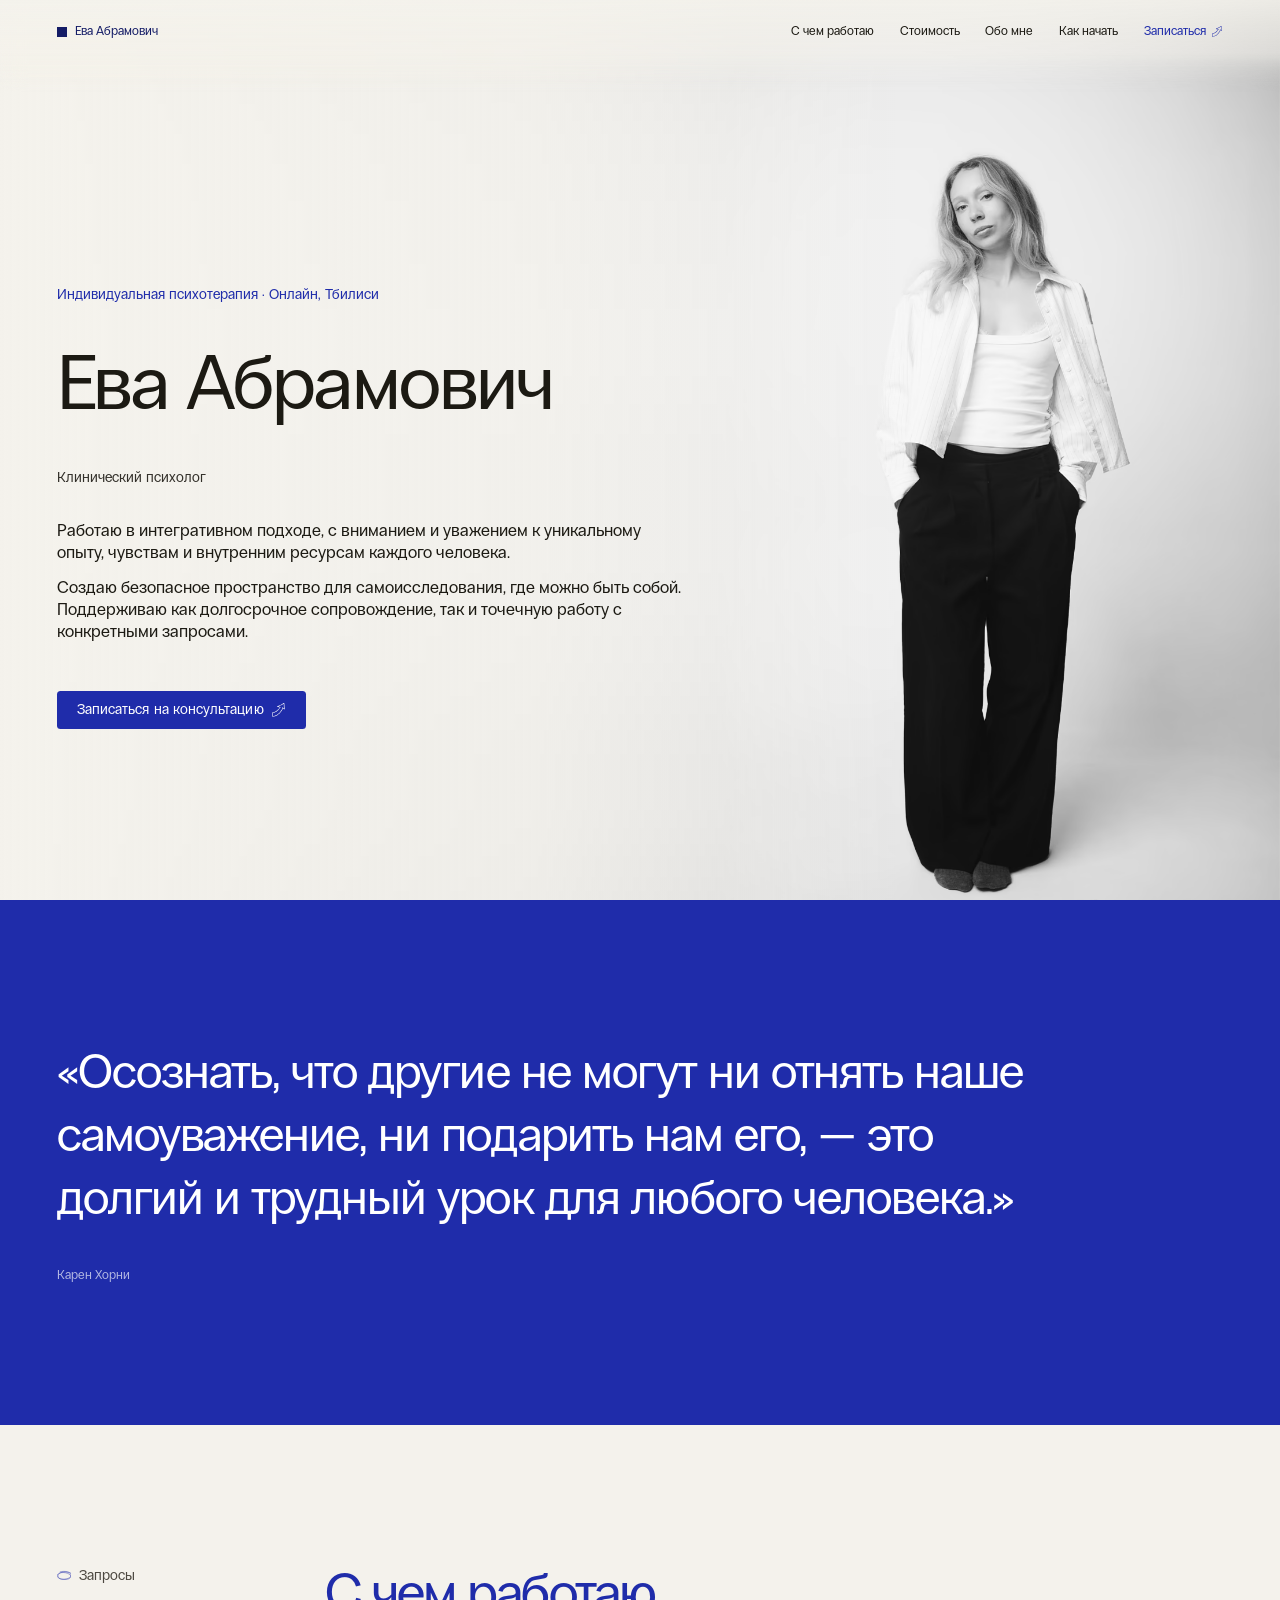
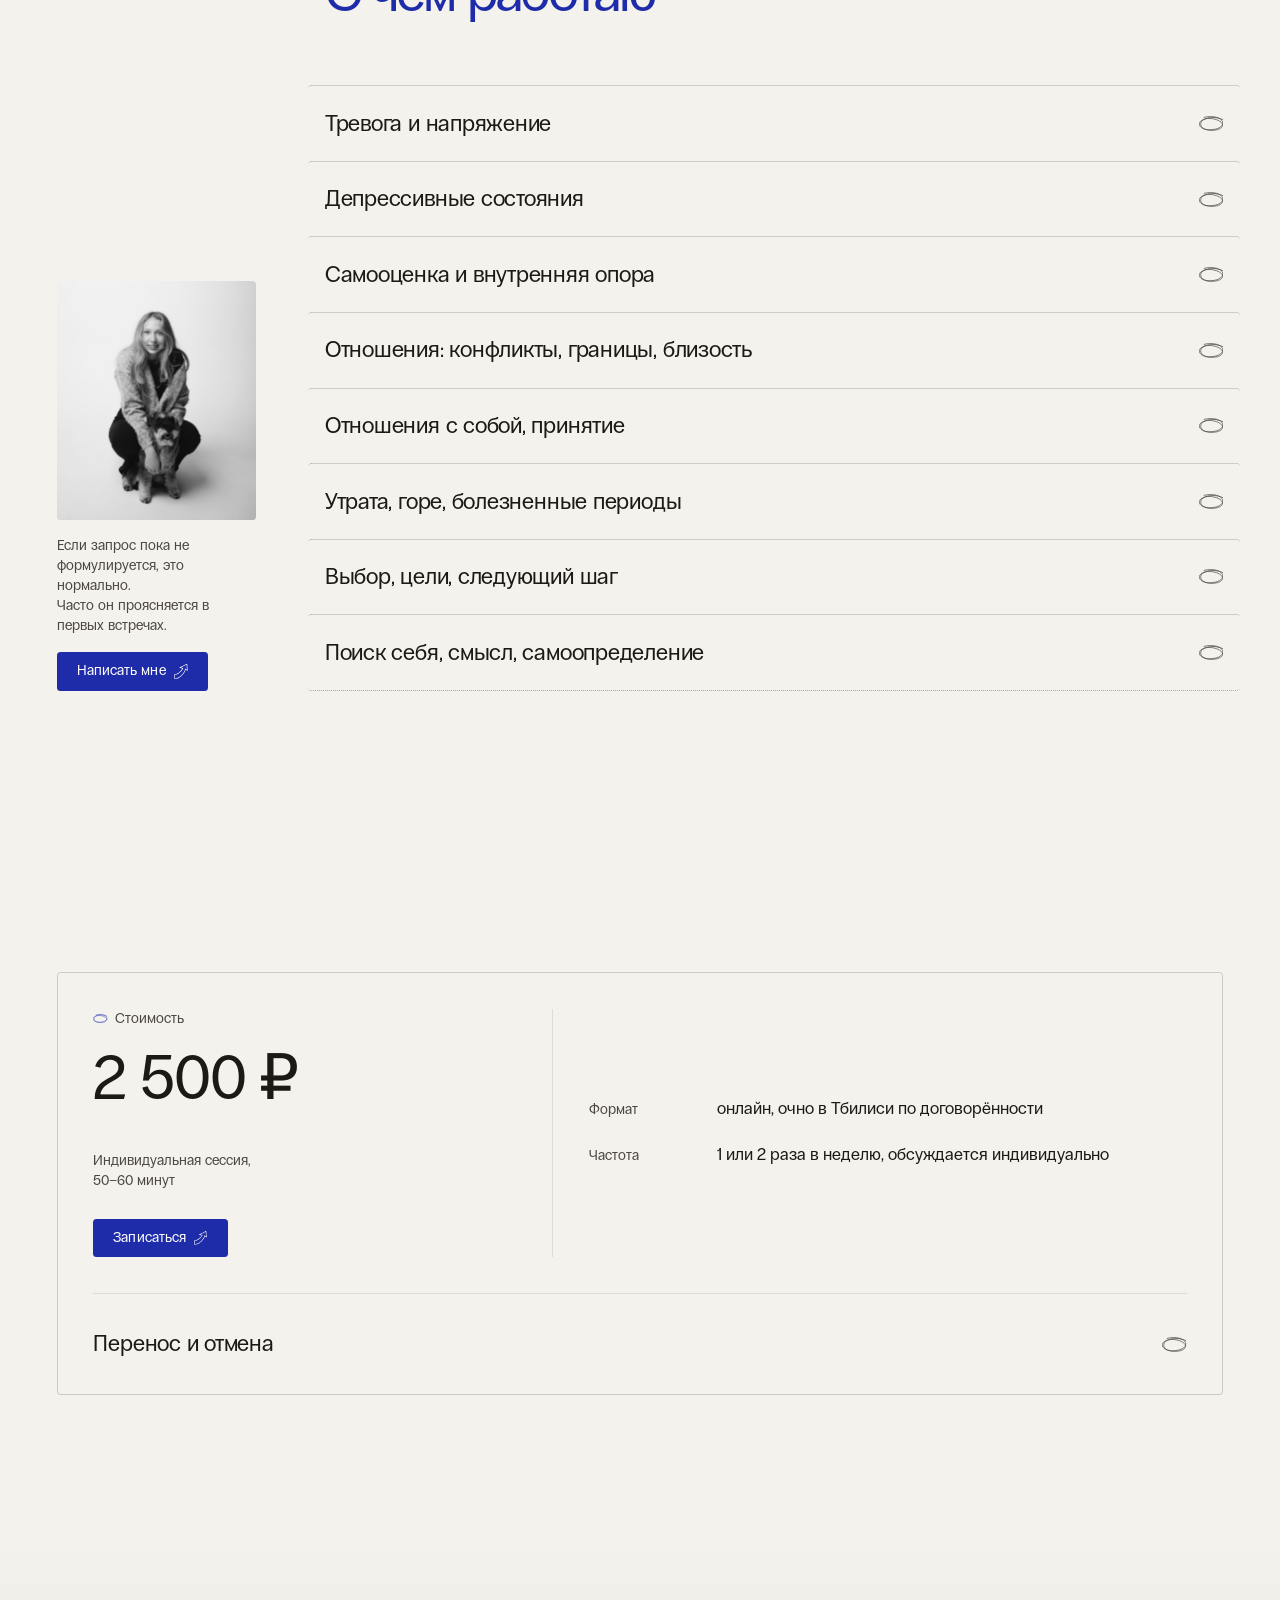
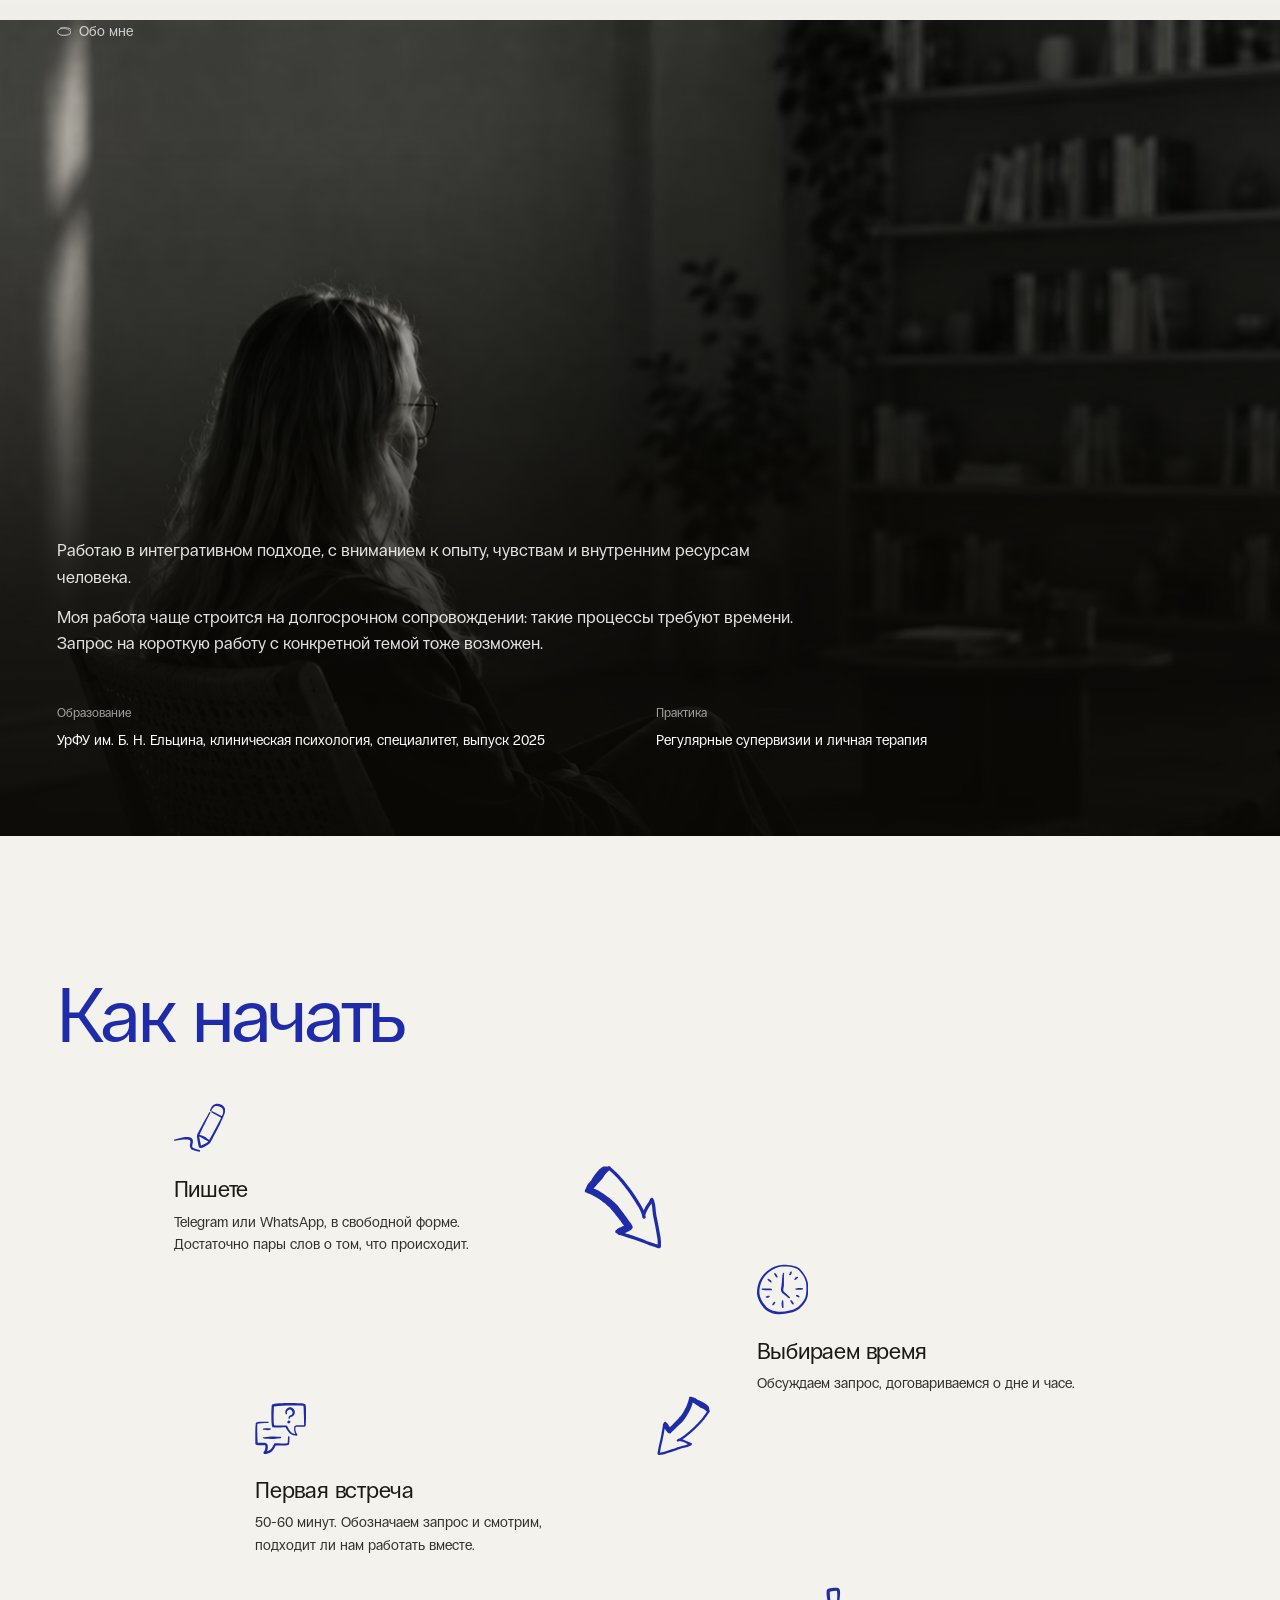
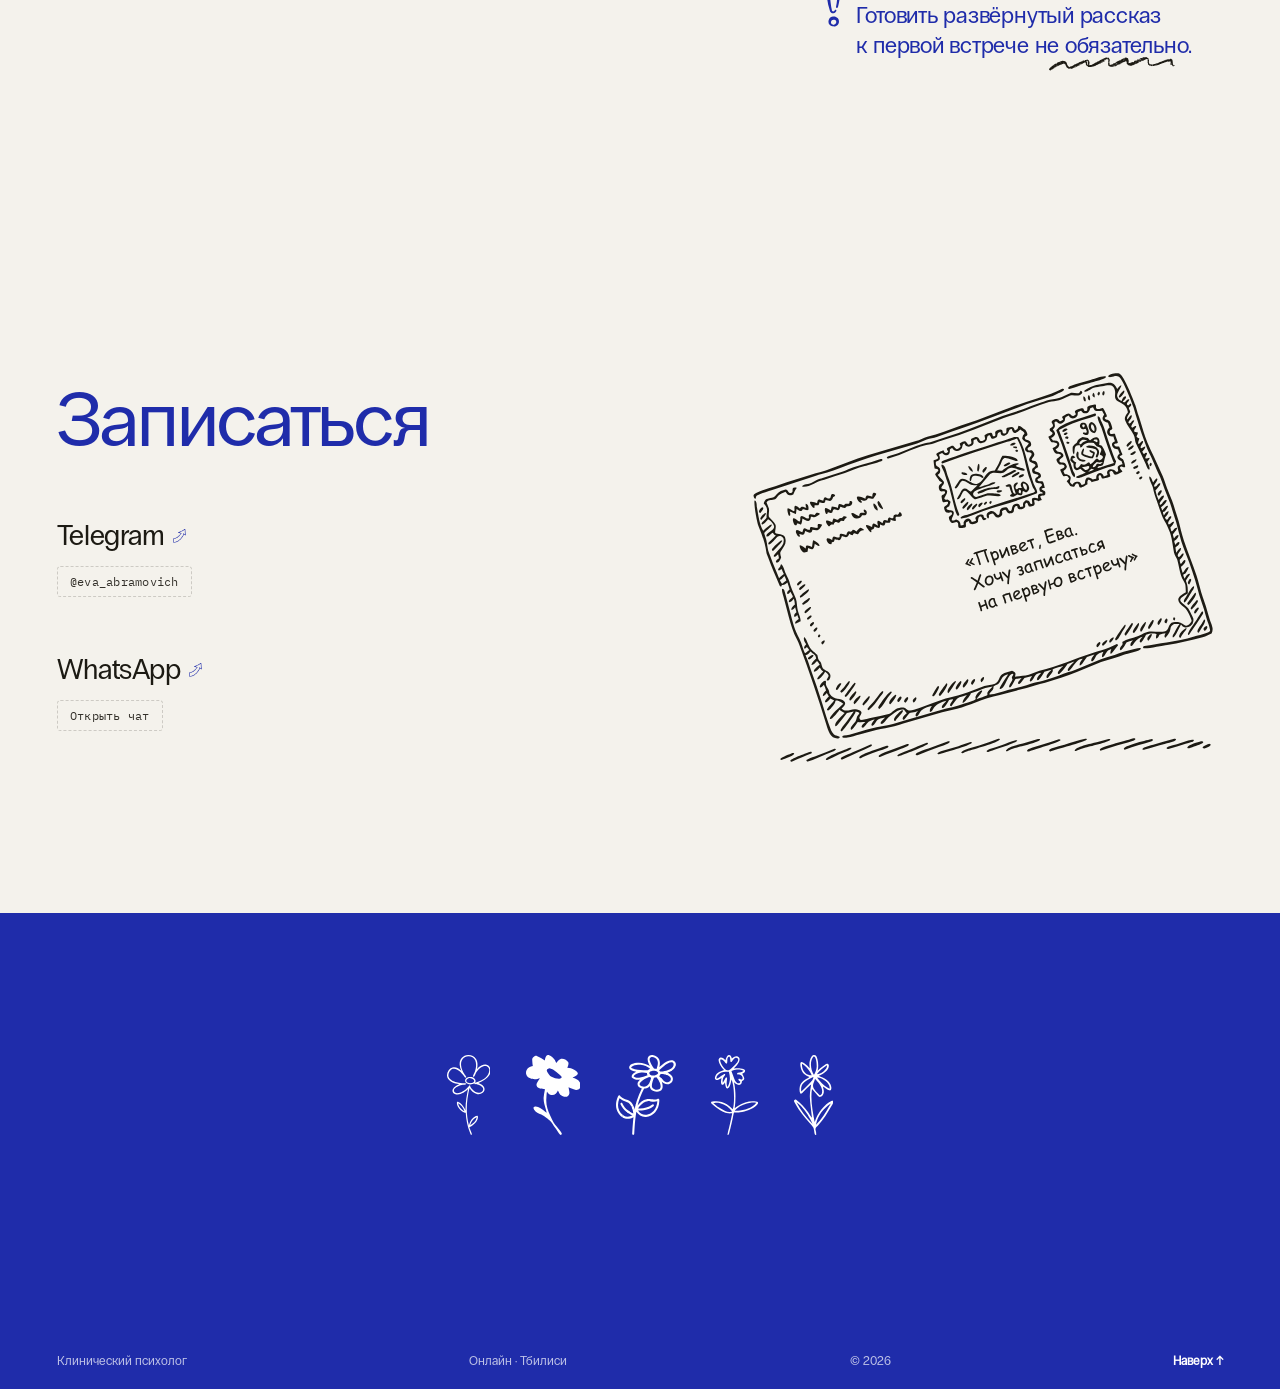
==== commit 6edf3a57: "Скрыть номер телефона, кнопка WhatsApp ведёт по QR-ссылке Co-Authored-By: Claude Sonnet 5 <noreply@a" ====
--- a/index.html
+++ b/index.html
@@ -4,12 +4,12 @@
   <meta charset="utf-8">
   <meta name="viewport" content="width=device-width, initial-scale=1">
   <!-- Google tag (gtag.js) -->
-  <script async src="https://www.googletagmanager.com/gtag/js?id=G-MQMX6S79VV"></script>
+  <script async src="https://www.googletagmanager.com/gtag/js?id=G-77XKBDTJLH"></script>
   <script>
     window.dataLayer = window.dataLayer || [];
     function gtag(){dataLayer.push(arguments);}
     gtag('js', new Date());
-    gtag('config', 'G-MQMX6S79VV');
+    gtag('config', 'G-77XKBDTJLH');
   </script>
   <title>Ева Абрамович. Клинический психолог в Тбилиси</title>
   <meta name="description" content="Ева Абрамович. Клинический психолог. Индивидуальная терапия: тревога, депрессия, самооценка, отношения, утрата, кризисные периоды. Онлайн и очно в Тбилиси.">
@@ -46,7 +46,19 @@
     "description": "Клинический психолог, интегративный подход. Индивидуальная терапия онлайн и очно в Тбилиси.",
     "alumniOf": "Уральский федеральный университет имени первого президента России Б. Н. Ельцина",
     "areaServed": "Тбилиси, онлайн",
-    "sameAs": ["https://t.me/eva_abramovich", "https://wa.me/79920232390"]
+    "sameAs": ["https://t.me/eva_abramovich", "https://wa.me/qr/ZESH625RLGXKI1"]
+  }
+  </script>
+  <script type="application/ld+json">
+  {
+    "@context": "https://schema.org",
+    "@type": "WebPage",
+    "url": "https://eva-abramovich.com/",
+    "name": "Ева Абрамович. Клинический психолог в Тбилиси",
+    "speakable": {
+      "@type": "SpeakableSpecification",
+      "cssSelector": [".hero_specialization", ".about_body"]
+    }
   }
   </script>
   <script type="application/ld+json">
@@ -98,6 +110,11 @@
         "@type": "Question",
         "name": "Что делать, если нужно перенести или отменить сессию?",
         "acceptedAnswer": { "@type": "Answer", "text": "Если нужно перенести встречу, я прошу сказать об этом не позже чем за сутки. Так мы спокойно найдём другое время. Перенос позже этого срока, к сожалению, оплачивается как состоявшаяся сессия." }
+      },
+      {
+        "@type": "Question",
+        "name": "Сколько стоит сессия?",
+        "acceptedAnswer": { "@type": "Answer", "text": "2 500 ₽ за индивидуальную сессию, 50–60 минут. Формат — онлайн или очно в Тбилиси по договорённости. Частота — 1 или 2 раза в неделю, обсуждается индивидуально." }
       }
     ]
   }
@@ -136,7 +153,7 @@
     "description": "Клинический психолог, интегративный подход. Индивидуальная терапия онлайн и очно в Тбилиси.",
     "areaServed": { "@type": "City", "name": "Тбилиси" },
     "priceRange": "2500 ₽",
-    "sameAs": ["https://t.me/eva_abramovich", "https://wa.me/79920232390"]
+    "sameAs": ["https://t.me/eva_abramovich", "https://wa.me/qr/ZESH625RLGXKI1"]
   }
   </script>
 </head>
@@ -170,7 +187,7 @@
     </nav>
     <div class="contact_rows mobile-menu_social">
       <a href="https://t.me/eva_abramovich" target="_blank" rel="noopener noreferrer"><b>Telegram</b><span class="contact_row-handle">@eva_abramovich</span></a>
-      <a href="https://wa.me/79920232390" target="_blank" rel="noopener noreferrer"><b>WhatsApp</b><span class="contact_row-handle">+7 992 023-23-90</span></a>
+      <a href="https://wa.me/qr/ZESH625RLGXKI1" target="_blank" rel="noopener noreferrer"><b>WhatsApp</b><span class="contact_row-handle">Открыть чат</span></a>
     </div>
   </dialog>
 
@@ -315,7 +332,7 @@
           <h2 class="display" id="contact-title">Записаться</h2>
           <div class="contact_rows reveal">
             <a href="https://t.me/eva_abramovich" target="_blank" rel="noopener noreferrer"><b>Telegram</b><span class="contact_row-handle">@eva_abramovich</span></a>
-            <a href="https://wa.me/79920232390" target="_blank" rel="noopener noreferrer"><b>WhatsApp</b><span class="contact_row-handle">+7 992 023-23-90</span></a>
+            <a href="https://wa.me/qr/ZESH625RLGXKI1" target="_blank" rel="noopener noreferrer"><b>WhatsApp</b><span class="contact_row-handle">Открыть чат</span></a>
           </div>
         </div>
 
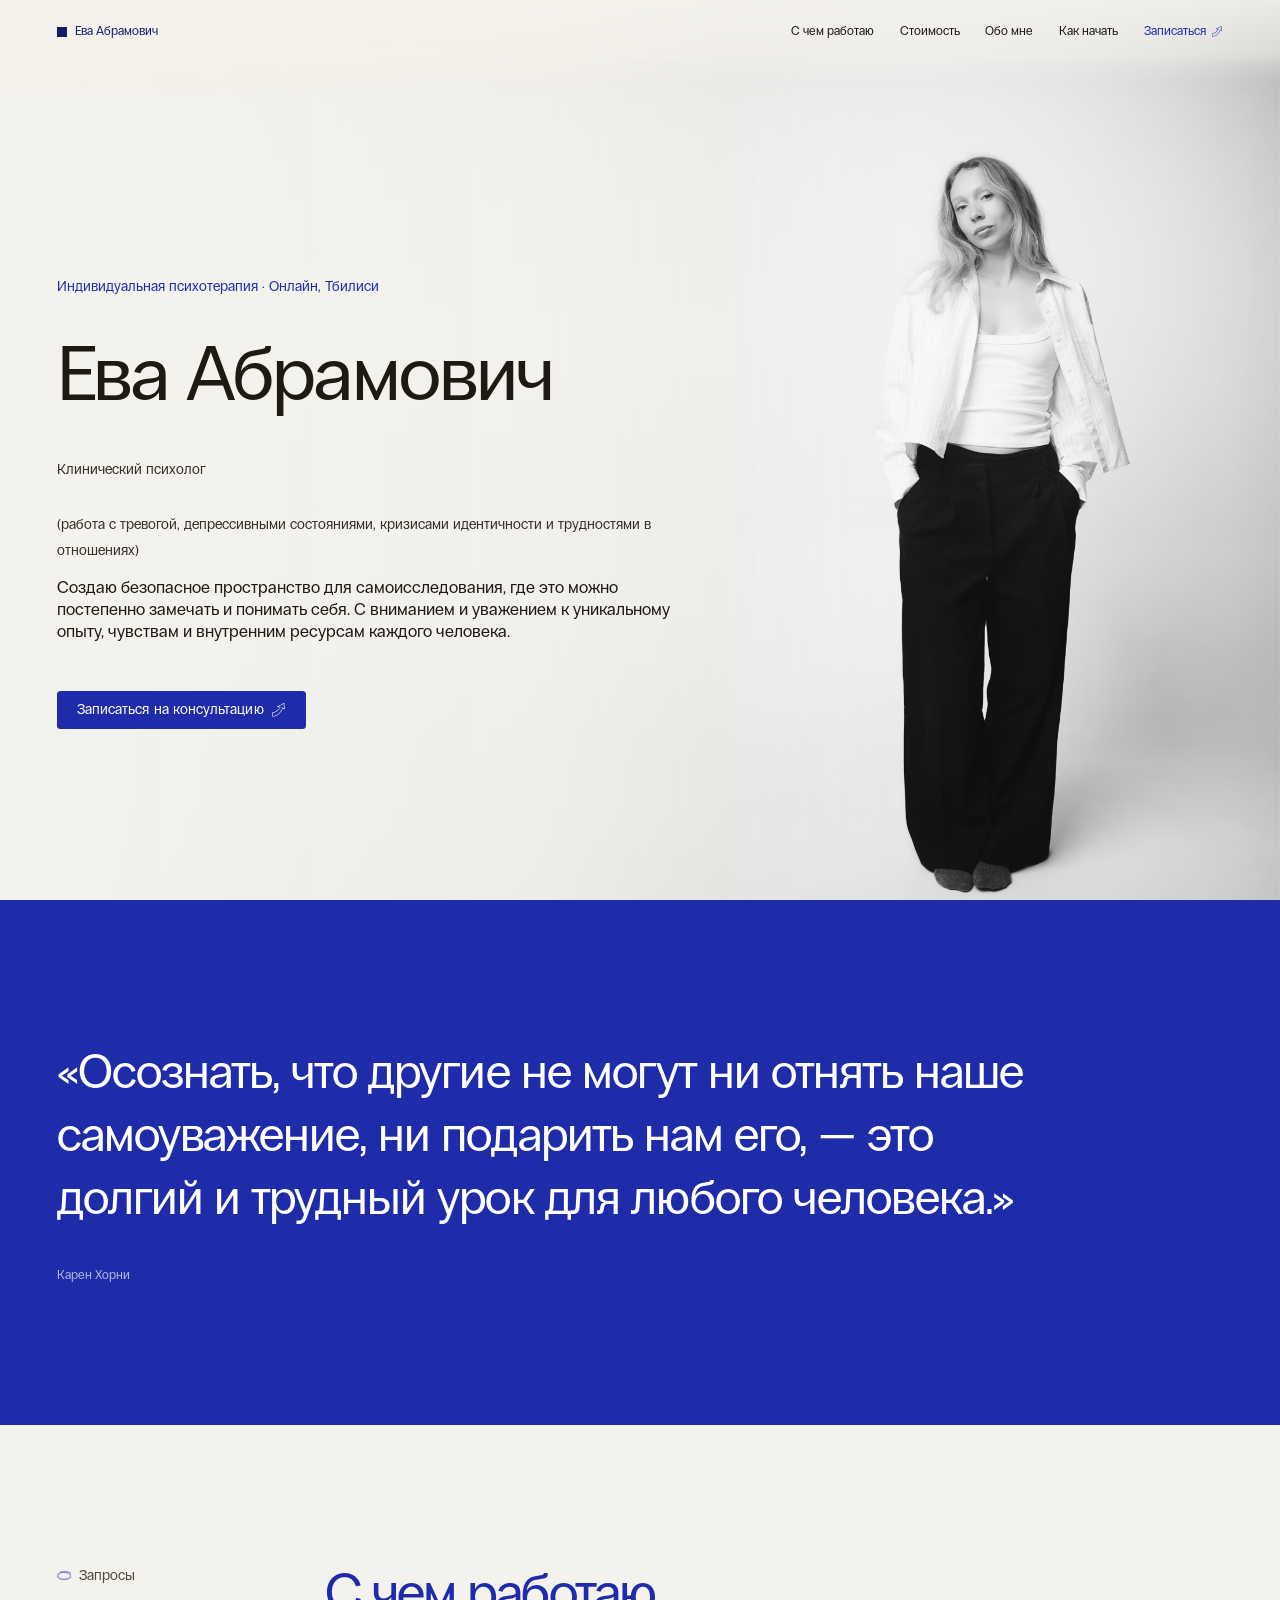
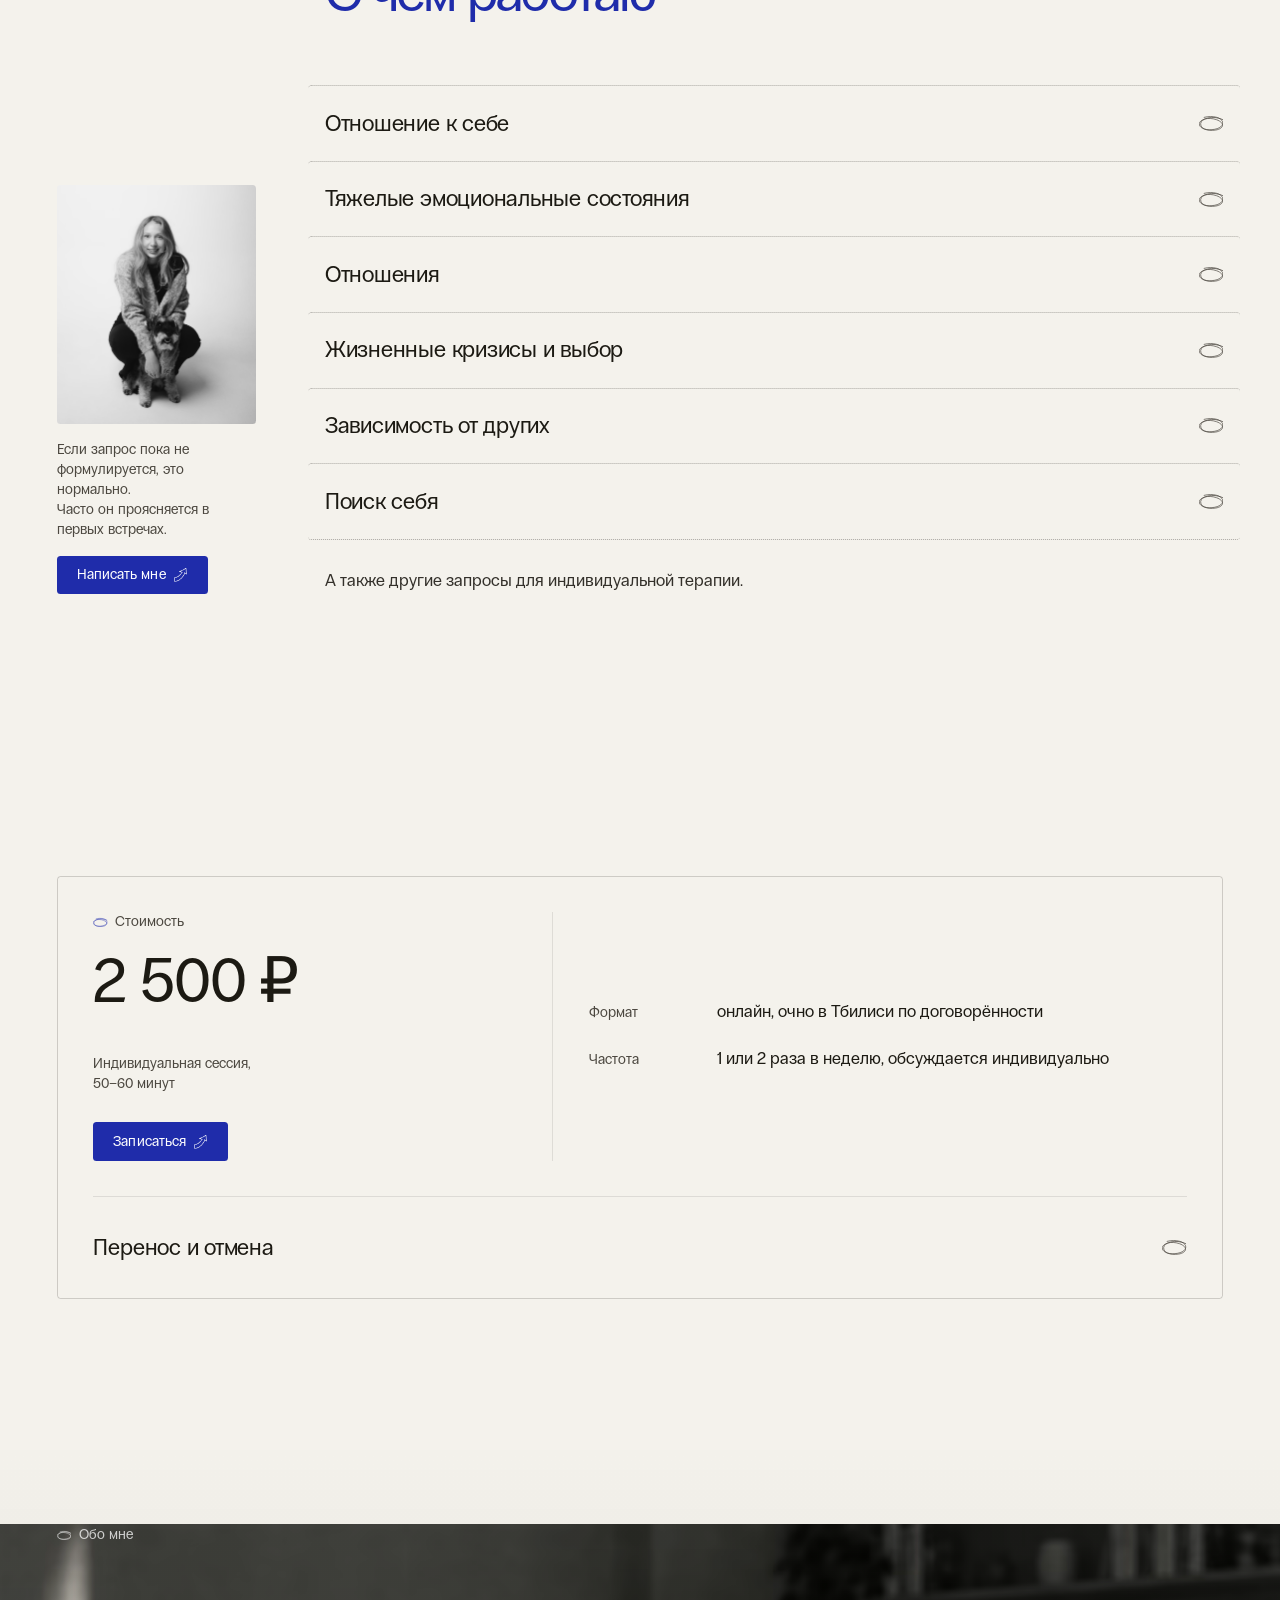
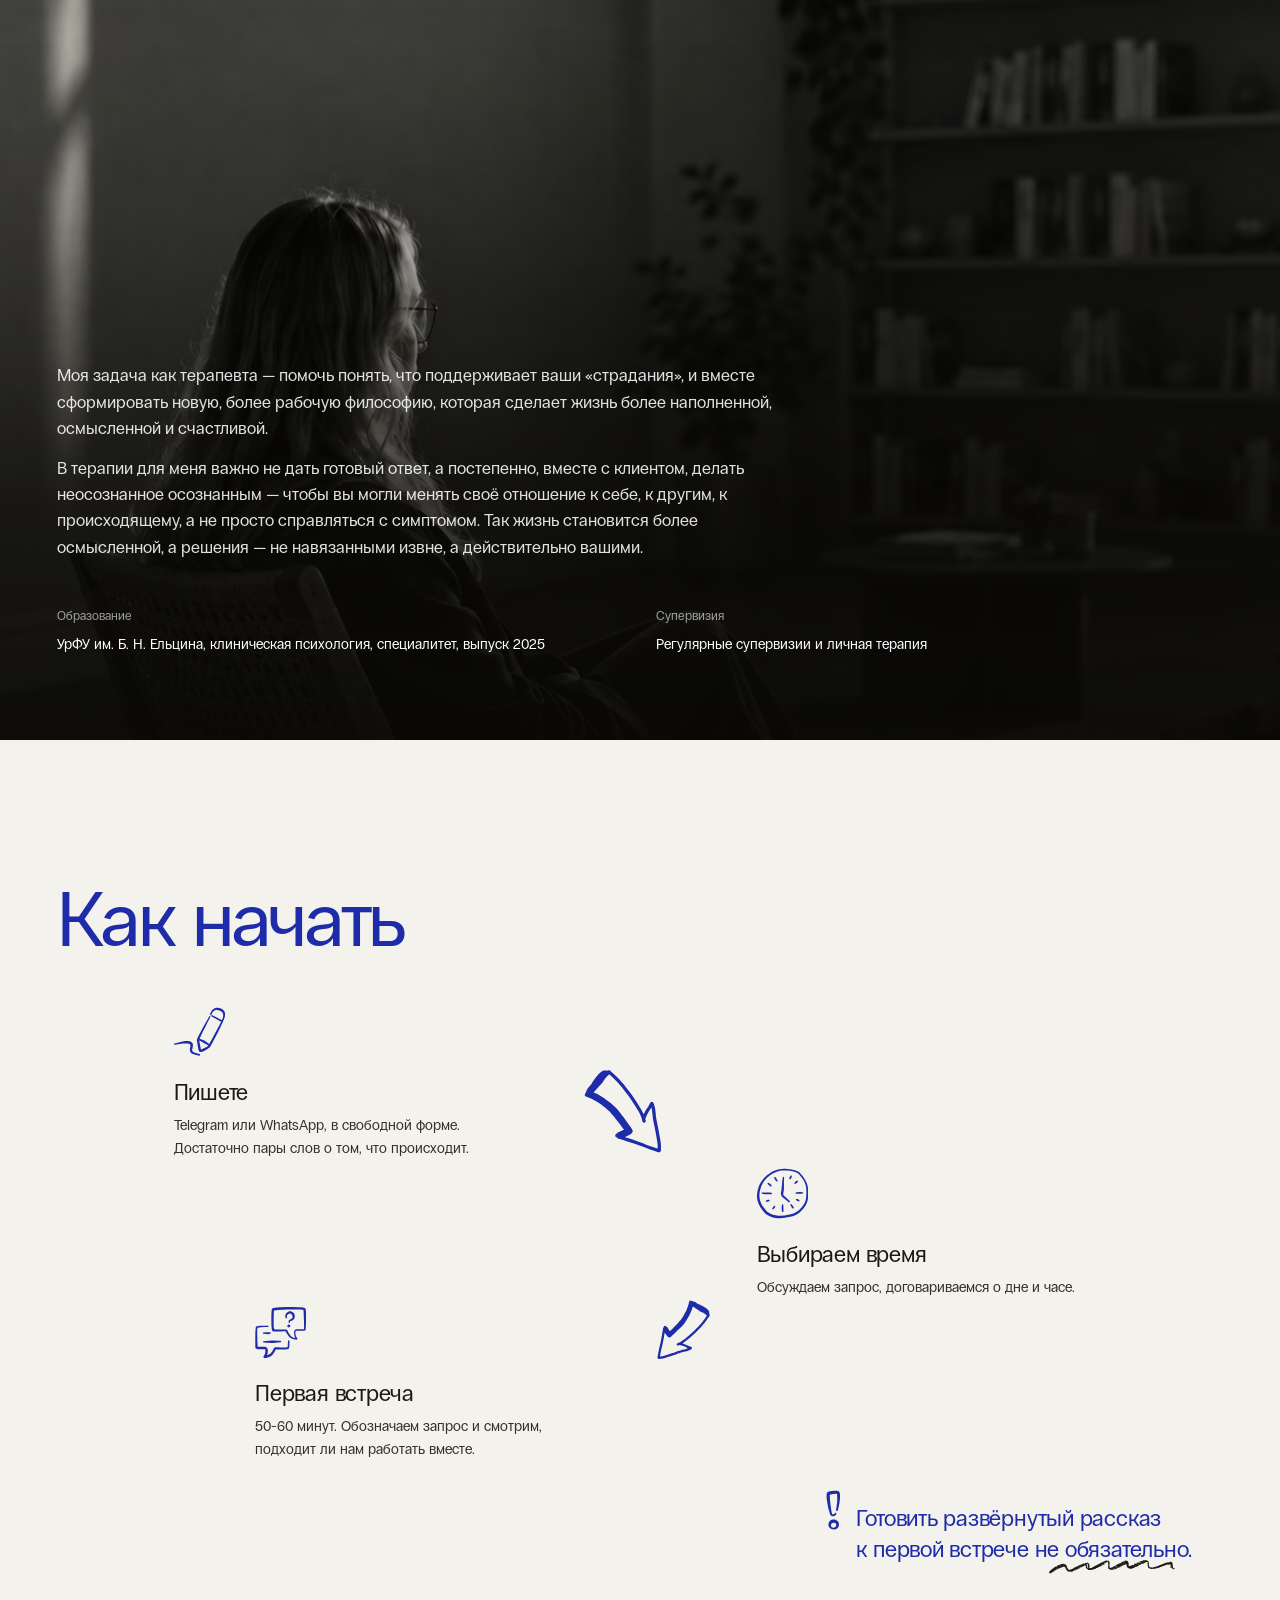
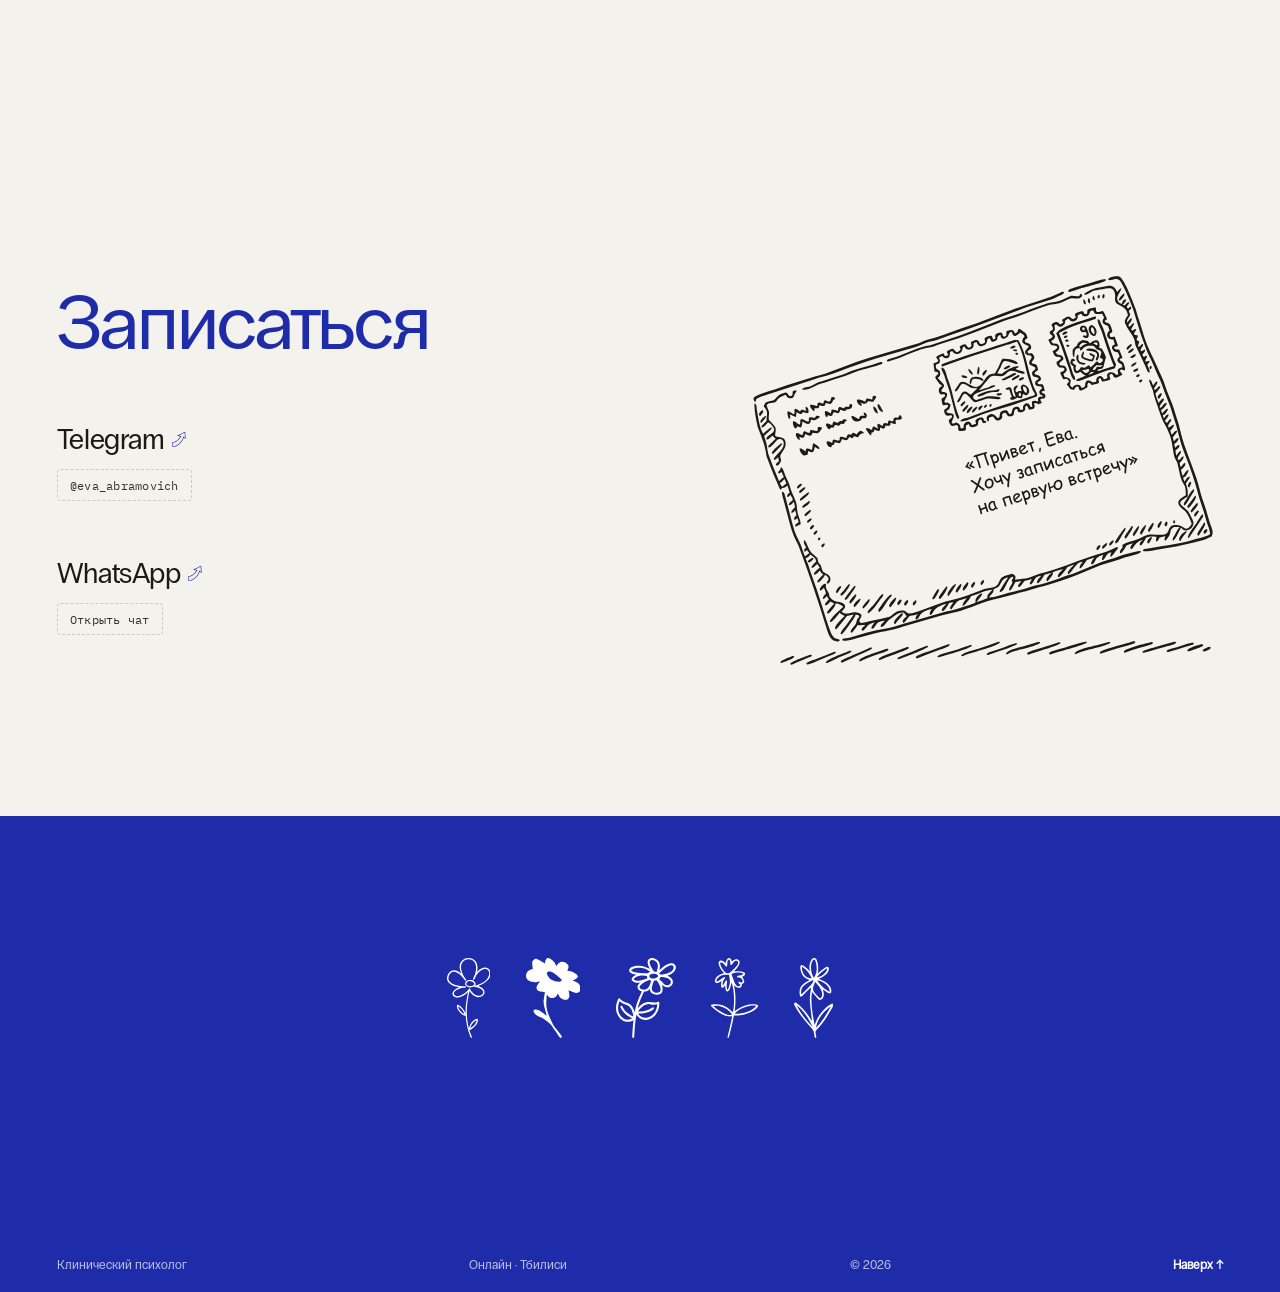
==== commit 77331957: "content: apply Eva's copy edits (hero, topics, rescheduling, about) Co-Authored-By: Claude Opus 5.5 " ====
--- a/index.html
+++ b/index.html
@@ -12,7 +12,7 @@
     gtag('config', 'G-77XKBDTJLH');
   </script>
   <title>Ева Абрамович. Клинический психолог в Тбилиси</title>
-  <meta name="description" content="Ева Абрамович. Клинический психолог. Индивидуальная терапия: тревога, депрессия, самооценка, отношения, утрата, кризисные периоды. Онлайн и очно в Тбилиси.">
+  <meta name="description" content="Ева Абрамович. Клинический психолог. Индивидуальная терапия: тревога, депрессия, самооценка, отношения, кризисы, поиск себя. Онлайн и очно в Тбилиси.">
   <meta name="theme-color" content="#f4f2ec">
   <link rel="canonical" href="https://eva-abramovich.com/">
   <meta property="og:type" content="website">
@@ -68,48 +68,48 @@
     "mainEntity": [
       {
         "@type": "Question",
+        "name": "Работаете ли вы с неуверенностью в себе, самокритикой и перфекционизмом?",
+        "acceptedAnswer": { "@type": "Answer", "text": "Неуверенность в себе, непринятие себя — своих качеств, своего тела, проблемы с самооценкой, самокритика и чрезмерно требовательное отношение к себе, перфекционизм и прокрастинация." }
+      },
+      {
+        "@type": "Question",
+        "name": "Работаете ли вы с тревогой, депрессивными состояниями и трудностями с чувствами?",
+        "acceptedAnswer": { "@type": "Answer", "text": "Напряжение, тревога и страхи, депрессивное состояние, трудности с чувствами — непонимание своих эмоций, сложности их выражения и контроля, чувство вины и стыда, ревность, зависть." }
+      },
+      {
+        "@type": "Question",
+        "name": "Помогаете ли вы со сложностями в отношениях, в том числе с родителями?",
+        "acceptedAnswer": { "@type": "Answer", "text": "Сложности в построении и сохранении отношений — конфликты, расставания, повторяющиеся сценарии; трудности в отношениях с родителями во взрослом возрасте — непонимание, конфликты, сложности сепарации." }
+      },
+      {
+        "@type": "Question",
+        "name": "Работаете ли вы с жизненными кризисами и трудностями выбора?",
+        "acceptedAnswer": { "@type": "Answer", "text": "Синдром «отложенной жизни», жизненные кризисы — непонимание, куда двигаться дальше, ощущение, что живёте не свою жизнь, подавленное состояние; трудности выбора и принятия решений; катастрофизация и пессимистичный взгляд на будущее." }
+      },
+      {
+        "@type": "Question",
+        "name": "Помогаете ли вы с зависимостью от чужих мнений и оценок?",
+        "acceptedAnswer": { "@type": "Answer", "text": "Зависимость от чужих мнений, оценок, чувств." }
+      },
+      {
+        "@type": "Question",
+        "name": "Помогаете ли вы с поиском себя?",
+        "acceptedAnswer": { "@type": "Answer", "text": "Ощущение себя не на своём месте." }
+      },
+      {
+        "@type": "Question",
         "name": "Работаете ли вы с тревогой и напряжением?",
         "acceptedAnswer": { "@type": "Answer", "text": "Когда тревога мешает жить спокойно, а внутреннее напряжение не отпускает даже в тихие моменты. Разберёмся, что за этим стоит, и вернём себе устойчивость." }
       },
       {
         "@type": "Question",
-        "name": "Работаете ли вы с депрессивными состояниями?",
-        "acceptedAnswer": { "@type": "Answer", "text": "Когда пропадает энергия и интерес, а привычные дела даются с трудом. Будем двигаться бережно, в посильном для вас темпе." }
-      },
-      {
-        "@type": "Question",
-        "name": "Помогаете ли вы с самооценкой и внутренней опорой?",
-        "acceptedAnswer": { "@type": "Answer", "text": "Когда вы часто сомневаетесь в себе и ищете подтверждения снаружи. Поищем опору внутри, а не в чужом одобрении." }
-      },
-      {
-        "@type": "Question",
-        "name": "Работаете ли вы с конфликтами, границами и близостью в отношениях?",
-        "acceptedAnswer": { "@type": "Answer", "text": "Когда в отношениях с близкими, друзьями или коллегами много напряжения, а быть услышанным трудно. Посмотрим на то, как вы строите контакт." }
-      },
-      {
-        "@type": "Question",
-        "name": "Помогаете ли вы с отношениями с собой и принятием?",
-        "acceptedAnswer": { "@type": "Answer", "text": "Когда сложно принять себя и свои чувства. Будем узнавать, чего вы хотите на самом деле и что для вас важно." }
-      },
-      {
-        "@type": "Question",
-        "name": "Работаете ли вы с утратой, горем и болезненными периодами?",
-        "acceptedAnswer": { "@type": "Answer", "text": "Когда вы переживаете потерю или тяжёлый период. Здесь можно дать место своим чувствам и быть с ними не в одиночку." }
-      },
-      {
-        "@type": "Question",
         "name": "Помогаете ли вы с выбором, целями и следующим шагом?",
         "acceptedAnswer": { "@type": "Answer", "text": "Когда трудно сделать выбор или понять, куда двигаться дальше. Проясним, что стоит за нерешительностью, и найдём следующий шаг." }
       },
       {
         "@type": "Question",
-        "name": "Помогаете ли вы с поиском себя и смысла?",
-        "acceptedAnswer": { "@type": "Answer", "text": "Когда ищете своё место, а работа и смысл кажутся неопределёнными. Будем исследовать, где вам свободно и куда хочется расти." }
-      },
-      {
-        "@type": "Question",
         "name": "Что делать, если нужно перенести или отменить сессию?",
-        "acceptedAnswer": { "@type": "Answer", "text": "Если нужно перенести встречу, я прошу сказать об этом не позже чем за сутки. Так мы спокойно найдём другое время. Перенос позже этого срока, к сожалению, оплачивается как состоявшаяся сессия." }
+        "acceptedAnswer": { "@type": "Answer", "text": "О переносе встречи прошу предупреждать не позднее чем за сутки. При более позднем переносе сессия будет считаться проведённой и оплачивается как состоявшаяся." }
       },
       {
         "@type": "Question",
@@ -201,8 +201,8 @@
         <div class="hero_meta">
           <p class="hero_role">Клинический психолог</p>
           <div class="hero_specialization">
-            <p class="body-lg">Работаю в интегративном подходе, с вниманием и уважением к уникальному опыту, чувствам и внутренним ресурсам каждого человека.</p>
-            <p class="body-lg">Создаю безопасное пространство для самоисследования, где можно быть собой. Поддерживаю как долгосрочное сопровождение, так и точечную работу с конкретными запросами.</p>
+            <p class="hero_focus">(работа с тревогой, депрессивными состояниями, кризисами идентичности и трудностями в отношениях)</p>
+            <p class="body-lg">Создаю безопасное пространство для самоисследования, где это можно постепенно замечать и понимать себя. С вниманием и уважением к уникальному опыту, чувствам и внутренним ресурсам каждого человека.</p>
           </div>
           <a class="btn" href="#contact">Записаться на консультацию</a>
         </div>
@@ -228,38 +228,31 @@
           <h2 class="display" id="work-title">С чем работаю</h2>
           <div class="topics reveal">
         <details>
-          <summary><h3>Тревога и напряжение</h3><svg class="toggle" viewBox="0 0 697 420" fill="none" aria-hidden="true"><path d="M137.348 36.5929C417.633 -37.2029 653.111 55.042 680.758 161.123C708.405 267.205 606.397 367.416 373.779 388.8C141.161 410.184 0.0525006 321.713 10.5521 211.858C21.0516 102.003 254.61 12.402 504.794 101.406C754.977 190.411 724.541 360.53 480.006 400.363C235.472 440.196 35.173 352.499 48.6149 211.858C62.0569 71.217 383.241 -39.8961 692.604 101.406" stroke="currentColor" stroke-width="20"/></svg></summary>
-          <div class="topics_answer"><p>Когда тревога мешает жить спокойно, а внутреннее напряжение не отпускает даже в тихие моменты. Разберёмся, что за этим стоит, и вернём себе устойчивость.</p></div>
+          <summary><h3>Отношение к себе</h3><svg class="toggle" viewBox="0 0 697 420" fill="none" aria-hidden="true"><path d="M137.348 36.5929C417.633 -37.2029 653.111 55.042 680.758 161.123C708.405 267.205 606.397 367.416 373.779 388.8C141.161 410.184 0.0525006 321.713 10.5521 211.858C21.0516 102.003 254.61 12.402 504.794 101.406C754.977 190.411 724.541 360.53 480.006 400.363C235.472 440.196 35.173 352.499 48.6149 211.858C62.0569 71.217 383.241 -39.8961 692.604 101.406" stroke="currentColor" stroke-width="20"/></svg></summary>
+          <div class="topics_answer"><p>Неуверенность в себе, непринятие себя — своих качеств, своего тела, проблемы с самооценкой, самокритика и чрезмерно требовательное отношение к себе, перфекционизм и прокрастинация.</p></div>
         </details>
         <details>
-          <summary><h3>Депрессивные состояния</h3><svg class="toggle" viewBox="0 0 697 420" fill="none" aria-hidden="true"><path d="M137.348 36.5929C417.633 -37.2029 653.111 55.042 680.758 161.123C708.405 267.205 606.397 367.416 373.779 388.8C141.161 410.184 0.0525006 321.713 10.5521 211.858C21.0516 102.003 254.61 12.402 504.794 101.406C754.977 190.411 724.541 360.53 480.006 400.363C235.472 440.196 35.173 352.499 48.6149 211.858C62.0569 71.217 383.241 -39.8961 692.604 101.406" stroke="currentColor" stroke-width="20"/></svg></summary>
-          <div class="topics_answer"><p>Когда пропадает энергия и интерес, а привычные дела даются с трудом. Будем двигаться бережно, в посильном для вас темпе.</p></div>
+          <summary><h3>Тяжелые эмоциональные состояния</h3><svg class="toggle" viewBox="0 0 697 420" fill="none" aria-hidden="true"><path d="M137.348 36.5929C417.633 -37.2029 653.111 55.042 680.758 161.123C708.405 267.205 606.397 367.416 373.779 388.8C141.161 410.184 0.0525006 321.713 10.5521 211.858C21.0516 102.003 254.61 12.402 504.794 101.406C754.977 190.411 724.541 360.53 480.006 400.363C235.472 440.196 35.173 352.499 48.6149 211.858C62.0569 71.217 383.241 -39.8961 692.604 101.406" stroke="currentColor" stroke-width="20"/></svg></summary>
+          <div class="topics_answer"><p>Напряжение, тревога и страхи, депрессивное состояние, трудности с чувствами — непонимание своих эмоций, сложности их выражения и контроля, чувство вины и стыда, ревность, зависть.</p></div>
         </details>
         <details>
-          <summary><h3>Самооценка и внутренняя опора</h3><svg class="toggle" viewBox="0 0 697 420" fill="none" aria-hidden="true"><path d="M137.348 36.5929C417.633 -37.2029 653.111 55.042 680.758 161.123C708.405 267.205 606.397 367.416 373.779 388.8C141.161 410.184 0.0525006 321.713 10.5521 211.858C21.0516 102.003 254.61 12.402 504.794 101.406C754.977 190.411 724.541 360.53 480.006 400.363C235.472 440.196 35.173 352.499 48.6149 211.858C62.0569 71.217 383.241 -39.8961 692.604 101.406" stroke="currentColor" stroke-width="20"/></svg></summary>
-          <div class="topics_answer"><p>Когда вы часто сомневаетесь в себе и ищете подтверждения снаружи. Поищем опору внутри, а не в чужом одобрении.</p></div>
+          <summary><h3>Отношения</h3><svg class="toggle" viewBox="0 0 697 420" fill="none" aria-hidden="true"><path d="M137.348 36.5929C417.633 -37.2029 653.111 55.042 680.758 161.123C708.405 267.205 606.397 367.416 373.779 388.8C141.161 410.184 0.0525006 321.713 10.5521 211.858C21.0516 102.003 254.61 12.402 504.794 101.406C754.977 190.411 724.541 360.53 480.006 400.363C235.472 440.196 35.173 352.499 48.6149 211.858C62.0569 71.217 383.241 -39.8961 692.604 101.406" stroke="currentColor" stroke-width="20"/></svg></summary>
+          <div class="topics_answer"><p>Сложности в построении и сохранении отношений — конфликты, расставания, повторяющиеся сценарии; трудности в отношениях с родителями во взрослом возрасте — непонимание, конфликты, сложности сепарации.</p></div>
         </details>
         <details>
-          <summary><h3>Отношения: конфликты, границы, близость</h3><svg class="toggle" viewBox="0 0 697 420" fill="none" aria-hidden="true"><path d="M137.348 36.5929C417.633 -37.2029 653.111 55.042 680.758 161.123C708.405 267.205 606.397 367.416 373.779 388.8C141.161 410.184 0.0525006 321.713 10.5521 211.858C21.0516 102.003 254.61 12.402 504.794 101.406C754.977 190.411 724.541 360.53 480.006 400.363C235.472 440.196 35.173 352.499 48.6149 211.858C62.0569 71.217 383.241 -39.8961 692.604 101.406" stroke="currentColor" stroke-width="20"/></svg></summary>
-          <div class="topics_answer"><p>Когда в отношениях с близкими, друзьями или коллегами много напряжения, а быть услышанным трудно. Посмотрим на то, как вы строите контакт.</p></div>
+          <summary><h3>Жизненные кризисы и выбор</h3><svg class="toggle" viewBox="0 0 697 420" fill="none" aria-hidden="true"><path d="M137.348 36.5929C417.633 -37.2029 653.111 55.042 680.758 161.123C708.405 267.205 606.397 367.416 373.779 388.8C141.161 410.184 0.0525006 321.713 10.5521 211.858C21.0516 102.003 254.61 12.402 504.794 101.406C754.977 190.411 724.541 360.53 480.006 400.363C235.472 440.196 35.173 352.499 48.6149 211.858C62.0569 71.217 383.241 -39.8961 692.604 101.406" stroke="currentColor" stroke-width="20"/></svg></summary>
+          <div class="topics_answer"><p>Синдром «отложенной жизни», жизненные кризисы — непонимание, куда двигаться дальше, ощущение, что живёте не свою жизнь, подавленное состояние; трудности выбора и принятия решений; катастрофизация и пессимистичный взгляд на будущее.</p></div>
         </details>
         <details>
-          <summary><h3>Отношения с собой, принятие</h3><svg class="toggle" viewBox="0 0 697 420" fill="none" aria-hidden="true"><path d="M137.348 36.5929C417.633 -37.2029 653.111 55.042 680.758 161.123C708.405 267.205 606.397 367.416 373.779 388.8C141.161 410.184 0.0525006 321.713 10.5521 211.858C21.0516 102.003 254.61 12.402 504.794 101.406C754.977 190.411 724.541 360.53 480.006 400.363C235.472 440.196 35.173 352.499 48.6149 211.858C62.0569 71.217 383.241 -39.8961 692.604 101.406" stroke="currentColor" stroke-width="20"/></svg></summary>
-          <div class="topics_answer"><p>Когда сложно принять себя и свои чувства. Будем узнавать, чего вы хотите на самом деле и что для вас важно.</p></div>
+          <summary><h3>Зависимость от других</h3><svg class="toggle" viewBox="0 0 697 420" fill="none" aria-hidden="true"><path d="M137.348 36.5929C417.633 -37.2029 653.111 55.042 680.758 161.123C708.405 267.205 606.397 367.416 373.779 388.8C141.161 410.184 0.0525006 321.713 10.5521 211.858C21.0516 102.003 254.61 12.402 504.794 101.406C754.977 190.411 724.541 360.53 480.006 400.363C235.472 440.196 35.173 352.499 48.6149 211.858C62.0569 71.217 383.241 -39.8961 692.604 101.406" stroke="currentColor" stroke-width="20"/></svg></summary>
+          <div class="topics_answer"><p>Зависимость от чужих мнений, оценок, чувств.</p></div>
         </details>
         <details>
-          <summary><h3>Утрата, горе, болезненные периоды</h3><svg class="toggle" viewBox="0 0 697 420" fill="none" aria-hidden="true"><path d="M137.348 36.5929C417.633 -37.2029 653.111 55.042 680.758 161.123C708.405 267.205 606.397 367.416 373.779 388.8C141.161 410.184 0.0525006 321.713 10.5521 211.858C21.0516 102.003 254.61 12.402 504.794 101.406C754.977 190.411 724.541 360.53 480.006 400.363C235.472 440.196 35.173 352.499 48.6149 211.858C62.0569 71.217 383.241 -39.8961 692.604 101.406" stroke="currentColor" stroke-width="20"/></svg></summary>
-          <div class="topics_answer"><p>Когда вы переживаете потерю или тяжёлый период. Здесь можно дать место своим чувствам и быть с ними не в одиночку.</p></div>
-        </details>
-        <details>
-          <summary><h3>Выбор, цели, следующий шаг</h3><svg class="toggle" viewBox="0 0 697 420" fill="none" aria-hidden="true"><path d="M137.348 36.5929C417.633 -37.2029 653.111 55.042 680.758 161.123C708.405 267.205 606.397 367.416 373.779 388.8C141.161 410.184 0.0525006 321.713 10.5521 211.858C21.0516 102.003 254.61 12.402 504.794 101.406C754.977 190.411 724.541 360.53 480.006 400.363C235.472 440.196 35.173 352.499 48.6149 211.858C62.0569 71.217 383.241 -39.8961 692.604 101.406" stroke="currentColor" stroke-width="20"/></svg></summary>
-          <div class="topics_answer"><p>Когда трудно сделать выбор или понять, куда двигаться дальше. Проясним, что стоит за нерешительностью, и найдём следующий шаг.</p></div>
-        </details>
-        <details>
-          <summary><h3>Поиск себя, смысл, самоопределение</h3><svg class="toggle" viewBox="0 0 697 420" fill="none" aria-hidden="true"><path d="M137.348 36.5929C417.633 -37.2029 653.111 55.042 680.758 161.123C708.405 267.205 606.397 367.416 373.779 388.8C141.161 410.184 0.0525006 321.713 10.5521 211.858C21.0516 102.003 254.61 12.402 504.794 101.406C754.977 190.411 724.541 360.53 480.006 400.363C235.472 440.196 35.173 352.499 48.6149 211.858C62.0569 71.217 383.241 -39.8961 692.604 101.406" stroke="currentColor" stroke-width="20"/></svg></summary>
-          <div class="topics_answer"><p>Когда ищете своё место, а работа и смысл кажутся неопределёнными. Будем исследовать, где вам свободно и куда хочется расти.</p></div>
+          <summary><h3>Поиск себя</h3><svg class="toggle" viewBox="0 0 697 420" fill="none" aria-hidden="true"><path d="M137.348 36.5929C417.633 -37.2029 653.111 55.042 680.758 161.123C708.405 267.205 606.397 367.416 373.779 388.8C141.161 410.184 0.0525006 321.713 10.5521 211.858C21.0516 102.003 254.61 12.402 504.794 101.406C754.977 190.411 724.541 360.53 480.006 400.363C235.472 440.196 35.173 352.499 48.6149 211.858C62.0569 71.217 383.241 -39.8961 692.604 101.406" stroke="currentColor" stroke-width="20"/></svg></summary>
+          <div class="topics_answer"><p>Ощущение себя не на своём месте.</p></div>
         </details>
           </div>
+          <p class="topics_more">А также другие запросы для индивидуальной терапии.</p>
         </div>
       </div>
     </section>
@@ -281,7 +274,7 @@
         <div class="topics is-plain terms_extra">
           <details>
             <summary><h3>Перенос и отмена</h3><svg class="toggle" viewBox="0 0 697 420" fill="none" aria-hidden="true"><path d="M137.348 36.5929C417.633 -37.2029 653.111 55.042 680.758 161.123C708.405 267.205 606.397 367.416 373.779 388.8C141.161 410.184 0.0525006 321.713 10.5521 211.858C21.0516 102.003 254.61 12.402 504.794 101.406C754.977 190.411 724.541 360.53 480.006 400.363C235.472 440.196 35.173 352.499 48.6149 211.858C62.0569 71.217 383.241 -39.8961 692.604 101.406" stroke="currentColor" stroke-width="20"/></svg></summary>
-            <div class="topics_answer"><p>Если нужно перенести встречу, я прошу сказать об этом не позже чем за сутки. Так мы спокойно найдём другое время. Перенос позже этого срока, к сожалению, оплачивается как состоявшаяся сессия.</p></div>
+            <div class="topics_answer"><p>О переносе встречи прошу предупреждать не позднее чем за сутки. При более позднем переносе сессия будет считаться проведённой и оплачивается как состоявшаяся.</p></div>
           </details>
         </div>
       </div>
@@ -292,12 +285,12 @@
       <h2 class="badge about_badge" id="about-title"><svg class="dot" viewBox="0 0 697 420" fill="none" aria-hidden="true"><path d="M137.348 36.5929C417.633 -37.2029 653.111 55.042 680.758 161.123C708.405 267.205 606.397 367.416 373.779 388.8C141.161 410.184 0.0525006 321.713 10.5521 211.858C21.0516 102.003 254.61 12.402 504.794 101.406C754.977 190.411 724.541 360.53 480.006 400.363C235.472 440.196 35.173 352.499 48.6149 211.858C62.0569 71.217 383.241 -39.8961 692.604 101.406" stroke="currentColor" stroke-width="20"/></svg>Обо мне</h2>
       <div class="about_content reveal">
         <div class="about_body rail">
-          <p class="body-lg">Работаю в интегративном подходе, с вниманием к опыту, чувствам и внутренним ресурсам человека.</p>
-          <p class="body-lg">Моя работа чаще строится на долгосрочном сопровождении: такие процессы требуют времени. Запрос на короткую работу с конкретной темой тоже возможен.</p>
+          <p class="body-lg">Моя задача как терапевта — помочь понять, что поддерживает ваши «страдания», и вместе сформировать новую, более рабочую философию, которая сделает жизнь более наполненной, осмысленной и счастливой.</p>
+          <p class="body-lg">В терапии для меня важно не дать готовый ответ, а постепенно, вместе с клиентом, делать неосознанное осознанным — чтобы вы могли менять своё отношение к себе, к другим, к происходящему, а не просто справляться с симптомом. Так жизнь становится более осмысленной, а решения — не навязанными извне, а действительно вашими.</p>
         </div>
         <dl class="about_facts">
           <div><dt>Образование</dt><dd>УрФУ им. Б. Н. Ельцина, клиническая психология, специалитет, выпуск 2025</dd></div>
-          <div><dt>Практика</dt><dd>Регулярные супервизии и личная терапия</dd></div>
+          <div><dt>Супервизия</dt><dd>Регулярные супервизии и личная терапия</dd></div>
         </dl>
       </div>
     </section>
--- a/css/style.css
+++ b/css/style.css
@@ -290,6 +290,7 @@
 .hero_meta { display: flex; flex-direction: column; align-items: flex-start; gap: 2rem; margin-top: 3rem; }
 .hero_role { font-size: var(--fs-small); color: var(--ink-soft); }
 .hero_specialization { display: flex; flex-direction: column; gap: 0.9rem; max-width: 44rem; }
+.hero_focus { font-size: var(--fs-small); color: var(--ink-soft); }
 .hero_meta .btn { margin-top: 1.4rem; }
 @media (max-width: 620px) {
   .section_hero { align-items: flex-end; min-height: 50rem; }
@@ -345,6 +346,7 @@
 .work_main { min-width: 0; }
 .work_main .display { font-size: 3.8rem; }
 .work_main .topics { margin-top: 4.5rem; }
+.topics_more { margin-top: 2rem; color: var(--ink-soft); }
 @media (max-width: 620px) {
   .work_grid { grid-template-columns: 1fr; row-gap: 3.5rem; }
   .work_aside { order: 2; gap: 1.5rem; }
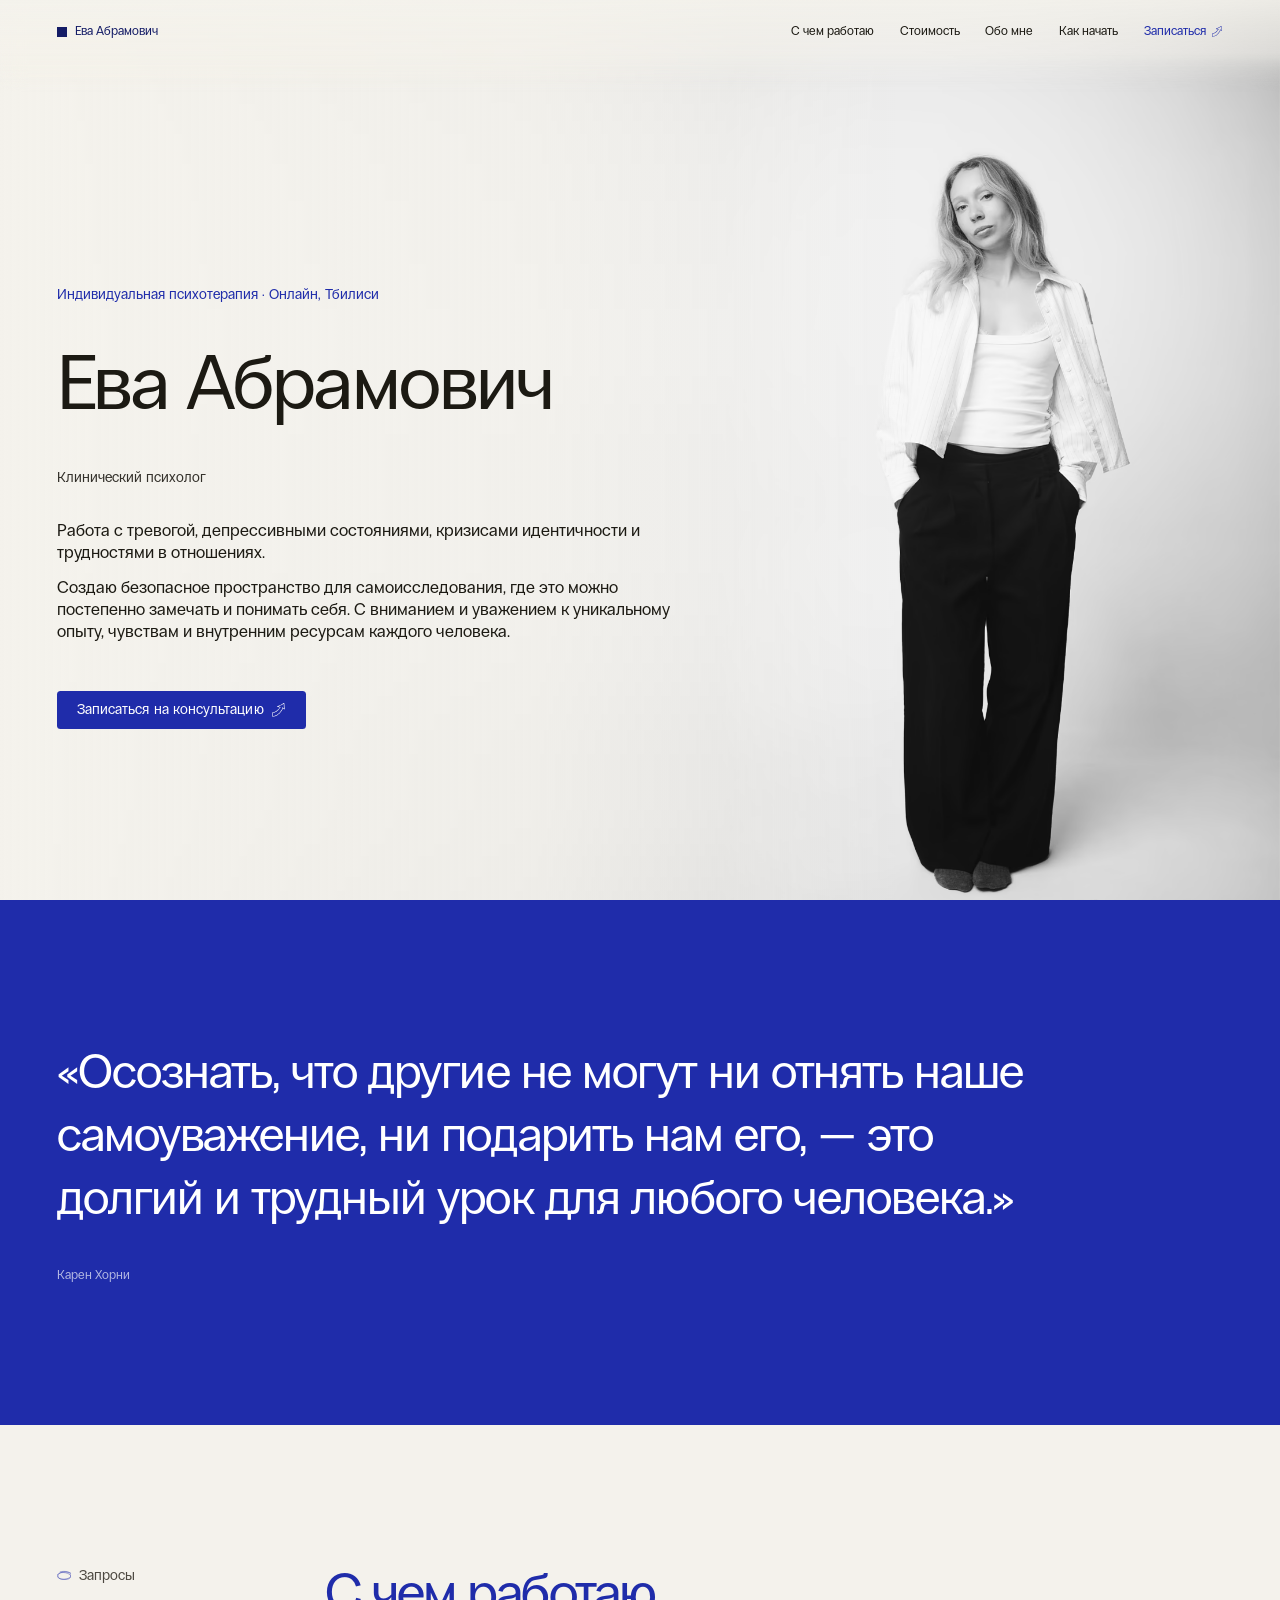
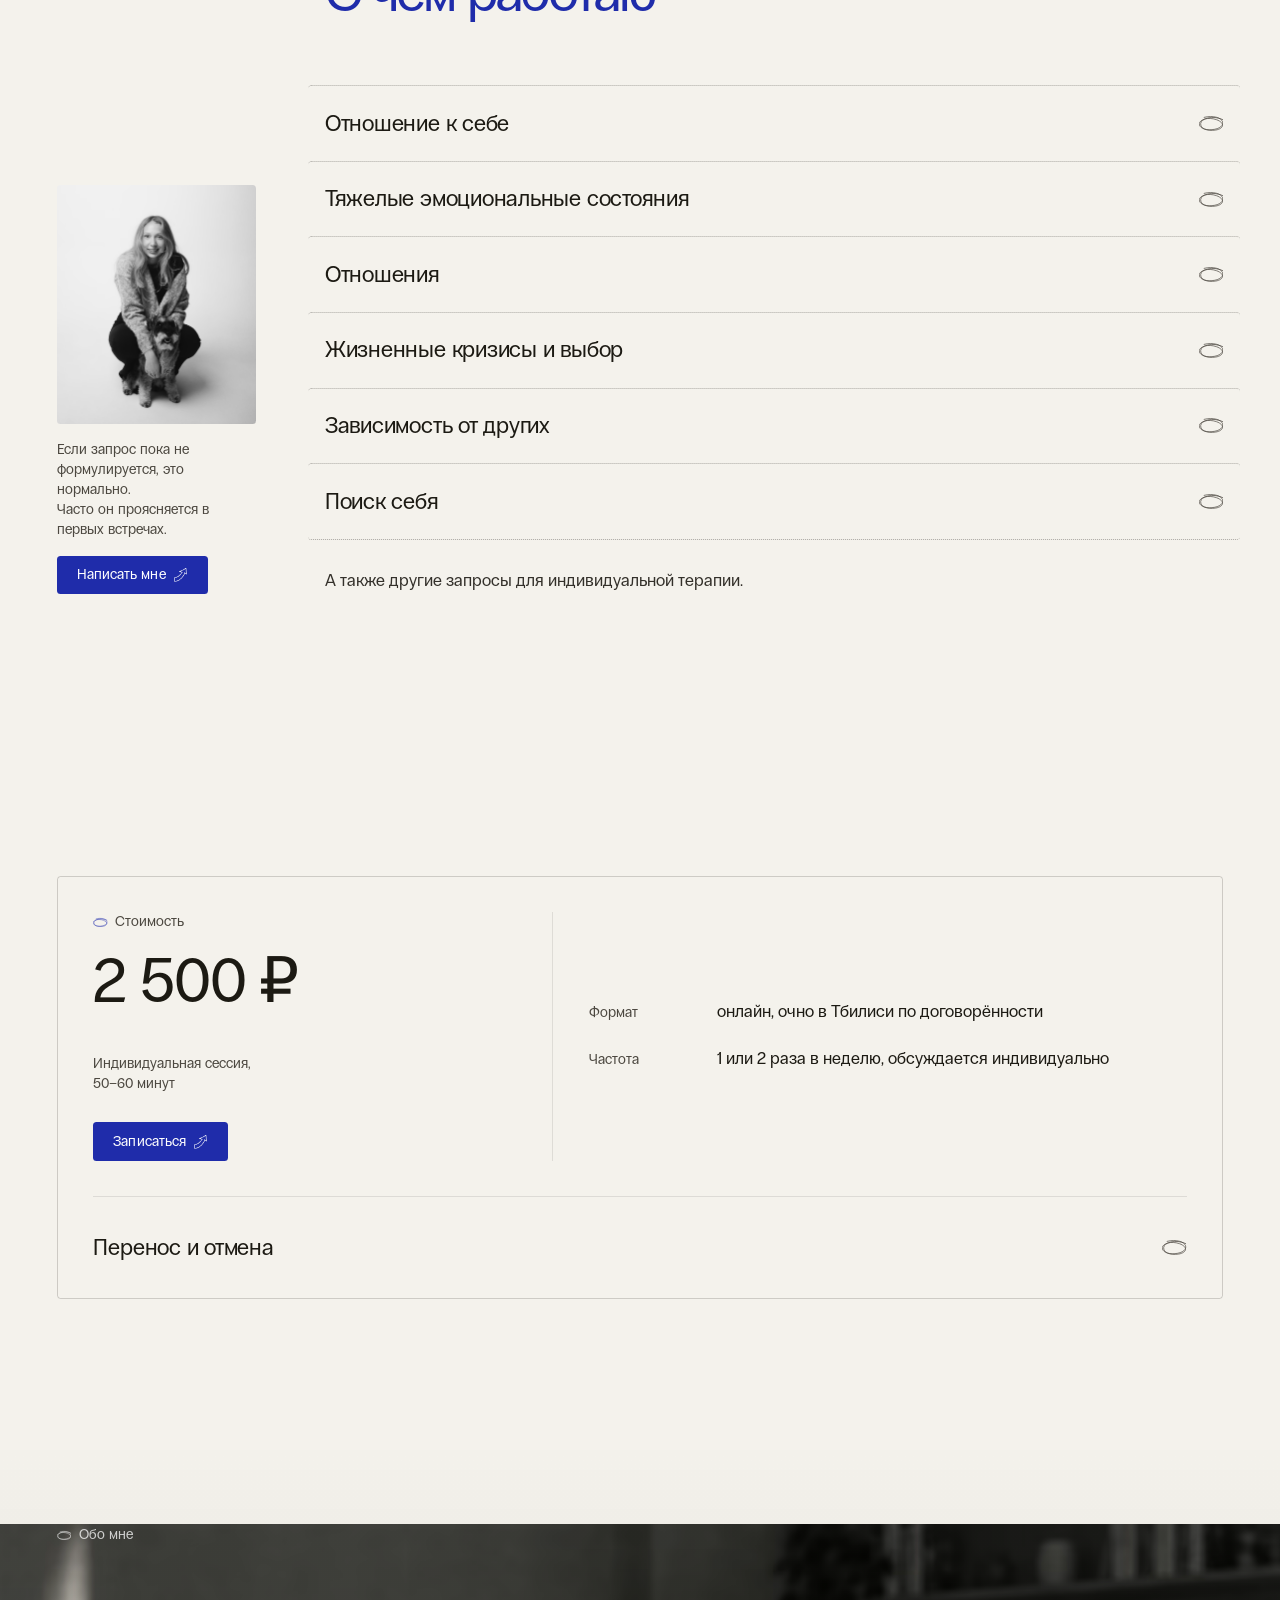
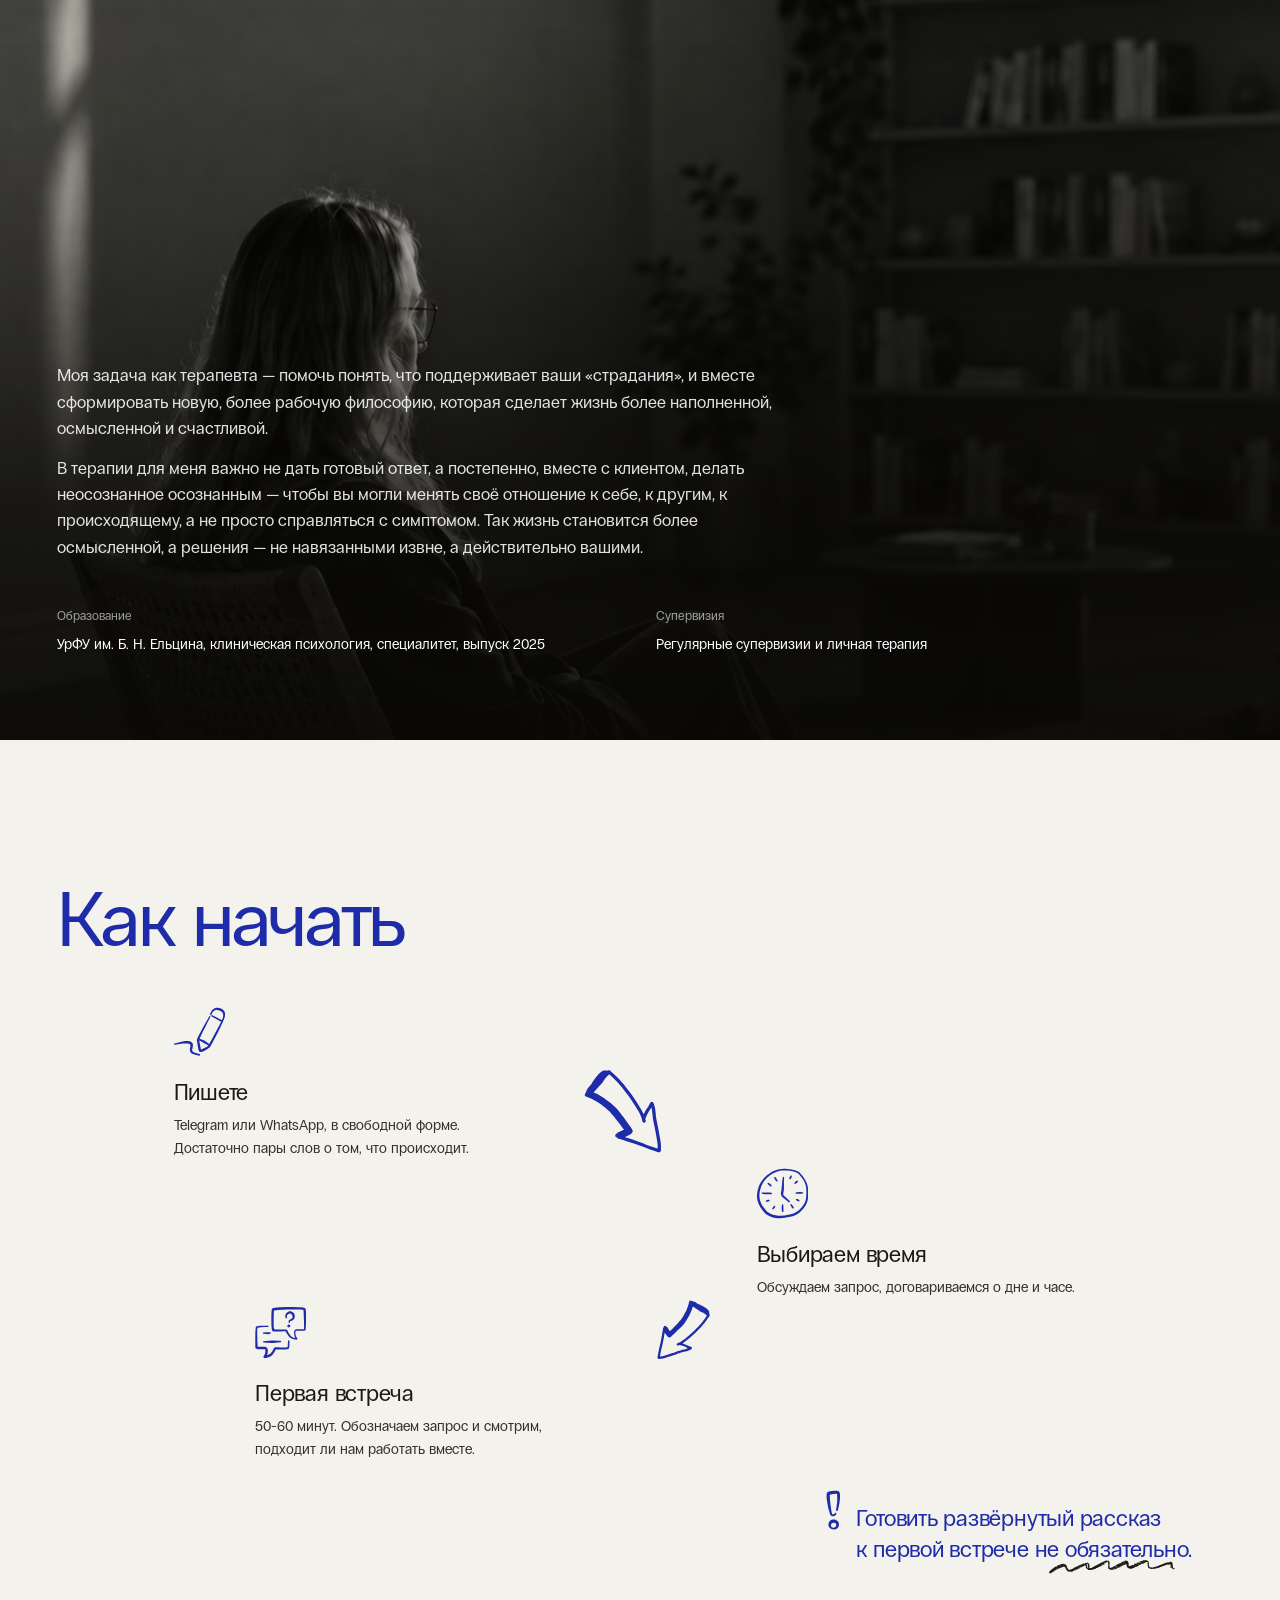
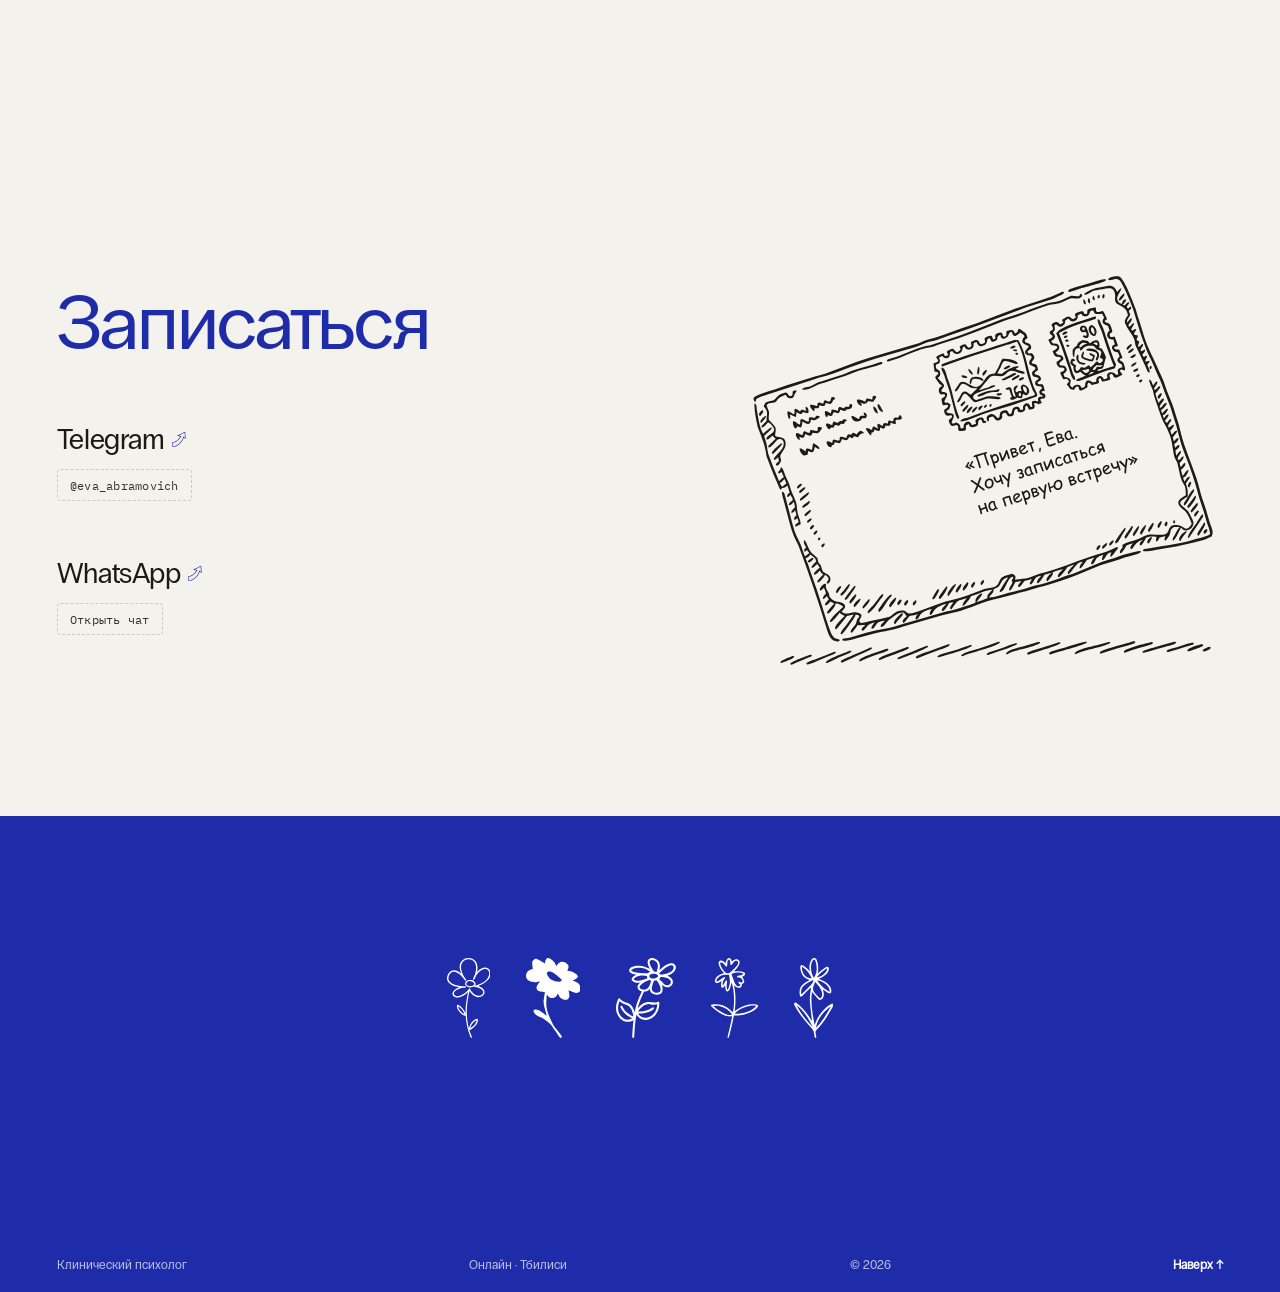
==== commit e2279d4e: "content: hero focus line without parentheses, same style as paragraph Co-Authored-By: Claude Opus 5." ====
--- a/index.html
+++ b/index.html
@@ -201,7 +201,7 @@
         <div class="hero_meta">
           <p class="hero_role">Клинический психолог</p>
           <div class="hero_specialization">
-            <p class="hero_focus">(работа с тревогой, депрессивными состояниями, кризисами идентичности и трудностями в отношениях)</p>
+            <p class="body-lg">Работа с тревогой, депрессивными состояниями, кризисами идентичности и трудностями в отношениях.</p>
             <p class="body-lg">Создаю безопасное пространство для самоисследования, где это можно постепенно замечать и понимать себя. С вниманием и уважением к уникальному опыту, чувствам и внутренним ресурсам каждого человека.</p>
           </div>
           <a class="btn" href="#contact">Записаться на консультацию</a>
--- a/css/style.css
+++ b/css/style.css
@@ -290,7 +290,6 @@
 .hero_meta { display: flex; flex-direction: column; align-items: flex-start; gap: 2rem; margin-top: 3rem; }
 .hero_role { font-size: var(--fs-small); color: var(--ink-soft); }
 .hero_specialization { display: flex; flex-direction: column; gap: 0.9rem; max-width: 44rem; }
-.hero_focus { font-size: var(--fs-small); color: var(--ink-soft); }
 .hero_meta .btn { margin-top: 1.4rem; }
 @media (max-width: 620px) {
   .section_hero { align-items: flex-end; min-height: 50rem; }
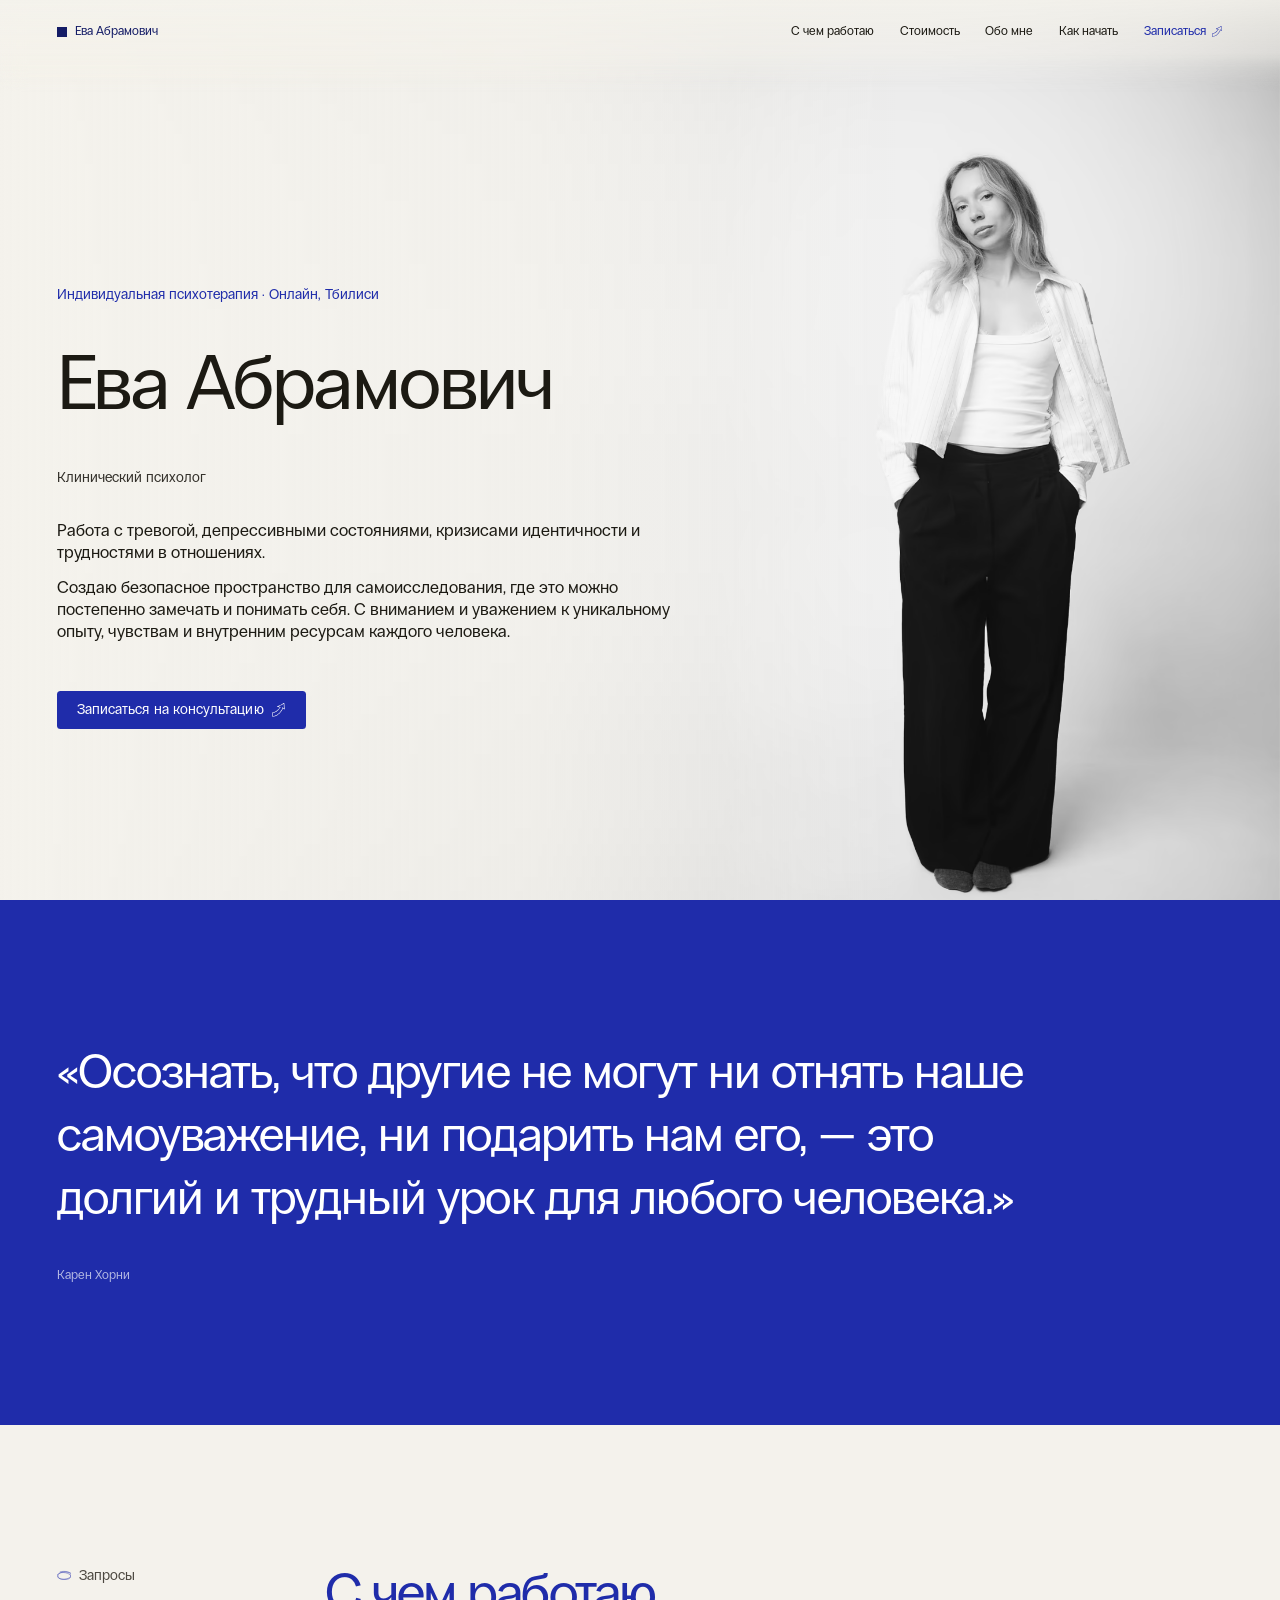
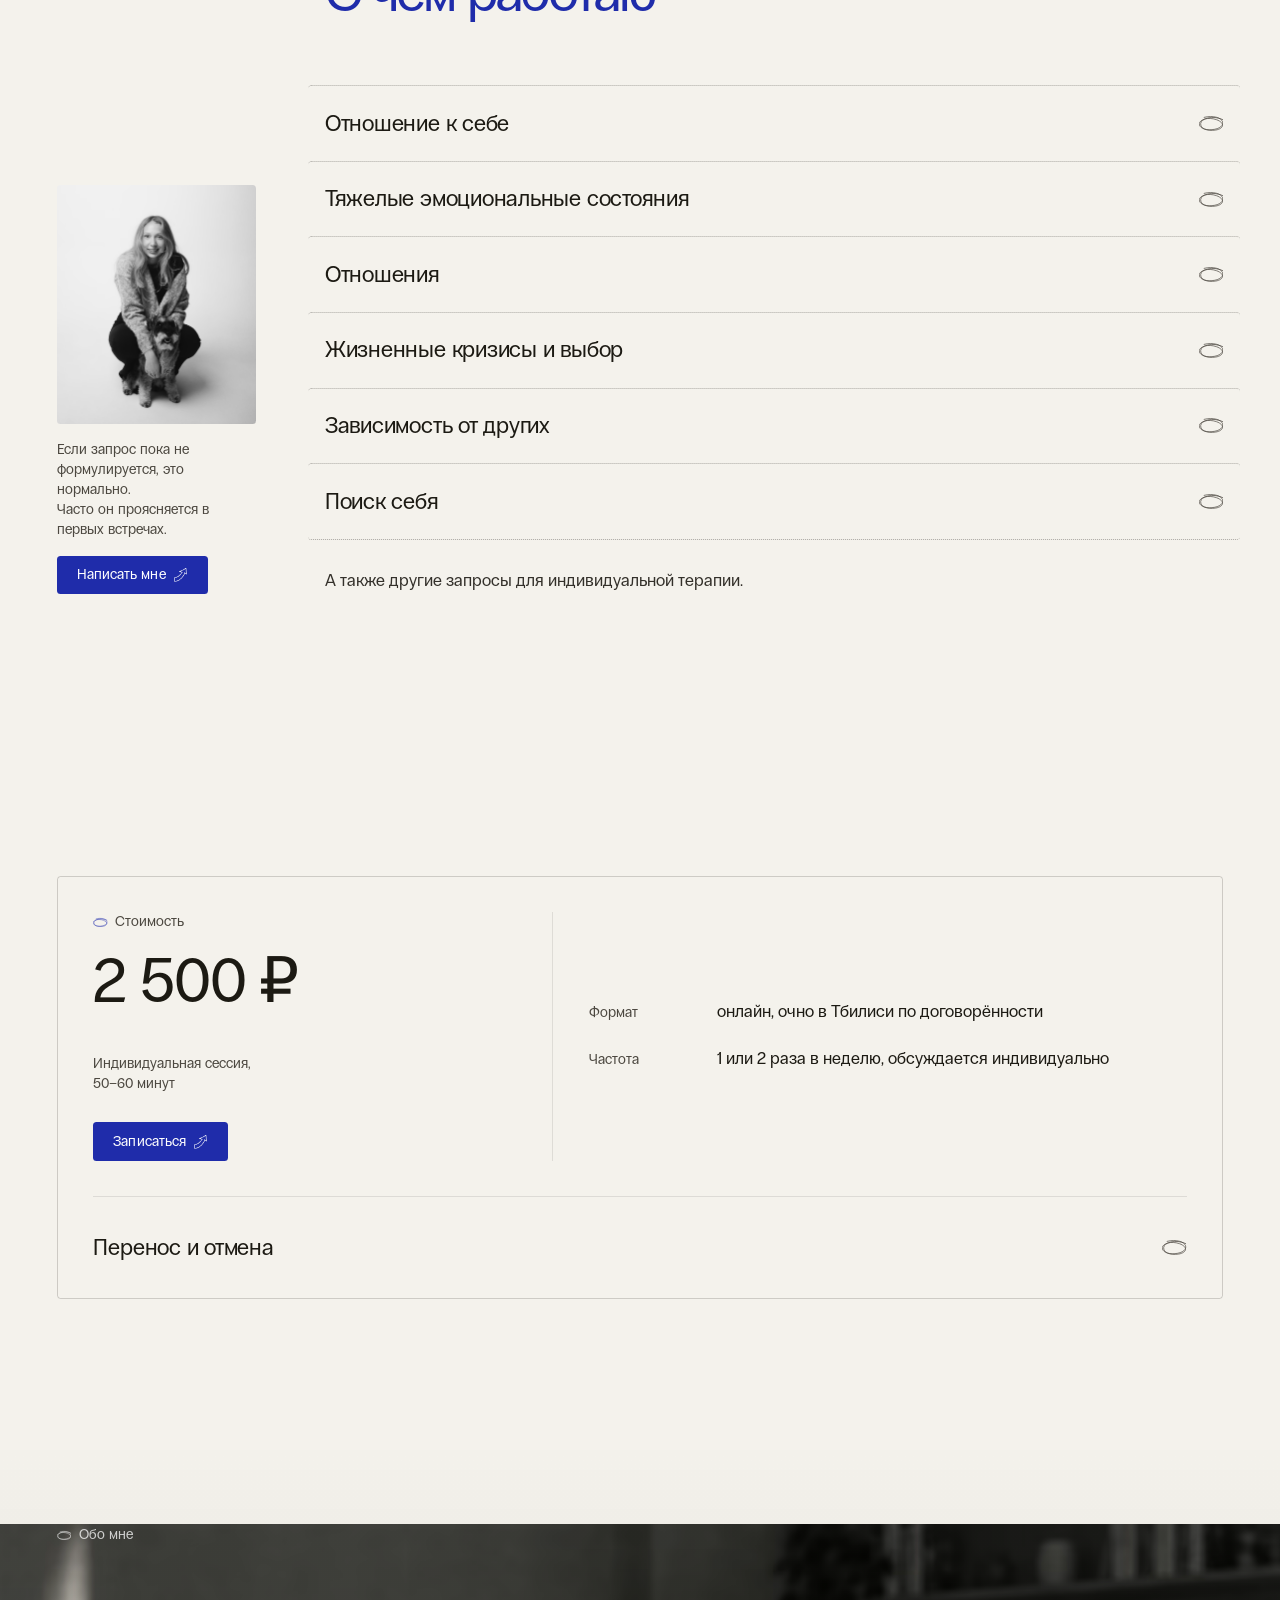
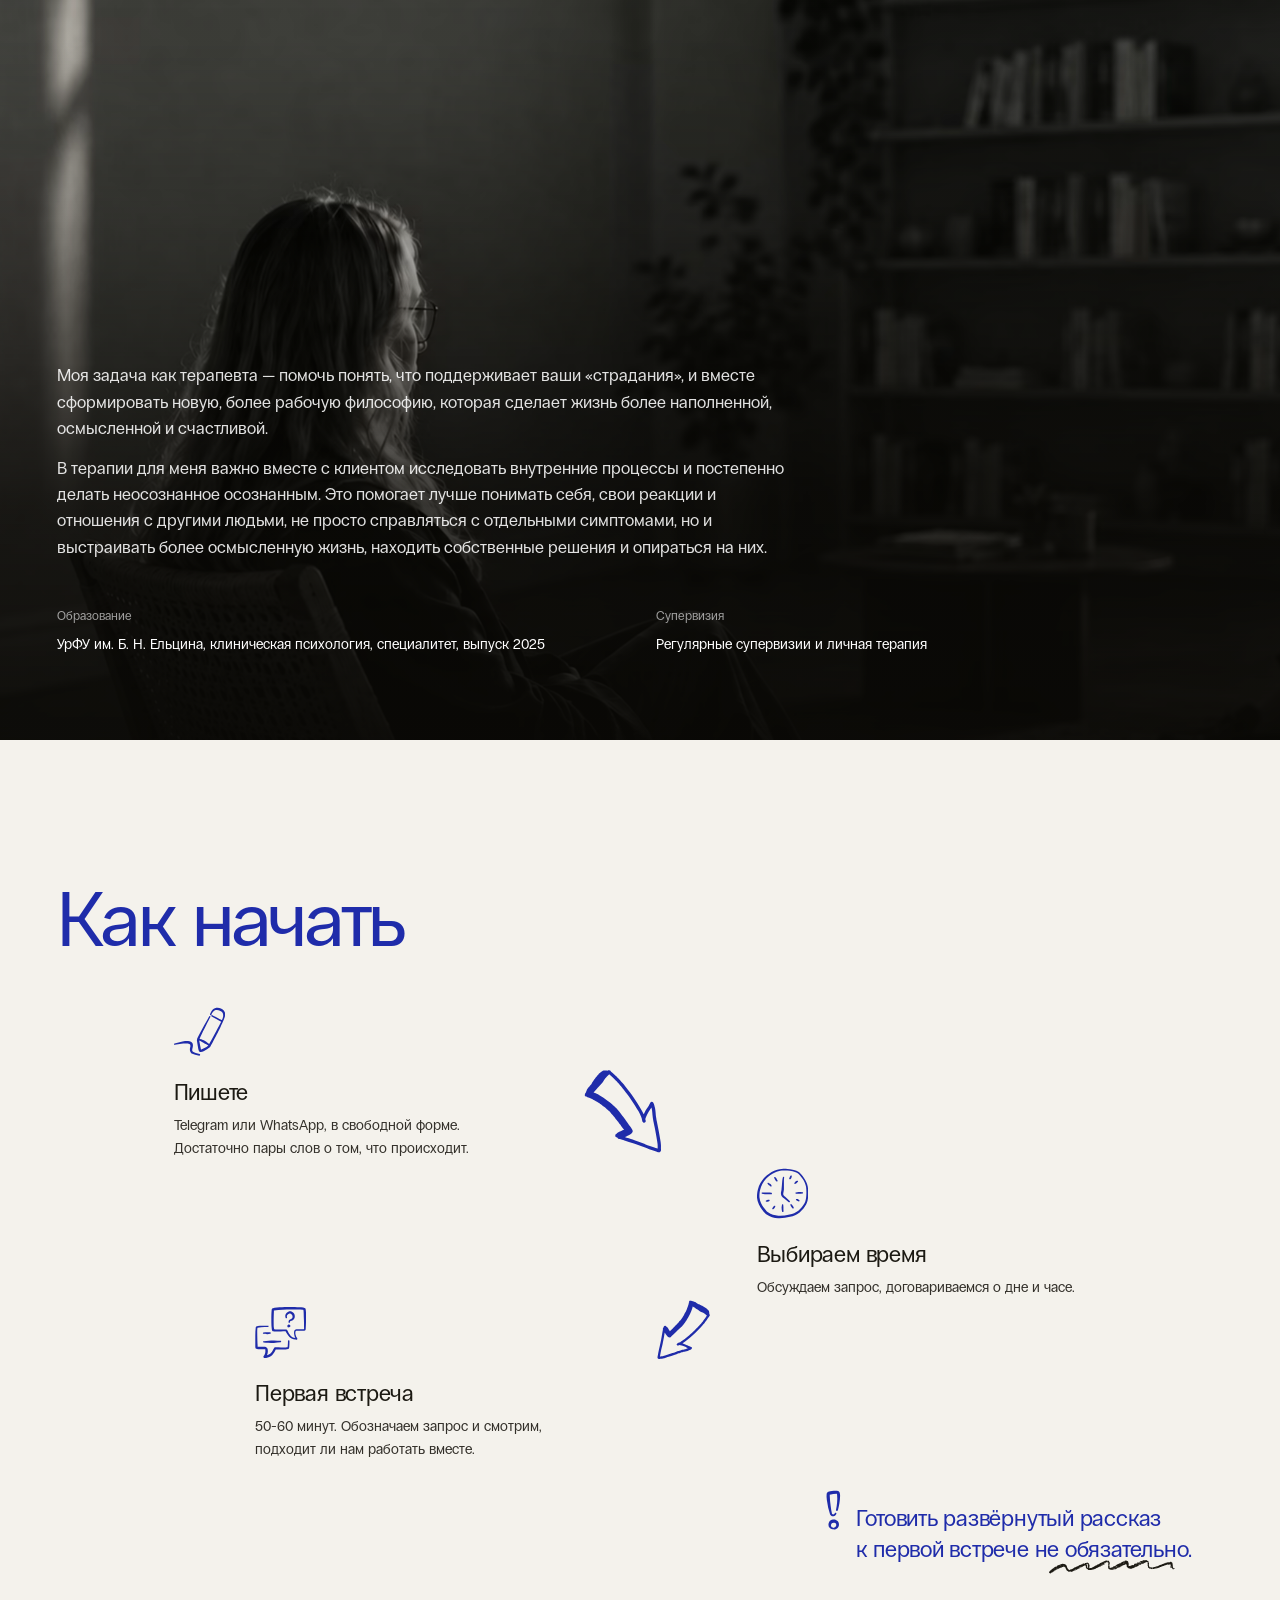
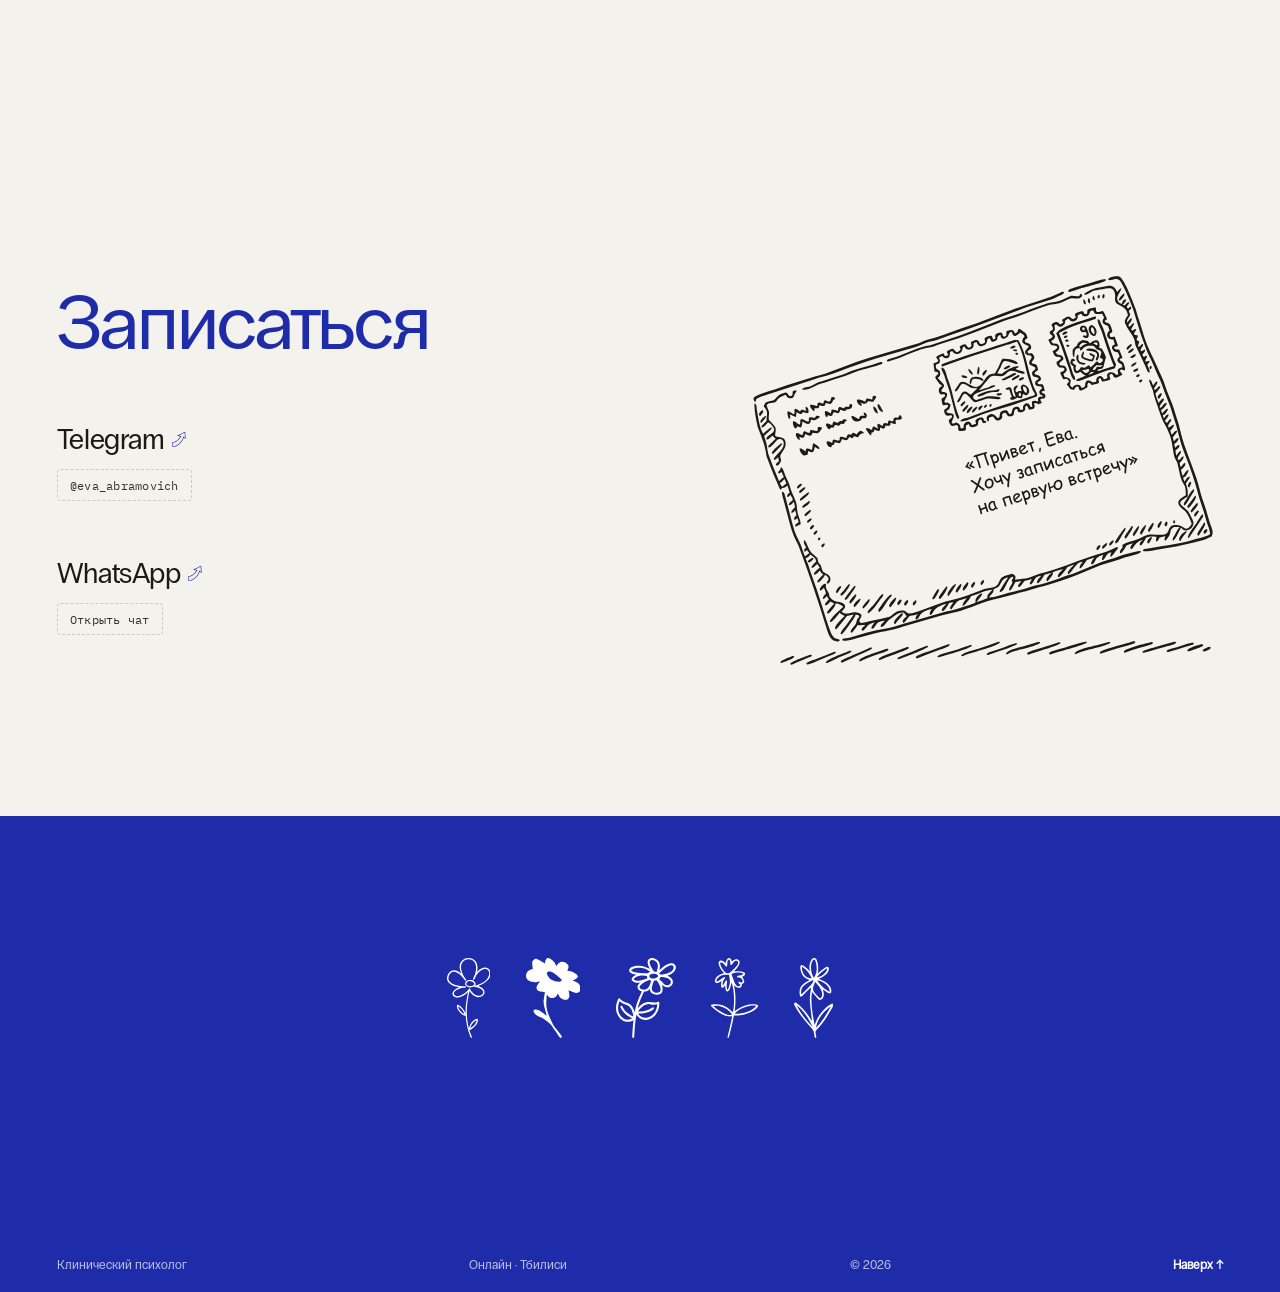
==== commit 60ee0836: "content: rewrite second about paragraph Co-Authored-By: Claude Opus 5.5 <noreply@anthropic.com>" ====
--- a/index.html
+++ b/index.html
@@ -286,7 +286,7 @@
       <div class="about_content reveal">
         <div class="about_body rail">
           <p class="body-lg">Моя задача как терапевта — помочь понять, что поддерживает ваши «страдания», и вместе сформировать новую, более рабочую философию, которая сделает жизнь более наполненной, осмысленной и счастливой.</p>
-          <p class="body-lg">В терапии для меня важно не дать готовый ответ, а постепенно, вместе с клиентом, делать неосознанное осознанным — чтобы вы могли менять своё отношение к себе, к другим, к происходящему, а не просто справляться с симптомом. Так жизнь становится более осмысленной, а решения — не навязанными извне, а действительно вашими.</p>
+          <p class="body-lg">В терапии для меня важно вместе с клиентом исследовать внутренние процессы и постепенно делать неосознанное осознанным. Это помогает лучше понимать себя, свои реакции и отношения с другими людьми, не просто справляться с отдельными симптомами, но и выстраивать более осмысленную жизнь, находить собственные решения и опираться на них.</p>
         </div>
         <dl class="about_facts">
           <div><dt>Образование</dt><dd>УрФУ им. Б. Н. Ельцина, клиническая психология, специалитет, выпуск 2025</dd></div>
